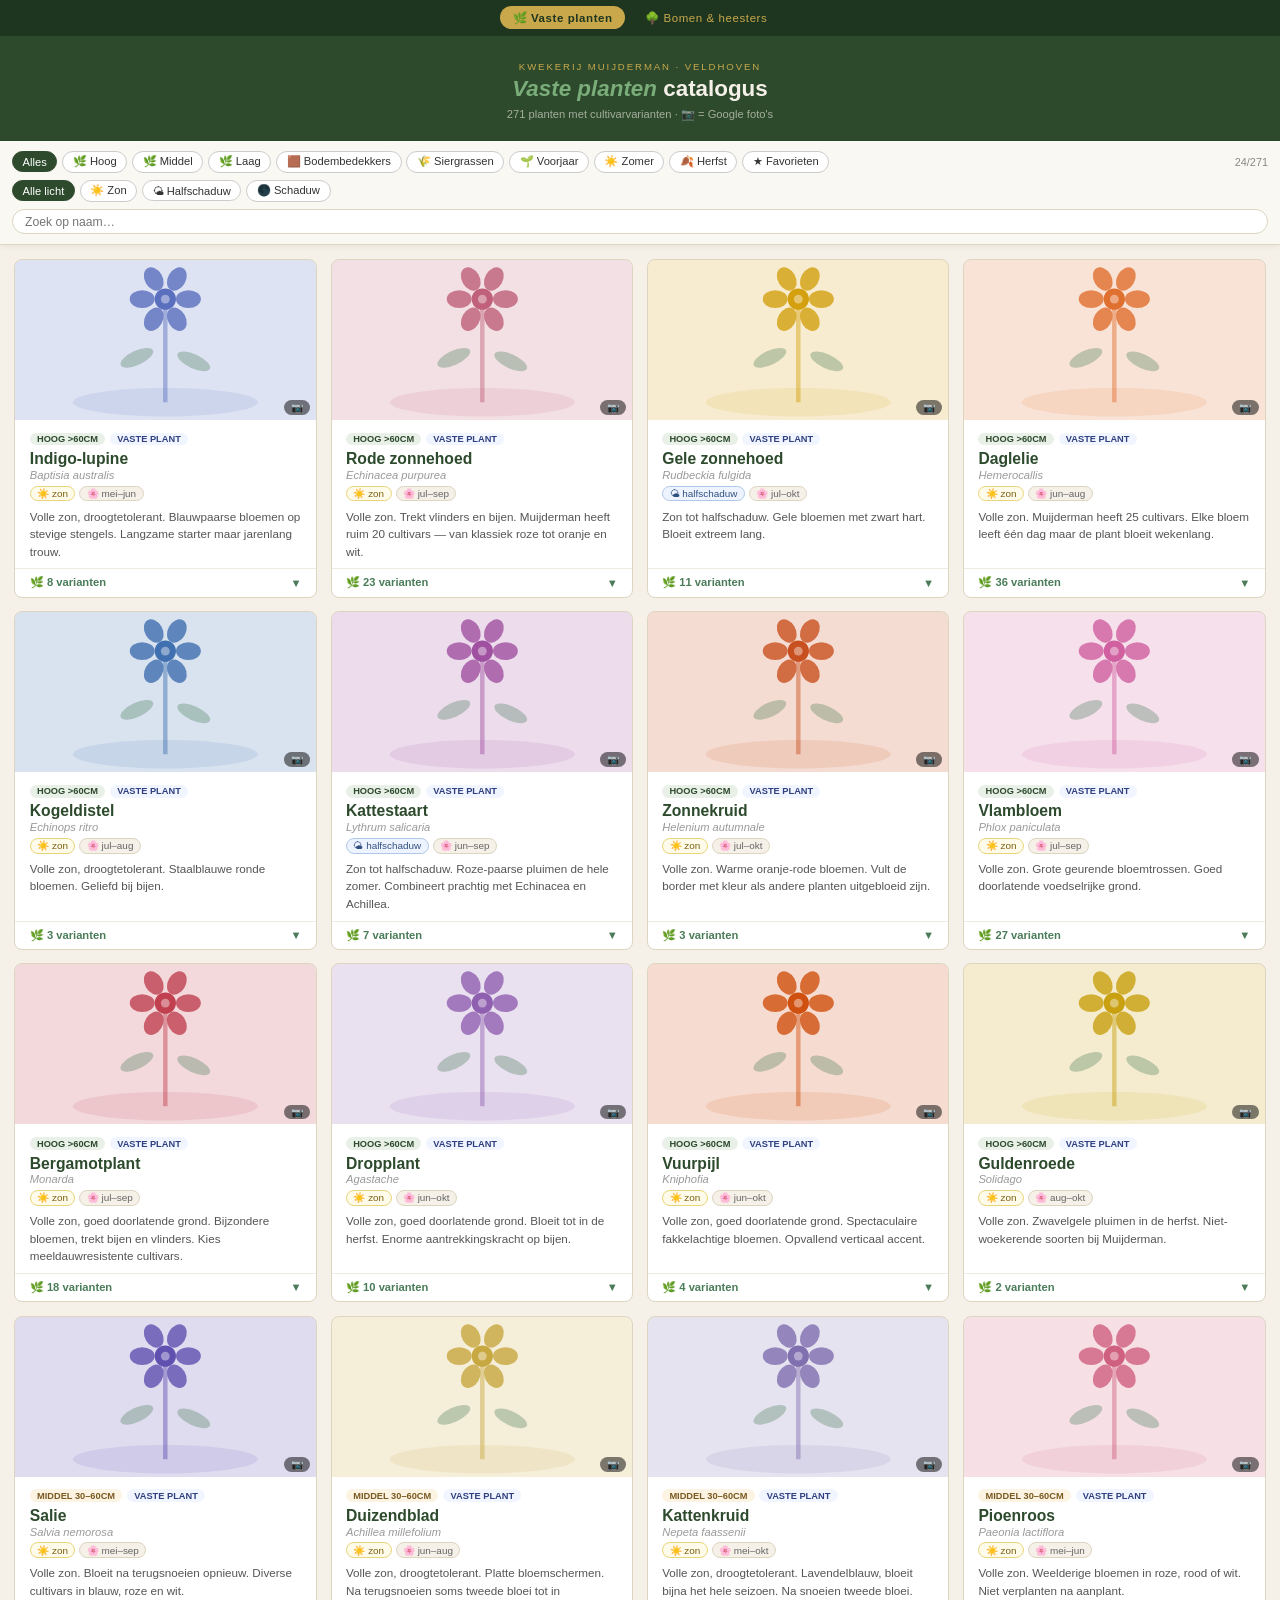
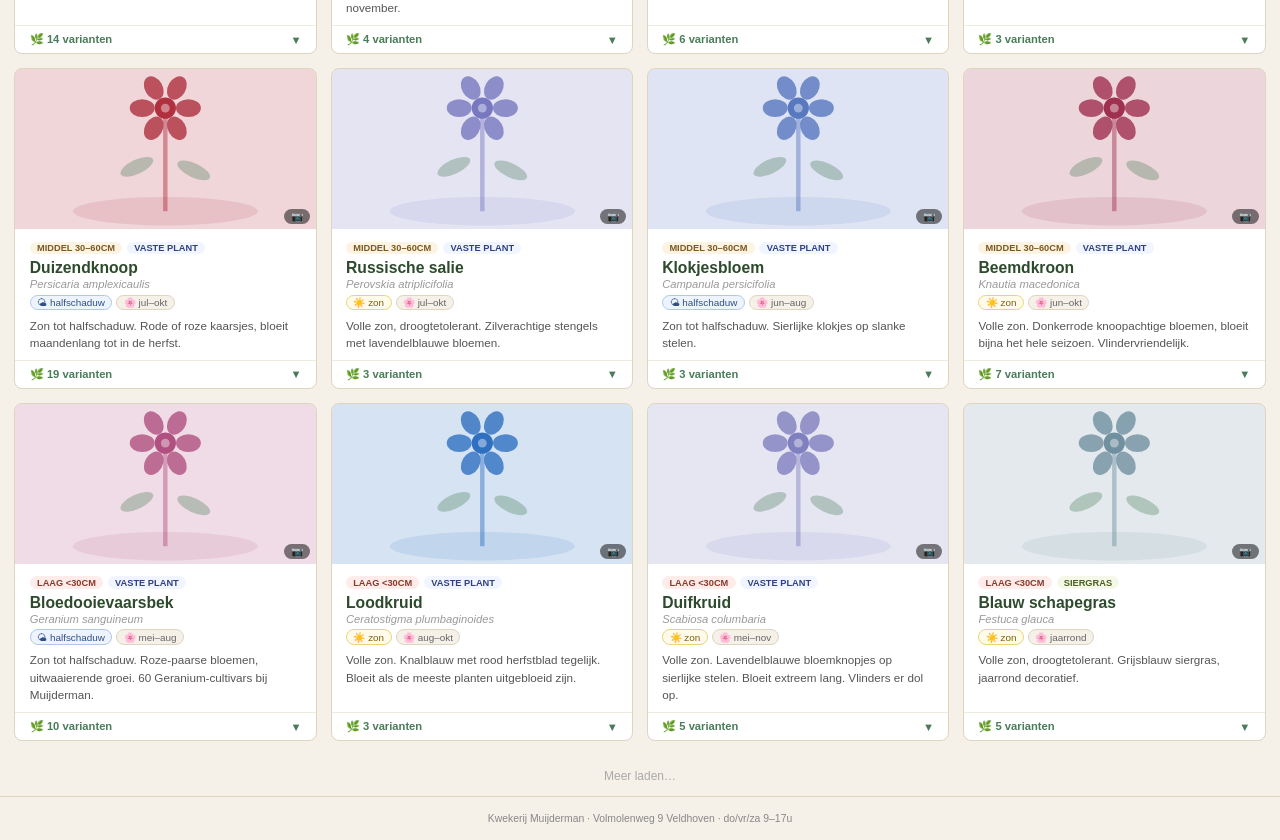
==== index.html @ 33874421 "Voeg bomen-heesters.html toe en navigatiebalk aan beide pagina's - Nieuwe pagina bomen-heesters.html" ====
<!DOCTYPE html>
<html lang="nl">
<head>
<meta charset="UTF-8">
<meta name="viewport" content="width=device-width, initial-scale=1.0">
<title>Vaste Planten – Kwekerij Muijderman</title>
<style>
*, *::before, *::after { box-sizing: border-box; margin: 0; padding: 0; }
body { font-family: sans-serif; background: #f5f0e8; color: #2a2a1e; min-height: 100vh; }

header { background: #2d4a2d; color: #f5f0e8; padding: 1.25rem 1.5rem; text-align: center; }
header .sub { font-size: 0.6rem; letter-spacing: 0.2em; text-transform: uppercase; color: #c8a84b; margin-bottom: 0.3rem; }
header h1 { font-size: 1.4rem; font-weight: bold; line-height: 1.2; }
header h1 em { color: #7aad7a; font-style: italic; }
header p { font-size: 0.7rem; color: rgba(245,240,232,0.6); margin-top: 0.3rem; }

.toolbar { background: #faf8f3; border-bottom: 1px solid #ddd5c0; padding: 0.6rem 0.75rem; position: sticky; top: 0; z-index: 10; box-shadow: 0 2px 6px rgba(0,0,0,0.05); display: flex; flex-direction: column; gap: 0.45rem; }
.filters { display: flex; flex-wrap: wrap; gap: 0.3rem; align-items: center; }
.filters button { border: 1px solid #ccc; background: white; color: #333; padding: 0.22rem 0.6rem; border-radius: 2rem; font-size: 0.7rem; cursor: pointer; transition: all 0.15s; }
.filters button.active { background: #2d4a2d; border-color: #2d4a2d; color: white; }
.count { margin-left: auto; font-size: 0.68rem; color: #888; white-space: nowrap; }
#search { border: 1px solid #ddd5c0; border-radius: 2rem; padding: 0.28rem 0.75rem; font-size: 0.76rem; outline: none; background: white; width: 100%; }

.grid { padding: 0.9rem; display: grid; grid-template-columns: repeat(auto-fill, minmax(240px, 1fr)); gap: 0.85rem; }

.card { background: white; border-radius: 8px; overflow: hidden; border: 1px solid #ddd5c0; display: flex; flex-direction: column; }
.card-img { position: relative; height: 160px; overflow: hidden; background: #ede9e0; }
.card-img svg { width: 100%; height: 100%; display: block; }
.card-img img { position: absolute; inset: 0; width: 100%; height: 100%; object-fit: cover; display: block; opacity: 0; transition: opacity 0.4s; }
.card-img img.geladen { opacity: 1; }
@keyframes shimmer { from { background-position: -400px 0; } to { background-position: 400px 0; } }
.card-img::after { content: ''; position: absolute; inset: 0; pointer-events: none; background: linear-gradient(90deg, transparent 0%, rgba(255,255,255,0.45) 50%, transparent 100%); background-size: 400px 100%; animation: shimmer 1.4s ease-in-out infinite; }
.card-img.geladen::after { display: none; }
.photo-link { position: absolute; bottom: 5px; right: 6px; background: rgba(0,0,0,0.5); color: white; font-size: 0.62rem; padding: 0.12rem 0.45rem; border-radius: 2rem; text-decoration: none; z-index: 1; }
.card-body { padding: 0.8rem 0.9rem 0; flex: 1; }
.badges { display: flex; gap: 0.3rem; flex-wrap: wrap; margin-bottom: 0.3rem; }
.badge { font-size: 0.58rem; padding: 0.08rem 0.45rem; border-radius: 2rem; text-transform: uppercase; font-weight: 600; }
.badge-hoog { background: #e8f0e8; color: #2d4a2d; }
.badge-middel { background: #fdf3e3; color: #7a5a20; }
.badge-laag { background: #fdecea; color: #8b3a2a; }
.badge-vaste { background: #f0f5ff; color: #304080; }
.badge-bodem { background: #fff5e8; color: #804020; }
.badge-gras { background: #f5f8e8; color: #4a6020; }
.card-name { font-size: 0.98rem; font-weight: bold; color: #2d4a2d; line-height: 1.2; }
.card-latin { font-style: italic; font-size: 0.7rem; color: #999; margin-bottom: 0.3rem; }
.pills { display: flex; gap: 0.25rem; flex-wrap: wrap; margin-bottom: 0.4rem; }
.pill { font-size: 0.62rem; padding: 0.08rem 0.4rem; border-radius: 2rem; }
.pill-sun  { background: #fffbea; border: 1px solid #e8d578; color: #7a6010; }
.pill-halfschaduw { background: #eef4ff; border: 1px solid #b0c8e8; color: #305080; }
.pill-schaduw { background: #f0ede8; border: 1px solid #c0b8a8; color: #504840; }
.pill-bloom { background: #f5f0e8; border: 1px solid #ddd5c0; color: #666; }
.card-desc { font-size: 0.73rem; color: #555; line-height: 1.5; }
.cultivar-toggle { width: 100%; background: none; border: none; border-top: 1px solid #f0ebe0; margin-top: 0.5rem; padding: 0.45rem 0.9rem; text-align: left; cursor: pointer; font-size: 0.7rem; color: #4a7c59; font-weight: 600; display: flex; justify-content: space-between; align-items: center; }
.cultivars { border-top: 1px solid #f0ebe0; background: #faf8f3; padding: 0.5rem 0.9rem 0.7rem; display: none; }
.cultivars.open { display: block; }
.cultivar { margin-bottom: 0.5rem; padding-bottom: 0.5rem; border-bottom: 1px solid #ede8dc; }
.cultivar:last-child { margin-bottom: 0; padding-bottom: 0; border-bottom: none; }
.cv-header { display: flex; justify-content: space-between; align-items: flex-start; }
.cv-name { font-size: 0.75rem; font-weight: 600; color: #2d4a2d; }
.cv-height { font-size: 0.65rem; color: #888; margin-left: 0.35rem; }
.cv-photo { font-size: 0.65rem; color: #4a7c59; text-decoration: none; white-space: nowrap; margin-left: 0.4rem; }
.cv-color { display: flex; gap: 0.3rem; align-items: center; margin-top: 0.15rem; }
.cv-dot { width: 9px; height: 9px; border-radius: 50%; flex-shrink: 0; border: 1px solid rgba(0,0,0,0.15); }
.cv-kleur { font-size: 0.65rem; color: #777; }
.cv-tip { font-size: 0.68rem; color: #666; margin-top: 0.18rem; line-height: 1.45; }
.cv-fav { background: none; border: none; cursor: pointer; font-size: 0.9rem; color: #ccc; padding: 0 2px; line-height: 1; flex-shrink: 0; transition: color 0.15s; }
.cv-fav.active { color: #f0a500; }
.empty-msg { text-align: center; padding: 3rem 1rem; color: #999; font-size: 0.85rem; }

.loader { height: 40px; display: flex; align-items: center; justify-content: center; font-size: 0.75rem; color: #aaa; }
footer { text-align: center; padding: 1rem; font-size: 0.65rem; color: #888; border-top: 1px solid #ddd5c0; }

nav { background: #1e3520; display: flex; justify-content: center; gap: 0.5rem; padding: 0.4rem 1rem; }
nav a { color: #c8a84b; font-size: 0.72rem; text-decoration: none; padding: 0.22rem 0.7rem; border-radius: 2rem; border: 1px solid transparent; letter-spacing: 0.05em; }
nav a:hover { border-color: #c8a84b; }
nav a.actief { background: #c8a84b; color: #1e3520; font-weight: bold; }

/* ============================================================
   PLANTEN TOEVOEGEN: kopieer een blok hieronder en pas aan.
   Velden: n=naam, l=latijn, h=hoog/middel/laag,
   s=voorjaar/zomer/herfst, b=bloeitijd, c=kleurcode (#rrggbb),
   licht=zon/halfschaduw/schaduw, cat=vaste plant/bodembedekker,
   d=beschrijving, cv=array van cultivars met name/kleur/hoogte/tip
   ============================================================ */
</style>
</head>
<body>

<nav>
  <a href="./index.html" class="actief">🌿 Vaste planten</a>
  <a href="./bomen-heesters.html">🌳 Bomen &amp; heesters</a>
</nav>

<header>
  <p class="sub">Kwekerij Muijderman · Veldhoven</p>
  <h1><em>Vaste planten</em> catalogus</h1>
  <p id="hdr-count"></p>
</header>

<div class="toolbar">
  <div class="filters" id="filters">
    <button class="active" data-filter="all">Alles</button>
    <button data-filter="hoog">🌿 Hoog</button>
    <button data-filter="middel">🌿 Middel</button>
    <button data-filter="laag">🌿 Laag</button>
    <button data-filter="bodembedekker">🟫 Bodembedekkers</button>
    <button data-filter="siergras">🌾 Siergrassen</button>
    <button data-filter="voorjaar">🌱 Voorjaar</button>
    <button data-filter="zomer">☀️ Zomer</button>
    <button data-filter="herfst">🍂 Herfst</button>
    <button data-filter="favorieten">★ Favorieten</button>
    <span class="count" id="count"></span>
  </div>
  <div class="filters" id="filters-licht">
    <button class="active" data-licht="all">Alle licht</button>
    <button data-licht="zon">☀️ Zon</button>
    <button data-licht="halfschaduw">🌤 Halfschaduw</button>
    <button data-licht="schaduw">🌑 Schaduw</button>
  </div>
  <input id="search" type="search" placeholder="Zoek op naam…">
</div>

<div class="grid" id="grid"></div>
<div class="loader" id="loader"></div>
<footer>Kwekerij Muijderman · Volmolenweg 9 Veldhoven · do/vr/za 9–17u</footer>

<script>
// ============================================================
// PLANTENLIJST — voeg hier planten toe of pas ze aan
// ============================================================
const PLANTS = [
  { n:"Indigo-lupine", l:"Baptisia australis", h:"hoog", s:"voorjaar", b:"mei–jun", c:"#5b6fbf", licht:"zon", cat:"vaste plant", d:"Volle zon, droogtetolerant. Blauwpaarse bloemen op stevige stengels. Langzame starter maar jarenlang trouw.", cv:[{name:"australis",kleur:"blauwpaars",hoogte:"110cm",tip:"De klassieke soort, langlevend en trouw"},{name:"australis alba",kleur:"wit",hoogte:"110cm",tip:"Witte variant, puur en imposant"},{name:"'Blueberry Sundae'",kleur:"blauwpaars",hoogte:"80cm",tip:"Compact, rijke blauwpaarse aren"},{name:"'Dutch Chocolate'",kleur:"bruin-paars",hoogte:"100cm",tip:"Unieke chocoladebruin-paarse tint"},{name:"'Lemon Meringue'",kleur:"geel",hoogte:"90cm",tip:"Zeldzame gele tint, fris accent"},{name:"'Purple Smoke'",kleur:"blauwpaars",hoogte:"90cm",tip:"Rookachtige grijze stengels, sfeervol"},{name:"'Vanilla Cream'",kleur:"crèmewit",hoogte:"70cm",tip:"Compacte crèmewitte bloemen, elegant"},{name:"× variicolor 'Twitile' PrairieBlues",kleur:"blauwpaars",hoogte:"90cm",tip:"Hybride met meerkleurige bloemaren"}]},
  { n:"Rode zonnehoed", l:"Echinacea purpurea", h:"hoog", s:"zomer", b:"jul–sep", c:"#c0607a", licht:"zon", cat:"vaste plant", d:"Volle zon. Trekt vlinders en bijen. Muijderman heeft ruim 20 cultivars — van klassiek roze tot oranje en wit.", cv:[{name:"purpurea",kleur:"roze-paars",hoogte:"80cm",tip:"De soort, klassiek en robuust"},{name:"'Magnus'",kleur:"roze-paars",hoogte:"80cm",tip:"Klassieker, platte horizontale bloemblaadjes"},{name:"'White Swan'",kleur:"wit",hoogte:"80cm",tip:"Stijlvolle witte variant met bruin hart"},{name:"'Tomato Soup'",kleur:"tomaatrood",hoogte:"80cm",tip:"Opvallende rode kleur"},{name:"'Rubinstern'",kleur:"robijnrood",hoogte:"90cm",tip:"Sterk terugbuigende bloemblaadjes"},{name:"'Fatal Attraction'",kleur:"donkerroze",hoogte:"80cm",tip:"Donkere stengels, rijke lange bloei"},{name:"'Pica Bella'",kleur:"roze",hoogte:"80cm",tip:"Zuiver roze, elegant en lang bloeiend"},{name:"'Green Jewel'",kleur:"geelgroen",hoogte:"60cm",tip:"Bijzondere groene kleur, echte blikvanger"},{name:"'Green Twister'",kleur:"roze-groen",hoogte:"80cm",tip:"Teruggebogen roze bloemblaadjes met groen hart"},{name:"'Hula Dancer'",kleur:"roze",hoogte:"80cm",tip:"Lange elegante bloemblaadjes, sierlijk"},{name:"'Little Magnus'",kleur:"roze-paars",hoogte:"40cm",tip:"Compacte dwerg-Magnus, zelfde bloei"},{name:"'PowWow White'",kleur:"wit",hoogte:"45cm",tip:"Compact wit, rijke vertakking"},{name:"'Pretty Parasols'",kleur:"wit",hoogte:"80cm",tip:"Grote witte paraplu-achtige bloem"},{name:"'Sundown'",kleur:"oranje-roze",hoogte:"80cm",tip:"Warme zonsondergang-kleur, aug-sep"},{name:"'Sunrise'",kleur:"geel",hoogte:"80cm",tip:"Zeldzame gele kleur"},{name:"'Sunset'",kleur:"oranje",hoogte:"80cm",tip:"Warme oranje kleur, aug-sep"},{name:"'Virgin'",kleur:"wit",hoogte:"80cm",tip:"Zuiver wit, stijlvol en groot"},{name:"'Fragrant Angel'",kleur:"wit",hoogte:"80cm",tip:"Geurende witte bloemen, uniek"},{name:"'Avalanche'",kleur:"wit",hoogte:"80cm",tip:"Rijke bloeier, witte bloemen"},{name:"pallida",kleur:"lila-roze",hoogte:"80cm",tip:"Slanke soort met bleekroze hangende bloemblaadjes"},{name:"paradoxa",kleur:"geel",hoogte:"80cm",tip:"Bijzondere gele soort, bloemblaadjes hangen omlaag"},{name:"'SunSeek Apple Green'",kleur:"groen-geel",hoogte:"40cm",tip:"Compact, appel­groene kleur"},{name:"SunSeekers White",kleur:"wit",hoogte:"40cm",tip:"Compact wit, rijke bloei"}]},
  { n:"Gele zonnehoed", l:"Rudbeckia fulgida", h:"hoog", s:"zomer", b:"jul–okt", c:"#d4a010", licht:"halfschaduw", cat:"vaste plant", d:"Zon tot halfschaduw. Gele bloemen met zwart hart. Bloeit extreem lang.", cv:[{name:"fulgida 'Deamii'",kleur:"goudgeel",hoogte:"80cm",tip:"Sterk vertakt, lang en rijk bloeiend"},{name:"fulgida 'Goldsturm'",kleur:"goudgeel",hoogte:"70cm",tip:"Absolute klassieker, zeer robuust"},{name:"fulgida 'Little Goldstar'",kleur:"goudgeel",hoogte:"40cm",tip:"Compact, ideaal voor kleinere borders"},{name:"laciniata 'Goldquelle'",kleur:"goudgeel",hoogte:"120cm",tip:"Gevuld met stralend gele bloemen"},{name:"maxima",kleur:"goudgeel",hoogte:"200cm",tip:"Indrukwekkende reuzenvorm, blauwgrijs blad"},{name:"nitida 'Herbstsonne'",kleur:"goudgeel",hoogte:"180cm",tip:"Laat bloeiend, elegant en hoog"},{name:"occidentalis 'Green Wizard'",kleur:"groen-zwart",hoogte:"80cm",tip:"Uniek groen-zwart, bloemblaadjes ontbreken"},{name:"subtomentosa 'Henry Eilers'",kleur:"goudgeel",hoogte:"120cm",tip:"Buisvormige bloemblaadjes, bijzonder effect"},{name:"subtomentosa 'Little Henry'",kleur:"goudgeel",hoogte:"60cm",tip:"Compacte Henry Eilers, zelfde bloem"},{name:"triloba",kleur:"goudgeel",hoogte:"120cm",tip:"Drielobbig blad, kleinbloemig maar massaal"},{name:"triloba 'Prairie Glow'",kleur:"goudgeel",hoogte:"120cm",tip:"Rijke bloei, warme herfstkleur"}]},
  { n:"Daglelie", l:"Hemerocallis", h:"hoog", s:"zomer", b:"jun–aug", c:"#e07030", licht:"zon", cat:"vaste plant", d:"Volle zon. Muijderman heeft 25 cultivars. Elke bloem leeft één dag maar de plant bloeit wekenlang.", cv:[{name:"citrina",kleur:"lichtgeel",hoogte:"90cm",tip:"Heerlijk geurend, bloeit 's avonds"},{name:"'Stella de Oro'",kleur:"goudgeel",hoogte:"30cm",tip:"Meest bekende dwerg-cultivar, onvermoeibaar bloeiend"},{name:"'Happy Returns'",kleur:"lichtgeel",hoogte:"40cm",tip:"Herbloei na snoeien, lange bloeiperiode"},{name:"'Pardon Me'",kleur:"rood",hoogte:"45cm",tip:"Compact en felrood, populaire cultivar"},{name:"'Frans Hals'",kleur:"oranje-geel",hoogte:"65cm",tip:"Tweekleurig oranje-geel, klassieke cultivar"},{name:"'Green Flutter'",kleur:"geelgroen",hoogte:"50cm",tip:"Unieke groen-gele tint, late bloeier"},{name:"'Gentle Shepherd'",kleur:"crèmewit",hoogte:"65cm",tip:"Elfenbeenwit, een van de beste witte cultivars"},{name:"'Little Grapette'",kleur:"paars",hoogte:"30cm",tip:"Mini-cultivar, paars met geel hart"},{name:"'Neyron Rose'",kleur:"roze",hoogte:"75cm",tip:"Rijke roze kleur, klassieke cultivar"},{name:"'Arctic Snow'",kleur:"crèmewit",hoogte:"60cm",tip:"Bijna wit, groot en elegant"},{name:"'Abstract Art'",kleur:"roze-oranje",hoogte:"60cm",tip:"Ongewone tweekleurige bloem"},{name:"'Bed of Roses'",kleur:"roze",hoogte:"65cm",tip:"Rijke roze kleur, weelderige bloem"},{name:"'Beppie'",kleur:"oranje-geel",hoogte:"50cm",tip:"Compact, warm oranje-geel"},{name:"'Brilliant Circle'",kleur:"geel-oranje",hoogte:"65cm",tip:"Opvallend tweekleurig, brede bloem"},{name:"'Burning Daylight'",kleur:"oranje",hoogte:"80cm",tip:"Klassieke oranje daglelie, sterk"},{name:"'Cartwheels'",kleur:"goudgeel",hoogte:"80cm",tip:"Grote open bloem, stralend geel"},{name:"'Crimson Pirate'",kleur:"rood",hoogte:"60cm",tip:"Donkerrood met gele keel"},{name:"'Ed Murray'",kleur:"donkerrood",hoogte:"70cm",tip:"Bijna zwart-rood, indrukwekkend"},{name:"'Elaine Strutt'",kleur:"lavendelroze",hoogte:"80cm",tip:"Sierlijk lavendel, geurend"},{name:"'Final Touch'",kleur:"roze",hoogte:"60cm",tip:"Zacht roze, verfijnde bloem"},{name:"'Golden Chimes'",kleur:"goudgeel",hoogte:"60cm",tip:"Kleine gele klokvormige bloemen"},{name:"'Helle Berlinerin'",kleur:"lichtgeel",hoogte:"75cm",tip:"Fris citroengeel, lang bloeiend"},{name:"lilioasphodelus",kleur:"citroengeel",hoogte:"80cm",tip:"Geurende wilde soort, vroeg bloeiend"},{name:"middendorffii",kleur:"oranje-geel",hoogte:"40cm",tip:"Compacte vroegbloeiende soort"},{name:"'Norton Hall'",kleur:"paars",hoogte:"80cm",tip:"Bijzondere paarse kleur, tetraploid"},{name:"'Norton Orange'",kleur:"oranje",hoogte:"80cm",tip:"Helder oranje, stevige stelen"},{name:"'Pink Damask'",kleur:"roze-zalm",hoogte:"80cm",tip:"Klassieke zalmroze, geurend"},{name:"'Prairie Blue Eyes'",kleur:"lavendelblauw",hoogte:"75cm",tip:"Unieke blauwe tint, bijzonder"},{name:"'Reverend Traub'",kleur:"oranje-rood",hoogte:"80cm",tip:"Sterk oranje-rood, rijke bloei"},{name:"'Sammy Russell'",kleur:"donkerrood",hoogte:"60cm",tip:"Compact donkerrood, lang bloeiend"},{name:"'Silent Love'",kleur:"roze-lila",hoogte:"65cm",tip:"Zachte roze-lila tint, sierlijk"},{name:"'Silver King'",kleur:"lichtgeel",hoogte:"80cm",tip:"Crèmegeel met paarse ader"},{name:"'Summer Wine'",kleur:"roze-rood",hoogte:"60cm",tip:"Wijn­rode kleur, lang bloeiend"},{name:"'Sunday Afternoon'",kleur:"lila-roze",hoogte:"80cm",tip:"Grote weelderige bloem"},{name:"'Vivacious'",kleur:"rood",hoogte:"70cm",tip:"Felrood, levendige kleur"},{name:"'Yankee Clipper'",kleur:"geel",hoogte:"90cm",tip:"Grote gele bloem, sterk en hoog"}]},
  { n:"Kogeldistel", l:"Echinops ritro", h:"hoog", s:"zomer", b:"jul–aug", c:"#4070b0", licht:"zon", cat:"vaste plant", d:"Volle zon, droogtetolerant. Staalblauwe ronde bloemen. Geliefd bij bijen.", cv:[{name:"ritro",kleur:"staalsblauw",hoogte:"90cm",tip:"De soort, stevige bolvormige bloemen"},{name:"'Veitch's Blue'",kleur:"diepblauw",hoogte:"100cm",tip:"Intensere blauwe kleur dan de soort"},{name:"'Platinum Blue'",kleur:"lichtblauw",hoogte:"80cm",tip:"Zilverachtige stengels, zachter blauw"}]},
  { n:"Kattestaart", l:"Lythrum salicaria", h:"hoog", s:"zomer", b:"jun–sep", c:"#a050a0", licht:"halfschaduw", cat:"vaste plant", d:"Zon tot halfschaduw. Roze-paarse pluimen de hele zomer. Combineert prachtig met Echinacea en Achillea.", cv:[{name:"salicaria",kleur:"roze-paars",hoogte:"120cm",tip:"De wilde soort, naturalistisch en robuust"},{name:"'Blush'",kleur:"lichtroze",hoogte:"80cm",tip:"Zachte pasteltint, eleganter karakter"},{name:"'Lady Sackville'",kleur:"roze",hoogte:"100cm",tip:"Rijke roze aren, compact en sterk"},{name:"'Robert'",kleur:"roze",hoogte:"90cm",tip:"Compacte groei, lang bloeiend"},{name:"'The Beacon'",kleur:"robijnrood",hoogte:"100cm",tip:"Intensere robijnrode kleur, opvallend"},{name:"'Zigeunerblut'",kleur:"donkerrood",hoogte:"100cm",tip:"Donkerste cultivar, bloedt als wijn"},{name:"virgatum 'Dropmore Purple'",kleur:"paars",hoogte:"100cm",tip:"Slanke soort, rijke paarse aren"}]},
  { n:"Zonnekruid", l:"Helenium autumnale", h:"hoog", s:"herfst", b:"jul–okt", c:"#c85020", licht:"zon", cat:"vaste plant", d:"Volle zon. Warme oranje-rode bloemen. Vult de border met kleur als andere planten uitgebloeid zijn.", cv:[{name:"'Moerheim Beauty'",kleur:"roodbruin",hoogte:"90cm",tip:"Rijke bruinrode kleur, klassiek"},{name:"'Sahin's Early Flowerer'",kleur:"oranje-geel",hoogte:"100cm",tip:"Bloeit al vanaf juni"},{name:"'Rubinzwerg'",kleur:"robijnrood",hoogte:"60cm",tip:"Compact, geen staken nodig"}]},
  { n:"Vlambloem", l:"Phlox paniculata", h:"hoog", s:"zomer", b:"jul–sep", c:"#d060a0", licht:"zon", cat:"vaste plant", d:"Volle zon. Grote geurende bloemtrossen. Goed doorlatende voedselrijke grond.", cv:[{name:"paniculata",kleur:"lila",hoogte:"100cm",tip:"De soort, heerlijk geurend en klassiek"},{name:"'Amethyst'",kleur:"paars",hoogte:"80cm",tip:"Rijke paarse kleur, fraai geurend"},{name:"amplifolia 'Minnehaha'",kleur:"lila-paars",hoogte:"100cm",tip:"Meeldauwresistent, grote trossen"},{name:"amplifolia 'Kleine Augustern'",kleur:"roze",hoogte:"80cm",tip:"Compact, meeldauwresistente amplifolia"},{name:"amplifolia 'White Clouds'",kleur:"wit",hoogte:"100cm",tip:"Stijlvol wit, meeldauwresistent"},{name:"amplifolia 'Winnetou'",kleur:"wit",hoogte:"80cm",tip:"Compact wit, amplifolia-robuustheid"},{name:"'Blue Evening'",kleur:"lavendelblauw",hoogte:"80cm",tip:"Bijzondere blauwe avondkleur"},{name:"'Blue Paradise'",kleur:"blauwpaars",hoogte:"80cm",tip:"Kleur verdiept 's avonds, uniek"},{name:"'Border Gem'",kleur:"violet",hoogte:"80cm",tip:"Rijke violetkleur, stevig van stam"},{name:"'Bright Eyes'",kleur:"roze-wit",hoogte:"80cm",tip:"Roze met wit hart, klassieke cultivar"},{name:"'Butonik'",kleur:"roze",hoogte:"80cm",tip:"Compact roze, rijke bloemtrossen"},{name:"'David'",kleur:"wit",hoogte:"100cm",tip:"Beste witte cultivar, meeldauwresistent"},{name:"'Düsterlohe'",kleur:"lila",hoogte:"80cm",tip:"Warme lila tint, late bloeier"},{name:"'Elizabeth Arden'",kleur:"roze",hoogte:"80cm",tip:"Sierlijk roze, heerlijk geurend"},{name:"'Eva Cullum'",kleur:"roze",hoogte:"80cm",tip:"Roze met donker hart, klassiek"},{name:"'Graf Zeppelin'",kleur:"wit-rood",hoogte:"80cm",tip:"Wit met rood hart, markante combinatie"},{name:"'Hesperis'",kleur:"lila-paars",hoogte:"80cm",tip:"Avondvioletkleur, sterk geurend"},{name:"'Jeana'",kleur:"lila",hoogte:"90cm",tip:"Vlindervriendelijkste cultivar"},{name:"'Kirchenfürst'",kleur:"violet",hoogte:"80cm",tip:"Diepe violetkleur, stevige aren"},{name:"'Lichtspel'",kleur:"roze-wit",hoogte:"80cm",tip:"Tweekleurig roze-wit, sierlijk effect"},{name:"'Monica Lynden-Bell'",kleur:"roze",hoogte:"80cm",tip:"Zachte roze tint, elegante bloem"},{name:"'Orange Perfection'",kleur:"zalmoranje",hoogte:"80cm",tip:"Unieke zalmtint, warm en opvallend"},{name:"'Rijnstroom'",kleur:"roze",hoogte:"100cm",tip:"Rijke roze kleur, hoge stelen"},{name:"'Robert Poore'",kleur:"lila-paars",hoogte:"120cm",tip:"Meeldauwresistent, hoog en indrukwekkend"},{name:"'Rosa Pastell'",kleur:"roze",hoogte:"80cm",tip:"Zachte pasteltint, fris en elegant"},{name:"'Tenor'",kleur:"scharlakenrood",hoogte:"70cm",tip:"Compact scharlakenrood, bijzonder"},{name:"'White Admiral'",kleur:"wit",hoogte:"80cm",tip:"Zuiver wit, grote geurende trossen"}]},
  { n:"Bergamotplant", l:"Monarda", h:"hoog", s:"zomer", b:"jul–sep", c:"#c04050", licht:"zon", cat:"vaste plant", d:"Volle zon, goed doorlatende grond. Bijzondere bloemen, trekt bijen en vlinders. Kies meeldauwresistente cultivars.", cv:[{name:"'Aquarius'",kleur:"lila",hoogte:"80cm",tip:"Meeldauwresistent, luchtige lila bloemen"},{name:"'Beauty of Cobham'",kleur:"roze",hoogte:"80cm",tip:"Roze bloemen, paarse kelken, klassiek"},{name:"'Blaustrumpf'",kleur:"lavendelblauw",hoogte:"80cm",tip:"Bijzondere blauwe tint, meeldauwresistent"},{name:"bradburiana",kleur:"wit-roze",hoogte:"50cm",tip:"Vroegbloeier, wit-roze, compact"},{name:"'Cambridge Scarlet'",kleur:"scharlakenrood",hoogte:"90cm",tip:"Klassieker, felrood en trouwe bloeier"},{name:"'Cranberry Lace'",kleur:"roze",hoogte:"80cm",tip:"Sierlijk roze, kant-achtige bloem"},{name:"'Fireball'",kleur:"rood",hoogte:"80cm",tip:"Compact en vuurrood, rijke bloei"},{name:"'Fishes'",kleur:"lila",hoogte:"80cm",tip:"Bijzonder lila, luchtig effect"},{name:"'Gardenview Scarlet'",kleur:"scharlakenrood",hoogte:"90cm",tip:"Groot en opvallend, meeldauwresistent"},{name:"'Gewitterwolke'",kleur:"donkerpaars",hoogte:"80cm",tip:"Onweerswolkkleur, donker en dramatisch"},{name:"'Mahogany'",kleur:"donkerrood",hoogte:"90cm",tip:"Rijke mahoniekleur, sterk en robuust"},{name:"'Marshall's Delight'",kleur:"roze",hoogte:"90cm",tip:"Meeldauwresistent roze, lang bloeiend"},{name:"'Ou Charm'",kleur:"roze",hoogte:"80cm",tip:"Zacht roze, meeldauwresistent"},{name:"'Petite Delight'",kleur:"roze",hoogte:"40cm",tip:"Compactste cultivar, geschikt voor kuipen"},{name:"'Prärienacht'",kleur:"lila-paars",hoogte:"80cm",tip:"Klassieke prairielila, goed winterhard"},{name:"'Schneewittchen'",kleur:"wit",hoogte:"80cm",tip:"Zeldzame witte variant, elegant"},{name:"'Scorpion'",kleur:"violet",hoogte:"100cm",tip:"Hoogte violetkleur, indrukwekkend"},{name:"'Squaw'",kleur:"rood",hoogte:"90cm",tip:"Helder rood, klassieke cultivar"}]},
  { n:"Dropplant", l:"Agastache", h:"hoog", s:"zomer", b:"jun–okt", c:"#9060b0", licht:"zon", cat:"vaste plant", d:"Volle zon, goed doorlatende grond. Bloeit tot in de herfst. Enorme aantrekkingskracht op bijen.", cv:[{name:"'Black Adder'",kleur:"blauwpaars",hoogte:"120cm",tip:"Lange donkere aren, indrukwekkend hoog"},{name:"'Blue Boa'",kleur:"blauw",hoogte:"70cm",tip:"Dikke blauwe aren, compacter formaat"},{name:"'Blue Fortune'",kleur:"lavendelblauw",hoogte:"100cm",tip:"Klassiek en lang bloeiend, bijenvriendelijk"},{name:"rugosa 'Alabaster'",kleur:"wit",hoogte:"100cm",tip:"Zeldzame witte agastache, geurend blad"},{name:"foeniculum",kleur:"lila",hoogte:"90cm",tip:"Anijsgeur, paars en naturalistisch"},{name:"'Kolibri'",kleur:"paarsroze",hoogte:"80cm",tip:"Trekt kolibries in warme landen"},{name:"'Little Adder'",kleur:"blauwpaars",hoogte:"60cm",tip:"Compacte Black Adder, ook voor potten"},{name:"nepetoides",kleur:"geelgroen",hoogte:"150cm",tip:"Hoge geelgroene aren, imposant accent"},{name:"'Purple Haze'",kleur:"paars",hoogte:"80cm",tip:"Rijke paarse kleur, stevige stelen"},{name:"'Red Fortune'",kleur:"salmonezel",hoogte:"60cm",tip:"Warme zalmtint, compacte bloeier"}]},
  { n:"Vuurpijl", l:"Kniphofia", h:"hoog", s:"zomer", b:"jun–okt", c:"#d05010", licht:"zon", cat:"vaste plant", d:"Volle zon, goed doorlatende grond. Spectaculaire fakkelachtige bloemen. Opvallend verticaal accent.", cv:[{name:"'Alcazar'",kleur:"oranjerood",hoogte:"120cm",tip:"Indrukwekkende hoge soort"},{name:"'Orange Vanilla Popsicle'",kleur:"oranje-crème",hoogte:"60cm",tip:"Compact, tweekleurig"},{name:"'Little Maid'",kleur:"crèmewit",hoogte:"60cm",tip:"Subtiel, zachte crème-ivoor kleur"},{name:"'Redhot Popsicle'",kleur:"vuurrood",hoogte:"60cm",tip:"Compact en felrood, lange bloei"}]},
  { n:"Guldenroede", l:"Solidago", h:"hoog", s:"herfst", b:"aug–okt", c:"#c8a010", licht:"zon", cat:"vaste plant", d:"Volle zon. Zwavelgele pluimen in de herfst. Niet-woekerende soorten bij Muijderman.", cv:[{name:"'Golden Mosa'",kleur:"goudgeel",hoogte:"150cm",tip:"Grote indrukwekkende goudgele pluimen"},{name:"rugosa 'Fireworks'",kleur:"goudgeel",hoogte:"120cm",tip:"Spectaculaire boogvormige bloeiwijze"}]},
  { n:"Salie", l:"Salvia nemorosa", h:"middel", s:"zomer", b:"mei–sep", c:"#6050b0", licht:"zon", cat:"vaste plant", d:"Volle zon. Bloeit na terugsnoeien opnieuw. Diverse cultivars in blauw, roze en wit.", cv:[{name:"'Amethyst'",kleur:"lila-roze",hoogte:"50cm",tip:"Zachte pasteltint, goede tweede bloei"},{name:"'Blaukönigin'",kleur:"blauwpaars",hoogte:"50cm",tip:"Rijke blauwe aren, trouwe bloeier"},{name:"'Blauhügel'",kleur:"blauw",hoogte:"50cm",tip:"Heldere blauwe kleur, rijke tweede bloei"},{name:"'Caradonna'",kleur:"dieppaars",hoogte:"60cm",tip:"Donkere stengels, klassiek en robuust"},{name:"'Caradonna Pink'",kleur:"roze",hoogte:"60cm",tip:"Roze pendant van Caradonna, even sterk"},{name:"'Mainacht'",kleur:"donkerblauw",hoogte:"50cm",tip:"Vroegst bloeiend, donkerste blauwe kleur"},{name:"'Mainacht Rose'",kleur:"donkerroze",hoogte:"50cm",tip:"Roze Mainacht, vroeg en rijk bloeiend"},{name:"'Ostfriesland'",kleur:"dieppaars",hoogte:"45cm",tip:"Compact, donkere aren, klassieke cultivar"},{name:"'Pink Friesland'",kleur:"roze",hoogte:"50cm",tip:"Roze variant van Ostfriesland, compact"},{name:"'Rose Queen'",kleur:"roze",hoogte:"50cm",tip:"Warme roze tint, goede tweede bloei"},{name:"'Rügen'",kleur:"blauw",hoogte:"40cm",tip:"Laagste blauwe cultivar, ideaal border"},{name:"'Schneehügel'",kleur:"wit",hoogte:"40cm",tip:"Zeldzame witte Salvia, fris en compact"},{name:"'Tänzerin'",kleur:"roze",hoogte:"50cm",tip:"Sierlijk roze, dans-achtig bloemeffect"},{name:"'Viola Klose'",kleur:"violet",hoogte:"40cm",tip:"Compact violet, lang en rijk bloeiend"}]},
  { n:"Duizendblad", l:"Achillea millefolium", h:"middel", s:"zomer", b:"jun–aug", c:"#c8a840", licht:"zon", cat:"vaste plant", d:"Volle zon, droogtetolerant. Platte bloemschermen. Na terugsnoeien soms tweede bloei tot in november.", cv:[{name:"'Paprika'",kleur:"rood-oranje",hoogte:"60cm",tip:"Warme rode kleur, verbleekt fraai naar zalm"},{name:"'Cerise Queen'",kleur:"donkerroze",hoogte:"60cm",tip:"Rijke donkerroze kleur"},{name:"'Lilac Beauty'",kleur:"lila",hoogte:"60cm",tip:"Zachte lila tint, fijne combinatieplant"},{name:"'Peter Cottontail'",kleur:"wit",hoogte:"50cm",tip:"Zeer rijke bloeier, sneeuwwit"}]},
  { n:"Kattenkruid", l:"Nepeta faassenii", h:"middel", s:"zomer", b:"mei–okt", c:"#8070b0", licht:"zon", cat:"vaste plant", d:"Volle zon, droogtetolerant. Lavendelblauw, bloeit bijna het hele seizoen. Na snoeien tweede bloei.", cv:[{name:"faassenii",kleur:"lila-blauw",hoogte:"40cm",tip:"De soort, compact en rijk bloeiend"},{name:"'Grol'",kleur:"lavendelblauw",hoogte:"50cm",tip:"Sterke groeier, rijke lavendelblauwe aren"},{name:"'Kit Cat'",kleur:"lavendelblauw",hoogte:"30cm",tip:"Compact, ideaal voor borderrand"},{name:"'Six Hills Giant'",kleur:"lavendelblauw",hoogte:"80cm",tip:"Grootste cultivar, imposant en breed"},{name:"'Snowflake'",kleur:"wit",hoogte:"40cm",tip:"Zeldzame witte variant, fris karakter"},{name:"'Walker's Low'",kleur:"lavendelblauw",hoogte:"60cm",tip:"Meest populair, breed uitwaaierend"}]},
  { n:"Pioenroos", l:"Paeonia lactiflora", h:"middel", s:"voorjaar", b:"mei–jun", c:"#d06080", licht:"zon", cat:"vaste plant", d:"Volle zon. Weelderige bloemen in roze, rood of wit. Niet verplanten na aanplant.", cv:[{name:"lactiflora",kleur:"roze",hoogte:"80cm",tip:"De soort, enkelvoudig en luchtig"},{name:"'Sarah Bernhardt'",kleur:"zachtroze",hoogte:"90cm",tip:"Gevuld, heerlijk geurend, klassieker"},{name:"'Karl Rosenfield'",kleur:"donkerrood",hoogte:"90cm",tip:"Rijkgevuld, intens rood"}]},
  { n:"Duizendknoop", l:"Persicaria amplexicaulis", h:"middel", s:"zomer", b:"jul–okt", c:"#b03040", licht:"halfschaduw", cat:"vaste plant", d:"Zon tot halfschaduw. Rode of roze kaarsjes, bloeit maandenlang tot in de herfst.", cv:[{name:"amplexicaulis",kleur:"roze",hoogte:"120cm",tip:"De soort, robuust en lang bloeiend"},{name:"'Alba'",kleur:"wit",hoogte:"120cm",tip:"Witte kaarsjes, fris en elegant"},{name:"'Atrosanguinea'",kleur:"donkerrood",hoogte:"120cm",tip:"Donkerste rode cultivar, klassiek"},{name:"'Blackfield'",kleur:"donkerrood",hoogte:"100cm",tip:"Diep donkerrood, compacter formaat"},{name:"'Cottesbrooke Gold'",kleur:"roze",hoogte:"80cm",tip:"Goudgeel blad met roze bloemen"},{name:"'Fat Domino'",kleur:"donkerrood",hoogte:"100cm",tip:"Dikke donkerrode aren, opvallend"},{name:"'Firetail'",kleur:"scharlaken",hoogte:"120cm",tip:"Felrode lange kaarsjes, spectaculair"},{name:"'Golden Arrow'",kleur:"roze",hoogte:"80cm",tip:"Goudgeel blad, roze bloemen, compact"},{name:"'High Society'",kleur:"roze",hoogte:"100cm",tip:"Rijke roze bloei, lange bloeiperiode"},{name:"'Inverleith'",kleur:"donkerrood",hoogte:"50cm",tip:"Compact donkerrood, laagste cultivar"},{name:"'JS Caliente'",kleur:"rood",hoogte:"80cm",tip:"Helder rood, lang bloeiend"},{name:"'Orange Field'",kleur:"oranje-roze",hoogte:"100cm",tip:"Unieke oranje-roze tint, opvallend"},{name:"'Pink Elephant'",kleur:"roze",hoogte:"150cm",tip:"Hoogste cultivar, imposante pluimen"},{name:"'Rosea'",kleur:"roze",hoogte:"100cm",tip:"Rijke roze kleur, trouwe bloeier"},{name:"'Rowden Gem'",kleur:"roze",hoogte:"80cm",tip:"Compacte roze bloeier, sierlijk"},{name:"'September Spires'",kleur:"roze",hoogte:"150cm",tip:"Laat bloeiend, hoog en indrukwekkend"},{name:"'Speciosa'",kleur:"donkerroze",hoogte:"80cm",tip:"Rijke donkerroze aren, compact"},{name:"'Taurus'",kleur:"donkerrood",hoogte:"120cm",tip:"Krachtig donkerrood, stevige stelen"},{name:"'White Eastfield'",kleur:"wit",hoogte:"120cm",tip:"Witte lange aren, majestueus effect"}]},
  { n:"Russische salie", l:"Perovskia atriplicifolia", h:"middel", s:"zomer", b:"jul–okt", c:"#7878c0", licht:"zon", cat:"vaste plant", d:"Volle zon, droogtetolerant. Zilverachtige stengels met lavendelblauwe bloemen.", cv:[{name:"atriplicifolia",kleur:"lavendelblauw",hoogte:"120cm",tip:"De soort, zilverachtige stengels, luchtig"},{name:"'Blue Spire'",kleur:"lavendelblauw",hoogte:"120cm",tip:"Meest geplante cultivar, breed uitwaaierend"},{name:"'Little Spire'",kleur:"lavendelblauw",hoogte:"60cm",tip:"Compacte dwergvorm, zelfde luchtige bloei"}]},
  { n:"Klokjesbloem", l:"Campanula persicifolia", h:"middel", s:"zomer", b:"jun–aug", c:"#5878c0", licht:"halfschaduw", cat:"vaste plant", d:"Zon tot halfschaduw. Sierlijke klokjes op slanke stelen.", cv:[{name:"persicifolia",kleur:"blauw",hoogte:"80cm",tip:"De soort, klassiek lichtblauw"},{name:"persicifolia 'Alba'",kleur:"wit",hoogte:"80cm",tip:"Witte variant, fris en elegant"},{name:"poscharskyana",kleur:"lavendelblauw",hoogte:"20cm",tip:"Kruipende vorm, ideaal voor borderrand"}]},
  { n:"Beemdkroon", l:"Knautia macedonica", h:"middel", s:"zomer", b:"jun–okt", c:"#a03050", licht:"zon", cat:"vaste plant", d:"Volle zon. Donkerrode knoopachtige bloemen, bloeit bijna het hele seizoen. Vlindervriendelijk.", cv:[{name:"arvensis",kleur:"lila",hoogte:"80cm",tip:"Inheemse soort, naturalistisch en vlindervriendelijk"},{name:"dipsacifolia",kleur:"lila-paars",hoogte:"100cm",tip:"Hoge soort, bosrand-karakter"},{name:"macedonica",kleur:"donkerrood",hoogte:"60cm",tip:"Donkerste soort, lang bloeiend"},{name:"'Mars Midget'",kleur:"donkerrood",hoogte:"40cm",tip:"Compactste cultivar, geschikt voor rand"},{name:"'Melton Pastels'",kleur:"gemengd roze/lila",hoogte:"60cm",tip:"Mix van pasteltinten, sierlijk effect"},{name:"'Red Knight'",kleur:"donkerrood",hoogte:"60cm",tip:"Intensere rode kleur, stevige plant"},{name:"'Thunder and Lightning'",kleur:"lila",hoogte:"40cm",tip:"Gevlekt blad, decoratief ook zonder bloem"}]},
  { n:"Bloedooievaarsbek", l:"Geranium sanguineum", h:"laag", s:"zomer", b:"mei–aug", c:"#b05080", licht:"halfschaduw", cat:"vaste plant", d:"Zon tot halfschaduw. Roze-paarse bloemen, uitwaaierende groei. 60 Geranium-cultivars bij Muijderman.", cv:[{name:"sanguineum",kleur:"roze-paars",hoogte:"30cm",tip:"De soort, meest droogtetolerant"},{name:"'Album'",kleur:"wit",hoogte:"30cm",tip:"Witte variant, fris en elegant"},{name:"'Ankum's Pride'",kleur:"roze",hoogte:"25cm",tip:"Rijke roze kleur, compact"},{name:"'Apfelblüte'",kleur:"lichtroze",hoogte:"25cm",tip:"Appelbloezemroze, subtiel en sierlijk"},{name:"'Compactum'",kleur:"roze-paars",hoogte:"15cm",tip:"Laagste cultivar, dicht tapijt"},{name:"'Elke'",kleur:"roze",hoogte:"30cm",tip:"Helderroze met wit hart, lang bloeiend"},{name:"'Inverness'",kleur:"roze",hoogte:"25cm",tip:"Zacht roze, compacte groei"},{name:"'Max Frei'",kleur:"roze-paars",hoogte:"20cm",tip:"Compactste cultivar, langst bloeiend"},{name:"striatum",kleur:"lichtroze gestreept",hoogte:"25cm",tip:"Gestreepte bloemblaadjes, unieke tekening"},{name:"'Tiny Monster'",kleur:"roze-paars",hoogte:"30cm",tip:"Grote bloemen op compacte plant"}]},
  { n:"Loodkruid", l:"Ceratostigma plumbaginoides", h:"laag", s:"herfst", b:"aug–okt", c:"#3070c0", licht:"zon", cat:"vaste plant", d:"Volle zon. Knalblauw met rood herfstblad tegelijk. Bloeit als de meeste planten uitgebloeid zijn.", cv:[{name:"plumbaginoides",kleur:"kobaltblauw",hoogte:"25cm",tip:"Uitstekende bodembedekker, wintergroen"},{name:"'Forest Blue'",kleur:"diepblauw",hoogte:"20cm",tip:"Iets compacter, intenser blauw"},{name:"griffithii",kleur:"hemelsblauw",hoogte:"60cm",tip:"Meer struikachtige soort, zachte blauwe tint"}]},
  { n:"Duifkruid", l:"Scabiosa columbaria", h:"laag", s:"zomer", b:"mei–nov", c:"#8080c0", licht:"zon", cat:"vaste plant", d:"Volle zon. Lavendelblauwe bloemknopjes op sierlijke stelen. Bloeit extreem lang. Vlinders er dol op.", cv:[{name:"'Butterfly Blue'",kleur:"lavendelblauw",hoogte:"35cm",tip:"Langstbloeiende cultivar, mei tot november"},{name:"'Pink Mist'",kleur:"lichtroze",hoogte:"35cm",tip:"Roze pendant van Butterfly Blue, even langbloeïend"},{name:"caucasica 'Perfecta Blue'",kleur:"lichtblauw",hoogte:"70cm",tip:"Hogere soort met grotere bloemen"},{name:"caucasica 'Miss Willmott'",kleur:"wit",hoogte:"70cm",tip:"Elegante witte variant van de hogere soort"},{name:"caucasica 'Stäfa'",kleur:"lavendelblauw",hoogte:"60cm",tip:"Klassieke blauwe cultivar, trouwe bloeier"}]},
  { n:"Blauw schapegras", l:"Festuca glauca", h:"laag", s:"zomer", b:"jaarrond", c:"#7090a0", licht:"zon", cat:"siergras", d:"Volle zon, droogtetolerant. Grijsblauw siergras, jaarrond decoratief.", cv:[{name:"glauca",kleur:"grijsblauw",hoogte:"25cm",tip:"Compacte bol, jaarrond mooi"},{name:"'Eisvogel'",kleur:"ijsblauw",hoogte:"30cm",tip:"Intenser blauw, iets groter formaat"},{name:"'Elijah Blue'",kleur:"intens blauw",hoogte:"25cm",tip:"Meest gebruikte cultivar in Nederland"},{name:"'Blaufuchs'",kleur:"zilverblauw",hoogte:"25cm",tip:"Zilverachtige waas op het blad"},{name:"'Intense Blue'",kleur:"diepblauw",hoogte:"30cm",tip:"Sterkst gekleurde cultivar"}]},
  { n:"Stachys", l:"Stachys byzantina", h:"laag", s:"zomer", b:"jun–aug", c:"#a0a0c0", licht:"zon", cat:"vaste plant", d:"Volle zon, droogtetolerant. Prachtig zilvergrijs wollig blad. Wintergroen.", cv:[{name:"byzantina",kleur:"lila",hoogte:"40cm",tip:"De soort, bloeit met lila aren"},{name:"'Silver Carpet'",kleur:"geen bloei",hoogte:"20cm",tip:"Puur zilvergrijs, geen bloemen"},{name:"'Summer Sweets'",kleur:"lichtroze",hoogte:"40cm",tip:"Herbloei in september"}]},
  { n:"Rotsooievaarsbek", l:"Geranium macrorrhizum", h:"laag", s:"voorjaar", b:"mei–jul", c:"#c06080", licht:"halfschaduw", cat:"bodembedekker", d:"Zon tot schaduw. Een van de sterkste bodembedekkers. Geurig blad, mooie herfstkleur.", cv:[{name:"macrorrhizum",kleur:"roze",hoogte:"35cm",tip:"De soort, sterkste bodembedekker"},{name:"'Czakor'",kleur:"magenta",hoogte:"30cm",tip:"Rijke magentakleur, dicht gronddekkend tapijt"},{name:"'Espresso'",kleur:"lichtroze",hoogte:"30cm",tip:"Donker blad, roze bloemen, contrast"},{name:"'Ingwersen's Variety'",kleur:"lichtroze",hoogte:"30cm",tip:"Zachtroze, elegant van kleur"},{name:"'Spessart'",kleur:"wit-roze",hoogte:"30cm",tip:"Witte bloemen, roze meeldraden, populair"},{name:"'White Ness'",kleur:"wit",hoogte:"30cm",tip:"Puurwit, zeldzame kleur voor deze soort"}]},
  { n:"Cambridge-ooievaarsbek", l:"Geranium cantabrigiense", h:"laag", s:"voorjaar", b:"mei–jul", c:"#d07090", licht:"halfschaduw", cat:"bodembedekker", d:"Volle zon tot halfschaduw. Halfwintergroen, compact tapijt. Droogtetolerant. Geurig blad.", cv:[{name:"'Biokovo'",kleur:"wit-roze",hoogte:"20cm",tip:"Laag tapijt, wit met roze waas, populair"},{name:"'Cambridge'",kleur:"lichtroze",hoogte:"25cm",tip:"Helder roze, vroeg bloeiend en sterk"},{name:"'Karmina'",kleur:"donkerroze",hoogte:"25cm",tip:"Rijke donkerroze kleur, dicht tapijt"}]},
  { n:"Kruipend zenegroen", l:"Ajuga reptans", h:"laag", s:"voorjaar", b:"apr–jun", c:"#5060a0", licht:"halfschaduw", cat:"bodembedekker", d:"Zon tot halfschaduw. Snelgroeiende wintergroene bodembedekker met blauwe bloeiaren in het voorjaar.", cv:[{name:"'Atropurpurea'",kleur:"blauw",hoogte:"15cm",tip:"Opvallend bronsrood blad, klassiek"},{name:"'Black Scallop'",kleur:"blauw",hoogte:"15cm",tip:"Bijna zwart blad, meest donkere cultivar"},{name:"'Catlin's Giant'",kleur:"blauw",hoogte:"25cm",tip:"Groter blad en bloemen"},{name:"'Burgundy Glow'",kleur:"blauw",hoogte:"15cm",tip:"Veelkleurig blad in roze, wit en groen"}]},
  { n:"Brunel", l:"Prunella grandiflora", h:"laag", s:"zomer", b:"jun–sep", c:"#8050a0", licht:"halfschaduw", cat:"bodembedekker", d:"Volle zon tot halfschaduw. Sterke wintergroene bodembedekker. Bij- en vlinderplant.", cv:[{name:"grandiflora",kleur:"lila-paars",hoogte:"25cm",tip:"De soort, meest robuust"},{name:"'Inshriach Ruby'",kleur:"rozerood",hoogte:"25cm",tip:"Warme rozerode kleur, lang bloeiend"},{name:"'Summer Daze'",kleur:"roze",hoogte:"25cm",tip:"Zachte roze kleur, compacte groei"},{name:"pinnatifida",kleur:"lila",hoogte:"20cm",tip:"Fijner gesneden blad, delicater"}]},
  { n:"Kruiptijm", l:"Thymus serpyllum", h:"laag", s:"zomer", b:"jun–aug", c:"#c060a0", licht:"zon", cat:"bodembedekker", d:"Volle zon verplicht, droogtetolerant. Vormt een dicht geurig tapijt. Bijenvriendelijk. Ook tussen tegels.", cv:[{name:"serpyllum",kleur:"roze-lila",hoogte:"5cm",tip:"De soort, sterkst tapijtvormend"},{name:"'Coccineus'",kleur:"scharlakenrood",hoogte:"5cm",tip:"Felrood, meest opvallende kleur"},{name:"praecox 'Albiflorus'",kleur:"wit",hoogte:"5cm",tip:"Witte variant, fris en zeldzaam"},{name:"praecox 'Red Carpet'",kleur:"rood",hoogte:"5cm",tip:"Compact rood tapijt, rijke bloei"}]},
  { n:"Ganzerik", l:"Potentilla", h:"laag", s:"zomer", b:"mei–aug", c:"#d0a020", licht:"zon", cat:"bodembedekker", d:"Volle zon, droogtetolerant. Gele of oranje rozetbloemen. Sterk voor warme, droge plekken.", cv:[{name:"aurea",kleur:"geel",hoogte:"10cm",tip:"Goudgeel, laagste soort, dicht tapijt"},{name:"'Volcan'",kleur:"oranje-rood",hoogte:"25cm",tip:"Warme oranje-rode kleur, opvallend"},{name:"'William Rollisson'",kleur:"oranje-rood",hoogte:"25cm",tip:"Gevuld, warme oranje kleur"},{name:"tonguei",kleur:"abrikoos",hoogte:"10cm",tip:"Warmabrikoos met rood hart, kruipend"}]},
  // --- ZON: nieuwe planten ---
  { n:"Groot duizendblad", l:"Achillea filipendulina", h:"hoog", s:"zomer", b:"jun–aug", c:"#d4a820", licht:"zon", cat:"vaste plant", d:"Volle zon, droogtetolerant. Grote vlakke goudgele bloemschermen. Sterk en lang houdbaar als snijbloem.", cv:[{name:"'Gold Plate'",kleur:"diepgeel",hoogte:"120cm",tip:"Grootste cultivar, indrukwekkende schermen"},{name:"'Parker's Variety'",kleur:"goudgeel",hoogte:"100cm",tip:"Stevige stelen, uitstekende droogbloem"},{name:"'Cloth of Gold'",kleur:"lichtgeel",hoogte:"100cm",tip:"Zachter geel, compact van groei"}]},
  { n:"Sierui", l:"Allium", h:"hoog", s:"voorjaar", b:"mei–jun", c:"#b070c0", licht:"zon", cat:"vaste plant", d:"Volle zon. Bolvormige bloemhoofdjes op rechte stelen. Plant bolletjes in de herfst. Droogtetolerant.", cv:[{name:"hollandicum 'Purple Sensation'",kleur:"dieppaars",hoogte:"90cm",tip:"Meest populaire cultivar, rijke paarse kleur"},{name:"giganteum",kleur:"lila",hoogte:"120cm",tip:"Grootste bolvormige bloem, imposant"},{name:"'Globemaster'",kleur:"violet",hoogte:"80cm",tip:"Grote langbloeiende bol, steenvast"}]},
  { n:"Virginische ereprijs", l:"Veronicastrum virginicum", h:"hoog", s:"zomer", b:"jul–aug", c:"#9080c0", licht:"zon", cat:"vaste plant", d:"Volle zon. Statige verticale aarvormige bloemen. Uitstekende combinatieplant met siergras.", cv:[{name:"'Fascination'",kleur:"lila",hoogte:"150cm",tip:"Stijlvolle lila bloempluimen, klassiek"},{name:"'Album'",kleur:"wit",hoogte:"140cm",tip:"Strakke witte aren, mooi met grassen"},{name:"'Lavender Tower'",kleur:"lavendel",hoogte:"120cm",tip:"Compactere groei dan de soort"}]},
  { n:"IJzerhard", l:"Verbena bonariensis", h:"hoog", s:"zomer", b:"jul–okt", c:"#9050a0", licht:"zon", cat:"vaste plant", d:"Volle zon. Lange dunne stelen met kleine lila bloemhoofdjes. Zaait zichzelf uit. Vlindervriendelijk.", cv:[{name:"bonariensis",kleur:"lila-paars",hoogte:"150cm",tip:"De soort, transparant effect in de border"},{name:"'Lollipop'",kleur:"lila",hoogte:"60cm",tip:"Compacte dwergvorm, zelfde rijke bloei"},{name:"'Vanity'",kleur:"paarsroze",hoogte:"80cm",tip:"Rijkere kleur dan de soort, steviger van stam"},{name:"hastata",kleur:"lila-blauw",hoogte:"120cm",tip:"Vochtminnende soort, mooi langs vijver of sloot"}]},
  { n:"Slangenkruid", l:"Penstemon", h:"middel", s:"zomer", b:"jun–sep", c:"#c04060", licht:"zon", cat:"vaste plant", d:"Volle zon, goed doorlatende droge grond. Sierlijke klokjesbloemen. Kies winterharde cultivars.", cv:[{name:"'Husker Red'",kleur:"roze-wit",hoogte:"80cm",tip:"Donkerrood blad, winterhardst"},{name:"'Andenken an Friedrich Hahn'",kleur:"wijnrood",hoogte:"80cm",tip:"Klassieke Garnet-cultivar, meest robuust"},{name:"digitalis",kleur:"wit-roze",hoogte:"90cm",tip:"Winterhardste soort, fraai rood blad"}]},
  { n:"Kokardebloem", l:"Gaillardia × grandiflora", h:"middel", s:"zomer", b:"jun–sep", c:"#d04010", licht:"zon", cat:"vaste plant", d:"Volle zon, droogtetolerant. Opvallende tweekleurige bloemen in rood en geel. Bloeit de hele zomer.", cv:[{name:"'Burgunder'",kleur:"wijnrood",hoogte:"60cm",tip:"Eénkleurig donkerrood, verfijnder"},{name:"'Arizona Sun'",kleur:"rood-geel",hoogte:"30cm",tip:"Compact, geweldige langbloeier"},{name:"'Kobold'",kleur:"rood-geel",hoogte:"30cm",tip:"Klassiek compact, meest robuust"}]},
  { n:"Meisjesogen", l:"Coreopsis verticillata", h:"laag", s:"zomer", b:"jun–sep", c:"#e0b010", licht:"zon", cat:"vaste plant", d:"Volle zon, droogtetolerant. Fijn geveerd blad met heldergele sterretjesbloemen. Bloeit onvermoeibaar.", cv:[{name:"'Moonbeam'",kleur:"lichtgeel",hoogte:"40cm",tip:"Zachter geel, fijn combinatie-effect"},{name:"'Zagreb'",kleur:"goudgeel",hoogte:"30cm",tip:"Compactste cultivar, meest robuust"},{name:"grandiflora 'Early Sunrise'",kleur:"goudgeel",hoogte:"45cm",tip:"Gevuld, begint vroeg te bloeien"}]},
  { n:"Vetkruid", l:"Hylotelephium spectabile", h:"middel", s:"herfst", b:"aug–okt", c:"#c06080", licht:"zon", cat:"vaste plant", d:"Volle zon, droogtetolerant. Vlezige bladeren, platte bloemschermen. Herfstkleur in de border. Geliefd bij vlinders.", cv:[{name:"'Herbstfreude'",kleur:"roze-rood",hoogte:"60cm",tip:"Klassieker, verbleekt mooi naar roodbruin"},{name:"'Matrona'",kleur:"donkerroze",hoogte:"70cm",tip:"Blauwgroen blad, roze bloemen, sterk"},{name:"'Purple Emperor'",kleur:"lila",hoogte:"45cm",tip:"Opvallend donkerpaars blad"}]},
  { n:"Kruisdistel", l:"Eryngium planum", h:"hoog", s:"zomer", b:"jul–aug", c:"#5080c0", licht:"zon", cat:"vaste plant", d:"Volle zon, droogtetolerant. Staalblauwe stelen en schutbladen. Architectonisch accent. Lang houdbaar gedroogd.", cv:[{name:"planum",kleur:"staalsblauw",hoogte:"80cm",tip:"De soort, robuuste vertakte stelen"},{name:"'Blue Hobbit'",kleur:"staalsblauw",hoogte:"30cm",tip:"Compact dwergvorm"},{name:"giganteum 'Silver Ghost'",kleur:"zilvergrijs",hoogte:"100cm",tip:"Spookachtig zilver-wit, indrukwekkend"}]},
  { n:"Sporenbal", l:"Centranthus ruber", h:"middel", s:"zomer", b:"mei–aug", c:"#d04050", licht:"zon", cat:"vaste plant", d:"Volle zon, droogtetolerant. Rozerode pluimen. Zaait zichzelf vrijelijk uit. Populair bij vlinders.", cv:[{name:"ruber",kleur:"rozerood",hoogte:"80cm",tip:"De soort, meest robuust"},{name:"'Albus'",kleur:"wit",hoogte:"70cm",tip:"Witte variant, eleganter van karakter"},{name:"'Roseus'",kleur:"lichtroze",hoogte:"70cm",tip:"Zachter roze, fijne combinatieplant"}]},
  { n:"Pimpernel", l:"Sanguisorba officinalis", h:"hoog", s:"zomer", b:"jun–sep", c:"#902040", licht:"zon", cat:"vaste plant", d:"Volle zon. Kleine donkerrode knopvormige bloemen op sierlijke stelen. Transparent effect in de border.", cv:[{name:"officinalis",kleur:"donkerrood",hoogte:"100cm",tip:"De soort, klassiek en robuust"},{name:"'Tanna'",kleur:"donkerrood",hoogte:"50cm",tip:"Compacte cultivar, stevig van stam"},{name:"obtusa",kleur:"roze",hoogte:"100cm",tip:"Rozeroze pluimen, Japanse soort"}]},
  { n:"Prachtkaars", l:"Oenothera lindheimeri", h:"hoog", s:"zomer", b:"jun–okt", c:"#f0c0c0", licht:"zon", cat:"vaste plant", d:"Volle zon, droogtetolerant. Lichte witte of roze vlinderbloemen op elegante bogende stelen. Danst in de wind.", cv:[{name:"'Whirling Butterflies'",kleur:"wit",hoogte:"100cm",tip:"Meest bekende cultivar, klassiek wit"},{name:"'Siskiyou Pink'",kleur:"roze",hoogte:"80cm",tip:"Warm roze, iets compacter"},{name:"'Passionate Rainbow'",kleur:"wit-roze",hoogte:"60cm",tip:"Bont blad, compact en decoratief"}]},
  { n:"Fijnstraal", l:"Erigeron speciosus", h:"laag", s:"zomer", b:"jun–aug", c:"#a070b0", licht:"zon", cat:"vaste plant", d:"Volle zon. Kleine margriet-achtige bloemen in paars, roze of wit. Bloeit lang en trouw. Vlindervriendelijk.", cv:[{name:"'Dignity'",kleur:"violet-blauw",hoogte:"50cm",tip:"Opvallend blauwpaars, meest bloeiend"},{name:"'Rosa Juwel'",kleur:"roze",hoogte:"50cm",tip:"Zachtroze, sierlijk van karakter"},{name:"'Sommerneuschnee'",kleur:"wit",hoogte:"50cm",tip:"Sneeuwwit, lang bloeiend"}]},
  { n:"Bergsteentijm", l:"Calamintha nepeta", h:"laag", s:"zomer", b:"jun–sep", c:"#c0b0e0", licht:"zon", cat:"vaste plant", d:"Volle zon, droogtetolerant. Wolk van kleine witte-lila bloempjes. Enorm populair bij bijen. Geurig blad.", cv:[{name:"nepeta",kleur:"wit-lila",hoogte:"40cm",tip:"De soort, rijke nectarplant"},{name:"'White Cloud'",kleur:"wit",hoogte:"35cm",tip:"Puur witte bloempjes, fijner"},{name:"'Blue Cloud'",kleur:"lavendelblauw",hoogte:"40cm",tip:"Lichtblauwe tint, iets groter"}]},
  { n:"Turkse brandkruid", l:"Phlomis russeliana", h:"hoog", s:"zomer", b:"jun–jul", c:"#d4a020", licht:"zon", cat:"vaste plant", d:"Volle zon, droogtetolerant. Gele kransen van bloemen om de stengel. Decoratieve zaadschermen in de winter.", cv:[{name:"russeliana",kleur:"lichtgeel",hoogte:"100cm",tip:"De soort, robuust en winterhard"},{name:"tuberosa",kleur:"lila-paars",hoogte:"90cm",tip:"Lila-paarse bloemen, imposant accent"},{name:"fruticosa",kleur:"geel",hoogte:"100cm",tip:"Struikvormige soort, bladeren geurig bij aanraking"},{name:"samia",kleur:"lila-roze",hoogte:"100cm",tip:"Grieks-Macedonische soort, zeldzamer maar mooier"}]},
  // --- HALFSCHADUW: nieuwe planten ---
  { n:"Monnikskap", l:"Aconitum carmichaelii", h:"hoog", s:"herfst", b:"sep–okt", c:"#4050a0", licht:"halfschaduw", cat:"vaste plant", d:"Halfschaduw. Diepblauwe helmbloemen. Let op: alle plantdelen zijn giftig. Sterke herfstbloeier.", cv:[{name:"carmichaelii 'Arendsii'",kleur:"blauwpaars",hoogte:"120cm",tip:"Sterkste herfstbloeier, steenvast"},{name:"carmichaelii 'Newry Blue'",kleur:"blauwpaars",hoogte:"120cm",tip:"Donkerblauw, rijke bloei in herfst"},{name:"henryi 'Spark'",kleur:"blauwpaars",hoogte:"120cm",tip:"Laat bloeier, stijlvol blauwpaars"},{name:"lamarckii",kleur:"geel",hoogte:"120cm",tip:"Zeldzame gele monnikskap, zomeraars"},{name:"napellus",kleur:"blauwpaars",hoogte:"120cm",tip:"Klassieke soort, giftig, bloeit in zomer"},{name:"napellus 'Album'",kleur:"wit",hoogte:"120cm",tip:"Witte variant van de klassieke soort"},{name:"septentrionale 'Ivorine'",kleur:"crèmewit",hoogte:"100cm",tip:"Vroegst bloeiend, crèmewitte bloemen"},{name:"vulparia",kleur:"geel",hoogte:"100cm",tip:"Gele zomerbloei, luchtig van habitus"}]},
  { n:"Herfstanemoon", l:"Anemone hupehensis", h:"hoog", s:"herfst", b:"aug–okt", c:"#d080b0", licht:"halfschaduw", cat:"vaste plant", d:"Halfschaduw. Elegante bloemen op sierlijke stelen. Verspreidt zich langzaam. Sterke herfstbloeier.", cv:[{name:"hupehensis 'Little Princess'",kleur:"roze",hoogte:"40cm",tip:"Compactste cultivar, geschikt voor potten"},{name:"hupehensis 'Praecox'",kleur:"roze-paars",hoogte:"70cm",tip:"Vroegst bloeiend, donkerroze-paars"},{name:"hupehensis 'Prinz Heinrich'",kleur:"donkerroze",hoogte:"70cm",tip:"Gevuld donkerroze, koninklijk effect"},{name:"hupehensis 'September Charm'",kleur:"roze",hoogte:"70cm",tip:"Warm roze, enkelvoudig, elegant"},{name:"hupehensis 'Splendens'",kleur:"donkerroze",hoogte:"70cm",tip:"Rijke donkerroze bloemen, lang bloeiend"},{name:"hybr. 'Andrea Atkinson'",kleur:"wit",hoogte:"80cm",tip:"Grote witte enkelvoudige bloemen"},{name:"hybr. 'Elfin Swan'",kleur:"wit",hoogte:"60cm",tip:"Gevuld wit, compact en sierlijk"},{name:"hybr. 'H. Abundance'",kleur:"donkerroze",hoogte:"80cm",tip:"Rijke donkerroze bloei, robuust"},{name:"hybr. 'Honorine Jobert'",kleur:"wit",hoogte:"100cm",tip:"Klassieker, stijlvol wit, meest robuust"},{name:"hybr. 'K. Charlotte'",kleur:"roze",hoogte:"90cm",tip:"Groot roze, licht gevuld, weelderig"},{name:"hybr. 'Lorelei'",kleur:"roze",hoogte:"100cm",tip:"Hoog en luchtig, roze, lang bloeiend"},{name:"hybr. 'Ouverture'",kleur:"roze",hoogte:"80cm",tip:"Sierlijk roze, goede bodembedekker"},{name:"hybr. 'Pamina'",kleur:"donkerroze",hoogte:"80cm",tip:"Gevuld donkerroze, populaire cultivar"},{name:"hybr. 'Richard Ahrends'",kleur:"roze",hoogte:"100cm",tip:"Lichtroze met donker hart, sierlijk"},{name:"hybr. 'Serenade'",kleur:"roze",hoogte:"80cm",tip:"Halfgevuld roze, rijke bloei"},{name:"hybr. 'Whirlwind'",kleur:"wit",hoogte:"100cm",tip:"Halfgevuld wit, wervelende bloem"},{name:"hybr. 'Wild Swan'",kleur:"wit",hoogte:"70cm",tip:"Groot wit met lila onderzijde, uniek"},{name:"tomentosa 'Robustissima'",kleur:"roze",hoogte:"120cm",tip:"Sterkste verspreider, meest winterhard"}]},
  { n:"Akelei", l:"Aquilegia vulgaris", h:"middel", s:"voorjaar", b:"mei–jun", c:"#8060b0", licht:"halfschaduw", cat:"vaste plant", d:"Zon tot halfschaduw. Sierlijke gespoorde bloemen in vele kleuren. Zaait zichzelf uit en kruist graag.", cv:[{name:"alpina",kleur:"blauw",hoogte:"60cm",tip:"Alpensoort, zuiver blauw en compact"},{name:"'Black Barlow'",kleur:"donkerpaars",hoogte:"60cm",tip:"Bijna zwarte gevulde pompons, bijzonder"},{name:"'Blue Barlow'",kleur:"blauw",hoogte:"60cm",tip:"Gevuld blauw, weelderige pompons"},{name:"caerulea 'Sky Blue'",kleur:"hemelblauw",hoogte:"60cm",tip:"Hemelsblauw met witte spoortjes, elegant"},{name:"caerulea 'Spring Magic'",kleur:"tweekleurig",hoogte:"60cm",tip:"Tweekleurig blauw-wit, bloeit vroeg"},{name:"'Crimson Star'",kleur:"rood-wit",hoogte:"70cm",tip:"Felrood met witte binnenkant, klassiek"},{name:"chrysantha 'Yellow Queen'",kleur:"geel",hoogte:"80cm",tip:"Zeldzame gele soort, lang gespoord"},{name:"'Nora Barlow'",kleur:"roze-groen",hoogte:"60cm",tip:"Gevuld pompon zonder sporen, uniek"},{name:"'Snow Queen'",kleur:"wit",hoogte:"70cm",tip:"Zuiver wit, grote elegante bloemen"},{name:"'Silver Queen'",kleur:"zilverpaars",hoogte:"60cm",tip:"Zilverachtig paars, subtiele schoonheid"},{name:"vulgaris 'Ruby Port'",kleur:"donkerrood",hoogte:"60cm",tip:"Diep donkerrood gevuld, indrukwekkend"},{name:"vulgaris",kleur:"paars",hoogte:"60cm",tip:"De inheemse soort, naturalistisch en trouw"},{name:"'White Star'",kleur:"wit",hoogte:"60cm",tip:"Sterwit met gespoorde bloemen, sierlijk"}]},
  { n:"Zeeuws knoopje", l:"Astrantia major", h:"middel", s:"zomer", b:"jun–aug", c:"#d090a0", licht:"halfschaduw", cat:"vaste plant", d:"Halfschaduw. Sierlijke knopvormige bloemen met sterrenvormige kraag. Lang bloeiend en bijvriendelijk.", cv:[{name:"major",kleur:"roze-wit",hoogte:"70cm",tip:"De soort, charmant en steenvast"},{name:"'Buckland'",kleur:"wit-roze",hoogte:"70cm",tip:"Zuiver wit-roze, stervormige kraag"},{name:"'Canneman'",kleur:"roze",hoogte:"60cm",tip:"Rijke roze kleur, lang bloeiend"},{name:"'Claret'",kleur:"donkerrood",hoogte:"70cm",tip:"Dieprode kleur, opvallend contrast"},{name:"'Moulin Rouge'",kleur:"donkerrood",hoogte:"70cm",tip:"Donkerste cultivar, bijna zwart-rood"},{name:"'Roma'",kleur:"roze",hoogte:"70cm",tip:"Warm roze, populaire cultivar"},{name:"'Ruby Wedding'",kleur:"donkerrood",hoogte:"70cm",tip:"Robijnrood met donkere kraag, elegant"},{name:"'Shaggy'",kleur:"wit",hoogte:"80cm",tip:"Grootste witte bloemen, lange puntige kraag"}]},
  { n:"Schildpadbloem", l:"Chelone obliqua", h:"middel", s:"herfst", b:"aug–okt", c:"#c05070", licht:"halfschaduw", cat:"vaste plant", d:"Halfschaduw, vochtminnend. Roze-paarse snapdragonachtige bloemen. Bloeit als veel andere planten uitgebloeid zijn.", cv:[{name:"obliqua",kleur:"roze-paars",hoogte:"80cm",tip:"De soort, meest robuust"},{name:"lyonii 'Hot Lips'",kleur:"roze",hoogte:"70cm",tip:"Heldere roze kleur, vroeger bloeiend"},{name:"glabra",kleur:"wit",hoogte:"90cm",tip:"Witte variant, fris karakter"}]},
  { n:"Leverkruid", l:"Eupatorium maculatum", h:"hoog", s:"herfst", b:"aug–sep", c:"#c080a0", licht:"halfschaduw", cat:"vaste plant", d:"Zon tot halfschaduw. Grote pluimen van roze bloemen. Indrukwekkende hoge soort. Vlindervriendelijk.", cv:[{name:"'Atropurpureum'",kleur:"donkerroze",hoogte:"180cm",tip:"Imposante reus, donkere stengels"},{name:"'Riesenschirm'",kleur:"roze",hoogte:"200cm",tip:"Extra groot en uitbundig"},{name:"maculatum",kleur:"lila-roze",hoogte:"150cm",tip:"De soort, robuust en naturalistisch"}]},
  { n:"Prachtige ooievaarsbek", l:"Geranium × magnificum", h:"middel", s:"voorjaar", b:"mei–jun", c:"#7050a0", licht:"halfschaduw", cat:"vaste plant", d:"Zon tot halfschaduw. Grote intens violetblauwe bloemen. Rijke bloei. Mooie herfstkleur.", cv:[{name:"× magnificum",kleur:"violet-blauw",hoogte:"60cm",tip:"De standaardhybride, steenvast"},{name:"'Rosemoor'",kleur:"blauwpaars",hoogte:"55cm",tip:"Compacter, iets lichter van kleur"},{name:"'Blue Blood'",kleur:"diepblauw",hoogte:"60cm",tip:"Intensere blauwe kleur"}]},
  { n:"Commelinakruid", l:"Tradescantia × andersoniana", h:"middel", s:"zomer", b:"jun–aug", c:"#6050a0", licht:"halfschaduw", cat:"vaste plant", d:"Zon tot halfschaduw. Driebladige bloemen in blauw, paars, roze of wit. Lang bloeiend bij voldoende vocht.", cv:[{name:"'Zwanenburg Blue'",kleur:"diepblauw",hoogte:"60cm",tip:"Intensere blauwe kleur, breed blad"},{name:"'Osprey'",kleur:"wit-blauw",hoogte:"60cm",tip:"Wit met blauw hart, elegant"},{name:"'Purple Dome'",kleur:"paars",hoogte:"50cm",tip:"Rijke paarse kleur, compact"}]},
  { n:"Globebloem", l:"Trollius europaeus", h:"middel", s:"voorjaar", b:"mei–jun", c:"#e0b010", licht:"halfschaduw", cat:"vaste plant", d:"Halfschaduw, vochtminnend. Bolronde boterbloem-achtige bloemen. Ideaal langs water of in vochtige border.", cv:[{name:"europaeus",kleur:"lichtgeel",hoogte:"60cm",tip:"De soort, helder geel"},{name:"'Orange Princess'",kleur:"oranje",hoogte:"60cm",tip:"Warme oranje kleur, spectaculair"},{name:"'Alabaster'",kleur:"crèmewit",hoogte:"50cm",tip:"Zachte crème tint, zeldzaam"}]},
  { n:"Ruit", l:"Thalictrum aquilegiifolium", h:"hoog", s:"zomer", b:"jun–jul", c:"#c090c0", licht:"halfschaduw", cat:"vaste plant", d:"Halfschaduw. Pluizige luchtige bloemhoofdjes. Elegant blad dat lijkt op akelei. Sierlijk transparant effect.", cv:[{name:"aquilegiifolium",kleur:"lila",hoogte:"100cm",tip:"De soort, stijlvol en robuust"},{name:"'Album'",kleur:"wit",hoogte:"100cm",tip:"Stijlvol wit, elegant effect"},{name:"delavayi 'Hewitt's Double'",kleur:"lavendel",hoogte:"150cm",tip:"Gevuld, langste bloei, indrukwekkend"}]},
  { n:"Puntwederik", l:"Lysimachia punctata", h:"middel", s:"zomer", b:"jun–aug", c:"#d0b010", licht:"halfschaduw", cat:"vaste plant", d:"Zon tot halfschaduw, vochtminnend. Gele sterretjes langs rechtopstaande stelen. Kan uitlopen op vochtige plaatsen.", cv:[{name:"punctata",kleur:"geel",hoogte:"80cm",tip:"De soort, forste groei"},{name:"'Alexander'",kleur:"geel",hoogte:"60cm",tip:"Bont wit-groen blad, decoratief"},{name:"clethroides",kleur:"wit",hoogte:"100cm",tip:"Witte pluimen die krommen, bijzonder"}]},
  { n:"Beekdistel", l:"Cirsium rivulare", h:"hoog", s:"zomer", b:"jun–aug", c:"#b03060", licht:"halfschaduw", cat:"vaste plant", d:"Halfschaduw, vochtminnend. Paarsrode distelachtige bloemen. Enorm populair bij bijen en vlinders.", cv:[{name:"'Atropurpureum'",kleur:"dieppaars-rood",hoogte:"120cm",tip:"Meest gebruikte cultivar, rijke kleur"},{name:"rivulare",kleur:"paarsrood",hoogte:"100cm",tip:"De soort, iets lichter van kleur"},{name:"japonicum",kleur:"roze",hoogte:"60cm",tip:"Japanse soort, minder stekelig"},{name:"japonicum 'Pink Beauty'",kleur:"lichtroze",hoogte:"60cm",tip:"Zachte roze tint, compacte groei"}]},
  { n:"Goudkroon", l:"Ligularia dentata", h:"hoog", s:"zomer", b:"jul–aug", c:"#d09010", licht:"halfschaduw", cat:"vaste plant", d:"Halfschaduw, vochtminnend. Grote oranjegele bloemen boven indrukwekkend groot blad. Imposante waterplant.", cv:[{name:"'Desdemona'",kleur:"oranjegeel",hoogte:"100cm",tip:"Donkerrood blad, spectaculair contrast"},{name:"'Othello'",kleur:"oranjegeel",hoogte:"90cm",tip:"Diepst donkerrood blad, compact"},{name:"przewalskii",kleur:"geel",hoogte:"130cm",tip:"Fijn ingesneden blad, ranker effect"}]},
  { n:"Spierstruik", l:"Filipendula ulmaria", h:"hoog", s:"zomer", b:"jun–aug", c:"#f0e0e0", licht:"halfschaduw", cat:"vaste plant", d:"Halfschaduw, vochtminnend. Pluizige crèmewitte bloemenwolken. Heerlijk geurend. Langs water.", cv:[{name:"ulmaria",kleur:"crèmewit",hoogte:"120cm",tip:"De soort, naturalistisch en robuust"},{name:"ulmaria 'Aurea'",kleur:"crèmewit",hoogte:"80cm",tip:"Goudgeel blad in het voorjaar"},{name:"rubra 'Venusta'",kleur:"roze",hoogte:"180cm",tip:"Imposante roze pluimen, indrukwekkend"}]},
  { n:"Vingerhoedskruid", l:"Digitalis purpurea", h:"hoog", s:"voorjaar", b:"jun–jul", c:"#d060a0", licht:"halfschaduw", cat:"vaste plant", d:"Halfschaduw. Hoge stelen met gevlekte klokjesbloemen. Tweejarig maar zaait goed uit. Let op: giftig.", cv:[{name:"purpurea",kleur:"roze-paars",hoogte:"150cm",tip:"De soort, naturalistisch en imposant"},{name:"'Alba'",kleur:"wit",hoogte:"120cm",tip:"Stijlvol wit, elegant boseffect"},{name:"grandiflora",kleur:"lichtgeel",hoogte:"80cm",tip:"Vaste-plant variant, meerjarig"}]},
  { n:"Kardinaalsbloem", l:"Lobelia cardinalis", h:"hoog", s:"zomer", b:"jul–sep", c:"#d03030", licht:"halfschaduw", cat:"vaste plant", d:"Halfschaduw, vochtminnend. Spectaculaire scharlaken rode bloemen op rechte stelen. Kolibrie-magneet.", cv:[{name:"cardinalis",kleur:"scharlaken",hoogte:"100cm",tip:"De klassieke soort, intens rood"},{name:"'Queen Victoria'",kleur:"scharlaken",hoogte:"90cm",tip:"Donkerrood-bruin blad, spectaculair"},{name:"× speciosa 'Fan Scarlet'",kleur:"vuurrood",hoogte:"80cm",tip:"Hybride, compacter en winterharder"}]},
  { n:"Donkere ooievaarsbek", l:"Geranium phaeum", h:"middel", s:"voorjaar", b:"mei–jun", c:"#503060", licht:"halfschaduw", cat:"vaste plant", d:"Halfschaduw tot schaduw. Kleine donkerpaarse bloemen. Een van de weinige geraniums voor schaduwrijke plekken.", cv:[{name:"phaeum",kleur:"donkerpaars",hoogte:"60cm",tip:"De soort, diepste kleur"},{name:"'Album'",kleur:"wit",hoogte:"60cm",tip:"Helderst in donkere hoeken"},{name:"'Samobor'",kleur:"donkerpaars",hoogte:"60cm",tip:"Opvallende donkere vlekken op blad"}]},
  { n:"Vrouwenmantel", l:"Alchemilla mollis", h:"laag", s:"zomer", b:"jun–jul", c:"#a0b040", licht:"halfschaduw", cat:"vaste plant", d:"Zon tot halfschaduw. Schuimige geelgroene bloemen boven fluwelig blad. Waterdruppels als parels op het blad.", cv:[{name:"mollis",kleur:"geelgroen",hoogte:"40cm",tip:"De soort, sterkst tapijt vormend"},{name:"erythropoda",kleur:"geelgroen",hoogte:"20cm",tip:"Compacter, kleiner blad, eleganter"},{name:"conjuncta",kleur:"geelgroen",hoogte:"20cm",tip:"Fijner getand blad, zilverachtige glans"},{name:"epipsila",kleur:"geelgroen",hoogte:"30cm",tip:"Grotere bladeren, iets vochtiger grond"}]},
  // --- SCHADUW: nieuwe planten ---
  { n:"Zilverkaars", l:"Actaea simplex", h:"hoog", s:"herfst", b:"sep–okt", c:"#f0e8f0", licht:"schaduw", cat:"vaste plant", d:"Halfschaduw tot schaduw, vochtminnend. Hoge sierlijke bloempluimen in de herfst. Donkere cultivars erg populair.", cv:[{name:"simplex",kleur:"wit",hoogte:"150cm",tip:"De soort, hoge sierlijke aren"},{name:"'Brunette'",kleur:"wit",hoogte:"150cm",tip:"Diepbruin-paars blad, indrukwekkend"},{name:"'Black Negligee'",kleur:"wit",hoogte:"180cm",tip:"Bijna zwart blad, meest donker"}]},
  { n:"Geitenbaard", l:"Aruncus dioicus", h:"hoog", s:"zomer", b:"jun–jul", c:"#f5f0e0", licht:"schaduw", cat:"vaste plant", d:"Halfschaduw tot schaduw, vochtminnend. Imposante crèmewitte pluimen. Een van de grootste vaste planten.", cv:[{name:"dioicus",kleur:"crèmewit",hoogte:"200cm",tip:"Monumentale soort voor grote tuinen"},{name:"'Kneiffii'",kleur:"wit",hoogte:"80cm",tip:"Compacte vorm met fijn geveerd blad"},{name:"aethusifolius",kleur:"wit",hoogte:"25cm",tip:"Dwergsoort, geschikt voor kleinere tuinen"},{name:"'Horatio'",kleur:"crèmewit",hoogte:"120cm",tip:"Stijlvol tussenformaat, herfstkleur op blad"}]},
  { n:"Pluimspirea", l:"Astilbe", h:"middel", s:"zomer", b:"jun–aug", c:"#d070a0", licht:"schaduw", cat:"vaste plant", d:"Halfschaduw tot schaduw, vochtminnend. Veervormige pluimen in roze, rood of wit. Decoratieve zaaddozen in herfst.", cv:[{name:"× arendsii 'Brautschleier'",kleur:"wit",hoogte:"80cm",tip:"Bruidssluier-wit, groot en elegant"},{name:"chinensis 'Pumila'",kleur:"roze",hoogte:"30cm",tip:"Compactste chinensis, droogtetolerant"},{name:"chinensis 'Purpurkerze'",kleur:"paars",hoogte:"60cm",tip:"Rechte paarse aren, laat bloeiend"},{name:"'Chocolate Shogun'",kleur:"roze",hoogte:"50cm",tip:"Donkerbruin blad, roze bloemen"},{name:"chinensis 'Superba'",kleur:"paars",hoogte:"120cm",tip:"Hoogste chinensis, imposante aren"},{name:"chinensis 'Vision in Red'",kleur:"donkerrood",hoogte:"60cm",tip:"Donkerrood met bronzig blad, indrukwekkend"},{name:"japonica 'Deutschland'",kleur:"wit",hoogte:"50cm",tip:"Vroeg wit, klassieke japonica"},{name:"× arendsii 'Fanal'",kleur:"rood",hoogte:"60cm",tip:"Intensst rode kleur, klassieke Arends"},{name:"simplicifolia 'Hennie Graafland'",kleur:"roze",hoogte:"30cm",tip:"Fijn vertakt, bogig en sierlijk compact"},{name:"japonica 'Rheinland'",kleur:"roze",hoogte:"60cm",tip:"Vroegbloeiende roze, klassiek en sterk"},{name:"simplicifolia 'Sprite'",kleur:"lichtroze",hoogte:"40cm",tip:"Compacte dwerg, Award of Garden Merit"},{name:"chinensis 'Purpurlanze'",kleur:"paars",hoogte:"60cm",tip:"Rechte paarse lansen, late herfstbloeier"},{name:"× arendsii 'Weisse Gloria'",kleur:"wit",hoogte:"60cm",tip:"Weelderig wit, lang bloeiend"},{name:"'Prof. vd Wielen'",kleur:"wit",hoogte:"120cm",tip:"Hoogste witte cultivar, sierlijk en breed"}]},
  { n:"Siberisch vergeet-me-niet", l:"Brunnera macrophylla", h:"laag", s:"voorjaar", b:"apr–mei", c:"#6090c0", licht:"schaduw", cat:"vaste plant", d:"Schaduw tot halfschaduw. Kleine blauwe bloemen boven groot hartblad. Gevlekte cultivars zijn bijzonder decoratief.", cv:[{name:"macrophylla",kleur:"blauw",hoogte:"40cm",tip:"De soort, sterkst en robuust"},{name:"'Jack Frost'",kleur:"blauw",hoogte:"35cm",tip:"Zilver-wit gevlekt blad, spectaculair"},{name:"'Looking Glass'",kleur:"blauw",hoogte:"30cm",tip:"Volledig zilver blad, uniek"}]},
  { n:"Elfenbloem", l:"Epimedium", h:"laag", s:"voorjaar", b:"apr–mei", c:"#e0a040", licht:"schaduw", cat:"bodembedekker", d:"Schaduw tot halfschaduw, droogtetolerant. Sierlijke kleine bloemen. Wintergroen bij milde winters. Uitstekend onder bomen.", cv:[{name:"× versicolor 'Sulphureum'",kleur:"lichtgeel",hoogte:"30cm",tip:"Meest robuust onder bomen"},{name:"× rubrum",kleur:"rozerood",hoogte:"25cm",tip:"Rood-roze bloempjes, mooie bladkleur"},{name:"× warleyense",kleur:"oranje",hoogte:"30cm",tip:"Warmste kleur, bijzonder"},{name:"pinnatum colchicum",kleur:"geel",hoogte:"30cm",tip:"Droogst tolerant, wintergroen"}]},
  { n:"Hartlelie", l:"Hosta", h:"middel", s:"zomer", b:"jul–aug", c:"#7090b0", licht:"schaduw", cat:"vaste plant", d:"Schaduw tot halfschaduw. Prachtig blad in groen, blauw, geel of bont. Bloeit met lila-witte klokjes. Slakgevoelig.", cv:[{name:"sieboldiana 'Elegans'",kleur:"wit",hoogte:"100cm",tip:"Groot blauwgrijs blad, indrukwekkend"},{name:"'Sum and Substance'",kleur:"lila",hoogte:"80cm",tip:"Goudgeel reuzenblad, minst slakgevoelig"},{name:"'Halcyon'",kleur:"lila",hoogte:"60cm",tip:"Staalsblauw blad, klassieke middengroter"},{name:"'Guacamole'",kleur:"lila",hoogte:"70cm",tip:"Geelgroen blad, geurende bloemen"},{name:"'Blue Angel'",kleur:"wit",hoogte:"100cm",tip:"Grootste blauwgrijze Hosta, imposant"},{name:"'Wide Brim'",kleur:"lila",hoogte:"60cm",tip:"Breed crème gerande bladeren, opvallend"},{name:"'Frances Williams'",kleur:"lila",hoogte:"70cm",tip:"Blauwgrijs blad met gele rand, klassieker"},{name:"plantaginea",kleur:"wit",hoogte:"70cm",tip:"Geurende witte bloemen, bloeit 's avonds"},{name:"'August Moon'",kleur:"wit",hoogte:"60cm",tip:"Goud-geel blad, sterk en robuust"},{name:"'Patriot'",kleur:"lila",hoogte:"60cm",tip:"Breed wit gerande bladeren, meest verkocht"},{name:"undulata 'Albomarginata'",kleur:"lila",hoogte:"60cm",tip:"Golvend blad, wit gerande klassieker"},{name:"'June'",kleur:"lila",hoogte:"50cm",tip:"Blauwgrijs blad met geel hart, uniek"},{name:"'Empress Wu'",kleur:"lila",hoogte:"100cm",tip:"Grootste Hosta ter wereld, indrukwekkend"},{name:"'Blue Mouse Ears'",kleur:"lila",hoogte:"20cm",tip:"Miniatuur blauwgrijs, schattig en compact"},{name:"'El Nino'",kleur:"lila",hoogte:"50cm",tip:"Blauwgrijs met wit gerande rand, elegant"},{name:"'Golden Tiara'",kleur:"lila",hoogte:"40cm",tip:"Compact met goudgele rand, klassiek"},{name:"'Royal Standard'",kleur:"wit",hoogte:"70cm",tip:"Geurende witte bloemen, groen blad"},{name:"'Krossa Regal'",kleur:"lila",hoogte:"90cm",tip:"Vaasachtige groeivorm, blauwig blad"},{name:"'Love Pat'",kleur:"lila",hoogte:"60cm",tip:"Diepblauw blad, klokvormige groei"},{name:"'Zounds'",kleur:"lila",hoogte:"60cm",tip:"Goudgeel blad met metaalglans, uniek"}]},
  { n:"Gevlekte dovenetel", l:"Lamium maculatum", h:"laag", s:"voorjaar", b:"apr–jun", c:"#c070a0", licht:"schaduw", cat:"bodembedekker", d:"Schaduw tot halfschaduw. Snelle bodembedekker met gevlekt blad en roze-paarse bloemen. Ideaal onder struiken.", cv:[{name:"'Beacon Silver'",kleur:"roze",hoogte:"20cm",tip:"Zilver-groen gevlekt blad, meest decoratief"},{name:"'White Nancy'",kleur:"wit",hoogte:"15cm",tip:"Witte bloemen, bijna volledig zilver blad"},{name:"'Pink Pewter'",kleur:"lichtroze",hoogte:"20cm",tip:"Grote roze bloemen, compacte groei"}]},
  { n:"Longkruid", l:"Pulmonaria", h:"laag", s:"voorjaar", b:"mrt–apr", c:"#6070a0", licht:"schaduw", cat:"vaste plant", d:"Schaduw. Een van de vroegst bloeiende vaste planten. Gevlekte bladeren. Populair bij hommels in het vroege voorjaar.", cv:[{name:"saccharata 'Mrs. Moon'",kleur:"roze-blauw",hoogte:"30cm",tip:"Klassieker, bloemen verkleuren van roze naar blauw"},{name:"'Trevi Fountain'",kleur:"diepblauw",hoogte:"35cm",tip:"Intense blauwe kleur, sterkste cultivar"},{name:"'Sissinghurst White'",kleur:"wit",hoogte:"30cm",tip:"Zuiver wit, fraai gevlekt blad"},{name:"'Opal'",kleur:"lichtblauw",hoogte:"30cm",tip:"Delicaat ijsblauw, strakke bladkleur"}]},
  { n:"Salomonszegel", l:"Polygonatum multiflorum", h:"hoog", s:"voorjaar", b:"mei–jun", c:"#f0f0e0", licht:"schaduw", cat:"vaste plant", d:"Schaduw. Boogvormige stelen met hangende witte klokjes. Decoratieve herfstbessen. Een van de mooiste schaduwplanten.", cv:[{name:"multiflorum",kleur:"wit",hoogte:"80cm",tip:"De soort, klassiek en elegant"},{name:"odoratum 'Variegatum'",kleur:"wit",hoogte:"60cm",tip:"Wit-groen bont blad, sierlijk"},{name:"× hybridum",kleur:"wit",hoogte:"100cm",tip:"Krachtigste hybride, grote bogen"}]},
  { n:"Schuimbloem", l:"Tiarella cordifolia", h:"laag", s:"voorjaar", b:"apr–jun", c:"#f0c0b0", licht:"schaduw", cat:"bodembedekker", d:"Schaduw. Fijne witte tot roze bloempluimen. Mooi getekend blad met herfstkleur. Snelle maar nette bodembedekker.", cv:[{name:"cordifolia",kleur:"wit",hoogte:"20cm",tip:"De soort, sterkste verspreider"},{name:"'Pink Skyrocket'",kleur:"roze",hoogte:"25cm",tip:"Roze aren, mooi gevlekt blad"},{name:"'Spring Symphony'",kleur:"wit-roze",hoogte:"25cm",tip:"Langste bloeitijd, fijn ingesneden blad"}]},
  { n:"Schild-kaneelblad", l:"Rodgersia pinnata", h:"hoog", s:"zomer", b:"jun–jul", c:"#e0b0b0", licht:"schaduw", cat:"vaste plant", d:"Halfschaduw, vochtminnend. Grote imposante bladeren. Roze-witte pluimen. Architectonische plant naast water.", cv:[{name:"pinnata 'Superba'",kleur:"roze",hoogte:"100cm",tip:"Bronzig getinte bladeren, rijke bloei"},{name:"aesculifolia",kleur:"wit",hoogte:"120cm",tip:"Kastanjeblad, indrukwekkend groot"},{name:"podophylla",kleur:"crèmewit",hoogte:"130cm",tip:"Brons-groen blad, imposant formaat"}]},
  { n:"Mannetjesvaren", l:"Dryopteris filix-mas", h:"middel", s:"zomer", b:"jaarrond", c:"#507050", licht:"schaduw", cat:"vaste plant", d:"Schaduw tot halfschaduw. Robuuste wintergroene varen. Een van de makkelijkste varens voor de tuin. Elegante rozetten.", cv:[{name:"filix-mas",kleur:"groen",hoogte:"80cm",tip:"De soort, meest winterhard en robuust"},{name:"erythrosora",kleur:"groen",hoogte:"60cm",tip:"Koperrood jong blad, sierlijk"},{name:"'Linearis Polydactyla'",kleur:"groen",hoogte:"80cm",tip:"Fijn ingesneden, sierlijker effect"}]},
  { n:"Bergschild", l:"Pachysandra terminalis", h:"laag", s:"voorjaar", b:"apr–mei", c:"#508050", licht:"schaduw", cat:"bodembedekker", d:"Schaduw tot diepe schaduw, wintergroen. Vormt een dicht groen tapijt. De ideale bodembedekker voor droge schaduw onder bomen.", cv:[{name:"terminalis",kleur:"wit",hoogte:"20cm",tip:"De soort, sterkste verspreider"},{name:"'Variegata'",kleur:"wit",hoogte:"20cm",tip:"Wit gerande bladeren, lichter effect"},{name:"'Green Carpet'",kleur:"wit",hoogte:"15cm",tip:"Compacter, dichter tapijt"}]},
  { n:"Lelietje-van-dalen", l:"Convallaria majalis", h:"laag", s:"voorjaar", b:"apr–mei", c:"#f0f0f0", licht:"schaduw", cat:"bodembedekker", d:"Schaduw. Heerlijk geurende witte klokjesbloemen. Vormt geleidelijk een dicht tapijt. Giftig maar een klassieker.", cv:[{name:"majalis",kleur:"wit",hoogte:"20cm",tip:"De soort, sterkste verspreider, meest geurend"},{name:"'Flore Pleno'",kleur:"wit",hoogte:"20cm",tip:"Gevuld, nog rijker geurend"},{name:"'Rosea'",kleur:"lichtroze",hoogte:"20cm",tip:"Zeldzame roze variant, delicaat"}]},
  { n:"Gebroken hartje", l:"Lamprocapnos spectabilis", h:"middel", s:"voorjaar", b:"apr–jun", c:"#e06090", licht:"schaduw", cat:"vaste plant", d:"Halfschaduw tot schaduw. Hangende roze-witte hartvormige bloemen. Gaat terug in zomer — combineer met andere planten.", cv:[{name:"spectabilis",kleur:"roze-wit",hoogte:"80cm",tip:"De klassieke soort"},{name:"'Alba'",kleur:"wit",hoogte:"70cm",tip:"Zuiver witte variant, stijlvol"},{name:"'Gold Heart'",kleur:"roze",hoogte:"70cm",tip:"Goudgeel blad, kleurrijke combinatie"},{name:"formosa 'King of Hearts'",kleur:"roze",hoogte:"25cm",tip:"Compact, bloeit door tot zomer"}]},
  { n:"Kerstroos", l:"Helleborus", h:"laag", s:"voorjaar", b:"jan–apr", c:"#d0a0b0", licht:"schaduw", cat:"vaste plant", d:"Halfschaduw tot schaduw. Bloeit al in de winter en vroeg voorjaar. Wintergroen. Let op: giftig.", cv:[{name:"orientalis",kleur:"gemengd",hoogte:"40cm",tip:"Hybride-soort, meest variatie in kleur"},{name:"niger",kleur:"wit",hoogte:"30cm",tip:"De echte kerstroos, bloeit vroegst"},{name:"× hybridus 'Double Ellen'",kleur:"gemengd",hoogte:"40cm",tip:"Gevulde bloemen, extra decoratief"}]},
  { n:"Aardbeiganzerik", l:"Waldsteinia ternata", h:"laag", s:"voorjaar", b:"apr–mei", c:"#d0a020", licht:"schaduw", cat:"bodembedekker", d:"Schaduw tot halfschaduw, wintergroen. Gele aardbeibloempjes boven glanzend blad. Uitstekend voor droge schaduw.", cv:[{name:"geoides",kleur:"geel",hoogte:"20cm",tip:"Hogere soort, grotere bloemen en blad"},{name:"ternata",kleur:"geel",hoogte:"15cm",tip:"Dichtst groeiend, wintergroen tapijt"},{name:"ternata 'Lichtermeer'",kleur:"geel",hoogte:"15cm",tip:"Rijkst bloeiende selectie, tapijt van geel"}]},
  // --- SIERGRASSEN ---
  { n:"Struisriet", l:"Calamagrostis acutiflora", h:"hoog", s:"zomer", b:"jun–aug", c:"#c8b060", licht:"zon", cat:"siergras", d:"Volle zon, ook halfschaduw. Rechtopstaand siergras met pluimachtige aren. Winterdecoratief. Droogtetolerant.", cv:[{name:"'Karl Foerster'",kleur:"beige",hoogte:"180cm",tip:"Meest geplante cultivar, strak verticaal"},{name:"'Overdam'",kleur:"groen-wit",hoogte:"120cm",tip:"Wit gestreept blad, lichter effect"},{name:"'Avalanche'",kleur:"wit-groen",hoogte:"130cm",tip:"Breed wit middenstreep, opvallend"},{name:"'Waldenbuch'",kleur:"beige",hoogte:"150cm",tip:"Compacter dan Karl Foerster"},{name:"brachytricha",kleur:"roze-beige",hoogte:"120cm",tip:"Roze-zilveren pluimen in herfst"}]},
  { n:"Japans golvend gras", l:"Hakonechloa macra", h:"laag", s:"zomer", b:"aug–okt", c:"#b8a830", licht:"halfschaduw", cat:"siergras", d:"Halfschaduw tot schaduw. Golvend goudgroen gras, prachtige herfstkleur. Ideaal voor schaduwborders.", cv:[{name:"macra",kleur:"groen-goud",hoogte:"40cm",tip:"De soort, felgroen met gouden tint"},{name:"'Allgold'",kleur:"goudgeel",hoogte:"40cm",tip:"Volledig goudgeel, licht de schaduw op"},{name:"'Aureola'",kleur:"goudgeel-groen",hoogte:"40cm",tip:"Geel gestreept, meest geteelde cultivar"},{name:"'Beni-kaze'",kleur:"rood-groen",hoogte:"50cm",tip:"Prachtige rode herfstkleur"},{name:"'Sunflare'",kleur:"geel",hoogte:"40cm",tip:"Felgeel, compacte bolvorm"}]},
  { n:"Chinees riet", l:"Miscanthus sinensis", h:"hoog", s:"herfst", b:"aug–okt", c:"#c0a850", licht:"zon", cat:"siergras", d:"Volle zon. Grote siergrassen met pluimen die de hele winter decoratief blijven. Onmisbaar in de herfstborder.", cv:[{name:"'Adagio'",kleur:"zilver-beige",hoogte:"60cm",tip:"Compact, eerste miscanthus met pluimen"},{name:"'Flamingo'",kleur:"roze-zilver",hoogte:"150cm",tip:"Hangende roze pluimen, elegant"},{name:"'Flammenmeer'",kleur:"oranje-rood",hoogte:"170cm",tip:"Vuurrode herfstkleur, indrukwekkend"},{name:"'Ferner Osten'",kleur:"rood-zilver",hoogte:"150cm",tip:"Vroeg bloeiend, rode herfstkleur"},{name:"'Gracillimus'",kleur:"zilver",hoogte:"150cm",tip:"Fijn blad, klassiek van vorm"},{name:"'Herman Mussel'",kleur:"beige-wit",hoogte:"200cm",tip:"Rijkst pluimen, indrukwekkende solist"},{name:"'Kleine Silberspinne'",kleur:"zilver",hoogte:"100cm",tip:"Compact, zilveren pluimen"},{name:"'Little Zebra'",kleur:"geel-groen",hoogte:"80cm",tip:"Dwerg-zebrinus, gele dwarse banden"},{name:"'Malepartus'",kleur:"rood-zilver",hoogte:"180cm",tip:"Vroeg bloeiend, volle pluimen"},{name:"'Morning Light'",kleur:"zilver-wit",hoogte:"150cm",tip:"Fijn wit gerande bladeren, sierlijk"},{name:"'Red Chief'",kleur:"rood",hoogte:"180cm",tip:"Felrode herfstkleur, rechtopstaand"},{name:"'Silberfeder'",kleur:"zilver",hoogte:"200cm",tip:"Vroegst bloeiende grote cultivar"},{name:"'Strictus'",kleur:"geel-groen",hoogte:"180cm",tip:"Horizontale gele banden, strak verticaal"},{name:"'Yakushima Dwarf'",kleur:"zilver",hoogte:"80cm",tip:"Compacte cultivar voor kleine tuinen"},{name:"'Zebrinus'",kleur:"geel-groen",hoogte:"200cm",tip:"Klassieke zebragras met gele banden"}]},
  { n:"Pijpenstrootje", l:"Molinia", h:"hoog", s:"herfst", b:"aug–okt", c:"#b09040", licht:"zon", cat:"siergras", d:"Zon tot halfschaduw. Gracieuze siergrassen met transparante bloeiwijze. Spectaculaire gele herfstkleur. Voor vochtige of normale grond.", cv:[{name:"caerulea",kleur:"paars-beige",hoogte:"100cm",tip:"De soort, decoratieve paarse aren"},{name:"caerulea 'Moorhexe'",kleur:"donkerpaars",hoogte:"60cm",tip:"Compact, donkerste aren"},{name:"caerulea 'Heidebraut'",kleur:"beige",hoogte:"120cm",tip:"Transparant effect in herfstzon"},{name:"caerulea 'Dauerstrahl'",kleur:"goud",hoogte:"100cm",tip:"Lange goudgele herfstkleur"},{name:"caerulea 'Edith Dudszus'",kleur:"donkerpaars",hoogte:"100cm",tip:"Rijke paarse aren, opvallend"},{name:"caerulea 'Variegata'",kleur:"crème-groen",hoogte:"60cm",tip:"Crème gestreept blad, sierlijk"},{name:"caerulea 'Heidezwerg'",kleur:"beige",hoogte:"40cm",tip:"Miniatuurvorm, compact"},{name:"arundinacea 'Karl Foerster'",kleur:"beige",hoogte:"200cm",tip:"Groot en imposant, beweging in wind"},{name:"arundinacea 'Transparent'",kleur:"beige",hoogte:"200cm",tip:"Fijnste aren, transparant effect"},{name:"arundinacea 'Cordoba'",kleur:"goud",hoogte:"200cm",tip:"Brede boog, imposante solitair"}]},
  { n:"Parelgras", l:"Panicum virgatum", h:"hoog", s:"herfst", b:"aug–okt", c:"#a09050", licht:"zon", cat:"siergras", d:"Volle zon, droogtetolerant. Prairiegras met fijn blad en transparante bloeiwijze. Rood-gele herfstkleur. Winterdecoratief.", cv:[{name:"'Heavy Metal'",kleur:"blauwgrijs",hoogte:"180cm",tip:"Strak verticaal, meest geteeld"},{name:"'Shenandoah'",kleur:"rood",hoogte:"100cm",tip:"Vroege rode herfstkleur, compact"},{name:"'Northwind'",kleur:"blauwgroen",hoogte:"180cm",tip:"Stijfst verticaal, windvast"},{name:"'Rotstrahlbusch'",kleur:"rood",hoogte:"100cm",tip:"Rijke rode herfstkleur"},{name:"'Buffalo Green'",kleur:"heldergroen",hoogte:"120cm",tip:"Felgroen blad, brede pols"},{name:"'Cloud Nine'",kleur:"blauwgrijs",hoogte:"200cm",tip:"Indrukwekkend groot, beweeglijk"},{name:"'Heiliger Hain'",kleur:"rood",hoogte:"100cm",tip:"Vroeg rood, fijn textuurgras"},{name:"'Rehbraun'",kleur:"hertsbruin",hoogte:"100cm",tip:"Warme bruine herfstkleur"},{name:"'Squaw'",kleur:"rood-oranje",hoogte:"100cm",tip:"Rijke oranje herfstkleur"},{name:"'Warrior'",kleur:"rood",hoogte:"150cm",tip:"Robuust, breed van habitus"}]},
  { n:"Lampenpoetsersgras", l:"Pennisetum alopecuroides", h:"middel", s:"herfst", b:"aug–okt", c:"#b89850", licht:"zon", cat:"siergras", d:"Volle zon. Sierlijk gras met harige katachtige pluimen. Compacte bolvorm. Droogtetolerant.", cv:[{name:"alopecuroides",kleur:"beige-paars",hoogte:"100cm",tip:"De soort, robuust en betrouwbaar"},{name:"'Cassian'",kleur:"goudgeel",hoogte:"80cm",tip:"Goudgeel najaar, compact"},{name:"'Hameln'",kleur:"beige",hoogte:"80cm",tip:"Meest compacte en vroege cultivar"},{name:"'Hameln Gold'",kleur:"goudgeel",hoogte:"80cm",tip:"Goudgeel blad, extra decoratief"},{name:"'Little Bunny'",kleur:"beige",hoogte:"40cm",tip:"Miniatuur, ideaal voor potten"},{name:"'Moudry'",kleur:"bijna zwart",hoogte:"80cm",tip:"Donkerste pluimen, uniek effect"},{name:"'Weserbergland'",kleur:"beige",hoogte:"80cm",tip:"Robuust, rijke bloei"},{name:"'Black Beauty'",kleur:"donkerpaars",hoogte:"80cm",tip:"Heel donkere pluimen, exclusief"},{name:"'Gelbstiel'",kleur:"goud-beige",hoogte:"100cm",tip:"Gele stelen, opvallend effect"},{name:"'Red Head'",kleur:"rood-beige",hoogte:"100cm",tip:"Roodbruine pluimen, warm najaar"},{name:"'Viridescens'",kleur:"groen",hoogte:"80cm",tip:"Langst groene pluimen, late bloei"}]},
  { n:"Vedergras", l:"Stipa", h:"middel", s:"zomer", b:"jun–aug", c:"#d0c070", licht:"zon", cat:"siergras", d:"Volle zon, droogtetolerant. Grassen met sierlijke vedervormige of naaldachtige aren. Elegant in de wind.", cv:[{name:"gigantea",kleur:"goud",hoogte:"180cm",tip:"Imposant vedergras, spectaculair"},{name:"capillata",kleur:"zilver",hoogte:"60cm",tip:"Fijne zijdeachtige naalden"},{name:"calamagrostis",kleur:"beige",hoogte:"80cm",tip:"Breed pluimend, vroeg bloeiend"},{name:"brachytricha",kleur:"roze-zilver",hoogte:"120cm",tip:"Roze herfstnuance, nu ook als Calamagrostis"},{name:"tenuissima 'Pony Tails'",kleur:"groen-zilver",hoogte:"40cm",tip:"Fijnste gras, golvend bij wind"}]},
  // --- ANEMONE NEMOROSA ---
  { n:"Bosanemoon", l:"Anemone nemorosa", h:"laag", s:"voorjaar", b:"mrt–mei", c:"#f8f4f0", licht:"schaduw", cat:"vaste plant", d:"Halfschaduw tot schaduw. Vroege voorjaarsbloemer die in de zomer teruggaat. Vormt een tapijt van witte bloempjes. Ideaal onder bomen.", cv:[{name:"nemorosa",kleur:"wit",hoogte:"20cm",tip:"De soort, witte bosannemoon"},{name:"'Green Fingers'",kleur:"groen-wit",hoogte:"15cm",tip:"Groene pluizige gevulde bloem"},{name:"'Royal Blue'",kleur:"lila-blauw",hoogte:"15cm",tip:"Zeldzame blauwe bosannemoon"},{name:"'Robinsoniana'",kleur:"lila-blauw",hoogte:"20cm",tip:"Blauwste en meest geteelde cultivar"},{name:"'Vestal'",kleur:"wit gevuld",hoogte:"15cm",tip:"Gevuld wit pompom-bloempje"},{name:"sylvestris",kleur:"wit",hoogte:"30cm",tip:"Grotere verwant, bloeit iets later"},{name:"ranunculoides",kleur:"geel",hoogte:"15cm",tip:"Gele bosannemoon, zeldzamer"},{name:"rivularis",kleur:"wit-blauw",hoogte:"50cm",tip:"Hogere soort voor vochtige plek"},{name:"leveillei",kleur:"wit",hoogte:"40cm",tip:"Elegante witbloemige soort"}]},
  { n:"Zegge", l:"Carex", h:"laag", s:"zomer", b:"jaarrond", c:"#80a040", licht:"schaduw", cat:"siergras", d:"Schaduw tot halfschaduw. Sierlijk siergras dat het hele jaar decoratief is. Soorten voor droge of natte schaduw.", cv:[{name:"morrowii 'Ice Dance'",kleur:"groen-wit",hoogte:"35cm",tip:"Wintergroen, wit gerande bladeren"},{name:"oshimensis 'Evergold'",kleur:"groen",hoogte:"30cm",tip:"Goudgeel gestreept blad, populairste cultivar"},{name:"pendula",kleur:"groen",hoogte:"100cm",tip:"Grote hangzegge, indrukwekkend naast water"}]},
  // --- BATCH 1 ---
  { n:"Herfstaster", l:"Aster novae-angliae", h:"hoog", s:"herfst", b:"sep–nov", c:"#8060b8", licht:"zon", cat:"vaste plant", d:"Volle zon. Indrukwekkende herfstasters met grote bloemen in paars, roze en wit. Bloeit laat maar lang en trekt enorm veel vlinders. Muijderman heeft meer dan 20 cultivars verspreid over meerdere soorten.", cv:[{name:"'Andenken an Alma Potschke'",kleur:"helderoze-rood",hoogte:"120cm",tip:"Opvallend felroze, lang bloeiend"},{name:"'Harrington's Pink'",kleur:"zachtroze",hoogte:"120cm",tip:"Klassiek zachtroze, groot en robuust"},{name:"'Herbstschnee'",kleur:"wit",hoogte:"100cm",tip:"Stralend wit met geel hart"},{name:"'Purple Dome'",kleur:"paars",hoogte:"60cm",tip:"Compacte bol, rijke paarse bloei"},{name:"'Vibrant Dome'",kleur:"roze-paars",hoogte:"50cm",tip:"Compact en zelfreinigend"},{name:"'Violetta'",kleur:"diepviolet",hoogte:"100cm",tip:"Diepe violette kleur, imposant"}]},
  { n:"Oorsleukruid", l:"Bergenia", h:"laag", s:"voorjaar", b:"mrt–apr", c:"#d060a0", licht:"halfschaduw", cat:"vaste plant", d:"Zon tot schaduw. Wintergroen met grote ronde leerachtige bladeren die in de winter mooi rood kleuren. Bloeit vroeg in het voorjaar. Gemakkelijk en betrouwbaar.", cv:[{name:"'Morgenroete'",kleur:"roze-rood",hoogte:"40cm",tip:"Vroegst bloeiend, rijke kleur"},{name:"'Baby Doll'",kleur:"lichtroze",hoogte:"30cm",tip:"Compact, pastelroze bloemen"},{name:"'Profusion'",kleur:"dieprose",hoogte:"40cm",tip:"Weelderige bloei, donker blad"},{name:"cordifolia 'Eroica'",kleur:"donkerroze",hoogte:"40cm",tip:"Groot glanzend blad, rijke bloei"},{name:"'Schneekoenigin'",kleur:"wit",hoogte:"40cm",tip:"Sneeuwwit, fraai contrast met blad"},{name:"'Abendglut'",kleur:"magenta",hoogte:"30cm",tip:"Felrood winterblad, magenta bloemen"}]},
  { n:"Montbretia", l:"Crocosmia", h:"middel", s:"zomer", b:"jul–aug", c:"#e05000", licht:"zon", cat:"vaste plant", d:"Volle zon. Vuurkleurige bloemen op boogvormige stelen boven zwaardvormig blad. Trekt bijen en zweefvliegen. Vormt geleidelijk grote sierpollen.", cv:[{name:"'Lucifer'",kleur:"vuurrood",hoogte:"120cm",tip:"Meest geteeld, felrood en vroeg"},{name:"'Emily McKenzie'",kleur:"oranje-rood",hoogte:"60cm",tip:"Grote bloemen met rode vlekken"},{name:"'Jackanapes'",kleur:"geel-oranje",hoogte:"60cm",tip:"Tweekleurig geel-oranje, bijzonder"},{name:"'George Davidson'",kleur:"goudgeel",hoogte:"80cm",tip:"Warm goudgeel, lang bloeiend"},{name:"'Hellfire'",kleur:"vuurrood",hoogte:"80cm",tip:"Diep vuurrood, imposant"},{name:"'Limpopo'",kleur:"oranje",hoogte:"80cm",tip:"Warm oranje, robuust"}]},
  { n:"Nagelkruid", l:"Geum", h:"middel", s:"voorjaar", b:"mei–jul", c:"#e06010", licht:"zon", cat:"vaste plant", d:"Zon tot halfschaduw. Lange bloeiperiode met sierlijk geplooide bloemen in warm oranje, rood en geel. Trekt bijen en hommels. Bloeit van voor- tot nazomer.", cv:[{name:"'Totally Tangerine'",kleur:"oranje",hoogte:"70cm",tip:"Populairste cultivar, onvermoeibaar bloeiend"},{name:"'Lady Stratheden'",kleur:"goudgeel",hoogte:"60cm",tip:"Klassiek gevuld geel"},{name:"chiloense 'Mrs Bradshaw'",kleur:"scharlakenrood",hoogte:"60cm",tip:"Klassiek scharlaken, gevuld"},{name:"rivale 'Leonard'",kleur:"oranje-roze",hoogte:"30cm",tip:"Sierlijk hangend, abrikoos-roze"},{name:"'Coral Tempest'",kleur:"koraalroze",hoogte:"60cm",tip:"Warm koraalrood, lang bloeiend"},{name:"rivale 'Mai Tai'",kleur:"abrikoos",hoogte:"30cm",tip:"Zacht abrikoos, elegant"}]},
  { n:"Grote margriet", l:"Leucanthemum", h:"middel", s:"zomer", b:"jun–aug", c:"#f8f8e8", licht:"zon", cat:"vaste plant", d:"Volle zon. De klassieke witte margriet met geel hart. Trekt vlinders en zweefvliegen. Lang bloeiend en gemakkelijk te kweken. Onmisbaar in de zomerborder.", cv:[{name:"(S) 'Becky'",kleur:"wit",hoogte:"80cm",tip:"Robuust, langst bloeiende cultivar"},{name:"'Christine Hagemann'",kleur:"wit",hoogte:"70cm",tip:"Halve vulling, sierlijk"},{name:"(S) 'Wirral Supreme'",kleur:"wit",hoogte:"80cm",tip:"Gevuld wit, lang bloeiend"},{name:"vulgare 'Maikonigin'",kleur:"wit",hoogte:"70cm",tip:"Vroeg bloeiend, compact"},{name:"vulgare",kleur:"wit",hoogte:"60cm",tip:"De soort, ideaal voor insecten"}]},
  // --- BATCH 2 ---
  { n:"Ridderspoor", l:"Delphinium", h:"hoog", s:"zomer", b:"jun–aug", c:"#4060c0", licht:"zon", cat:"vaste plant", d:"Volle zon, beschut van wind. Majesteitelijke kaarsrechte bloemspijlen in blauw, paars, roze en wit. Snoeien na bloei voor tweede bloei. Klassieke border­plant.", cv:[{name:"(P) 'Black Knight'",kleur:"donkerblauw-paars",hoogte:"150cm",tip:"Diepste kleur, indrukwekkend"},{name:"(P) 'King Arthur'",kleur:"koningsblauw",hoogte:"150cm",tip:"Koningsblauw met wit oog"},{name:"(P) 'Galahad'",kleur:"wit",hoogte:"150cm",tip:"Stralend wit, zuivere kleur"},{name:"(P) 'Astolat'",kleur:"roze-lila",hoogte:"150cm",tip:"Warm roze, zeldzame kleur"},{name:"(B) 'Bellamosum'",kleur:"donkerblauw",hoogte:"100cm",tip:"Belladonna-type, loser van vorm"},{name:"(B) 'Cliveden Beauty'",kleur:"lichtblauw",hoogte:"100cm",tip:"Zachte lichtblauwe Belladonna"}]},
  { n:"Purperklokje", l:"Heuchera", h:"laag", s:"zomer", b:"mei–jul", c:"#9040a0", licht:"halfschaduw", cat:"vaste plant", d:"Halfschaduw tot zon. Vooral geteeld om het decoratieve blad in bordeaux, zilver, karamel en paars. Kleine klokvormige bloemen op dunne stelen. Wintergroen.", cv:[{name:"'Palace Purple'",kleur:"bordeauxrood",hoogte:"40cm",tip:"Klassiek, donker roodbruin blad"},{name:"'Caramel'",kleur:"karamel-oranje",hoogte:"35cm",tip:"Warm karamelkleurig blad, populair"},{name:"'Obsidian'",kleur:"glanzend zwart",hoogte:"40cm",tip:"Diepste kleur, bijna zwart blad"},{name:"'Silver Scrolls'",kleur:"zilver-bordeaux",hoogte:"40cm",tip:"Zilver blad met paarse onderzijde"},{name:"'Plum Pudding'",kleur:"donkerpaars",hoogte:"40cm",tip:"Rijkpaars blad, rode bloemen"},{name:"'Frosted Violet'",kleur:"violet-zilver",hoogte:"35cm",tip:"Zilveren glans over paars blad"}]},
  { n:"Siberische lis", l:"Iris sibirica", h:"middel", s:"voorjaar", b:"mei–jun", c:"#5060c8", licht:"zon", cat:"vaste plant", d:"Zon tot halfschaduw. Elegante lis met fijne grassen­achtige bladeren. Bloeit massaal in mei-juni. Winterhard en betrouwbaar. Mooi naast water of in vochtige border.", cv:[{name:"'Perry's Blue'",kleur:"middenblauw",hoogte:"80cm",tip:"Meest geteelde cultivar, diepblauw"},{name:"'Butter and Sugar'",kleur:"geel-wit",hoogte:"70cm",tip:"Tweekleurig geel en wit, bijzonder"},{name:"'Silver Edge'",kleur:"blauw-wit",hoogte:"80cm",tip:"Blauw met sierlijke witte rand"},{name:"'Dear Delight'",kleur:"lila-blauw",hoogte:"70cm",tip:"Warm lila met gele tekening"},{name:"'Snow Queen'",kleur:"wit",hoogte:"70cm",tip:"Stralend wit, elegant"},{name:"'Lichtblauw'",kleur:"lichtblauw",hoogte:"70cm",tip:"Zachte lichtblauwe kleur"}]},
  { n:"Prairiekaars", l:"Liatris spicata", h:"middel", s:"zomer", b:"jul–sep", c:"#9050a0", licht:"zon", cat:"vaste plant", d:"Volle zon, droogtetolerant. Opvallende paarse of witte bloemaren die van boven naar beneden openen. Trekt vlinders en bijen. Winterhard en gemakkelijk.", cv:[{name:"spicata",kleur:"violet-paars",hoogte:"80cm",tip:"De soort, betrouwbaar en robuust"},{name:"'Kobold'",kleur:"violet-paars",hoogte:"40cm",tip:"Compacte dwerg, ideaal voor rand"},{name:"'Floristan Violett'",kleur:"violet",hoogte:"80cm",tip:"Rijke violette kleur, lang bloeiend"},{name:"'Floristan Weiss'",kleur:"wit",hoogte:"80cm",tip:"Witte variant, sierlijk en licht"}]},
  { n:"Lupine", l:"Lupinus", h:"hoog", s:"voorjaar", b:"mei–jul", c:"#6050b0", licht:"zon", cat:"vaste plant", d:"Volle zon, voedselarme grond. Indrukwekkende kleurrijke bloemkaarsen. Trekt hommels. Na eerste bloei terugsnoeien voor tweede bloei. Kortlevend maar zaait makkelijk.", cv:[{name:"'The Governor'",kleur:"blauw-wit",hoogte:"120cm",tip:"Klassiek blauw-wit, trouwe bloei"},{name:"'My Castle'",kleur:"baksteenrood",hoogte:"100cm",tip:"Warme rode tint, ongewoon"},{name:"'Chandelier'",kleur:"geel",hoogte:"100cm",tip:"Zeldzame gele lupine, opvallend"},{name:"'The Chatelaine'",kleur:"roze-wit",hoogte:"120cm",tip:"Sierlijk roze met witte vlag"},{name:"'Noblemaiden'",kleur:"crèmewit",hoogte:"100cm",tip:"Zuiver wit, klassiek en sierlijk"},{name:"'Gallery Blue'",kleur:"blauw",hoogte:"60cm",tip:"Compacte cultivar, ideaal voor kleinere tuin"}]},
  // --- BATCH 3 ---
  { n:"Afrikaanse lelie", l:"Agapanthus", h:"middel", s:"zomer", b:"jul–aug", c:"#4070c8", licht:"zon", cat:"vaste plant", d:"Volle zon, beschut. Grote bolvormige bloemschermen in blauw of wit op stevige stelen. Vorstgevoelig: bij strenge vorst beschermen of in pot overwinteren.", cv:[{name:"'Dr. Brouwer'",kleur:"diepblauw",hoogte:"70cm",tip:"Meest winterharde blauwe cultivar"},{name:"'Leicester' wit",kleur:"wit",hoogte:"80cm",tip:"Grote witte bloemschermen"},{name:"'Sunfield'",kleur:"middenblauw",hoogte:"70cm",tip:"Rijke blauwe bloei, robuust"},{name:"'Ever Sapphire'",kleur:"blauw",hoogte:"50cm",tip:"Compact, herbloeiend"},{name:"'Poppin Purple'",kleur:"dieppaars-blauw",hoogte:"60cm",tip:"Opvallend donker paars-blauw"},{name:"'Black Buddhist'",kleur:"donkerblauw",hoogte:"80cm",tip:"Diepste kleur, indrukwekkend"}]},
  { n:"Korenbloem (vaste)", l:"Centaurea montana", h:"middel", s:"voorjaar", b:"mei–jul", c:"#4060b0", licht:"zon", cat:"vaste plant", d:"Zon tot halfschaduw. Vaste korenbloem met blauw-paarse, witte of roze bloemhoofdjes. Na terugsnoeien herbloei in de herfst. Trekt bijen en vlinders.", cv:[{name:"montana",kleur:"koningsblauw",hoogte:"50cm",tip:"De soort, klassiek blauw"},{name:"montana 'Alba'",kleur:"wit",hoogte:"50cm",tip:"Stralend wit, sierlijk"},{name:"montana 'Jordy'",kleur:"donkerblauw",hoogte:"50cm",tip:"Diepste blauwe kleur"},{name:"macrocephala",kleur:"goudgeel",hoogte:"100cm",tip:"Grote gele distelbloem, imposant"},{name:"hyp. 'John Coutts'",kleur:"roze",hoogte:"60cm",tip:"Warm roze, lang bloeiend"},{name:"jacea",kleur:"roze-paars",hoogte:"60cm",tip:"Inheems, uitstekend voor insecten"}]},
  { n:"Anjer (vaste)", l:"Dianthus", h:"laag", s:"zomer", b:"jun–aug", c:"#e04080", licht:"zon", cat:"vaste plant", d:"Volle zon, goed gedraineerde grond. Geurende bloemen in roze, rood en wit. Compact en droogtetolerant. Goed geschikt voor rotstuin of rand.", cv:[{name:"carthusianorum",kleur:"donkerroze",hoogte:"40cm",tip:"Kartuizer anjer, inheems en insectvriendelijk"},{name:"deltoides 'Leuchtfunk'",kleur:"felrood",hoogte:"20cm",tip:"Compact tapijt van felrode bloempjes"},{name:"deltoides 'Albiflorus'",kleur:"wit",hoogte:"20cm",tip:"Wit bloeiende tapijtvorm"},{name:"(P) 'Haytor White'",kleur:"wit",hoogte:"30cm",tip:"Grote geurende witte bloemen"},{name:"plumarius 'Doris'",kleur:"zachtroze",hoogte:"30cm",tip:"Klassieke geurende tuinanjer"}]},
  { n:"Oosterse klaproos", l:"Papaver orientale", h:"hoog", s:"voorjaar", b:"mei–jun", c:"#e03020", licht:"zon", cat:"vaste plant", d:"Volle zon, goed gedraineerd. Indrukwekkende grote klaprozen in rood, oranje, roze en wit. Blad verdwijnt na bloei — combineer met late groeiers.", cv:[{name:"'Brilliant'",kleur:"scharlakenrood",hoogte:"80cm",tip:"Klassiek felrood, imposant"},{name:"'Patty's Plum'",kleur:"pruimpaars",hoogte:"80cm",tip:"Unieke pruimkleur, bijzonder"},{name:"'Prinzessin Viktoria Luise'",kleur:"zalmroze",hoogte:"70cm",tip:"Zacht roze, elegant"},{name:"'Allegro'",kleur:"oranje-rood",hoogte:"60cm",tip:"Compact, helder oranje-rood"},{name:"'Royal Wedding'",kleur:"wit",hoogte:"80cm",tip:"Groot wit met zwart hart"},{name:"'Helen Elisabeth'",kleur:"lichtroze",hoogte:"80cm",tip:"Zacht lichtroze, gevuld"}]},
  { n:"Wildemanskruid", l:"Pulsatilla vulgaris", h:"laag", s:"voorjaar", b:"mrt–apr", c:"#8050b0", licht:"zon", cat:"vaste plant", d:"Volle zon, kalkrijke goed gedraineerde grond. Een van de vroegste voorjaarsbloei­ers. Prachtige zijdeachtige harige bloemen gevolgd door decoratieve pluimzaden.", cv:[{name:"vulgaris",kleur:"lila-paars",hoogte:"25cm",tip:"De soort, paars met gouden meeldraden"},{name:"vulgaris 'Rubra'",kleur:"donkerrood",hoogte:"25cm",tip:"Diep donkerrood, bijzondere tint"},{name:"vulgaris 'Alba'",kleur:"wit",hoogte:"25cm",tip:"Zuiver wit, elegant en zeldzaam"}]},
  // --- BATCH 4 ---
  { n:"Wolfsmelk", l:"Euphorbia", h:"middel", s:"voorjaar", b:"apr–jun", c:"#90a820", licht:"zon", cat:"vaste plant", d:"Zon tot halfschaduw. Opvallende geelgroene schutbladeren die maandenlang decoratief zijn. Melksap is irriterend — handschoenen dragen bij snoeien. Droogtetolerant.", cv:[{name:"polychroma",kleur:"geelgroen",hoogte:"40cm",tip:"Bolvormig, stralend geel in het voorjaar"},{name:"characias spp. wulfenii",kleur:"geelgroen",hoogte:"100cm",tip:"Groot en imposant, wintergroen"},{name:"griffithii 'Fireglow'",kleur:"oranje-rood",hoogte:"80cm",tip:"Vuurrode schutbladeren, uniek"},{name:"martinii",kleur:"geelgroen",hoogte:"60cm",tip:"Compacte hybride, rode meeldraden"},{name:"amygdaloides 'Robbiae'",kleur:"geelgroen",hoogte:"50cm",tip:"Voor droge schaduw, uitlopers"}]},
  { n:"Vaste zonnebloem", l:"Helianthus", h:"hoog", s:"herfst", b:"aug–okt", c:"#e0b000", licht:"zon", cat:"vaste plant", d:"Volle zon. Hoge vaste zonnebloemen die de border in de late zomer en herfst opvrolijken. Trekt bijen en vlinders. Winterhard en robuust.", cv:[{name:"'Lemon Queen'",kleur:"lichtgeel",hoogte:"180cm",tip:"Meest geteeld, transparant lichtgeel"},{name:"salicifolius",kleur:"goudgeel",hoogte:"200cm",tip:"Wilgbladig, indrukwekkend hoog"},{name:"microcephalus",kleur:"goudgeel",hoogte:"150cm",tip:"Kleinbloemig maar massaal bloeiend"}]},
  { n:"Valse zonnebloem", l:"Heliopsis helianthoides", h:"hoog", s:"zomer", b:"jul–sep", c:"#d0a000", licht:"zon", cat:"vaste plant", d:"Volle zon. Lijkt op zonnebloem maar is een echte vaste plant. Bloeit langdurig en trekt veel insecten. Robuust en droogtetolerant.", cv:[{name:"'Asahi'",kleur:"goudgeel",hoogte:"100cm",tip:"Gevuld, lang bloeiend"},{name:"'Mars'",kleur:"goudgeel",hoogte:"120cm",tip:"Groot en robuust"},{name:"'Summernights'",kleur:"goudgeel",hoogte:"100cm",tip:"Donker blad, warm contrast"},{name:"'Bleeding Hearts'",kleur:"geel-rood",hoogte:"100cm",tip:"Rood hart, bijzonder effect"},{name:"'Burning Hearts'",kleur:"geel-oranje",hoogte:"100cm",tip:"Warme oranje tinten"}]},
  { n:"Sleutelbloem", l:"Primula", h:"laag", s:"voorjaar", b:"apr–jun", c:"#d050a0", licht:"halfschaduw", cat:"vaste plant", d:"Halfschaduw, vochtige grond. Kleurrijke vroege voorjaarsbloeiers. Ideaal onder bomen en langs waterkanten. Diverse soorten van droog tot nat.", cv:[{name:"veris",kleur:"geel",hoogte:"20cm",tip:"Echte sleutelbloem, inheems"},{name:"vialii",kleur:"rood-lila",hoogte:"30cm",tip:"Unieke kaarsachtige bloeiwijze"},{name:"florindae",kleur:"geel",hoogte:"60cm",tip:"Reuzenprimula voor vochtige plekken"},{name:"bulleyana",kleur:"oranje",hoogte:"60cm",tip:"Kaarsprimula in warm oranje"},{name:"(J) 'Wanda'",kleur:"wijn­rood",hoogte:"15cm",tip:"Klassieke Japanse primula, robuust"},{name:"elatior",kleur:"geel",hoogte:"25cm",tip:"Slanke seutelbloem, geschikt voor schaduw"}]},
  { n:"Ereprijs", l:"Veronica", h:"middel", s:"zomer", b:"jun–aug", c:"#4878c8", licht:"zon", cat:"vaste plant", d:"Volle zon. Paarse, blauwe of witte bloemaren. Niet te verwarren met Veronicastrum. Trekt vlinders en bijen. Lang en betrouwbaar bloeiend.", cv:[{name:"longifolia 'Blauriesin'",kleur:"blauw-lila",hoogte:"120cm",tip:"Groot en indrukwekkend"},{name:"longifolia 'Schneeriesin'",kleur:"wit",hoogte:"120cm",tip:"Witte reusachtige aren"},{name:"longifolia 'Martje'",kleur:"lichtblauw",hoogte:"80cm",tip:"Compact lichtblauw"},{name:"spicata 'Heidekind'",kleur:"roze",hoogte:"25cm",tip:"Compact roze, ideaal voor rand"},{name:"spicata 'Rotfuchs'",kleur:"donkerroze",hoogte:"30cm",tip:"Vossenrood, opvallend"},{name:"spicata incana",kleur:"blauw",hoogte:"30cm",tip:"Zilvergrijs blad, blauwe aren"}]},
  // --- BATCH 5 ---
  { n:"Ballonbloem", l:"Platycodon grandiflorus", h:"middel", s:"zomer", b:"jul–aug", c:"#5878c0", licht:"zon", cat:"vaste plant", d:"Volle zon. Opvallend: de knoppen zwellen op als ballonnetjes voor ze openbarsten. Blauw, wit of roze. Langzame starter in het voorjaar — markeer de plek.", cv:[{name:"'Fuji Blue'",kleur:"middenblauw",hoogte:"50cm",tip:"Meest geteelde cultivar"},{name:"'Fuji White'",kleur:"wit",hoogte:"50cm",tip:"Stralend wit met blauwe aders"},{name:"'Mariesii'",kleur:"blauw-paars",hoogte:"40cm",tip:"Compact en rijkbloeiend"},{name:"'Perlmutterschale'",kleur:"lichtroze",hoogte:"50cm",tip:"Paarlemoer roze, zeldzame kleur"}]},
  { n:"Jacobsladder", l:"Polemonium caeruleum", h:"middel", s:"voorjaar", b:"mei–jul", c:"#6070c0", licht:"halfschaduw", cat:"vaste plant", d:"Halfschaduw tot zon. Vedervormig blad en blauwe of witte klokbloempjes. Trekt bijen. Zaait zichzelf uit. Elegant en gemakkelijk.", cv:[{name:"caeruleum",kleur:"blauw",hoogte:"60cm",tip:"De soort, betrouwbaar blauw"},{name:"caeruleum 'Album'",kleur:"wit",hoogte:"60cm",tip:"Witte variant, licht en sierlijk"},{name:"'Bressingham Purple'",kleur:"paars",hoogte:"50cm",tip:"Donker paars, fraai donker blad"},{name:"reptans 'Stairway to Heaven'",kleur:"lila",hoogte:"40cm",tip:"Bont blad met roze-witte rand"},{name:"'Heaven Sent'",kleur:"lila-roze",hoogte:"40cm",tip:"Compact, goed blad het hele seizoen"}]},
  { n:"Steenbreek", l:"Saxifraga", h:"laag", s:"voorjaar", b:"apr–jun", c:"#e080a0", licht:"halfschaduw", cat:"vaste plant", d:"Halfschaduw tot schaduw. Compact bodembedekker of rotstuin­plant. Bloeit in het voorjaar met kleine bloempjes boven rozet­achtig blad. Wintergroen.", cv:[{name:"urbium",kleur:"roze",hoogte:"30cm",tip:"Londen­trots, uitstekende schaduwdekker"},{name:"urbium 'Variegata'",kleur:"roze",hoogte:"25cm",tip:"Geel bont blad, sierlijk"},{name:"cortusifolia 'Black Ruby'",kleur:"wit-roze",hoogte:"30cm",tip:"Bijna zwart blad, herfstbloei"},{name:"fortunei 'Beni Tsukasa'",kleur:"wit",hoogte:"25cm",tip:"Bronsgekleurd blad, herfstbloei"},{name:"(A) 'Peter Pan'",kleur:"roze",hoogte:"10cm",tip:"Compact kussen, rijke bloei"}]},
  { n:"Paddenlelie", l:"Tricyrtis", h:"middel", s:"herfst", b:"aug–okt", c:"#a060c0", licht:"schaduw", cat:"vaste plant", d:"Halfschaduw tot schaduw, vochtige grond. Exotisch uitziende orchidee-achtige bloemen in paars met vlekken. Bloeit laat in het seizoen. Uniek voor de schaduwborder.", cv:[{name:"formosana",kleur:"lila-paars gevlekt",hoogte:"80cm",tip:"Meest geteeld, vroeg bloeiend"},{name:"formosana 'Dark Form'",kleur:"donkerpaars",hoogte:"70cm",tip:"Diepste kleur, imposant"},{name:"hirta",kleur:"wit-paars gevlekt",hoogte:"60cm",tip:"Rechtopstaand, klassiek gevlekt"},{name:"hirta 'Alba'",kleur:"wit",hoogte:"60cm",tip:"Zuiver wit, elegant"},{name:"hirta 'Gilt Edge'",kleur:"wit-paars",hoogte:"60cm",tip:"Goudgerande bladeren, sierlijk"}]},
  { n:"Toorts", l:"Verbascum", h:"hoog", s:"zomer", b:"jun–aug", c:"#e8c040", licht:"zon", cat:"vaste plant", d:"Volle zon, droge goed gedraineerde grond. Majestueuze hoge bloemkaarsen met wollige bladrozetten. Kortlevend maar zaait makkelijk. Indrukwekkend in de border.", cv:[{name:"olympicum",kleur:"geel",hoogte:"200cm",tip:"Indrukwekkende kandelaar, vertakt"},{name:"chaixii 'Album'",kleur:"wit",hoogte:"100cm",tip:"Wit met paars oog, sierlijk"},{name:"'Jackie'",kleur:"abrikoos",hoogte:"60cm",tip:"Compact abrikoos, lang bloeiend"},{name:"'Pink Domino'",kleur:"roze",hoogte:"120cm",tip:"Warm roze, bijzondere kleur"},{name:"phoeniceum",kleur:"paars-roze",hoogte:"80cm",tip:"Fijne aren, purper tot wit"}]},
  // --- BATCH 6 ---
  { n:"Sedum (laagblijvend)", l:"Sedum", h:"laag", s:"herfst", b:"aug–okt", c:"#e05858", licht:"zon", cat:"vaste plant", d:"Volle zon, droge goed gedraineerde grond. Vetplantachtige vaste planten voor rotstuin, rand of groendak. Droogtetolerant en winterhard. Trekt vlinders in de herfst.", cv:[{name:"spurium 'Fuldaglut'",kleur:"donkerrood",hoogte:"10cm",tip:"Donkerrood blad, tapijtvormend"},{name:"spurium 'Schorbuser Blut'",kleur:"bloedroze",hoogte:"10cm",tip:"Bloedroze bloemen, rood blad"},{name:"kamtschaticum",kleur:"goudgeel",hoogte:"15cm",tip:"Geel, robuust en langbloeiend"},{name:"rupestre 'Angelina'",kleur:"geel",hoogte:"10cm",tip:"Goudgeel naaldblad, oranjerood in herfst"},{name:"'Herbstfreude'",kleur:"roze-rood",hoogte:"50cm",tip:"Klassieke herfstsedum, grootbloeiend"},{name:"album 'Coral Carpet'",kleur:"wit-roze",hoogte:"5cm",tip:"Koraalrood blad in de zon, laagst groeiend"}]},
  { n:"Huislook", l:"Sempervivum", h:"laag", s:"zomer", b:"jun–aug", c:"#c04060", licht:"zon", cat:"vaste plant", d:"Volle zon, droge goed gedraineerde grond. Rozetten in groen, rood, paars en zilver. Winterhard en nagenoeg onderhoudsloos. Ideaal voor rotstuin, muur en groendak.", cv:[{name:"arachnoideum",kleur:"roze",hoogte:"8cm",tip:"Spinnenwebhuislook, witte draden"},{name:"'Red Chief'",kleur:"donkerrood",hoogte:"10cm",tip:"Diep donkerrood rozet"},{name:"'Pilatus'",kleur:"groen-roze",hoogte:"10cm",tip:"Groot rozet, mooi tweekleurig"},{name:"'Purple Beauty'",kleur:"paars",hoogte:"10cm",tip:"Rijkpaars, opvallend"},{name:"'Silberkarneol'",kleur:"zilver-roze",hoogte:"8cm",tip:"Zilverachtig rozet, sierlijk"},{name:"'Rubin'",kleur:"robijnrood",hoogte:"10cm",tip:"Glanzend robijnrood rozet"}]},
  { n:"Gipskruid", l:"Gypsophila", h:"middel", s:"zomer", b:"jun–aug", c:"#f8d0e0", licht:"zon", cat:"vaste plant", d:"Volle zon, kalkrijke goed gedraineerde grond. Wolk van kleine witte of roze bloempjes. Ideaal als snijbloem of als luchtige combinatieplant in de border.", cv:[{name:"paniculata 'Bristol Fairy'",kleur:"wit",hoogte:"90cm",tip:"Klassieke gevulde witte gipskruid"},{name:"paniculata 'Flamingo'",kleur:"lichtroze",hoogte:"80cm",tip:"Gevuld roze, sierlijk"},{name:"repens 'Alba'",kleur:"wit",hoogte:"15cm",tip:"Laag kruipend, ideaal voor rotstuin"},{name:"repens 'Rosea'",kleur:"roze",hoogte:"15cm",tip:"Roze kruipende vorm"},{name:"'Rosenschleier'",kleur:"lichtroze",hoogte:"40cm",tip:"Halfgevuld, wolkachtig effect"}]},
  { n:"Koekoeksbloem", l:"Lychnis", h:"middel", s:"zomer", b:"jun–aug", c:"#e03060", licht:"zon", cat:"vaste plant", d:"Volle zon. Felgekleurde bloemen in rood, roze en wit. Sommige soorten kortlevend maar zaait makkelijk uit. Trekt vlinders en dagpauwogen.", cv:[{name:"chalcedonica",kleur:"scharlakenrood",hoogte:"80cm",tip:"Vlammende rode bloemen, klassiek"},{name:"coronaria",kleur:"magenta",hoogte:"60cm",tip:"Zilverig wollig blad, magenta bloemen"},{name:"coronaria 'Alba'",kleur:"wit",hoogte:"60cm",tip:"Wit met zilverig blad, elegant"},{name:"flos-cuculi",kleur:"roze",hoogte:"40cm",tip:"Inheemse koekoeksbloem, fijngesneden bloemblaadjes"},{name:"coronaria 'Snow Cloud'",kleur:"wit",hoogte:"60cm",tip:"Zuiver wit, lang bloeiend"}]},
  { n:"Leliegras", l:"Liriope muscari", h:"laag", s:"herfst", b:"aug–okt", c:"#6040a0", licht:"schaduw", cat:"vaste plant", d:"Halfschaduw tot schaduw. Wintergroen grasachtig blad met paarse of witte bloemaren in de herfst. Uitstekend voor droge schaduw onder bomen.", cv:[{name:"'Big Blue'",kleur:"blauw-paars",hoogte:"40cm",tip:"Meest robuuste cultivar"},{name:"'Monroe White'",kleur:"wit",hoogte:"35cm",tip:"Witte bloemaren, sierlijk"},{name:"'Ingwersen'",kleur:"lila",hoogte:"30cm",tip:"Compacte lila aren"},{name:"'Variegata'",kleur:"lila",hoogte:"30cm",tip:"Geel gestreept blad, decoratief"},{name:"'Royal Purple'",kleur:"dieppaars",hoogte:"35cm",tip:"Rijkste paarse kleur"}]},
  // --- BATCH 7 ---
  { n:"Blauwe ster", l:"Amsonia", h:"middel", s:"voorjaar", b:"mei–jun", c:"#6090d0", licht:"zon", cat:"vaste plant", d:"Zon tot halfschaduw. Sierlijke stervormige blauwe bloemen in voorjaar. Prachtig goudgeel herfstblad. Langlevend en weinig onderhoud. Trekt vlinders.", cv:[{name:"tabernaemontana",kleur:"lichtblauw",hoogte:"60cm",tip:"Meest geteelde soort, stevige pollen"},{name:"hubrichtii",kleur:"lichtblauw",hoogte:"80cm",tip:"Fijn naaldachtig blad, schitterend herfstkleuring"},{name:"orientalis",kleur:"staalblauw",hoogte:"50cm",tip:"Compacter, intensere blauwtint"},{name:"tabernaemontana var. salicifolia",kleur:"lichtblauw",hoogte:"70cm",tip:"Smal wilgachtig blad, elegante habitus"},{name:"'Blue Ice'",kleur:"ijsblauw",hoogte:"30cm",tip:"Compact, vroeg bloeiend"}]},
  { n:"Schilblad", l:"Astilboides tabularis", h:"hoog", s:"zomer", b:"jun–jul", c:"#d0e890", licht:"schaduw", cat:"vaste plant", d:"Halfschaduw tot schaduw, vochtige humusrijke bodem. Indrukwekkende ronde bladeren tot 90 cm doorsnede. Crèmewitte pluimen. Spectaculair accent bij vijver of in schaduwborder.", cv:[{name:"tabularis",kleur:"crèmewit",hoogte:"120cm",tip:"Enige soort — imposant blad, onmisbaar als sukkulentachtig accent"}]},
  { n:"Dotterbloem", l:"Caltha palustris", h:"laag", s:"voorjaar", b:"mrt–mei", c:"#f0c000", licht:"zon", cat:"vaste plant", d:"Volle zon, natte tot moerassige grond. Vroeg bloeiende goudgele bloemen bij waterkant of in natte tuin. Trekt vroege bijen en zweefvliegen.", cv:[{name:"palustris",kleur:"goudgeel",hoogte:"30cm",tip:"Soort, ideaal voor oeverkant"},{name:"palustris 'Plena'",kleur:"goudgeel",hoogte:"30cm",tip:"Gevuld, langst bloeiend"},{name:"palustris var. alba",kleur:"wit",hoogte:"20cm",tip:"Witte variant, zeldzamer"}]},
  { n:"Zeekool", l:"Crambe cordifolia", h:"hoog", s:"voorjaar", b:"mei–jun", c:"#f0f0f0", licht:"zon", cat:"vaste plant", d:"Volle zon, goed gedraineerde grond. Imposante plant met een wolk van miljoenen kleine witte bloemen op vertakte stelen. Spectaculair solitair accent. Trekt enorm veel insecten.", cv:[{name:"cordifolia",kleur:"wit",hoogte:"180cm",tip:"Indrukwekkende wolkachtige bloeiwijze, 1–2 m breed"},{name:"maritima",kleur:"wit",hoogte:"60cm",tip:"Zeekool, compacter met blauw-grijs blad"}]},
  { n:"Schildblad", l:"Darmera peltata", h:"middel", s:"voorjaar", b:"apr–mei", c:"#e090a0", licht:"schaduw", cat:"vaste plant", d:"Halfschaduw, vochtige tot natte grond. Bloeit vóór het blad uitloopt — roze schermen op naakte stelen. Grote ronde bladeren nadien. Uitstekend voor oevers en natte schaduwplaatsen.", cv:[{name:"peltata",kleur:"roze",hoogte:"60cm",tip:"Enige soort — bloeit voor het blad uitloopt, spectaculair"},{name:"peltata 'Nana'",kleur:"roze",hoogte:"30cm",tip:"Compacte dwergvorm, voor kleinere tuinen"}]},
  // --- BATCH 8 ---
  { n:"Goudmargriet", l:"Anthemis", h:"middel", s:"zomer", b:"jun–aug", c:"#f0c030", licht:"zon", cat:"vaste plant", d:"Volle zon, goed gedraineerde grond. Overvloedige bloei met gele of witte kamillachtige bloemen. Lang bloeiend bij regelmatig afknippen. Trekt bijen en zweefvliegen.", cv:[{name:"tinctoria 'E.C. Buxton'",kleur:"citroengeel",hoogte:"60cm",tip:"Elegante lichtgele bloemen, lang bloeiend"},{name:"tinctoria 'Sauce Hollandaise'",kleur:"crèmegeel",hoogte:"60cm",tip:"Zacht crèmegeel, verfijnd"},{name:"tinctoria 'Kelwayi'",kleur:"goudgeel",hoogte:"60cm",tip:"Rijkgeel, klassieke cultivar"},{name:"punctata subsp. cupaniana",kleur:"wit",hoogte:"30cm",tip:"Laagblijvend zilverig blad, witte bloemen"},{name:"carpatica",kleur:"wit",hoogte:"20cm",tip:"Compact tapijt, ideaal voor voorrand"}]},
  { n:"Engels gras", l:"Armeria", h:"laag", s:"voorjaar", b:"apr–jun", c:"#e060a0", licht:"zon", cat:"vaste plant", d:"Volle zon, droge goed gedraineerde grond. Compacte grassige pollen met ronde bloembollen op stelen. Uitstekend voor rotstuin, randbeplanting en steentuinen. Trekt bijen.", cv:[{name:"maritima",kleur:"roze",hoogte:"20cm",tip:"Soort, kustanjer, robuust en betrouwbaar"},{name:"maritima 'Alba'",kleur:"wit",hoogte:"20cm",tip:"Wit bloembolletje, sierlijk"},{name:"maritima 'Düsseldorfer Stolz'",kleur:"dieproze",hoogte:"20cm",tip:"Intense roze kleur, lang bloeiend"},{name:"pseudarmeria 'Ballerina Red'",kleur:"rood",hoogte:"30cm",tip:"Grote rode bollen, vroeg en lang bloeiend"},{name:"'Splendens'",kleur:"scharlakenroze",hoogte:"25cm",tip:"Felroze, rijkbloeiend"}]},
  { n:"Berenklauw (siertuin)", l:"Acanthus", h:"hoog", s:"zomer", b:"jun–aug", c:"#c090d0", licht:"halfschaduw", cat:"vaste plant", d:"Zon tot halfschaduw. Indrukwekkende grote glanzende bladeren en imposante bloemaren van paars en wit. Klassiek architectuurplant. Sterk en langlevend. Trekt hommels.", cv:[{name:"mollis",kleur:"paars-wit",hoogte:"120cm",tip:"Meest geteeld, grote glanzende bladeren"},{name:"spinosus",kleur:"paars-wit",hoogte:"100cm",tip:"Stekelig blad, imposanter van habitus"},{name:"hungaricus",kleur:"roze-wit",hoogte:"80cm",tip:"Vroeger bloeiend, compacter"}]},
  { n:"Blauwe droogbloem", l:"Catananche", h:"middel", s:"zomer", b:"jun–aug", c:"#6080e0", licht:"zon", cat:"vaste plant", d:"Volle zon, goed gedraineerde grond. Kornbloemachtige blauwe bloemen op slanke stelen. Uitstekend als droogbloem. Trekt vlinders en bijen.", cv:[{name:"caerulea",kleur:"lavendelblauw",hoogte:"60cm",tip:"Soort, klassieke blauwe droogbloem"},{name:"caerulea 'Alba'",kleur:"wit",hoogte:"60cm",tip:"Witte variant, sierlijk"},{name:"caerulea 'Major'",kleur:"diepblauw",hoogte:"60cm",tip:"Intensere blauwtint, grote bloemen"},{name:"caerulea 'Bicolor'",kleur:"blauw-wit",hoogte:"60cm",tip:"Tweekleurig met witte rand"}]},
  { n:"Gele knautia", l:"Cephalaria", h:"hoog", s:"zomer", b:"jun–aug", c:"#f0e060", licht:"zon", cat:"vaste plant", d:"Volle zon, goed gedraineerde bodem. Grote plant met lichtgele schermachtige bloemen op hoge dunne stelen. Geeft luchtig structuureffect achter in de border. Trekt veel vlinders.", cv:[{name:"gigantea",kleur:"lichtgeel",hoogte:"200cm",tip:"Imposant en luchtig, achteraan de border"},{name:"alpina",kleur:"lichtgeel",hoogte:"150cm",tip:"Iets compacter dan gigantea"}]},
  // --- BATCH 9 ---
  { n:"Gentiaanviooltje", l:"Gentiana", h:"laag", s:"herfst", b:"sep–okt", c:"#2040c0", licht:"zon", cat:"vaste plant", d:"Zon, voedselarme zure grond. Intens blauwe trompetbloemen in de herfst. Spectaculaire kleur, ideaal in heidetuinen en rotstuinen. Vereist zure vochtige bodem.", cv:[{name:"sino-ornata",kleur:"intens kobaltblauw",hoogte:"10cm",tip:"Populairste soort, stralend blauw"},{name:"acaulis",kleur:"koningsblauw",hoogte:"10cm",tip:"Voorjaarsgentiaan, grote trompetbloemen"},{name:"septemfida",kleur:"middenblauw",hoogte:"25cm",tip:"Makkelijker te kweken dan sino-ornata"},{name:"'Bressingham'",kleur:"staalBlauw",hoogte:"10cm",tip:"Rijkbloeiende hybride"},{name:"verna",kleur:"hemelblauw",hoogte:"5cm",tip:"Vroege voorjaarsgentiaan, mini"}]},
  { n:"Prairieroos", l:"Gillenia trifoliata", h:"middel", s:"voorjaar", b:"mei–jun", c:"#f0d0c0", licht:"halfschaduw", cat:"vaste plant", d:"Halfschaduw, humusrijke iets zure grond. Sierlijke witte sterretjesbloemen boven roodachtige kelkblaadjes. Prachtig herfstkleuring rood. Langlevend en weinig onderhoud.", cv:[{name:"trifoliata",kleur:"wit-roze",hoogte:"80cm",tip:"Enige soort — sierlijk en betrouwbaar"},{name:"stipulata",kleur:"wit",hoogte:"80cm",tip:"Verwante soort, iets grotere bloemen"}]},
  { n:"Leverbloempje", l:"Hepatica", h:"laag", s:"voorjaar", b:"feb–apr", c:"#8080d0", licht:"schaduw", cat:"vaste plant", d:"Halfschaduw tot schaduw, humusrijke kalkrijke bodem. Vroegst bloeiende vaste plant. Kleine sierlijke bloemen in blauw, roze of wit direct na de winter. Langlevend en aangenaam laagblijvend.", cv:[{name:"nobilis",kleur:"lavendelblauw",hoogte:"10cm",tip:"Soort, vroegst bloeiend"},{name:"nobilis 'Alba'",kleur:"wit",hoogte:"10cm",tip:"Sneeuwwit, sierlijk"},{name:"nobilis 'Rosea'",kleur:"roze",hoogte:"10cm",tip:"Zachte roze bloempjes"},{name:"transsilvanica",kleur:"lavendel",hoogte:"15cm",tip:"Grotere bloemen dan nobilis"},{name:"'Blue Beauty'",kleur:"diepblauw",hoogte:"10cm",tip:"Gevuld diepblauw, bijzonder"}]},
  { n:"Alant", l:"Inula", h:"hoog", s:"zomer", b:"jul–aug", c:"#f0c000", licht:"zon", cat:"vaste plant", d:"Volle zon, vochtige voedselrijke grond. Grote gele kamillachtige bloemen op stevige stelen. Imposant accent in de border. Trekt veel insecten, zaden geliefde vogelvoeding.", cv:[{name:"magnifica",kleur:"goudgeel",hoogte:"180cm",tip:"Indrukwekkend groot, imposant accent"},{name:"helenium",kleur:"goudgeel",hoogte:"150cm",tip:"Klassieke alant, medicinale plant"},{name:"hookeri",kleur:"lichtgeel",hoogte:"60cm",tip:"Compacter, fijn geel met draadachtige bloemblaadjes"},{name:"orientalis",kleur:"oranjegeel",hoogte:"50cm",tip:"Warm oranjegeel, vroeg bloeiend"}]},
  { n:"Gele wasklokkenboom", l:"Kirengeshoma palmata", h:"hoog", s:"herfst", b:"aug–sep", c:"#f0d050", licht:"schaduw", cat:"vaste plant", d:"Halfschaduw, vochtige humusrijke zure grond. Elegante wasvormige gele klokvormige bloemen boven grote handvormige bladeren. Unieke herfstbloeier voor schaduwborder.", cv:[{name:"palmata",kleur:"wasgeel",hoogte:"120cm",tip:"Enige soort — uniek en elegant"}]},
  // --- BATCH 10 ---
  { n:"Prairiemalva", l:"Sidalcea", h:"middel", s:"zomer", b:"jun–aug", c:"#e060a0", licht:"zon", cat:"vaste plant", d:"Volle zon, goed gedraineerde grond. Ranke aren met kleine malva-achtige bloemen in roze en wit. Lang bloeiend bij terugknippen. Trekt hommels en vlinders.", cv:[{name:"'Party Girl'",kleur:"roze",hoogte:"90cm",tip:"Populairste cultivar, rijkbloeiend"},{name:"'Elsie Heugh'",kleur:"lichtroze",hoogte:"90cm",tip:"Lichtroze met gefranjerde bloemblaadjes"},{name:"'William Smith'",kleur:"scharlakenroze",hoogte:"100cm",tip:"Warm scharlakenroze, imposant"},{name:"'Oberon'",kleur:"roze",hoogte:"60cm",tip:"Compact, lang bloeiend"},{name:"'Alba'",kleur:"wit",hoogte:"80cm",tip:"Zuiver wit, sierlijk"}]},
  { n:"Prairiedistel", l:"Silphium", h:"hoog", s:"zomer", b:"jul–sep", c:"#f0c030", licht:"zon", cat:"vaste plant", d:"Volle zon, diepe voedselrijke grond. Indrukwekkende hoge plant met grote gele zonnebloem-achtige bloemen. Uitstekend voor grootschalige borders en natuurtuinen. Trekt bijen en vogels.", cv:[{name:"perfoliatum",kleur:"goudgeel",hoogte:"200cm",tip:"Doorgroeid blad houdt regenwater vast — bijenplant"},{name:"laciniatum",kleur:"goudgeel",hoogte:"250cm",tip:"Kompasbloem, indrukwekkend hoog"},{name:"terebinthinaceum",kleur:"goudgeel",hoogte:"180cm",tip:"Grote basisbladeren, lange bloeistelen"}]},
  { n:"Stokesia", l:"Stokesia laevis", h:"laag", s:"zomer", b:"jul–sep", c:"#8090e0", licht:"zon", cat:"vaste plant", d:"Volle zon, goed gedraineerde grond. Korenbloem-achtige blauwe of witte bloemen. Lang bloeiend en winterhard bij goede drainage. Trekt vlinders en bijen.", cv:[{name:"'Blue Danube'",kleur:"lavendelblauw",hoogte:"40cm",tip:"Populairste blauw, groot en lang bloeiend"},{name:"'Alba'",kleur:"wit",hoogte:"40cm",tip:"Helder wit, sierlijk"},{name:"'Klaus Jelitto'",kleur:"diepblauw",hoogte:"50cm",tip:"Intensste blauw, betrouwbaar winterhard"},{name:"'Mary Gregory'",kleur:"lichtgeel",hoogte:"40cm",tip:"Ongewone gele variant"},{name:"'Peachie's Pick'",kleur:"blauw-paars",hoogte:"30cm",tip:"Compact en vroeg bloeiend"}]},
  { n:"Smeerwortel", l:"Symphytum", h:"middel", s:"voorjaar", b:"apr–jun", c:"#8060b0", licht:"schaduw", cat:"vaste plant", d:"Halfschaduw tot schaduw, vochtige grond. Robuuste grondbedekker met ruwe bladeren en hangende blauw-paarse of crème bloemen. Uitstekend onder bomen. Trekt hommels.", cv:[{name:"'Hidcote Blue'",kleur:"blauw-lila",hoogte:"40cm",tip:"Populairste siersmeerwortel"},{name:"'Hidcote Pink'",kleur:"roze",hoogte:"40cm",tip:"Warme roze tint"},{name:"grandiflorum",kleur:"crèmegeel",hoogte:"30cm",tip:"Uitstekende grondbedekker voor droge schaduw"},{name:"x uplandicum 'Variegatum'",kleur:"paars-blauw",hoogte:"80cm",tip:"Cremekleurig gevlekt blad, sierlijk"},{name:"caucasicum",kleur:"hemelsblauw",hoogte:"50cm",tip:"Intens blauwe bloemen, vroeg"}]},
  { n:"Franjekelk", l:"Tellima grandiflora", h:"middel", s:"voorjaar", b:"apr–jun", c:"#d0e8c0", licht:"schaduw", cat:"vaste plant", d:"Halfschaduw tot schaduw, humusrijke grond. Sierlijke aren met kleine franjeachtige witte of roze bloemen. Winterhalvgroen blad met mooie herfstkleur. Gemakkelijk en betrouwbaar.", cv:[{name:"grandiflora",kleur:"crèmewit",hoogte:"60cm",tip:"Soort, elegant en betrouwbaar"},{name:"'Rubra'",kleur:"rood-groen",hoogte:"60cm",tip:"Rood-bruin gesteeld blad, decoratief"},{name:"'Forest Frost'",kleur:"crèmewit",hoogte:"50cm",tip:"Zilverig gestreept blad"}]},
  // --- BATCH 11 ---
  { n:"Bosanemoontje", l:"Anemonella thalictroides", h:"laag", s:"voorjaar", b:"apr–mei", c:"#f0d0e8", licht:"schaduw", cat:"vaste plant", d:"Halfschaduw, humusrijke vochtige bodem. Teer woodland-plantje met kleine witte of roze anemoon-achtige bloemen. Verdwijnt na bloei onder de grond. Ideaal voor schaduwborder.", cv:[{name:"thalictroides",kleur:"wit",hoogte:"15cm",tip:"Soort, sierlijk en teer"},{name:"thalictroides 'Rosea'",kleur:"roze",hoogte:"15cm",tip:"Roze variant, heel decoratief"},{name:"thalictroides 'Cameo'",kleur:"zachtroze-gevuld",hoogte:"15cm",tip:"Gevuld roze, langst bloeiend"}]},
  { n:"Kobrakruid", l:"Arisaema", h:"middel", s:"voorjaar", b:"apr–jun", c:"#508050", licht:"schaduw", cat:"vaste plant", d:"Halfschaduw, humusrijke vochtige grond. Exotisch ogende spathe-bloemen in groen, bruin of paars. Fascinerende architectuurplant voor schaduwborder. Rode bessen in de herfst.", cv:[{name:"triphyllum",kleur:"groen-purper",hoogte:"50cm",tip:"Amerikaanse soort, robuust"},{name:"sikokianum",kleur:"wit-zwart",hoogte:"50cm",tip:"Prachtig wit binnenste, bijzonder"},{name:"candidissimum",kleur:"roze-wit",hoogte:"40cm",tip:"Roze gestreept, fraai blad"},{name:"ringens",kleur:"groen-paars",hoogte:"40cm",tip:"Japanse soort, reliabele winterhardheid"}]},
  { n:"Drieblad", l:"Trillium", h:"laag", s:"voorjaar", b:"apr–mei", c:"#e08090", licht:"schaduw", cat:"vaste plant", d:"Schaduw, humusrijke zure bodem. Klassieke woodland-plant uit Noord-Amerika met drie bladeren en drie bloembladen. Langlevend maar traag groeiend. Bijzonder verzamelsitem.", cv:[{name:"grandiflorum",kleur:"wit",hoogte:"40cm",tip:"Meest geteeld, groot wit"},{name:"grandiflorum 'Flore Pleno'",kleur:"wit-gevuld",hoogte:"40cm",tip:"Gevuld wit, spectaculair"},{name:"erectum",kleur:"donkerrood",hoogte:"40cm",tip:"Bordeauxrood, bijzonder"},{name:"sessile",kleur:"donkerpaars",hoogte:"30cm",tip:"Sittend bloemblad, aromatisch blad"}]},
  { n:"Klokkenlelie", l:"Uvularia grandiflora", h:"middel", s:"voorjaar", b:"apr–mei", c:"#f0e060", licht:"schaduw", cat:"vaste plant", d:"Halfschaduw, humusrijke vochtige grond. Hangende gele klokvormige bloemen op boogvormige stelen. Lijkt op kleine Polygonatum. Elegant en onopvallend maar bijzonder.", cv:[{name:"grandiflora",kleur:"geel",hoogte:"40cm",tip:"Enige soort — hangende gele klokjes, woodland-klassieker"},{name:"perfoliata",kleur:"lichtgeel",hoogte:"40cm",tip:"Blad omkleedt de stengel, iets lichter geel"}]},
  { n:"Tweeblad", l:"Jeffersonia", h:"laag", s:"voorjaar", b:"apr–mei", c:"#d0d8f0", licht:"schaduw", cat:"vaste plant", d:"Halfschaduw, humusrijke kalkrijke grond. Zeldzame woodland-plant met sierlijke blauwe of witte bloemen vóór de bladeren. Langlevend maar langzaam. Bijzonder verzamelsitem.", cv:[{name:"diphylla",kleur:"wit",hoogte:"20cm",tip:"Noord-Amerikaanse soort, wit"},{name:"dubia",kleur:"lavendelblauw",hoogte:"15cm",tip:"Aziatische soort, blauw, zeldzamer en mooier"}]},
  // --- BATCH 12 ---
  { n:"Cosmea (vaste)", l:"Cosmos atrosanguineus", h:"middel", s:"zomer", b:"jun–sep", c:"#600020", licht:"zon", cat:"vaste plant", d:"Volle zon, goed gedraineerde grond. Chocoladebruine fluwelen bloemen met chocoladegeur. Niet volledig winterhard — beschermen of buiten houden. Trekt vlinders.", cv:[{name:"atrosanguineus",kleur:"chocoladebruin",hoogte:"60cm",tip:"Enige soort — unieke chocoladegeur"},{name:"atrosanguineus 'Choca Mocha'",kleur:"donkerbrons",hoogte:"60cm",tip:"Bronzig blad, extra decoratief"}]},
  { n:"Engelsstaf", l:"Dierama", h:"hoog", s:"zomer", b:"jun–aug", c:"#c060a0", licht:"zon", cat:"vaste plant", d:"Volle zon, goed gedraineerde vochtige grond. Boogvormige stelen met hangende roze of witte klokvormige bloemen. Grasachtig blad. Spectaculair bij vijver of als solitair. Trekt kolibries.", cv:[{name:"pulcherrimum",kleur:"roze-paars",hoogte:"150cm",tip:"Meest geteeld, imposante bogen"},{name:"'Blackbird'",kleur:"donkerpaars",hoogte:"120cm",tip:"Diep donkerpaars, uniek"},{name:"'Guinevere'",kleur:"roze",hoogte:"100cm",tip:"Helder roze, betrouwbaar"},{name:"'Album'",kleur:"wit",hoogte:"120cm",tip:"Wit, elegant en sierlijk"}]},
  { n:"Boslelie", l:"Disporum", h:"middel", s:"voorjaar", b:"apr–jun", c:"#f0f0d0", licht:"schaduw", cat:"vaste plant", d:"Halfschaduw, humusrijke vochtige grond. Sierlijke hanger-achtige bloemen en aantrekkelijke bessen in de herfst. Lijkt op Polygonatum maar compacter. Uitstekend voor schaduwborder.", cv:[{name:"sessile 'Variegatum'",kleur:"crèmewit",hoogte:"60cm",tip:"Wit gestreept blad, decoratief jaarrond"},{name:"flavens",kleur:"lichtgeel",hoogte:"60cm",tip:"Gele bloemen, prachtige bessen"},{name:"longistylum 'Night Heron'",kleur:"groenig-wit",hoogte:"80cm",tip:"Paarsachtig blad, bijzonder"}]},
  { n:"Schietstertje", l:"Dodecatheon", h:"laag", s:"voorjaar", b:"apr–mei", c:"#d060b0", licht:"halfschaduw", cat:"vaste plant", d:"Halfschaduw, humusrijke vochtige grond. Schietende bloemen met teruggeslagen bloembladen als cyclamen. Verdwijnt in de zomer onder de grond. Charming woodland-plant.", cv:[{name:"meadia",kleur:"roze-paars",hoogte:"30cm",tip:"Meest geteeld, roze met gele meeldraden"},{name:"meadia 'Album'",kleur:"wit",hoogte:"30cm",tip:"Wit met geel hart, elegant"},{name:"pulchellum",kleur:"dieproze",hoogte:"20cm",tip:"Compacter en iets later bloeiend"}]},
  { n:"Ster-campanula", l:"Isotoma axillaris", h:"laag", s:"zomer", b:"jun–sep", c:"#8090e0", licht:"zon", cat:"vaste plant", d:"Volle zon, goed gedraineerde grond. Kleine stervormige blauwe bloemen. Niet volledig winterhard maar zaait gemakkelijk uit. Trekt bijen. Ideaal als randbeplanting of in potten.", cv:[{name:"axillaris",kleur:"lavendelblauw",hoogte:"30cm",tip:"Enige soort — overvloedige fijne bloei"},{name:"axillaris 'Blue Star'",kleur:"diepblauw",hoogte:"25cm",tip:"Intensere kleur, compact"}]},
  // --- SIERGRASSEN BATCH S1 ---
  { n:"Trilgras", l:"Briza", h:"laag", s:"voorjaar", b:"mei–jun", c:"#d0c080", licht:"zon", cat:"siergras", d:"Volle zon, goed gedraineerde grond. Sierlijk gras met hangende hartjes- of hartjesvormige aartjes die trillen in de wind. Uitstekend als droogbloem. Eenvoudig en charmant.", cv:[{name:"media",kleur:"groen-paars",hoogte:"60cm",tip:"Vaste soort, eeuwig trillen in de wind"},{name:"maxima",kleur:"groen-geel",hoogte:"50cm",tip:"Grotere aartjes, eenjarig maar zaait uit"}]},
  { n:"Smele", l:"Deschampsia", h:"middel", s:"zomer", b:"jun–aug", c:"#c0c080", licht:"halfschaduw", cat:"siergras", d:"Halfschaduw tot schaduw, vochtige grond. Luchtige pluimen boven dicht grassig blad. Uitstekend voor schaduwplekken. Pluimen goudgeel worden in herfst. Trekt insecten.", cv:[{name:"cespitosa",kleur:"zilvergroen",hoogte:"100cm",tip:"Soort, elegante zomerpluimen"},{name:"cespitosa 'Goldtau'",kleur:"goudgeel",hoogte:"80cm",tip:"Goudkleurige pluimen, populair"},{name:"cespitosa 'Bronzeschleier'",kleur:"brons",hoogte:"90cm",tip:"Bronzen waas over de pluimen"},{name:"flexuosa 'Tatra Gold'",kleur:"goudgeel",hoogte:"30cm",tip:"Compact goudgeel blad, tapijtvormend"}]},
  { n:"Blauwe havergrass", l:"Helictotrichon sempervirens", h:"middel", s:"zomer", b:"jun–jul", c:"#8090b0", licht:"zon", cat:"siergras", d:"Volle zon, goed gedraineerde grond. Staalblauwe grasbolde met lange pluimen. Uitstekend jaarrond siergras. Structuurplant in de border.", cv:[{name:"sempervirens",kleur:"staalBlauw",hoogte:"120cm",tip:"Enige soort — blauwst van alle siergrassen"},{name:"sempervirens 'Saphirsprudel'",kleur:"intens staalBlauw",hoogte:"100cm",tip:"Selectie op kleur, compact"}]},
  { n:"Veldbies", l:"Luzula", h:"laag", s:"voorjaar", b:"apr–mei", c:"#d0c870", licht:"schaduw", cat:"siergras", d:"Halfschaduw tot schaduw, humusrijke grond. Sierlijke wintergroene grassige plant voor schaduw. Breedbladig en decoratief blad. Uitstekend als grondbedekker onder bomen.", cv:[{name:"sylvatica",kleur:"bruin",hoogte:"40cm",tip:"Soort, robuuste schaduwbedekker"},{name:"sylvatica 'Marginata'",kleur:"bruin",hoogte:"40cm",tip:"Wit gerand blad, sierlijk"},{name:"sylvatica 'Aurea'",kleur:"goudgeel",hoogte:"30cm",tip:"Goudgeel winterblad, licht oplichtend"},{name:"nivea",kleur:"wit",hoogte:"50cm",tip:"Witte aartjes, luchtig effect"}]},
  { n:"Parelgierst", l:"Milium effusum", h:"laag", s:"voorjaar", b:"apr–jun", c:"#d0e060", licht:"schaduw", cat:"siergras", d:"Halfschaduw tot schaduw, humusrijke grond. Luchtige pluimen boven breed goudgeel of groen blad. Zaait makkelijk uit. Ideaal voor lichte schaduwhoeken.", cv:[{name:"effusum 'Aureum'",kleur:"goudgeel",hoogte:"60cm",tip:"Gouden gierst, licht oplichtend in de schaduw"},{name:"effusum",kleur:"groen",hoogte:"60cm",tip:"Groene soort, ook sierlijk"}]},
  // --- SIERGRASSEN BATCH S2 ---
  { n:"Nieuw-Zeelands veergras", l:"Anemanthele lessoniana", h:"middel", s:"zomer", b:"jun–aug", c:"#c0a060", licht:"halfschaduw", cat:"siergras", d:"Halfschaduw, goed gedraineerde grond. Elegant overloopend gras met herfstkleur in rood-oranje. Niet volledig winterhard in zware vorst maar zaait makkelijk uit.", cv:[{name:"lessoniana",kleur:"groen-oranje",hoogte:"80cm",tip:"Enige soort — prachtige oranje herfsttinten"}]},
  { n:"Bostapijngras", l:"Chasmanthium latifolium", h:"middel", s:"zomer", b:"aug–sep", c:"#90a860", licht:"halfschaduw", cat:"siergras", d:"Halfschaduw, vochtige grond. Uniek plat hangend aargroep als een kleine Briza maar groter. Uitstekend voor schaduw en oevers. Prachtige herfstkleuring koper.", cv:[{name:"latifolium",kleur:"groen-koper",hoogte:"80cm",tip:"Enige soort — platte hangende aartjes, bijzonder"}]},
  { n:"Rood Japans bloedgras", l:"Imperata cylindrica", h:"laag", s:"zomer", b:"aug–sep", c:"#c03030", licht:"zon", cat:"siergras", d:"Volle zon, vochtige goed gedraineerde grond. Brillant bloedroode bladkleur, spectaculairder bij tegenlicht. Structuurplant voor containers en border.", cv:[{name:"cylindrica 'Red Baron'",kleur:"bloedrood",hoogte:"50cm",tip:"Meest geteeld, intense rode kleur bij tegenlicht"}]},
  { n:"Prairiegrass blauw", l:"Schizachyrium scoparium", h:"middel", s:"herfst", b:"aug–okt", c:"#8090b0", licht:"zon", cat:"siergras", d:"Volle zon, arme goed gedraineerde grond. Blauwgroen opstaand gras met prachtige rode herfstkleur. Ideaal voor prairie-stijl beplantingen.", cv:[{name:"scoparium",kleur:"blauwgroen-rood",hoogte:"100cm",tip:"Soort, robuust prairie-gras"},{name:"'The Blues'",kleur:"intens blauw",hoogte:"80cm",tip:"Selectie op blauwtint, populair"}]},
  { n:"Indianengras", l:"Sorghastrum nutans", h:"hoog", s:"herfst", b:"aug–okt", c:"#c09030", licht:"zon", cat:"siergras", d:"Volle zon, goed gedraineerde grond. Goudgele herfstpluimen boven blauwgroen blad. Imposant prairie-gras. Trekt vogels die de zaden eten.", cv:[{name:"nutans",kleur:"goudgeel",hoogte:"150cm",tip:"Soort, indrukwekkende herfstpluimen"},{name:"'Sioux Blue'",kleur:"blauwgroen",hoogte:"150cm",tip:"Selectie op blauw blad"}]},
  { n:"Prairiedrop-seed", l:"Sporobolus heterolepis", h:"middel", s:"herfst", b:"aug–sep", c:"#c0b060", licht:"zon", cat:"siergras", d:"Volle zon, goed gedraineerde grond. Sierlijk boogvormig gras met luchtige pluimen die heerlijk naar popcorn ruiken in bloei. Lang herfstsierdeel.", cv:[{name:"heterolepis",kleur:"groen-goud",hoogte:"80cm",tip:"Enige soort — popcorn-geur, prachtige herfstpluimen"}]},
  // --- BODEMBEDEKKERS BATCH B1 ---
  { n:"Stekelbraam", l:"Acaena", h:"laag", s:"zomer", b:"jun–jul", c:"#a0b060", licht:"zon", cat:"bodembedekker", d:"Volle zon, goed gedraineerde grond. Lage tapijtvormende grondbedekker met decoratief blad en stekelige vruchtbolletjes. Uitstekend tussen tegels en in rotstuinen.", cv:[{name:"microphylla 'Kupferteppich'",kleur:"koperbruin",hoogte:"5cm",tip:"Koperkleurig blad, rood stekelbolletjes"},{name:"caesiiglauca",kleur:"blauwgroen",hoogte:"5cm",tip:"Blauwgrijs blad, sierlijk"}]},
  { n:"Scheefkelk", l:"Arabis", h:"laag", s:"voorjaar", b:"apr–mei", c:"#f8f0f8", licht:"zon", cat:"bodembedekker", d:"Volle zon, goed gedraineerde grond. Rotstuinplant met witte of roze bloemen vroeg in het voorjaar. Tapijtvormend. Trekt vroege vlinders en bijen.", cv:[{name:"caucasica 'Snowfix'",kleur:"wit",hoogte:"15cm",tip:"Zuiver wit, compacte tapijt"},{name:"caucasica 'Flore Pleno'",kleur:"wit-gevuld",hoogte:"20cm",tip:"Gevuld wit, langst bloeiend"},{name:"caucasica 'Rosabella'",kleur:"roze",hoogte:"15cm",tip:"Lichtroze, sierlijk"},{name:"procurrens 'Variegata'",kleur:"wit",hoogte:"10cm",tip:"Wit gerand blad, decoratief"}]},
  { n:"Wilde gember", l:"Asarum", h:"laag", s:"voorjaar", b:"apr–mei", c:"#408040", licht:"schaduw", cat:"bodembedekker", d:"Schaduw, humusrijke vochtige grond. Wintergroene grondbedekker met glanzend donkergroen blad. Bloemen onopvallend maar blad decoratief jaarrond. Uitstekend onder bomen.", cv:[{name:"europaeum",kleur:"groen",hoogte:"10cm",tip:"Europese wilde gember, glanzend groen"},{name:"canadense",kleur:"groen",hoogte:"15cm",tip:"Groter blad, goed voor droge schaduw"},{name:"shuttleworthii 'Callaway'",kleur:"gemarmerd",hoogte:"10cm",tip:"Zilver gemarmerd blad, decoratief"}]},
  { n:"Aubretia", l:"Aubrieta", h:"laag", s:"voorjaar", b:"mrt–mei", c:"#a060c0", licht:"zon", cat:"bodembedekker", d:"Volle zon, goed gedraineerde kalkrijke grond. Vroeg bloeiende tapijt van paarse, roze of rode kruisbloemige bloemen. Klassieke rotstuinplant. Trekt vroege vlinders.", cv:[{name:"'Dr. Mules'",kleur:"violetpaars",hoogte:"10cm",tip:"Klassiek, rijke paarse kleur"},{name:"'Red Carpet'",kleur:"rood",hoogte:"10cm",tip:"Intenst rood"},{name:"'Bressingham Pink'",kleur:"roze",hoogte:"10cm",tip:"Helder roze"},{name:"cultorum 'Variegata'",kleur:"lavendel",hoogte:"10cm",tip:"Wit gerand blad, decoratief"}]},
  { n:"Lamsoortje", l:"Chiastophyllum oppositifolium", h:"laag", s:"voorjaar", b:"apr–mei", c:"#f0e040", licht:"halfschaduw", cat:"bodembedekker", d:"Halfschaduw, goed gedraineerde grond. Hangende gele bloemtrossen boven vetplantachtig blad. Robuuste en wintergroene grondbedekker. Uitstekend in rotstuinen en muurtjes.", cv:[{name:"oppositifolium",kleur:"goudgeel",hoogte:"20cm",tip:"Enige soort — hangende gele bloementrossen"},{name:"oppositifolium 'Jim's Pride'",kleur:"goudgeel",hoogte:"15cm",tip:"Wit gerand blad, compacter"}]},
  { n:"Walstro", l:"Galium odoratum", h:"laag", s:"voorjaar", b:"apr–mei", c:"#f8f8f0", licht:"schaduw", cat:"bodembedekker", d:"Schaduw, humusrijke grond. Lief tapijt van witte bloemetjes boven kraagvormige bladkransen. Geurig gedroogd. Uitstekende grondbedekker voor schaduw onder bomen. Trekt nachtvlinders.", cv:[{name:"odoratum",kleur:"wit",hoogte:"25cm",tip:"Enige soort — lief wit en geurig lieverdtje"}]},
  { n:"Bontblad", l:"Houttuynia cordata", h:"laag", s:"zomer", b:"jun–aug", c:"#e04040", licht:"halfschaduw", cat:"bodembedekker", d:"Halfschaduw, vochtige grond. Opvallend rood-groen-geel bont blad. Bloeit met kleine witte bloemen. Kan invasief worden — beter in pot of beperkte ruimte.", cv:[{name:"cordata 'Chameleon'",kleur:"rood-geel-groen",hoogte:"30cm",tip:"Opvallend driekleurig blad"},{name:"cordata 'Flore Pleno'",kleur:"wit-gevuld",hoogte:"30cm",tip:"Gevuld wit, minder invasief"}]},
  // --- VARENS BATCH V1 ---
  { n:"Vrouwenhaar", l:"Adiantum pedatum", h:"laag", s:"zomer", b:"-", c:"#60a060", licht:"schaduw", cat:"vaste plant", d:"Schaduw, humusrijke vochtige grond. Sierlijk en luchtig varen met kleine ronde blaadjes op zwarte stelen. Trekt het oog door fijn textuur. Verdwijnt in winter.", cv:[{name:"pedatum",kleur:"lichtgroen",hoogte:"40cm",tip:"Noord-Amerikaans vrouwenhaar, klassiek"},{name:"venustum",kleur:"lichtgroen",hoogte:"25cm",tip:"Compacter, half-wintergroen"}]},
  { n:"Schildvaren", l:"Athyrium", h:"middel", s:"zomer", b:"-", c:"#90b870", licht:"schaduw", cat:"vaste plant", d:"Halfschaduw tot schaduw, humusrijke vochtige grond. Elegant varen met sierlijk blad. Japanse soorten hebben decoratief rood-zilver blad. Ideaal voor schaduwborder.", cv:[{name:"filix-femina",kleur:"lichtgroen",hoogte:"80cm",tip:"Gewone wijfjesvaren, betrouwbaar"},{name:"niponicum 'Pictum'",kleur:"zilver-rood",hoogte:"40cm",tip:"Japans geschilderd varen, bijzonder"},{name:"niponicum 'Red Beauty'",kleur:"rood-zilver",hoogte:"40cm",tip:"Intensst rood, spectaculair"},{name:"'Ghost'",kleur:"zilver-groen",hoogte:"60cm",tip:"Zilverig spookachtig blad, uniek"}]},
  { n:"Hertshoorn", l:"Blechnum spicant", h:"laag", s:"zomer", b:"-", c:"#207040", licht:"schaduw", cat:"vaste plant", d:"Schaduw tot halfschaduw, zure vochtige grond. Wintergroen met tweesoortig blad: sterielen laagliggend, fertiele rechtopstaand. Uitstekend in heide- en bostuinen.", cv:[{name:"spicant",kleur:"donkergroen",hoogte:"40cm",tip:"Enige soort — wintergroen en betrouwbaar"}]},
  { n:"Struisvaren", l:"Matteuccia struthiopteris", h:"hoog", s:"zomer", b:"-", c:"#70c050", licht:"schaduw", cat:"vaste plant", d:"Halfschaduw, vochtige tot natte grond. Spectaculaire vaas van lichtgroene fronten. Nieuw blad elke lente. Uitstekend bij waterkant. Trekt vogels naar de bruine sporenbladeren.", cv:[{name:"struthiopteris",kleur:"lichtgroen",hoogte:"120cm",tip:"Enige soort — imposante vaas, jaarlijks nieuw blad"}]},
  { n:"Koningsvaren", l:"Osmunda regalis", h:"hoog", s:"zomer", b:"-", c:"#80c060", licht:"halfschaduw", cat:"vaste plant", d:"Halfschaduw, natte tot moerassige zure grond. Indrukwekkend groot varen met elegante fronten. Fertiele topjes bruin-roestkleurig. Ideaal bij vijver of in natte tuin.", cv:[{name:"regalis",kleur:"lichtgroen",hoogte:"150cm",tip:"Enige soort — koninginnenvaren, imposant bij water"},{name:"regalis 'Purpurascens'",kleur:"roodpurper",hoogte:"120cm",tip:"Paarsrood jong blad, spectaculair"}]},
  { n:"Lanzenvaren", l:"Polystichum", h:"middel", s:"zomer", b:"-", c:"#306030", licht:"schaduw", cat:"vaste plant", d:"Schaduw tot halfschaduw, humusrijke droge tot vochtige grond. Wintergroen, glanzend donkergroen blad. Tolerant voor droge schaduw. Uitstekend under bomen en struiken.", cv:[{name:"setiferum",kleur:"donkergroen",hoogte:"70cm",tip:"Softe schildvaren, sierlijk geveerd blad"},{name:"aculeatum",kleur:"donkergroen",hoogte:"60cm",tip:"Harde schildvaren, glanzend"},{name:"setiferum 'Herrenhausen'",kleur:"donkergroen",hoogte:"50cm",tip:"Compact en betrouwbaar"},{name:"polyblepharum",kleur:"donkergroen",hoogte:"60cm",tip:"Japans glanzend lanzenvaren, robuust"}]},
  // --- VARENS BATCH V2 ---
  { n:"Steenbreekvaren", l:"Asplenium trichomanes", h:"laag", s:"zomer", b:"-", c:"#206820", licht:"schaduw", cat:"vaste plant", d:"Schaduw, kalkhoudende droge grond. Sierlijk klein varen met donkere stelen en ronde geveerde blaadjes. Wintergroen. Uitstekend in muurtjes, rotsspleten en droge schaduwplekken.", cv:[{name:"trichomanes",kleur:"donkergroen",hoogte:"20cm",tip:"Enige soort — muurtjes en kalksteen"}]},
  { n:"Sikkelbladvaren", l:"Cyrtomium", h:"middel", s:"zomer", b:"-", c:"#307830", licht:"schaduw", cat:"vaste plant", d:"Halfschaduw tot schaduw, normale grond. Glanzend donkergroen blad met groot sikkelachtige bladparen. Semi-wintergroen. Toleranter voor droogte en wind dan de meeste varens. Uitstekend als gevulde schaduwplant.", cv:[{name:"falcatum",kleur:"donkergroen",hoogte:"60cm",tip:"Glanzend sikkelblad, halfwintergroen"},{name:"fortunei",kleur:"donkergroen",hoogte:"70cm",tip:"Hardere soort, meer winterharde"}]},
  { n:"Bolhoofdvaren", l:"Onoclea sensibilis", h:"middel", s:"zomer", b:"-", c:"#70b060", licht:"halfschaduw", cat:"vaste plant", d:"Halfschaduw, natte tot moerassige grond. Snel uitlopend varen dat de bodem volledig bedekt. Bruine fertiele bladeren decoratief in winter. Uitstekend bij water en in natte borders.", cv:[{name:"sensibilis",kleur:"lichtgroen",hoogte:"60cm",tip:"Enige soort — snel uitlopend, bij water"}]},
  { n:"Hertstong", l:"Phyllitis scolopendrium", h:"laag", s:"zomer", b:"-", c:"#287828", licht:"schaduw", cat:"vaste plant", d:"Schaduw tot halfschaduw, kalkrijke vochtige grond. Ongedeeld tongvormig blad in tegenstelling tot andere varens. Wintergroen en glanzend. Uitstekend in muurtuinen en schaduwborders.", cv:[{name:"scolopendrium",kleur:"glanzend groen",hoogte:"40cm",tip:"Enige soort — tongvormig blad, muurtjes"},{name:"scolopendrium 'Angustifolia'",kleur:"donkergroen",hoogte:"35cm",tip:"Smaller blad, sierlijker"}]},
  // --- BODEMBEDEKKERS BATCH B2 ---
  { n:"Berendruif", l:"Arctostaphylos uva-ursi", h:"laag", s:"voorjaar", b:"apr–mei", c:"#e87070", licht:"zon", cat:"bodembedekker", d:"Volle zon, zure droge en goed gedraineerde grond. Wintergroene kruipende heester met kleine roze urntjes en rode bessen. Uitstekend op heidegrond, duinen en zure zandbodems. Langzaam groeiend.", cv:[{name:"uva-ursi",kleur:"roze",hoogte:"15cm",tip:"Enige soort — wintergroen, rode herfstbessen"}]},
  { n:"Zandkruid", l:"Arenaria montana", h:"laag", s:"voorjaar", b:"mei–jun", c:"#f8f8f0", licht:"zon", cat:"bodembedekker", d:"Volle zon, droge goed gedraineerde grond. Compact tapijt van wit bloemen. Uitstekend in rotstuinen en muurtjes. Trekt bijen. Wintergroen grijsgroen blad.", cv:[{name:"montana",kleur:"wit",hoogte:"15cm",tip:"Enige soort — witte bloemtapijt in voorjaar"}]},
  { n:"Gele scheefkelk", l:"Aurinia saxatile", h:"laag", s:"voorjaar", b:"apr–mei", c:"#f8e030", licht:"zon", cat:"bodembedekker", d:"Volle zon, goed gedraineerde kalkrijke grond. Geel bloeiende rotstuinklassieker. Grijsgroen blad het hele jaar. Ideaal op muurtjes en rotsen. Trekt vlinders en bijen.", cv:[{name:"saxatile",kleur:"goudgeel",hoogte:"25cm",tip:"Klassieke gele rotstuin-plant"},{name:"saxatile 'Compacta'",kleur:"goudgeel",hoogte:"15cm",tip:"Compactere en neater groeiende vorm"}]},
  { n:"Hoornbloem", l:"Cerastium tomentosum", h:"laag", s:"voorjaar", b:"mei–jun", c:"#f8f8f0", licht:"zon", cat:"bodembedekker", d:"Volle zon, droge goed gedraineerde grond. Zilverachtig wollig tapijt van wit. Zeer bedekkend. Kan agressief uitlopen. Uitstekend op muurtjes en hellingen.", cv:[{name:"tomentosum",kleur:"wit",hoogte:"15cm",tip:"Zilver tapijt, kan agressief uitlopen"},{name:"tomentosum 'Columnae'",kleur:"wit",hoogte:"10cm",tip:"Minder agressief, netjes compact"}]},
  { n:"Kamillegras / Leptinella", l:"Leptinella squalida", h:"laag", s:"zomer", b:"jun–aug", c:"#d0d8a0", licht:"zon", cat:"bodembedekker", d:"Zon tot halfschaduw, normale tot vochtige grond. Laag tapijt met veervormig blad. Goed te betreden. Alternatief voor gazon op kleine oppervlakten. Kan tussen tegels groeien.", cv:[{name:"squalida",kleur:"groen",hoogte:"5cm",tip:"Groen tapijt, goed betredbaar"},{name:"squalida 'Platt's Black'",kleur:"bruinpaars",hoogte:"5cm",tip:"Donker purperbruin blad, decoratief"},{name:"squalida minima",kleur:"groen",hoogte:"3cm",tip:"Allercompactst, voor plantenpaden"}]},
  { n:"Mazus", l:"Mazus reptans", h:"laag", s:"voorjaar", b:"apr–jun", c:"#8080d0", licht:"zon", cat:"bodembedekker", d:"Zon tot halfschaduw, vochtige grond. Laag kruidend tapijt met blauwe-paarse tweelippige bloemen. Goed te betreden. Uitstekend tussen tegels en in vochtige rotstuinen.", cv:[{name:"reptans",kleur:"blauwpaars",hoogte:"5cm",tip:"Enige soort — vochtige plek, blauw tapijt"},{name:"reptans 'Albus'",kleur:"wit",hoogte:"5cm",tip:"Witte variant, fijner karakter"}]},
  { n:"Moesgras / Sagina", l:"Sagina subulata", h:"laag", s:"zomer", b:"jun–aug", c:"#f8f8f0", licht:"zon", cat:"bodembedekker", d:"Zon, goed gedraineerde grond. Compact mos-achtig kussen van smal grasachtig blad met kleine witte bloemetjes. Goed als gazonalternatief of tussen stenen. Groenblijvend.", cv:[{name:"subulata",kleur:"wit",hoogte:"5cm",tip:"Mosachtig kussen, tussen tegels en paden"}]},
  // --- SIERGRASSEN BATCH S3 ---
  { n:"Blauw strandkwiek", l:"Elymus magellanicus", h:"laag", s:"zomer", b:"-", c:"#8090c0", licht:"zon", cat:"siergras", d:"Volle zon, goed gedraineerde droge grond. Intens blauw gras — een van de meest blauwgekleurde grassen. Compact en robuust. Droogtebestendig. Goed voor rotstuin, rand of kust-tuinen.", cv:[{name:"magellanicus",kleur:"intens blauw",hoogte:"40cm",tip:"Enige soort — één van de blauwste grassen"}]},
  { n:"Sierlijk windbloem-gras", l:"Eragrostis spectabilis", h:"laag", s:"herfst", b:"aug–okt", c:"#d09080", licht:"zon", cat:"siergras", d:"Volle zon, droge goed gedraineerde grond. Luchtige roodpaarse bloemtrossen in herfsthoning. Beweegt prachtig in de wind. Droogtebestendig. Herfst- en winterdecoratie.", cv:[{name:"spectabilis",kleur:"roodpaars",hoogte:"60cm",tip:"Enige soort — prachtig in herfstlicht"}]},
  { n:"Sierlijk blauw haar-gras", l:"Koeleria glauca", h:"laag", s:"zomer", b:"jun–jul", c:"#90a0c0", licht:"zon", cat:"siergras", d:"Volle zon, droge kalkrijke goed gedraineerde grond. Compact blauwgroen kussen met zilverachtige bloemaren. Betrouwbaar en wintergroen. Uitstekend voor rotstuin en droge borders.", cv:[{name:"glauca",kleur:"blauwgrijs",hoogte:"40cm",tip:"Enige soort — compact wintergroen kussen"}]},
  { n:"Blauw duinriet", l:"Leymus arenarius", h:"hoog", s:"zomer", b:"jun–aug", c:"#a0b0d0", licht:"zon", cat:"siergras", d:"Volle zon, droge zandige grond. Krachtig blauwgrijs gras met imposante aar. Kan invasief uitlopen — beter in pot of begrensd bed. Uitstekend als solitair of in strandsetting.", cv:[{name:"arenarius 'Blue Dune'",kleur:"blauwgrijs",hoogte:"100cm",tip:"Imposant blauw, zandige droge grond"}]},
  { n:"Parelgras", l:"Melica", h:"middel", s:"voorjaar", b:"mei–jul", c:"#d0c080", licht:"halfschaduw", cat:"siergras", d:"Halfschaduw tot schaduw, normale tot droge grond. Sierlijk gras met parelachtige bloemaren. Een van de weinige grassen die schaduw verdraagt. Vroeg bloeiend. Goed voor bostuinen.", cv:[{name:"ciliata",kleur:"zilvercrème",hoogte:"50cm",tip:"Fluweelzachte aren, zon of lichte schaduw"},{name:"nutans",kleur:"bruinpaars",hoogte:"40cm",tip:"Compacter, beter voor schaduw"}]},
  { n:"Haargras / Muehlenbergia", l:"Muehlenbergia capillaris", h:"middel", s:"herfst", b:"aug–okt", c:"#d080c0", licht:"zon", cat:"siergras", d:"Volle zon, goed gedraineerde droge grond. Spectaculaire roodroze bloemwolk in late zomer en herfst. Een van de meest decoratieve herfstgrassen. Halfhardig — lichte bescherming bij strenge vorst.", cv:[{name:"capillaris",kleur:"rozerood",hoogte:"80cm",tip:"Enige soort — spectaculaire bloemwolk in herfst"}]},
  { n:"Blauw steppegras", l:"Sesleria", h:"laag", s:"voorjaar", b:"mrt–mei", c:"#90b880", licht:"zon", cat:"siergras", d:"Zon tot halfschaduw, goed gedraineerde kalkrijke grond. Vroeg bloeiend compact gras met blauwe of groene kleur. Wintergroen. Uitstekend voor droge borders en rotstuinen.", cv:[{name:"autumnalis",kleur:"grijsgroen",hoogte:"50cm",tip:"Herfstbloemend, zilverachtige aren"},{name:"caerulea",kleur:"blauwgrijs",hoogte:"30cm",tip:"Meest blauwachtig, compact wintergroen"},{name:"heuffleriana",kleur:"groen",hoogte:"40cm",tip:"Groene variant, vroeg bloeiend"},{name:"nitida",kleur:"blauwgrijs",hoogte:"60cm",tip:"Hoogste soort, mooi blauwgrijs blad"}]},
  { n:"Spodiopogon / Siberisch gras", l:"Spodiopogon sibiricus", h:"hoog", s:"zomer", b:"jul–aug", c:"#c0b060", licht:"zon", cat:"siergras", d:"Zon tot halfschaduw, normale tot vochtige grond. Bamboe-achtige groeivorm met brede bladeren. Mooie roodpaarse herfstkleuring. Goed voor grote borders en naturalistic tuinen.", cv:[{name:"sibiricus",kleur:"beige",hoogte:"120cm",tip:"Enige soort — bamboe-achtige groeivorm, mooie herfst"}]},
  // --- VASTE PLANTEN BATCH 24 ---
  { n:"Berkheya / Afrikaanse distel", l:"Berkheya purpurea", h:"middel", s:"zomer", b:"jun–aug", c:"#d070c0", licht:"zon", cat:"vaste plant", d:"Volle zon, goed gedraineerde grond. Opvallende plant met stekelig zilvergroen blad en paarse madeliefachtige bloemen. Architectonisch karakter. Halfhardig bij strenge vorstperiodes.", cv:[{name:"purpurea",kleur:"paarsroze",hoogte:"80cm",tip:"Enige geteelde soort — zilverig stekelig blad"}]},
  { n:"Deinanthe", l:"Deinanthe", h:"laag", s:"zomer", b:"jul–aug", c:"#b0b0e0", licht:"schaduw", cat:"vaste plant", d:"Schaduw, humusrijke vochtige grond. Zeldzame en bijzondere schaduwplant uit Japan. Blauwe of witte hydrangea-achtige bloemen. Langzaam groeiend maar langlevend. Uitstekend voor verzamelaarstuinen.", cv:[{name:"caerulea 'Blue Wonder'",kleur:"blauwpaars",hoogte:"40cm",tip:"Blauwbloeiend, zeldzaam"},{name:"bifida",kleur:"wit",hoogte:"35cm",tip:"Wit bloeiend, iets compacter"}]},
  { n:"Honingbalsem", l:"Melittis melissophyllum", h:"middel", s:"voorjaar", b:"mei–jun", c:"#e090d0", licht:"halfschaduw", cat:"vaste plant", d:"Halfschaduw, humusrijke grond. Bijzondere vaste plant met groot honinggeurig blad en tweekleurige bloemen. Zeldzaam in cultuur maar makkelijk te telen. Trekt bijen en hommels.", cv:[{name:"melissophyllum",kleur:"wit-roze",hoogte:"50cm",tip:"Enige soort — geurig en sierlijk"},{name:"melissophyllum 'Alba'",kleur:"wit",hoogte:"45cm",tip:"Zuiver witte variant"}]},
  { n:"Koorts-plant / Parthenium", l:"Parthenium integrifolium", h:"hoog", s:"zomer", b:"jun–aug", c:"#f0f0e8", licht:"zon", cat:"vaste plant", d:"Volle zon, goed gedraineerde grond. Robuuste Noord-Amerikaanse vaste plant met witte bloemhoofdjes die lijken op kleine madeliefjes. Droogtebestendig. Weinig geteeld maar betrouwbaar.", cv:[{name:"integrifolium",kleur:"wit",hoogte:"100cm",tip:"Enige soort — robuust en droogtebestendig"}]},
  { n:"Peltoboykinia", l:"Peltoboykinia watanabei", h:"middel", s:"zomer", b:"jun–jul", c:"#f8e840", licht:"schaduw", cat:"vaste plant", d:"Schaduw, vochtige humusrijke grond. Japanse zeldzaamheid met grote schildvormige bladeren en gele klokjesbloemen. Uitstekend als schaduwaccent bij water. Goed herfstblad.", cv:[{name:"watanabei",kleur:"geel",hoogte:"60cm",tip:"Enige soort — grote ronde bladeren in schaduw"}]},
  // --- VASTE PLANTEN BATCH 23 ---
  { n:"Saruma", l:"Saruma henryi", h:"middel", s:"voorjaar", b:"apr–jun", c:"#f8e040", licht:"schaduw", cat:"vaste plant", d:"Schaduw, humusrijke vochtige grond. Zeldzame vaste plant verwant aan Asarum met gele bloemen en hartvormige zijdezachte bladeren. Sierlijk in bostuinen. Weinig geteeld maar van hoge klasse.", cv:[{name:"henryi",kleur:"geel",hoogte:"60cm",tip:"Enige soort — zeldzame schaduwjuweel"}]},
  { n:"Zagerij / Serratula", l:"Serratula seoanei", h:"laag", s:"herfst", b:"aug–okt", c:"#a060d0", licht:"zon", cat:"vaste plant", d:"Volle zon, goed gedraineerde grond. Compact en laat bloeiend met distelachtige paarsroze bloemen. Winterharde kousebandplant. Goed voor late insecten. Weinig geteeld maar betrouwbaar.", cv:[{name:"seoanei",kleur:"paarsroze",hoogte:"40cm",tip:"Enige geteelde soort — late bloei voor insecten"}]},
  { n:"Salomonszegel (geveerd)", l:"Smilacina racemosa", h:"middel", s:"voorjaar", b:"mei–jun", c:"#f0f0e8", licht:"schaduw", cat:"vaste plant", d:"Schaduw, humusrijke vochtige grond. Lijkt op Polygonatum maar met witte bloemtrossen aan het topje. Rode bessen in herfst. Prachtige herfstkleur. Uitstekend in bostuinen.", cv:[{name:"racemosa",kleur:"cremewit",hoogte:"80cm",tip:"Enige soort — pluim van crèmewitte bloemen"}]},
  { n:"Stijlbloempapavert", l:"Stylophorum diphyllum", h:"middel", s:"voorjaar", b:"apr–jun", c:"#f0d020", licht:"schaduw", cat:"vaste plant", d:"Halfschaduw, humusrijke grond. Noord-Amerikaans equivalent van Meconopsis met gele papavermachtige bloemen. Zaait zichzelf uit. Lang bloeiend. Goed voor schaduwborder.", cv:[{name:"diphyllum",kleur:"geel",hoogte:"50cm",tip:"Enige soort — vroeg en lang bloeiend in schaduw"}]},
  { n:"Tulbaghia / Wilde knoflook", l:"Tulbaghia violacea", h:"middel", s:"zomer", b:"jun–sep", c:"#b090e0", licht:"zon", cat:"vaste plant", d:"Volle zon, goed gedraineerde grond. Grasachtige plant met lavendelblauw bloemen met knoflookgeur. Halfhardig — bescherming bij strenge vorst. In pot of kuip ook mogelijk. Insektenlokkend.", cv:[{name:"violacea",kleur:"lavendel",hoogte:"50cm",tip:"Enige soort — geurig en lang bloeiend"}]},
  // --- VASTE PLANTEN BATCH 22 ---
  { n:"Mijterbloemtje", l:"Mitella", h:"laag", s:"voorjaar", b:"apr–mei", c:"#d0f0d0", licht:"schaduw", cat:"vaste plant", d:"Schaduw, vochtige humusrijke grond. Lage schaduwplant met sierlijk ingesneden blad en kleine witte bloemen op fijne stelen. Goede bodembedekker voor diepe schaduw. Goed naast Hosta en Actaea.", cv:[{name:"breweri",kleur:"groenachtig-wit",hoogte:"20cm",tip:"Noord-Amerikaans soort"},{name:"stylosa makinoi",kleur:"wit",hoogte:"25cm",tip:"Japans soort, fijner blad"}]},
  { n:"Mukdenia / Aceriphyllum", l:"Mukdenia rossii", h:"laag", s:"voorjaar", b:"apr–mei", c:"#f0a060", licht:"halfschaduw", cat:"vaste plant", d:"Halfschaduw, humusrijke vochtige grond. Vijflobbig esdoornachtig blad met mooie herfstkleuring. Kleine witte bloemen in lente. Wintergroen. Uitstekende herfstkleur van rood tot oranje.", cv:[{name:"rossii",kleur:"wit",hoogte:"30cm",tip:"Esdoornachtig blad, mooie herfstkleur"},{name:"rossii 'Karasuba'",kleur:"wit",hoogte:"25cm",tip:"Roder blad in herfst, decoratiever"},{name:"'Flame'",kleur:"wit",hoogte:"30cm",tip:"Beste herfstkleuring"}]},
  { n:"Vlierbes-sterbloem", l:"Phuopsis stylosa", h:"laag", s:"zomer", b:"jun–aug", c:"#e060a0", licht:"zon", cat:"vaste plant", d:"Volle zon, goed gedraineerde grond. Kussenvormige plant met kleine roze sterretjes. Laat een sterke geur vrij die insecten trekt. Goed voor border-rand, rotstuin of muurtjes.", cv:[{name:"stylosa",kleur:"roze",hoogte:"25cm",tip:"Enige soort — muskusachtige geur bij aanraken"}]},
  { n:"Rapunzelklokje", l:"Phyteuma scheuchzeri", h:"laag", s:"zomer", b:"jun–jul", c:"#4060d0", licht:"zon", cat:"vaste plant", d:"Volle zon, goed gedraineerde kalkrijke grond. Bijzondere alpiene plant met bolvormige blauwe bloemen. Rotstuin en steentuin. Weinig geteeld maar sierlijk en karaktervol.", cv:[{name:"scheuchzeri",kleur:"blauw",hoogte:"30cm",tip:"Enige geteelde soort — bolvormige blauwe bloemen"}]},
  { n:"Ranonkel (vaste)", l:"Ranunculus", h:"laag", s:"voorjaar", b:"apr–jun", c:"#f8e030", licht:"halfschaduw", cat:"vaste plant", d:"Halfschaduw, vochtige grond. Vroeg bloeiende vaste planten met glanzende gele of witte bloemen. Enkele soorten goed voor schaduw, andere voor oeverranden. Sommige kunnen invasief uitlopen.", cv:[{name:"aconitifolius",kleur:"wit",hoogte:"60cm",tip:"Witte bloemen, vochtige schaduw"},{name:"aconitifolius 'Flore Pleno'",kleur:"wit-gevuld",hoogte:"50cm",tip:"Gevulde witte pompons, elegant"},{name:"ficaria 'Collarette'",kleur:"geel",hoogte:"10cm",tip:"Vroeg bloeiend, trekt zich terug"}]},
  // --- VASTE PLANTEN BATCH 21 ---
  { n:"Chrysant (vaste)", l:"Chrysanthemum", h:"middel", s:"herfst", b:"sep–nov", c:"#f0a020", licht:"zon", cat:"vaste plant", d:"Volle zon, goed gedraineerde grond. Late bloeiende vaste planten die de herfstborder kleur geven. Knippen in juni bevordert compacte groei en rijke bloei. Mulchen voor winterhardheid.", cv:[{name:"'Clara Curtis'",kleur:"roze",hoogte:"70cm",tip:"Klassieke roze enkelbloem, betrouwbaar"},{name:"'Mei-kyo'",kleur:"roze-gevuld",hoogte:"60cm",tip:"Kleine gevulde bloemen, rijkbloeiend"},{name:"'Silberprinzesschen'",kleur:"wit",hoogte:"60cm",tip:"Witte madeliefbloem"},{name:"'Mary Stoker'",kleur:"zalm-geel",hoogte:"80cm",tip:"Zachte zalmkleur, elegant"}]},
  { n:"Edelweiss", l:"Leontopodium alpinum", h:"laag", s:"zomer", b:"jun–aug", c:"#f0f0e0", licht:"zon", cat:"vaste plant", d:"Volle zon, droge kalkrijke en goed gedraineerde grond. Iconische alpiene plant met zilverwitte wollige bloemhoofdjes. Rotstuin en steentuin. Niet goed in natte winteromstandigheden.", cv:[{name:"alpinum",kleur:"wit-zilver",hoogte:"20cm",tip:"Klassieke edelweiss — iconic rotstuinplant"}]},
  { n:"Lewisia", l:"Lewisia cotyledon", h:"laag", s:"voorjaar", b:"mei–jul", c:"#e07090", licht:"zon", cat:"vaste plant", d:"Volle zon, droge kalkrijke goed gedraineerde grond. Succulente rozetten met opvallende bloemen in roze, oranje of wit. Hekelt natte winters — in rotsspleten of op zijn kant planten. Uitstekend in muurtjes.", cv:[{name:"cotyledon 'Sunset Strain'",kleur:"gemengd roze-oranje",hoogte:"20cm",tip:"Mix van warme kleuren, klassiek"},{name:"cotyledon",kleur:"roze",hoogte:"20cm",tip:"Wilde vorm, betrouwbaar"}]},
  { n:"Vlasbekje", l:"Linaria purpurea", h:"middel", s:"zomer", b:"jun–sep", c:"#a060d0", licht:"zon", cat:"vaste plant", d:"Volle zon, goed gedraineerde schrale grond. Sierlijke pijler van kleine leeuwebekachtige bloemen. Zaait zichzelf rijkelijk uit. Ideaal voor naturalistic tuinen. Trekt bijen en hommels.", cv:[{name:"purpurea",kleur:"paars",hoogte:"80cm",tip:"Wild type, meest robuust"},{name:"purpurea 'Canon Went'",kleur:"roze",hoogte:"80cm",tip:"Populairste roze cultivar"}]},
  { n:"Himalaya-papaverplant", l:"Meconopsis cambrica", h:"laag", s:"voorjaar", b:"apr–aug", c:"#f8d020", licht:"halfschaduw", cat:"vaste plant", d:"Halfschaduw, vochtige humusrijke grond. Enige Meconopsis die goed gedijt in NW-Europa. Gele of oranje papavermachtige bloemen. Zaait zichzelf overal uit. Kan kortlevend zijn maar is zeer verwilderbaar.", cv:[{name:"cambrica",kleur:"geel",hoogte:"40cm",tip:"Enige soort — geel, rijkelijk zaaiend"}]},
  // --- VASTE PLANTEN BATCH 20 ---
  { n:"Lamsoor / Zeelavendel", l:"Limonium latifolium", h:"middel", s:"zomer", b:"jul–aug", c:"#b0a0e0", licht:"zon", cat:"vaste plant", d:"Volle zon, goed gedraineerde droge tot kalkrijke grond. Grote rozetten van leerachtig blad en luchtige pluimen van kleine lavendelblauw bloemen. Droogtebestendig. Uitstekend droogbloem.", cv:[{name:"latifolium",kleur:"lavendelblauw",hoogte:"60cm",tip:"Enige soort — wolkige bloempluim, droogbloem"}]},
  { n:"Patrinia", l:"Patrinia", h:"middel", s:"zomer", b:"jul–sep", c:"#f8e840", licht:"zon", cat:"vaste plant", d:"Zon tot halfschaduw, normale grond. Luchtige gele bloemschermen op lange stelen. Goede herbstborder plant. Goed voor insecten. Zaait zichzelf soms uit.", cv:[{name:"scabiosifolia",kleur:"geel",hoogte:"120cm",tip:"Hoog en luchtig, geel bloemscherm"},{name:"monandra",kleur:"geel",hoogte:"80cm",tip:"Compactere soort"},{name:"triloba",kleur:"geel",hoogte:"30cm",tip:"Kompactste soort, laag"}]},
  { n:"Helmmunt", l:"Scutellaria incana", h:"middel", s:"zomer", b:"jul–aug", c:"#7090e0", licht:"zon", cat:"vaste plant", d:"Zon tot halfschaduw, goed gedraineerde grond. Zeldzame vaste plant met blauwe helmsalie-achtige bloemen. Trekt bijen. Weinig geteeld maar makkelijk en betrouwbaar.", cv:[{name:"incana",kleur:"blauwpaars",hoogte:"80cm",tip:"Enige geteelde soort — blauw midsomerbloem"}]},
  { n:"Bergvenkel", l:"Seseli montanum", h:"middel", s:"zomer", b:"jul–aug", c:"#f0f0e0", licht:"zon", cat:"vaste plant", d:"Volle zon, droge kalkrijke grond. Grijsgroen fijn geveerd blad en witte bloemschermen. Transparant effect in borders. Trekt insecten. Goed voor rotstuin en droge border.", cv:[{name:"montanum",kleur:"wit",hoogte:"80cm",tip:"Grijsgroen blad, kalkrijke droge grond"}]},
  { n:"Duivelsklauw / Succisa", l:"Succisa", h:"middel", s:"herfst", b:"aug–okt", c:"#8060a0", licht:"zon", cat:"vaste plant", d:"Zon tot halfschaduw, vochtige tot natte grond. Late bloeiende vaste plant met bolvormige blauwe bloemen. Onmisbaar voor vlinders en bijen in de late zomer. Waardplant voor specifieke vlinders.", cv:[{name:"pratensis",kleur:"blauwpaars",hoogte:"80cm",tip:"Enige soort — late bloei voor vlinders"},{name:"pratensis 'Buttermilk'",kleur:"cremewit",hoogte:"60cm",tip:"Witte variant, zeldzamer"}]},
  // --- VASTE PLANTEN BATCH 19 ---
  { n:"Ossenoog", l:"Buphthalmum salicifolium", h:"middel", s:"zomer", b:"jun–sep", c:"#f0d020", licht:"zon", cat:"vaste plant", d:"Volle zon, goed gedraineerde grond. Langdurig geel bloeiende madeliefachtige bloemen. Droogtebestendig en betrouwbaar. Trekt vlinders en bijen. Goede snijbloem.", cv:[{name:"salicifolium",kleur:"geel",hoogte:"60cm",tip:"Enige soort — lange bloeitijd, zomerbestendig"}]},
  { n:"Cenolophium", l:"Cenolophium denudatum", h:"middel", s:"zomer", b:"jun–aug", c:"#f0f0e0", licht:"zon", cat:"vaste plant", d:"Zon tot halfschaduw, normale grond. Sierlijke schermbloemige met fijn ingesneden blad en witte bloemschermen. Architectonische transparantie in naturalistic borders. Goed voor insecten.", cv:[{name:"denudatum",kleur:"wit",hoogte:"100cm",tip:"Enige soort — luchtig schermbloemige voor border"}]},
  { n:"Gele bloedwortel", l:"Hylomecon japonica", h:"laag", s:"voorjaar", b:"apr–mei", c:"#f8d820", licht:"schaduw", cat:"vaste plant", d:"Schaduw, humusrijke vochtige grond. Vroeg bloeiend met gele papaverachtge bloemen. Trekt zich na bloei terug. Mooi voor schaduwborder in combinatie met laat uitlopende planten.", cv:[{name:"japonica",kleur:"geel",hoogte:"25cm",tip:"Enige soort — vroege gele bloemen in schaduw"}]},
  { n:"Zwart addergras", l:"Ophiopogon planiscapus", h:"laag", s:"zomer", b:"jun–aug", c:"#303030", licht:"halfschaduw", cat:"vaste plant", d:"Halfschaduw, humusrijke grond. Opmerkelijk zwart gras-achtig blad. Wintergroen. Kleine roze bloemen gevolgd door zwarte bessen. Uniek kleurcontrast in border of als potplant.", cv:[{name:"planiscapus 'Nigrescens'",kleur:"zwart",hoogte:"20cm",tip:"Klassieke zwart-bladige form"},{name:"planiscapus",kleur:"groen",hoogte:"20cm",tip:"Groene basisvorm, minder opvallend"},{name:"japonicus 'Minor'",kleur:"donkergroen",hoogte:"15cm",tip:"Compacte groene soort"}]},
  { n:"Melkeppe", l:"Selinum", h:"hoog", s:"zomer", b:"jul–aug", c:"#f0f0f0", licht:"zon", cat:"vaste plant", d:"Zon tot halfschaduw, normale tot vochtige grond. Sierlijke schermbloemige met fijn ingesneden blad en witte bloemschermen. Transparant en luchtig effect in borders. Goed voor insecten.", cv:[{name:"tenuifolium",kleur:"wit",hoogte:"150cm",tip:"Fijner blad, sierlijker"},{name:"wallichianum",kleur:"wit",hoogte:"120cm",tip:"Robuuster, iets bredere bladschijven"}]},
  // --- VASTE PLANTEN BATCH 18 ---
  { n:"Incarvillea / Rododendrontrompet", l:"Incarvillea delavayi", h:"middel", s:"voorjaar", b:"mei–jun", c:"#e05898", licht:"zon", cat:"vaste plant", d:"Volle zon, goed gedraineerde grond. Opmerkelijke plant met roze-rode trompetbloemen en vedervormige bladeren. Robuuster dan het eruit ziet. Grondniveau winterharden of in kuip houden.", cv:[{name:"delavayi",kleur:"rozerood",hoogte:"60cm",tip:"Klassieke soort met grote trompetbloemen"},{name:"delavayi 'Bees Pink'",kleur:"lichtroze",hoogte:"50cm",tip:"Lichtere roze tinten"}]},
  { n:"Morina / Kretenzische distel", l:"Morina longifolia", h:"middel", s:"zomer", b:"jun–jul", c:"#f0d0e0", licht:"zon", cat:"vaste plant", d:"Volle zon, goed gedraineerde grond. Bijzondere plant met gedoornde distelachtige bladeren en witte-naar-roze bloemen in kransen. Architectonisch karakter. Bloeistengels blijven decoratief in winter.", cv:[{name:"longifolia",kleur:"wit-naar-roze",hoogte:"80cm",tip:"Enige soort — kleur verandert van wit naar roze"}]},
  { n:"Voetbladplant", l:"Podophyllum", h:"middel", s:"voorjaar", b:"apr–mei", c:"#f0e060", licht:"schaduw", cat:"vaste plant", d:"Schaduw, vochtige humusrijke grond. Indrukwekkend groot ingesneden blad. Bloemen verborgen onder het blad. Sommige soorten met opvallend gevlekt blad. Alle delen giftig. Uitstekend als schaduwbedekker.", cv:[{name:"hexandrum",kleur:"wit-roze",hoogte:"40cm",tip:"Himalaya-soort met fraai blad"},{name:"peltatum",kleur:"wit",hoogte:"40cm",tip:"Noord-Amerikaans, verwilderbaar"},{name:"delavayi",kleur:"rood",hoogte:"30cm",tip:"Spectaculair donker gevlekt blad"},{name:"'Spotty Dotty'",kleur:"roze",hoogte:"40cm",tip:"Sterk gevlekt hybride blad"}]},
  { n:"Kaukasische vergeet-mij-niet", l:"Trachystemon orientalis", h:"laag", s:"voorjaar", b:"mrt–apr", c:"#7090d0", licht:"schaduw", cat:"vaste plant", d:"Diepe schaduw, normale tot droge grond. Een van de weinige planten voor droge schaduw. Bloeit vroeg voor het blad verschijnt. Grote hartbladen bedekken de grond volledig in zomer. Kan woekeren.", cv:[{name:"orientalis",kleur:"blauwpaars",hoogte:"40cm",tip:"Enige soort — uitstekend voor droge schaduw"}]},
  { n:"Sierklaver", l:"Trifolium", h:"laag", s:"zomer", b:"jun–aug", c:"#e06060", licht:"zon", cat:"vaste plant", d:"Zon, goed gedraineerde grond. Sierlijke klaverachtige bloemen in rood, purper of wit. Trekt vlinders en bijen. Stikstofbinder. Goed voor border-rand en naturalistic tuinen.", cv:[{name:"rubens",kleur:"roodpaars",hoogte:"50cm",tip:"Grote roodpaarse klaveraartjes"},{name:"rubens 'Peach Pink'",kleur:"roze",hoogte:"45cm",tip:"Zachtere roze tint"},{name:"ochroleucon",kleur:"cremegeel",hoogte:"50cm",tip:"Zeldzamere crèmegele variant"}]},
  // --- VASTE PLANTEN BATCH 17 ---
  { n:"Pinksterbloem (vaste)", l:"Cardamine", h:"laag", s:"voorjaar", b:"apr–mei", c:"#e0b0e0", licht:"schaduw", cat:"vaste plant", d:"Schaduw tot halfschaduw, humusrijke vochtige grond. Sierlijke vaste planten voor schaduw met delicate bloemen. Blad is geveerd of drievoudig. Uitstekend in bostuinen en bij waterpartijen.", cv:[{name:"pentaphylla",kleur:"lichtpaars",hoogte:"40cm",tip:"Grote bloemen, vijfbladig"},{name:"quinquefolia",kleur:"roze-paars",hoogte:"30cm",tip:"Mooier en compacter dan pentaphylla"},{name:"trifolia",kleur:"wit",hoogte:"25cm",tip:"Drielobbig blad, kleinste soort"}]},
  { n:"Zilveren judaspenning", l:"Lunaria rediviva", h:"middel", s:"voorjaar", b:"apr–mei", c:"#c090d8", licht:"schaduw", cat:"vaste plant", d:"Schaduw tot halfschaduw, vochtige humusrijke grond. Vaste variant van judaspenning met geurende paarse bloemen en sierlijke doorzichtige zaaddozen. Zaait zichzelf uit. Goed voor schaduwborder.", cv:[{name:"rediviva",kleur:"lichtpaars",hoogte:"80cm",tip:"Enige vaste soort — doorzichtige zaaddozen"}]},
  { n:"Longkruid / Mertensia", l:"Mertensia", h:"laag", s:"voorjaar", b:"apr–mei", c:"#5080d0", licht:"schaduw", cat:"vaste plant", d:"Schaduw tot halfschaduw, vochtige humusrijke grond. Sierlijke planten met hangende blauwe klokjes. Trekt zich terug na bloei. Uitstekend in combinatie met andere schaduwplanten die de lege plek opvullen.", cv:[{name:"virginica",kleur:"blauw",hoogte:"40cm",tip:"Vroeg bloeiend, trekt zich terug in zomer"},{name:"maritima",kleur:"blauw",hoogte:"15cm",tip:"Grijsblauw vetplantachtig blad, rotstuin"}]},
  { n:"Moederkruid (vaste)", l:"Tanacetum", h:"middel", s:"zomer", b:"jun–aug", c:"#f8e820", licht:"zon", cat:"vaste plant", d:"Volle zon, goed gedraineerde grond. Kruidige vaste planten met fijn ingesneden blad en witte of gele madeliefachtige bloemen. Trekt vlinders. Geurend blad.", cv:[{name:"coccineum 'Robinson's Red'",kleur:"rood",hoogte:"70cm",tip:"Rode madeliefbloemen, klassiek"},{name:"coccineum 'Robinson's Rose'",kleur:"roze",hoogte:"70cm",tip:"Roze variant"},{name:"vulgare",kleur:"geel",hoogte:"100cm",tip:"Gemeen boerenwormkruid, sterk geurend"}]},
  { n:"Thermopsis / Valse lupine", l:"Thermopsis", h:"middel", s:"voorjaar", b:"mei–jun", c:"#f8e830", licht:"zon", cat:"vaste plant", d:"Volle zon, goed gedraineerde grond. Lijkt op lupine maar robuuster en minder kort-levend. Gele vlinderbloemigen in aren. Kan stevig uitlopen via worteluitlopers. Giftig.", cv:[{name:"chinensis",kleur:"geel",hoogte:"60cm",tip:"Compactere soort"},{name:"lanceolata",kleur:"geel",hoogte:"80cm",tip:"Hogere soort met mooie aren"}]},
  // --- VASTE PLANTEN BATCH 16 ---
  { n:"IJsplant", l:"Delosperma", h:"laag", s:"zomer", b:"jun–sep", c:"#e06060", licht:"zon", cat:"vaste plant", d:"Volle zon, droge en goed gedraineerde grond. Vetplantachtig laag tapijt met glinsterende bloemen. Droogtebestendig, uitstekend op muurtjes en in rotstuinen. Halfhardig — winter beschermen bij strenge vorst.", cv:[{name:"cooperi",kleur:"roze-paars",hoogte:"10cm",tip:"Meest winterharde soort"},{name:"congestum",kleur:"geel",hoogte:"5cm",tip:"Geel bloeiend, compact kussentje"},{name:"dyeri 'Red Mountain'",kleur:"rood",hoogte:"8cm",tip:"Intense rode kleur, zeer compact"}]},
  { n:"Muurbloem (vaste)", l:"Erysimum", h:"laag", s:"voorjaar", b:"apr–jun", c:"#d08020", licht:"zon", cat:"vaste plant", d:"Volle zon, goed gedraineerde grond. Rijkbloeiende geurende kruisbloemigen. Sommige cultivars zijn kortlevend maar zaaien goed uit. Trekt vroege vlinders en bijen.", cv:[{name:"'Bowles Mauve'",kleur:"paarsmauve",hoogte:"60cm",tip:"Langst bloeiend, bijna het hele jaar"},{name:"'Constant Cheer'",kleur:"oranjegeel",hoogte:"40cm",tip:"Kleurverandering tijdens bloei, uniek"}]},
  { n:"Vlasbloem", l:"Linum perenne", h:"laag", s:"zomer", b:"mei–aug", c:"#7090e0", licht:"zon", cat:"vaste plant", d:"Volle zon, goed gedraineerde schrale grond. Sierlijk fijnstengelrg met azuurblauwe bloemen. Elke bloem bloeit maar één dag maar de plant bloeit non-stop. Goed op kalkrijke droge grond.", cv:[{name:"perenne",kleur:"lichtblauw",hoogte:"40cm",tip:"Klassiek hemelsblauw"},{name:"perenne 'Saphir'",kleur:"donkerblauw",hoogte:"35cm",tip:"Intenser blauw, compacter"}]},
  { n:"Kaasjeskruid", l:"Malva", h:"hoog", s:"zomer", b:"jun–sep", c:"#d070c0", licht:"zon", cat:"vaste plant", d:"Volle zon, goed gedraineerde grond. Rijkbloeiende plant met grote zijdeachtige bloemen. Trekt vlinders en bijen. Kortlevend maar zaait goed uit. Steunen aanbevolen bij hoge soorten.", cv:[{name:"moschata",kleur:"roze",hoogte:"80cm",tip:"Geurend blad, fijn karakter"},{name:"moschata 'Alba'",kleur:"wit",hoogte:"80cm",tip:"Witte variant, sfeervol"},{name:"sylvestris 'Primley Blue'",kleur:"blauwpaars",hoogte:"80cm",tip:"Bijzondere blauwachtige kleur"}]},
  { n:"Lampionplant", l:"Physalis alkekengi", h:"middel", s:"zomer", b:"jun–aug", c:"#e87030", licht:"zon", cat:"vaste plant", d:"Zon tot halfschaduw, normale tot vochtige grond. Sierwaarde zit in de oranjerode lampionachtige schutbladen in herfst en winter. Bloemen onopvallend wit. Kan invasief uitlopen via worteluitlopers.", cv:[{name:"alkekengi",kleur:"oranje lampion",hoogte:"60cm",tip:"Goed voor droogboeketten"},{name:"alkekengi 'Gigantea'",kleur:"oranje lampion",hoogte:"80cm",tip:"Grotere lampions, imposanter"}]},
  // --- VASTE PLANTEN BATCH 15 ---
  { n:"Parelkruid", l:"Anaphalis", h:"middel", s:"zomer", b:"jul–sep", c:"#f8f8f0", licht:"zon", cat:"vaste plant", d:"Zon, goed gedraineerde grond. Zilverwit blad en droogtebestendige witte pluimbloemhoofdjes. Een van de weinige zilverbladige planten die halfschaduw verdraagt. Droogbloemen blijven mooi in vaas.", cv:[{name:"margaritacea",kleur:"wit",hoogte:"60cm",tip:"Klassieke soort, zilverwit geheel"},{name:"triplinervis",kleur:"wit",hoogte:"40cm",tip:"Compacter, breder zilverblad"},{name:"triplinervis 'Sommerschnee'",kleur:"wit",hoogte:"40cm",tip:"Compactste cultivar, rijkbloeiend"}]},
  { n:"Graskleefkruid", l:"Anthericum", h:"middel", s:"zomer", b:"jun–jul", c:"#f8f8e8", licht:"zon", cat:"vaste plant", d:"Zon tot halfschaduw, goed gedraineerde grond. Grasvormige vaste plant met sierlijke witte sterretjes. Stille charme — geen opvallende massabloei maar fijne textuur. Goed voor naturalistic tuinen.", cv:[{name:"liliago",kleur:"wit",hoogte:"60cm",tip:"Kleine witte sterren boven grasblad"},{name:"ramosum",kleur:"wit",hoogte:"80cm",tip:"Vertakte stengels, meer bloemrijker"}]},
  { n:"Kalimeris / Aziatische aster", l:"Kalimeris incisa", h:"middel", s:"zomer", b:"jun–sep", c:"#b0c8e8", licht:"zon", cat:"vaste plant", d:"Zon tot halfschaduw, normale grond. Langdurig bloeiende kleine asterachtige bloemen. Robuuster en minder meeldauwgevoelig dan Aster. Uitstekend voor borders en naturalistic tuinen.", cv:[{name:"incisa 'Blue Star'",kleur:"lichtblauw",hoogte:"60cm",tip:"Gevulde kleine blauwe bloemen"},{name:"incisa 'Alba'",kleur:"wit",hoogte:"60cm",tip:"Witte variant, lang bloeiend"},{name:"incisa 'Charlotte'",kleur:"lichtpaars",hoogte:"50cm",tip:"Compact en rijkbloeiend"},{name:"incisa 'Madiva'",kleur:"lila",hoogte:"70cm",tip:"Grotere bloemen, goed droogtebestendig"},{name:"pinnatifida 'Hortensis'",kleur:"wit-gevuld",hoogte:"70cm",tip:"Gevulde witte pompon, uniek"}]},
  { n:"Blauw oogje", l:"Sisyrinchium", h:"laag", s:"zomer", b:"mei–jul", c:"#7090d0", licht:"zon", cat:"vaste plant", d:"Volle zon, goed gedraineerde grond. Smal grasachtig blad en kleine maar opvallende sterretjesbloemen. Compact en geschikt voor rotstuin of border-rand. Kan zich zaaien.", cv:[{name:"angustifolium",kleur:"blauwpaars",hoogte:"30cm",tip:"Klassieke blauwbloeiende soort"},{name:"angustifolium 'Album'",kleur:"wit",hoogte:"25cm",tip:"Witte variant, fijn karakter"},{name:"striatum",kleur:"lichtgeel",hoogte:"50cm",tip:"Groter, geel bloeiend met grijs-groen blad"},{name:"bellum",kleur:"blauwpaars",hoogte:"25cm",tip:"Compactste soort, rijk bloeiend"}]},
  { n:"Telekia / Groot zonnekruid", l:"Telekia speciosa", h:"hoog", s:"zomer", b:"jun–aug", c:"#f0d030", licht:"halfschaduw", cat:"vaste plant", d:"Halfschaduw, vochtige humusrijke grond. Indrukwekkend groot met hartvormige bladeren tot 50 cm en grote gele zonnebloem-achtige bloemen. Architectonisch accent. Zaait zichzelf uit.", cv:[{name:"speciosa",kleur:"geel",hoogte:"150cm",tip:"Enige soort — imposant en verwilderbaar"}]},
  // --- VASTE PLANTEN BATCH 14 ---
  { n:"Alsem / Bijvoet", l:"Artemisia", h:"middel", s:"zomer", b:"jul–sep", c:"#c8d890", licht:"zon", cat:"vaste plant", d:"Volle zon, goed gedraineerde droge grond. Sierplant met decoratief zilverachtig of zilvergroen blad. Bloemen onopvallend geel, maar het blad is het sieraad. Droogtebestendig en goed voor gemengde border.", cv:[{name:"lactiflora",kleur:"cremewit",hoogte:"150cm",tip:"Enige die bloeit voor het blad: grote pluimen"},{name:"lactiflora 'Guizhou'",kleur:"cremewit",hoogte:"120cm",tip:"Donker purper blad, spectaculair contrast"},{name:"ludoviciana 'Silver Queen'",kleur:"zilver",hoogte:"70cm",tip:"Intense zilverkleur, kan uitlopen"},{name:"schmidtiana 'Nana'",kleur:"zilver",hoogte:"15cm",tip:"Compact zilverkussen, rotstuin"},{name:"stelleriana 'Mori's Form'",kleur:"zilver",hoogte:"20cm",tip:"Dicht kussen, goede bodembedekker"}]},
  { n:"Zijdeplant", l:"Asclepias", h:"middel", s:"zomer", b:"jul–sep", c:"#e07050", licht:"zon", cat:"vaste plant", d:"Volle zon, goed gedraineerde grond. Unieke bloemen met hoornvormige nevenbloemkroon. Onmisbaar voor vlinders en bijen. Vereiste voedselplant voor monarchvlinders. Wacht met planten tot grond warm is.", cv:[{name:"tuberosa",kleur:"oranje",hoogte:"60cm",tip:"Oranjebloeiend, geliefd bij vlinders"},{name:"incarnata",kleur:"roze",hoogte:"100cm",tip:"Vochtminnend, voor natte plekken"},{name:"incarnata 'Ice Ballet'",kleur:"wit",hoogte:"90cm",tip:"Witte variant, ook voor vlinders"},{name:"syriaca",kleur:"roze",hoogte:"100cm",tip:"Geurig, woekert via worteluitlopers"}]},
  { n:"Dictamnus / Vuurplant", l:"Dictamnus albus", h:"middel", s:"voorjaar", b:"mei–jun", c:"#e898c8", licht:"zon", cat:"vaste plant", d:"Volle zon, droge kalkrijke grond. Langlevende vaste plant die niet verplaatst wil worden. Etherische oliën maken de plant brandbaar bij warme avonden. Licht giftig — handschoenen dragen bij snoeien.", cv:[{name:"albus",kleur:"wit",hoogte:"80cm",tip:"Witte vorm, meest geteeld"},{name:"albus 'Purpureus'",kleur:"roze-paars",hoogte:"80cm",tip:"Paarsroze met donkere nerven"}]},
  { n:"Vedermaan / Pluimraket", l:"Macleaya microcarpa", h:"hoog", s:"zomer", b:"jun–aug", c:"#f8d080", licht:"zon", cat:"vaste plant", d:"Zon tot halfschaduw, vochtige voedselrijke grond. Indrukwekkend groot met blauwgroen blad en luchtige beige pluimen. Kan stevig uitlopen. Achteraan border of als solitair. Alle plantdelen giftig.", cv:[{name:"microcarpa 'Kelway's Coral Plume'",kleur:"koraalroze",hoogte:"200cm",tip:"Klassieke cultivar met warmte kleurtinten"},{name:"microcarpa 'Spetchley Ruby'",kleur:"roodbruin",hoogte:"180cm",tip:"Donkerdere tint, iets compacter"}]},
  { n:"Geiteruit", l:"Galega", h:"hoog", s:"zomer", b:"jun–aug", c:"#a0b8e8", licht:"zon", cat:"vaste plant", d:"Zon tot halfschaduw, normale tot vochtige grond. Frisse vlinderbloemigen met wit, blauw of paarsroze bloemen in trossen. Trekt vlinders en bijen. Kan omvallen — steunen aanbevolen. Stikstofbinder.", cv:[{name:"officinalis",kleur:"lila-blauw",hoogte:"150cm",tip:"Wilde vorm, robuust en weelderig"},{name:"officinalis 'Alba'",kleur:"wit",hoogte:"150cm",tip:"Witte variant, fris effect"},{name:"hartlandii 'Alba'",kleur:"wit",hoogte:"120cm",tip:"Compacter, mooier van stam"}]},
  // --- VASTE PLANTEN BATCH 27 ---
  { n:"Dendranthema / Aziatische chrysant", l:"Dendranthema", h:"middel", s:"herfst", b:"sep–nov", c:"#e0a030", licht:"zon", cat:"vaste plant", d:"Volle zon, goed gedraineerde grond. Aziatische chrysanten die robuuster en winterharder zijn dan gewone chrysanten. Rijkbloeiend in herfst. Trekt late insecten.", cv:[{name:"'Dernier Soleil'",kleur:"geel",hoogte:"60cm",tip:"Late gele bloemen, winterhard"}]},
  { n:"Dystaenia / Koreaans schermbloem", l:"Dystaenia takesimana", h:"hoog", s:"zomer", b:"jun–aug", c:"#f0f0e0", licht:"halfschaduw", cat:"vaste plant", d:"Halfschaduw, vochtige humusrijke grond. Indrukwekkend grote schermbloemige met glanzend geveerd blad. Architectonisch accent in schaduwborder. Weinig geteeld maar sierlijk en bijzonder.", cv:[{name:"takesimana",kleur:"wit",hoogte:"120cm",tip:"Enige soort — groot glanzend blad, halfschaduw"}]},
  { n:"Reigersbek / Ooievaarsbek (klein)", l:"Erodium", h:"laag", s:"zomer", b:"mei–aug", c:"#e090c0", licht:"zon", cat:"vaste plant", d:"Volle zon, droge goed gedraineerde grond. Klein en compact met fijn ingesneden blad en geranium-achtige bloemen. Uitstekend in rotstuinen en border-rand. Lang bloeiend.", cv:[{name:"guttatum",kleur:"wit-paars gevlekt",hoogte:"20cm",tip:"Wit met paarse vlekken, sierlijk"},{name:"reichardii 'Album'",kleur:"wit",hoogte:"10cm",tip:"Allercompactst, rotstuin"},{name:"variabile 'Bishop's Form'",kleur:"roze",hoogte:"15cm",tip:"Roze, lange bloeitijd"}]},
  { n:"Gaura / Vlinderbloem", l:"Gaura lindheimeri", h:"hoog", s:"zomer", b:"jun–okt", c:"#f8e8f0", licht:"zon", cat:"vaste plant", d:"Volle zon, goed gedraineerde droge grond. Sierlijke luchtige plant met kleine vlindervormige witte of roze bloemen die de hele zomer door op dunne stelen dansen. Droogtebestendig.", cv:[{name:"lindheimeri",kleur:"wit",hoogte:"100cm",tip:"Wilde vorm, luchtig en elegant"},{name:"'Whirling Butterflies'",kleur:"wit-roze",hoogte:"80cm",tip:"Klassieke cultivar, rijkbloeiend"},{name:"'Siskiyou Pink'",kleur:"roze",hoogte:"60cm",tip:"Diepste roze, compacter"},{name:"'Short Form'",kleur:"wit",hoogte:"50cm",tip:"Compactste cultivar"}]},
  { n:"Houstonia / Blauwtje", l:"Houstonia caerulea", h:"laag", s:"voorjaar", b:"apr–jun", c:"#90a8e0", licht:"halfschaduw", cat:"vaste plant", d:"Halfschaduw, vochtige humusrijke grond. Kleine delicate plant met blauwwitte vierbloemige bloemetjes. Tapijt voor vochtige schaduwplekken. Weinig geteeld maar charmant.", cv:[{name:"caerulea 'Millard's Variety'",kleur:"lichtblauw",hoogte:"10cm",tip:"Enige geteelde cultivar — fijn blauw tapijt"}]},
  { n:"Bergvenkel / Peucedanum", l:"Peucedanum verticillare", h:"hoog", s:"zomer", b:"jul–aug", c:"#f0f0e0", licht:"zon", cat:"vaste plant", d:"Volle zon, normale tot droge grond. Imposante schermbloemige met fijn ingesneden blad en grote witte bloemschermen. Architectonisch accent. Trekt veel insecten. Tweejaarlijks maar zaait goed uit.", cv:[{name:"verticillare",kleur:"wit",hoogte:"200cm",tip:"Enige soort — imposant groot schermbloemige"}]},
  // --- VASTE PLANTEN BATCH 26 ---
  { n:"Betonie", l:"Betonica officinalis", h:"laag", s:"zomer", b:"jun–aug", c:"#c060a0", licht:"zon", cat:"vaste plant", d:"Zon tot halfschaduw, droge tot normale grond. Lage vaste plant met roze-paarse lippen bloemen in aren. Medicinale plant. Trekt bijen. Goed voor border-rand en naturalistic tuinen.", cv:[{name:"officinalis 'Pinky'",kleur:"roze",hoogte:"40cm",tip:"Compacte cultivar met heldere roze bloemen"}]},
  { n:"Boltonia / Witte herfstaster", l:"Boltonia asteroides", h:"hoog", s:"herfst", b:"aug–okt", c:"#f0f0f8", licht:"zon", cat:"vaste plant", d:"Volle zon, normale tot vochtige grond. Grote struikachtige plant bedekt met kleine witte of lila madeliefachtige bloemen in late zomer. Robuust en weinig gevoelig voor meeldauw.", cv:[{name:"asteroides 'Snowbank'",kleur:"wit",hoogte:"120cm",tip:"Beste cultivar — compact wit bloemtapijt"}]},
  { n:"Parelzaad", l:"Buglossoides purpurocaerulea", h:"laag", s:"voorjaar", b:"apr–jun", c:"#5060e0", licht:"halfschaduw", cat:"vaste plant", d:"Halfschaduw tot schaduw, normale droge grond. Kruipende plant met intens blauwe bloemen — een van de beste bodembedekkers voor droge schaduw. Evergreen. Kan uitlopen via uitlopers.", cv:[{name:"purpurocaerulea",kleur:"blauw",hoogte:"25cm",tip:"Enige soort — intens blauw, droge schaduw"}]},
  { n:"Chelonopsis", l:"Chelonopsis moschata", h:"middel", s:"zomer", b:"aug–sep", c:"#d060a0", licht:"halfschaduw", cat:"vaste plant", d:"Halfschaduw, humusrijke vochtige grond. Zeldzame Japanse vaste plant met grote rozeroze lipbloemen. Architectonisch blad. Uitstekend voor verzamelaarstuinen en bostuin.", cv:[{name:"moschata",kleur:"roze-paars",hoogte:"80cm",tip:"Enige soort — grote lipbloemen, late zomer"}]},
  { n:"Goud en groen", l:"Chrysogonum virginianum", h:"laag", s:"voorjaar", b:"apr–jun", c:"#f8d820", licht:"halfschaduw", cat:"vaste plant", d:"Halfschaduw, normale grond. Langdurig bloeiende bodembedekker met gele vijfpuntige bloemen. Semi-wintergroen. Goed voor schaduwborder en als tapijt onder struiken.", cv:[{name:"virginianum",kleur:"geel",hoogte:"20cm",tip:"Enige soort — lange bloeitijd, halfschaduw"},{name:"virginianum 'Andre Viette'",kleur:"geel",hoogte:"20cm",tip:"Compactere cultivar"}]},
  { n:"Goudveil", l:"Chrysosplenium macrophyllum", h:"laag", s:"voorjaar", b:"mrt–mei", c:"#f0e8a0", licht:"schaduw", cat:"vaste plant", d:"Diepe schaduw, natte tot moerassige grond. Mosachtige bodembedekker met kleine gele-witte bloemen en decoratief goudgroen blad. Uitstekend bij waterpartijen en in natte schaduwplekken.", cv:[{name:"macrophyllum",kleur:"geelwit",hoogte:"15cm",tip:"Enige soort — natte schaduw bij water"}]},
  // --- VASTE PLANTEN BATCH 25 ---
  { n:"Alstroemeria / Incaplant", l:"Alstroemeria", h:"middel", s:"zomer", b:"jun–sep", c:"#e07840", licht:"zon", cat:"vaste plant", d:"Volle zon, goed gedraineerde grond. Exotisch uitziende lelieachtige bloemen in oranje, geel of roze. Uitstekende snijbloem. Kan woekeren via worteluitlopers. Lichte vorstbescherming aanbevolen in strenge winters.", cv:[{name:"aurantiaca 'Indian Summer'",kleur:"oranje-rood",hoogte:"80cm",tip:"Beste vaste cultivar voor buiten"}]},
  { n:"Stokroos (vaste)", l:"Althaea", h:"hoog", s:"zomer", b:"jun–aug", c:"#e080c0", licht:"zon", cat:"vaste plant", d:"Volle zon, goed gedraineerde grond. Sierlijke vlinderbloemige of kaasjeskruid-achtige bloemen op hoge stelen. Minder gevoelig voor roest dan Alcea. Trekt vlinders en bijen.", cv:[{name:"cannabina",kleur:"roze",hoogte:"150cm",tip:"Fijngesneden blad, sierlijke roze bloemen"},{name:"'Parkallee'",kleur:"geel",hoogte:"200cm",tip:"Gevulde gele bloemen, imponant"},{name:"'Parkrondell'",kleur:"rood",hoogte:"200cm",tip:"Gevulde rode bloemen"}]},
  { n:"Valse anemoon", l:"Anemonopsis macrophylla", h:"middel", s:"zomer", b:"jul–aug", c:"#b090d0", licht:"schaduw", cat:"vaste plant", d:"Schaduw, humusrijke vochtige grond. Zeldzame Japanse vaste plant met delicate hangende bloemen die op anemonen lijken. Langzaam groeiend maar langlevend. Uitstekend voor verzamelaarstuinen.", cv:[{name:"macrophylla",kleur:"lila-wit",hoogte:"70cm",tip:"Enige soort — zeldzame schaduwjuweel"}]},
  { n:"Jakobsstaf", l:"Asphodeline lutea", h:"middel", s:"voorjaar", b:"mei–jun", c:"#f8e030", licht:"zon", cat:"vaste plant", d:"Volle zon, droge goed gedraineerde grond. Rechtopstaande stelen met geurende gele sterretjes boven grasachtige bladrozetten. Decoratieve bruine zaaddozen na bloei. Mediterraan karakter.", cv:[{name:"lutea",kleur:"geel",hoogte:"100cm",tip:"Enige soort — geurig en architectonisch"}]},
  { n:"Beesia", l:"Beesia calthifolia", h:"laag", s:"voorjaar", b:"apr–mei", c:"#f8f0d0", licht:"schaduw", cat:"vaste plant", d:"Schaduw, vochtige humusrijke grond. Zeldzame Aziatische vaste plant met hartvormige glanzende bladeren en kleine witte bloemen. Wintergroen. Uitstekend als schaduwbedekker in bostuinen.", cv:[{name:"calthifolia",kleur:"wit",hoogte:"30cm",tip:"Enige soort — glanzend blad, wintergroen"}]},
  { n:"Luipaardlelie / Belamcanda", l:"Belamcanda chinensis", h:"middel", s:"zomer", b:"jun–aug", c:"#e07030", licht:"zon", cat:"vaste plant", d:"Volle zon, goed gedraineerde grond. Iris-achtig blad met oranje gevlekte bloemen. Decoratieve zwarte bessen na bloei (vandaar 'blackberry lily'). Halfhardig — lichte bescherming bij strenge vorst.", cv:[{name:"chinensis",kleur:"oranje gevlekt",hoogte:"80cm",tip:"Enige soort — iris-blad, oranje-zwart contrast"}]},
  // --- VASTE PLANTEN BATCH 13 ---
  { n:"Wilde marjolein", l:"Origanum", h:"laag", s:"zomer", b:"jun–sep", c:"#c060a0", licht:"zon", cat:"vaste plant", d:"Volle zon, goed gedraineerde droge grond. Geurige siervaste plant met sierlijk overhangende stengels vol roze tot paarse bloemen. Trekt bijen en vlinders. Ideaal voor rotstuin en kalkrijke border.", cv:[{name:"laevigatum 'Herrenhausen'",kleur:"paarsroze",hoogte:"50cm",tip:"Beste sierkwaliteit, bruinrode stengels"},{name:"laevigatum 'Hopleys'",kleur:"paarsroze",hoogte:"45cm",tip:"Compact en rijkbloeiend"},{name:"rotundifolium 'Kent Beauty'",kleur:"roze",hoogte:"20cm",tip:"Decoratieve hopachtige schutbladen, uniek"},{name:"'Rosenkuppel'",kleur:"dieprose",hoogte:"40cm",tip:"Rijkbloeiend, goede nazomerbloei"},{name:"vulgare",kleur:"lichtroze",hoogte:"60cm",tip:"Wilde marjolein, geurig en vlinderlokkend"}]},
  { n:"Gebroken hartje (bosvorm)", l:"Dicentra", h:"laag", s:"voorjaar", b:"apr–jun", c:"#d04070", licht:"halfschaduw", cat:"vaste plant", d:"Halfschaduw, humusrijke vochtige grond. Sierlijk varenachtig blad met hangende hartjes. Eerder terugtrekkend dan de grote soort. Goed onder bomen en in schaduwborder.", cv:[{name:"formosa 'Luxuriant'",kleur:"kersrood",hoogte:"35cm",tip:"Langdurig bloeiend, ook in de zomer"},{name:"formosa 'Aurora'",kleur:"wit",hoogte:"30cm",tip:"Helder wit, fijn met blauwgroen blad"},{name:"formosa 'Langtrees'",kleur:"crème-wit",hoogte:"30cm",tip:"Crèmekleur, zilverachtig blad"},{name:"macrantha",kleur:"citroengeel",hoogte:"50cm",tip:"Grote gele bloemen, zeldzaam en bijzonder"}]},
  { n:"Helmbloem", l:"Corydalis", h:"laag", s:"voorjaar", b:"mrt–jun", c:"#f0d830", licht:"halfschaduw", cat:"vaste plant", d:"Halfschaduw, humusrijke grond. Fijne veervormige bladeren en spoorbloemen. Zaait zichzelf uit. Uitstekend in naadjes en schaduwtuinen. Sommige soorten bloeien de hele zomer.", cv:[{name:"lutea",kleur:"geel",hoogte:"30cm",tip:"Langst bloeiend, zaait zichzelf rijkelijk uit"},{name:"ochroleuca",kleur:"crème-wit",hoogte:"30cm",tip:"Vergelijkbaar met lutea maar roomwit"},{name:"elata",kleur:"blauw",hoogte:"40cm",tip:"Blauwbloeiend, bijzonder en zeldzaam"},{name:"marschalliana",kleur:"geelwit",hoogte:"25cm",tip:"Vroegbloeiend met bolvormig knolletje"}]},
  { n:"Scharnierbloem", l:"Physostegia virginiana", h:"middel", s:"zomer", b:"jul–sep", c:"#e060a0", licht:"zon", cat:"vaste plant", d:"Zon tot halfschaduw, vochtige tot normale grond. Rechtopstaande planten met buisvormige bloemen in aren. Bloemen zijn gehoorzaam: eenmaal gedraaid blijven ze staan. Kan licht woekeren.", cv:[{name:"'Vivid'",kleur:"rozerood",hoogte:"60cm",tip:"Compactste cultivar, rijkbloeiend"},{name:"'Bouquet Rose'",kleur:"roze",hoogte:"80cm",tip:"Zachte roze kleur"},{name:"'Summersnow'",kleur:"wit",hoogte:"80cm",tip:"Fris wit, goede combinatieplant"},{name:"virginiana",kleur:"lichtroze",hoogte:"90cm",tip:"Wilde vorm, krachtig en breed uitlopend"}]},
  { n:"Gamswortel", l:"Doronicum", h:"middel", s:"voorjaar", b:"apr–jun", c:"#f8e030", licht:"halfschaduw", cat:"vaste plant", d:"Halfschaduw, frisse tot vochtige grond. Vroege gele madeliefachtige bloemen, een van de eerste vaste planten in het voorjaar. Trekt vlinders. Trekt zich zomer terug.", cv:[{name:"orientale",kleur:"geel",hoogte:"50cm",tip:"Meest geteelde soort, betrouwbaar vroeg"},{name:"orientale 'Little Leo'",kleur:"geel",hoogte:"30cm",tip:"Compact, gevulde bloem"},{name:"pardalianches",kleur:"geel",hoogte:"80cm",tip:"Grotere soort met uitlopers"}]},
];
// ============================================================
// EINDE PLANTENLIJST
// ============================================================

const PAGE = 8;
let filter = "all", filterLicht = "all", query = "", page = 1, filtered = [];
let favorieten = new Set(JSON.parse(localStorage.getItem('mj_fav') || '[]'));
function saveFav() { localStorage.setItem('mj_fav', JSON.stringify([...favorieten])); }

const _KLEUR_MAP = {
  'wit':'#ffffff','crème':'#f5e4c0','creme':'#f5e4c0','crèmewit':'#f5e8d0','crèmegeel':'#f0d890',
  'geel':'#f0c020','citroengeel':'#f5e020','goudgeel':'#e0b030','goud':'#d4a820','diepgeel':'#e0a000',
  'wasgeel':'#f0e080','lichtgeel':'#f5ee80','geelgroen':'#99bb22','groen-geel':'#99bb22','geel-groen':'#99bb22',
  'oranje':'#f07820','oranjerood':'#e05020','oranjegeel':'#f0a020','zalmoranje':'#f08060','karamel':'#cc7733',
  'abrikoos':'#f5a055',
  'rood':'#cc3333','donkerrood':'#991111','felrood':'#ff2222','vuurrood':'#ff2200',
  'scharlakenrood':'#cc2200','scharlaken':'#cc2200','tomaatrood':'#cc3322','bloedrood':'#990000',
  'bordeauxrood':'#880022','wijnrood':'#881133','robijnrood':'#aa0033','baksteenrood':'#cc5533',
  'roodbruin':'#993322','roodpurper':'#882244',
  'roze':'#e87898','dieproze':'#e05070','dieprose':'#e05070','lichtroze':'#f5c0c0',
  'donkerroze':'#dd3366','zachtroze':'#f0b0c0','zalmroze':'#f5a080','koraalroze':'#e07060',
  'bloedroze':'#dd4466','scharlakenroze':'#dd3355','rozerood':'#dd4466','paarsroze':'#cc5588',
  'lavendelroze':'#c888a0','magenta':'#cc2288','helderoze':'#ff5599',
  'paars':'#8844aa','dieppaars':'#661188','donkerpaars':'#551188','lila':'#b07ed0',
  'violet':'#7744aa','diepviolet':'#5522aa','violetpaars':'#7722aa','pruimpaars':'#662288',
  'lavendel':'#b070cc','blauwpaars':'#6644cc','paarsrood':'#993366',
  'blauw':'#4466cc','hemelblauw':'#6699dd','hemelsblauw':'#6699dd','kobaltblauw':'#2244cc',
  'koningsblauw':'#2244cc','diepblauw':'#2233bb','donkerblauw':'#2233aa','lichtblauw':'#88aadd',
  'middenblauw':'#4477cc','staalblauw':'#5577aa','staalBlauw':'#5577aa','staalsblauw':'#5577aa',
  'ijsblauw':'#aaccee','grijsblauw':'#8899bb','blauwgrijs':'#8899bb','zilverblauw':'#9999cc',
  'lavendelblauw':'#8888cc','lila-blauw':'#8888cc','intens blauw':'#2244cc',
  'intens kobaltblauw':'#1133bb','intens staalBlauw':'#4466aa',
  'groen':'#44aa44','lichtgroen':'#88cc44','donkergroen':'#226622','heldergroen':'#44cc44',
  'blauwgroen':'#338888','zilvergroen':'#88aa88',
  'zilver':'#c0c0c0','zilvergrijs':'#a0a0b0','zilverpaars':'#9988bb',
  'bruin':'#8b5a2b','brons':'#cd7f32','koperbruin':'#aa6633','chocoladebruin':'#774433',
  'donkerbrons':'#8b5a2b','hertsbruin':'#8b4513',
  'beige':'#e8d8a0','goud-beige':'#d4b870',
  'zwart':'#333333','bijna zwart':'#444444','glanzend zwart':'#222222',
  'grijs':'#888888',
};
function kleurBg(kleur, fallback) {
  const k = kleur.toLowerCase().replace(/\u00ad/g, '').trim();
  if (_KLEUR_MAP[k]) return _KLEUR_MAP[k];
  // Samengestelde kleuren splitsen op '-' of spatie
  const delen = k.split(/[-\s]+/);
  const gevonden = delen.map(d => _KLEUR_MAP[d]).filter(Boolean);
  if (gevonden.length >= 2) return `linear-gradient(to right, ${gevonden[0]} 50%, ${gevonden[1]} 50%)`;
  if (gevonden.length === 1) return gevonden[0];
  return fallback;
}

function laadAfbeelding(el) {
  el.dataset.gevraagd = '1';
  imgObserver.unobserve(el);
  const lat = el.dataset.lat.replace(/ /g, '_');
  fetch(`https://en.wikipedia.org/api/rest_v1/page/summary/${encodeURIComponent(lat)}`)
    .then(r => r.ok ? r.json() : Promise.reject())
    .then(data => {
      const url = data.thumbnail?.source;
      if (!url) { el.classList.add('geladen'); return; }
      const img = el.querySelector('img');
      img.onload = () => { img.classList.add('geladen'); el.classList.add('geladen'); };
      img.src = url;
    })
    .catch(() => el.classList.add('geladen'));
}

function flower(c) {
  const pts = [0,60,120,180,240,300].map(a => {
    const x = 60 + 13*Math.cos(a*Math.PI/180), y = 22 + 13*Math.sin(a*Math.PI/180);
    return `<ellipse cx="${x.toFixed(1)}" cy="${y.toFixed(1)}" rx="7" ry="5" fill="${c}" opacity="0.8" transform="rotate(${a},${x.toFixed(1)},${y.toFixed(1)})"/>`;
  }).join('');
  return `<svg viewBox="0 0 120 90" style="background:${c}15">
    <ellipse cx="60" cy="80" rx="52" ry="8" fill="${c}20"/>
    <line x1="60" y1="80" x2="60" y2="22" stroke="${c}77" stroke-width="2.5"/>
    <ellipse cx="44" cy="55" rx="10" ry="4" fill="#4a7c5955" transform="rotate(-25,44,55)"/>
    <ellipse cx="76" cy="57" rx="10" ry="4" fill="#4a7c5955" transform="rotate(25,76,57)"/>
    ${pts}
    <circle cx="60" cy="22" r="6" fill="${c}"/>
    <circle cx="60" cy="22" r="2.5" fill="white" opacity="0.4"/>
  </svg>`;
}

function glink(l, cv) {
  return `https://www.google.com/search?q=${encodeURIComponent(l+' '+cv+' tuin border')}&tbm=isch`;
}

function cardHTML(p) {
  const hBg = {hoog:'#e8f0e8',middel:'#fdf3e3',laag:'#fdecea'};
  const hTx = {hoog:'#2d4a2d',middel:'#7a5a20',laag:'#8b3a2a'};
  const hLb = {hoog:'Hoog >60cm',middel:'Middel 30–60cm',laag:'Laag <30cm'};
  const isFav = filter === 'favorieten';
  const cvList = isFav ? p.cv.filter(cv => favorieten.has(`${p.l}||${cv.name}`)) : p.cv;
  const cvHTML = cvList.map(cv => {
    const id = `${p.l}||${cv.name}`;
    const starred = favorieten.has(id);
    return `
    <div class="cultivar">
      <div class="cv-header">
        <div><span class="cv-name">${cv.name}</span><span class="cv-height">· ${cv.hoogte}</span></div>
        <div style="display:flex;gap:0.3rem;align-items:center">
          <button class="cv-fav${starred?' active':''}" data-fav="${id}" title="Favoriet">${starred?'★':'☆'}</button>
          <a class="cv-photo" href="${glink(p.l,cv.name)}" target="_blank" rel="noopener">📷 foto</a>
        </div>
      </div>
      <div class="cv-color"><span class="cv-dot" style="background:${kleurBg(cv.kleur, p.c)}"></span><span class="cv-kleur">${cv.kleur}</span></div>
      <div class="cv-tip">${cv.tip}</div>
    </div>`;
  }).join('');
  return `<div class="card">
    <div class="card-img" data-lat="${p.l}" data-kleur="${p.c}" style="background:${p.c}20">
      ${flower(p.c)}
      <img alt="${p.l}">
      <a class="photo-link" href="${glink(p.l,'')}" target="_blank" rel="noopener">📷</a>
    </div>
    <div class="card-body">
      <div class="badges">
        <span class="badge badge-${p.h}" style="background:${hBg[p.h]};color:${hTx[p.h]}">${hLb[p.h]}</span>
        <span class="badge ${p.cat==='bodembedekker'?'badge-bodem':p.cat==='siergras'?'badge-gras':'badge-vaste'}">${p.cat}</span>
      </div>
      <div class="card-name">${p.n}</div>
      <div class="card-latin">${p.l}</div>
      <div class="pills">
        <span class="pill ${p.licht==='schaduw'?'pill-schaduw':p.licht==='halfschaduw'?'pill-halfschaduw':'pill-sun'}">${p.licht==='schaduw'?'🌑 schaduw':p.licht==='halfschaduw'?'🌤 halfschaduw':'☀️ zon'}</span>
        <span class="pill pill-bloom">🌸 ${p.b}</span>
      </div>
      <div class="card-desc">${p.d}</div>
    </div>
    <button class="cultivar-toggle" onclick="this.nextElementSibling.classList.toggle('open');this.querySelector('.arr').textContent=this.nextElementSibling.classList.contains('open')?'▲':'▼'">
      <span>🌿 ${cvList.length} varianten</span><span class="arr">${isFav?'▲':'▼'}</span>
    </button>
    <div class="cultivars${isFav?' open':''}">${cvHTML}</div>
  </div>`;
}

function applyFilter() {
  filtered = PLANTS.filter(p => {
    const mf = filter==='favorieten'
      ? p.cv.some(cv => favorieten.has(`${p.l}||${cv.name}`))
      : filter==='all' || p.h===filter || p.s===filter || p.cat===filter;
    const ml = filterLicht==='all' || p.licht===filterLicht;
    const ms = query==='' || p.n.toLowerCase().includes(query) || p.l.toLowerCase().includes(query);
    return mf && ml && ms;
  });
  page = 1;
  document.getElementById('grid').innerHTML = '';
  // Vul het scherm direct op: laad batches totdat de loader buiten beeld is
  const loader = document.getElementById('loader');
  do { renderMore(); }
  while ((page - 1) * PAGE < filtered.length && loader.getBoundingClientRect().top < window.innerHeight);
}

function renderMore() {
  if ((page - 1) * PAGE >= filtered.length) return;
  const grid = document.getElementById('grid');
  const loader = document.getElementById('loader');
  const slice = filtered.slice((page-1)*PAGE, page*PAGE);
  grid.insertAdjacentHTML('beforeend', slice.map(cardHTML).join(''));
  const allCards = grid.querySelectorAll('.card-img[data-lat]');
  Array.from(allCards).slice(-slice.length).forEach(el => imgObserver.observe(el));
  const shown = Math.min(page*PAGE, filtered.length);
  document.getElementById('count').textContent = shown + '/' + filtered.length;
  document.getElementById('hdr-count').textContent = PLANTS.length + ' planten met cultivarvarianten · 📷 = Google foto\'s';
  if (filtered.length === 0 && filter === 'favorieten') {
    grid.innerHTML = '<p class="empty-msg">Nog geen favorieten. Open een plant, klik op ☆ bij een cultivar om hem op te slaan.</p>';
  }
  if (shown < filtered.length) {
    loader.textContent = 'Meer laden…';
  } else {
    loader.textContent = filtered.length > 0 ? '— alle ' + filtered.length + ' planten getoond —' : (filter === 'favorieten' ? '' : 'Geen planten gevonden');
  }
  page++;
}

// Afbeeldingen lazy laden
const imgObserver = new IntersectionObserver(entries => {
  entries.forEach(e => {
    if (e.isIntersecting && !e.target.dataset.gevraagd) laadAfbeelding(e.target);
  });
}, { rootMargin: '300px' });

// Infinite scroll — twee mechanismen voor maximale betrouwbaarheid
const _loaderEl = document.getElementById('loader');
// 1. IntersectionObserver: pikt op wanneer loader zichtbaar wordt
new IntersectionObserver(entries => {
  if (entries[0].isIntersecting) renderMore();
}, { rootMargin: '200px' }).observe(_loaderEl);
// 2. Scroll-event als backup (o.a. voor snel scrollen op mobiel)
window.addEventListener('scroll', () => {
  if (_loaderEl.getBoundingClientRect().top < window.innerHeight + 300) renderMore();
}, { passive: true });

// Filter buttons — hoogte/seizoen/categorie
document.getElementById('filters').addEventListener('click', e => {
  const btn = e.target.closest('button');
  if (!btn || !btn.dataset.filter) return;
  document.querySelectorAll('#filters button').forEach(b => b.classList.remove('active'));
  btn.classList.add('active');
  filter = btn.dataset.filter;
  applyFilter();
});

// Filter buttons — licht
document.getElementById('filters-licht').addEventListener('click', e => {
  const btn = e.target.closest('button');
  if (!btn || !btn.dataset.licht) return;
  document.querySelectorAll('#filters-licht button').forEach(b => b.classList.remove('active'));
  btn.classList.add('active');
  filterLicht = btn.dataset.licht;
  applyFilter();
});

// Favorieten toggle
document.getElementById('grid').addEventListener('click', e => {
  const btn = e.target.closest('.cv-fav');
  if (!btn) return;
  e.stopPropagation();
  const id = btn.dataset.fav;
  if (favorieten.has(id)) {
    favorieten.delete(id);
    btn.classList.remove('active');
    btn.textContent = '☆';
    if (filter === 'favorieten') { applyFilter(); }
  } else {
    favorieten.add(id);
    btn.classList.add('active');
    btn.textContent = '★';
  }
  saveFav();
});

// Search
let debounce;
document.getElementById('search').addEventListener('input', e => {
  clearTimeout(debounce);
  debounce = setTimeout(() => { query = e.target.value.toLowerCase(); applyFilter(); }, 200);
});

// Init
applyFilter();
</script>
</body>
</html>
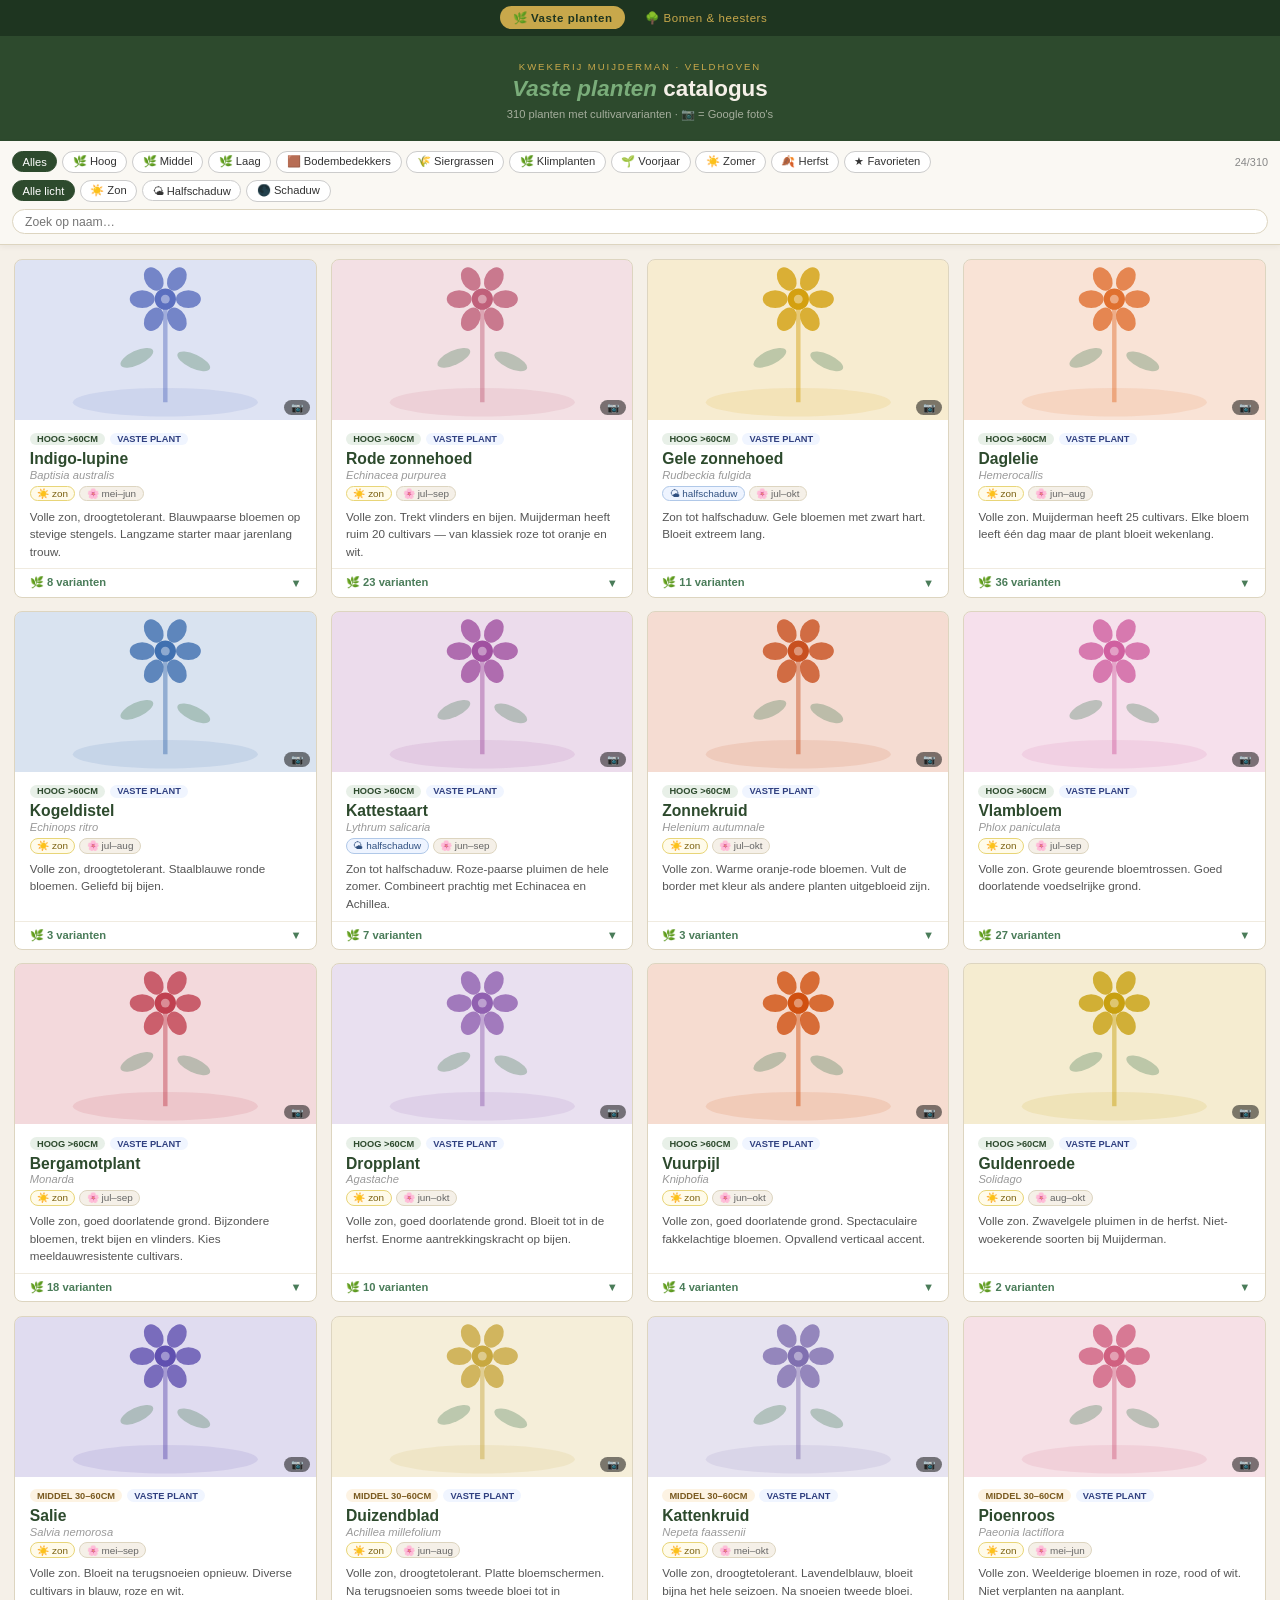
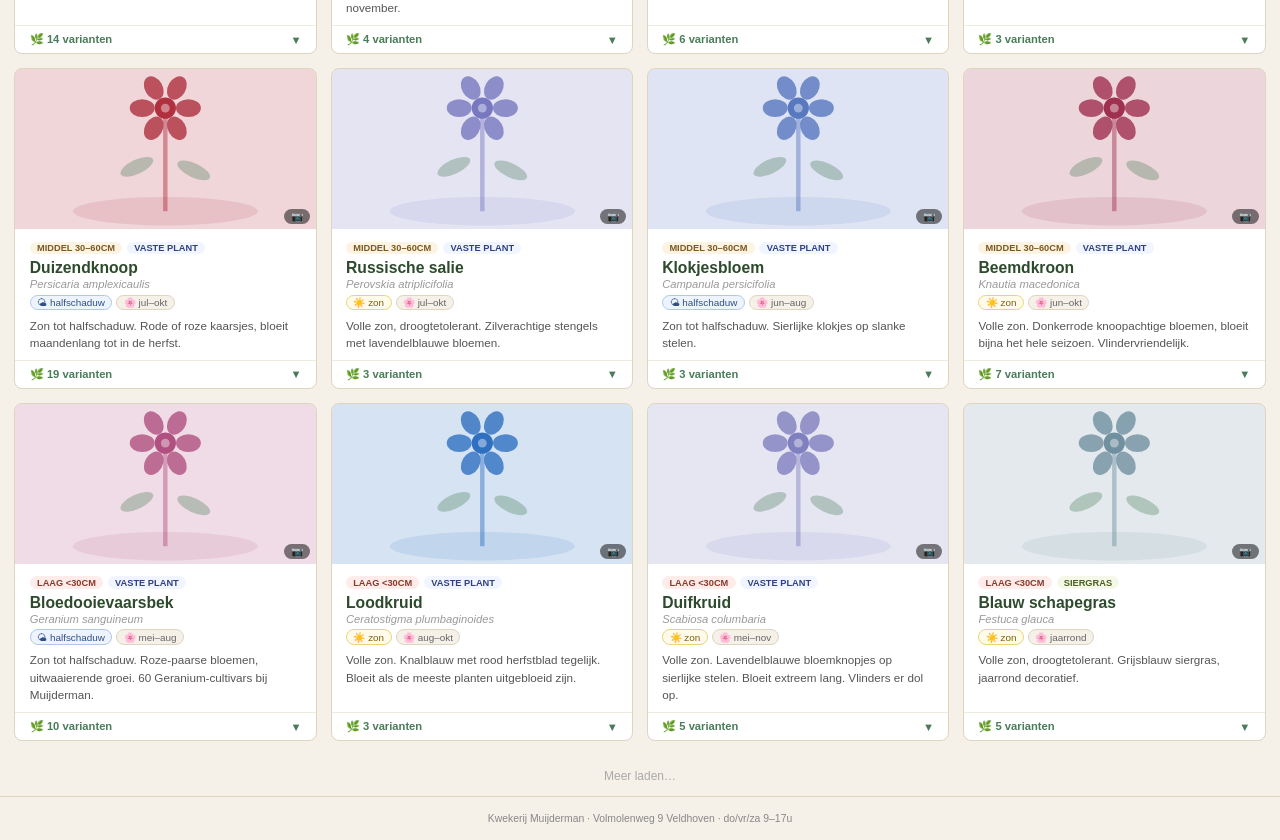
==== commit 5754841c: "Voeg klimplanten toe als nieuwe categorie aan vaste-planten pagina 10 genera toegevoegd (49 cultivar" ====
--- a/index.html
+++ b/index.html
@@ -4,85 +4,8 @@
 <meta charset="UTF-8">
 <meta name="viewport" content="width=device-width, initial-scale=1.0">
 <title>Vaste Planten – Kwekerij Muijderman</title>
-<style>
-*, *::before, *::after { box-sizing: border-box; margin: 0; padding: 0; }
-body { font-family: sans-serif; background: #f5f0e8; color: #2a2a1e; min-height: 100vh; }
-
-header { background: #2d4a2d; color: #f5f0e8; padding: 1.25rem 1.5rem; text-align: center; }
-header .sub { font-size: 0.6rem; letter-spacing: 0.2em; text-transform: uppercase; color: #c8a84b; margin-bottom: 0.3rem; }
-header h1 { font-size: 1.4rem; font-weight: bold; line-height: 1.2; }
-header h1 em { color: #7aad7a; font-style: italic; }
-header p { font-size: 0.7rem; color: rgba(245,240,232,0.6); margin-top: 0.3rem; }
-
-.toolbar { background: #faf8f3; border-bottom: 1px solid #ddd5c0; padding: 0.6rem 0.75rem; position: sticky; top: 0; z-index: 10; box-shadow: 0 2px 6px rgba(0,0,0,0.05); display: flex; flex-direction: column; gap: 0.45rem; }
-.filters { display: flex; flex-wrap: wrap; gap: 0.3rem; align-items: center; }
-.filters button { border: 1px solid #ccc; background: white; color: #333; padding: 0.22rem 0.6rem; border-radius: 2rem; font-size: 0.7rem; cursor: pointer; transition: all 0.15s; }
-.filters button.active { background: #2d4a2d; border-color: #2d4a2d; color: white; }
-.count { margin-left: auto; font-size: 0.68rem; color: #888; white-space: nowrap; }
-#search { border: 1px solid #ddd5c0; border-radius: 2rem; padding: 0.28rem 0.75rem; font-size: 0.76rem; outline: none; background: white; width: 100%; }
-
-.grid { padding: 0.9rem; display: grid; grid-template-columns: repeat(auto-fill, minmax(240px, 1fr)); gap: 0.85rem; }
-
-.card { background: white; border-radius: 8px; overflow: hidden; border: 1px solid #ddd5c0; display: flex; flex-direction: column; }
-.card-img { position: relative; height: 160px; overflow: hidden; background: #ede9e0; }
-.card-img svg { width: 100%; height: 100%; display: block; }
-.card-img img { position: absolute; inset: 0; width: 100%; height: 100%; object-fit: cover; display: block; opacity: 0; transition: opacity 0.4s; }
-.card-img img.geladen { opacity: 1; }
-@keyframes shimmer { from { background-position: -400px 0; } to { background-position: 400px 0; } }
-.card-img::after { content: ''; position: absolute; inset: 0; pointer-events: none; background: linear-gradient(90deg, transparent 0%, rgba(255,255,255,0.45) 50%, transparent 100%); background-size: 400px 100%; animation: shimmer 1.4s ease-in-out infinite; }
-.card-img.geladen::after { display: none; }
-.photo-link { position: absolute; bottom: 5px; right: 6px; background: rgba(0,0,0,0.5); color: white; font-size: 0.62rem; padding: 0.12rem 0.45rem; border-radius: 2rem; text-decoration: none; z-index: 1; }
-.card-body { padding: 0.8rem 0.9rem 0; flex: 1; }
-.badges { display: flex; gap: 0.3rem; flex-wrap: wrap; margin-bottom: 0.3rem; }
-.badge { font-size: 0.58rem; padding: 0.08rem 0.45rem; border-radius: 2rem; text-transform: uppercase; font-weight: 600; }
-.badge-hoog { background: #e8f0e8; color: #2d4a2d; }
-.badge-middel { background: #fdf3e3; color: #7a5a20; }
-.badge-laag { background: #fdecea; color: #8b3a2a; }
-.badge-vaste { background: #f0f5ff; color: #304080; }
-.badge-bodem { background: #fff5e8; color: #804020; }
-.badge-gras { background: #f5f8e8; color: #4a6020; }
-.card-name { font-size: 0.98rem; font-weight: bold; color: #2d4a2d; line-height: 1.2; }
-.card-latin { font-style: italic; font-size: 0.7rem; color: #999; margin-bottom: 0.3rem; }
-.pills { display: flex; gap: 0.25rem; flex-wrap: wrap; margin-bottom: 0.4rem; }
-.pill { font-size: 0.62rem; padding: 0.08rem 0.4rem; border-radius: 2rem; }
-.pill-sun  { background: #fffbea; border: 1px solid #e8d578; color: #7a6010; }
-.pill-halfschaduw { background: #eef4ff; border: 1px solid #b0c8e8; color: #305080; }
-.pill-schaduw { background: #f0ede8; border: 1px solid #c0b8a8; color: #504840; }
-.pill-bloom { background: #f5f0e8; border: 1px solid #ddd5c0; color: #666; }
-.card-desc { font-size: 0.73rem; color: #555; line-height: 1.5; }
-.cultivar-toggle { width: 100%; background: none; border: none; border-top: 1px solid #f0ebe0; margin-top: 0.5rem; padding: 0.45rem 0.9rem; text-align: left; cursor: pointer; font-size: 0.7rem; color: #4a7c59; font-weight: 600; display: flex; justify-content: space-between; align-items: center; }
-.cultivars { border-top: 1px solid #f0ebe0; background: #faf8f3; padding: 0.5rem 0.9rem 0.7rem; display: none; }
-.cultivars.open { display: block; }
-.cultivar { margin-bottom: 0.5rem; padding-bottom: 0.5rem; border-bottom: 1px solid #ede8dc; }
-.cultivar:last-child { margin-bottom: 0; padding-bottom: 0; border-bottom: none; }
-.cv-header { display: flex; justify-content: space-between; align-items: flex-start; }
-.cv-name { font-size: 0.75rem; font-weight: 600; color: #2d4a2d; }
-.cv-height { font-size: 0.65rem; color: #888; margin-left: 0.35rem; }
-.cv-photo { font-size: 0.65rem; color: #4a7c59; text-decoration: none; white-space: nowrap; margin-left: 0.4rem; }
-.cv-color { display: flex; gap: 0.3rem; align-items: center; margin-top: 0.15rem; }
-.cv-dot { width: 9px; height: 9px; border-radius: 50%; flex-shrink: 0; border: 1px solid rgba(0,0,0,0.15); }
-.cv-kleur { font-size: 0.65rem; color: #777; }
-.cv-tip { font-size: 0.68rem; color: #666; margin-top: 0.18rem; line-height: 1.45; }
-.cv-fav { background: none; border: none; cursor: pointer; font-size: 0.9rem; color: #ccc; padding: 0 2px; line-height: 1; flex-shrink: 0; transition: color 0.15s; }
-.cv-fav.active { color: #f0a500; }
-.empty-msg { text-align: center; padding: 3rem 1rem; color: #999; font-size: 0.85rem; }
-
-.loader { height: 40px; display: flex; align-items: center; justify-content: center; font-size: 0.75rem; color: #aaa; }
-footer { text-align: center; padding: 1rem; font-size: 0.65rem; color: #888; border-top: 1px solid #ddd5c0; }
-
-nav { background: #1e3520; display: flex; justify-content: center; gap: 0.5rem; padding: 0.4rem 1rem; }
-nav a { color: #c8a84b; font-size: 0.72rem; text-decoration: none; padding: 0.22rem 0.7rem; border-radius: 2rem; border: 1px solid transparent; letter-spacing: 0.05em; }
-nav a:hover { border-color: #c8a84b; }
-nav a.actief { background: #c8a84b; color: #1e3520; font-weight: bold; }
-
-/* ============================================================
-   PLANTEN TOEVOEGEN: kopieer een blok hieronder en pas aan.
-   Velden: n=naam, l=latijn, h=hoog/middel/laag,
-   s=voorjaar/zomer/herfst, b=bloeitijd, c=kleurcode (#rrggbb),
-   licht=zon/halfschaduw/schaduw, cat=vaste plant/bodembedekker,
-   d=beschrijving, cv=array van cultivars met name/kleur/hoogte/tip
-   ============================================================ */
-</style>
+<link rel="stylesheet" href="css/shared.css">
+<link rel="stylesheet" href="css/vaste-planten.css">
 </head>
 <body>
 
@@ -105,6 +28,7 @@
     <button data-filter="laag">🌿 Laag</button>
     <button data-filter="bodembedekker">🟫 Bodembedekkers</button>
     <button data-filter="siergras">🌾 Siergrassen</button>
+    <button data-filter="klimplant">🌿 Klimplanten</button>
     <button data-filter="voorjaar">🌱 Voorjaar</button>
     <button data-filter="zomer">☀️ Zomer</button>
     <button data-filter="herfst">🍂 Herfst</button>
@@ -124,563 +48,8 @@
 <div class="loader" id="loader"></div>
 <footer>Kwekerij Muijderman · Volmolenweg 9 Veldhoven · do/vr/za 9–17u</footer>
 
-<script>
-// ============================================================
-// PLANTENLIJST — voeg hier planten toe of pas ze aan
-// ============================================================
-const PLANTS = [
-  { n:"Indigo-lupine", l:"Baptisia australis", h:"hoog", s:"voorjaar", b:"mei–jun", c:"#5b6fbf", licht:"zon", cat:"vaste plant", d:"Volle zon, droogtetolerant. Blauwpaarse bloemen op stevige stengels. Langzame starter maar jarenlang trouw.", cv:[{name:"australis",kleur:"blauwpaars",hoogte:"110cm",tip:"De klassieke soort, langlevend en trouw"},{name:"australis alba",kleur:"wit",hoogte:"110cm",tip:"Witte variant, puur en imposant"},{name:"'Blueberry Sundae'",kleur:"blauwpaars",hoogte:"80cm",tip:"Compact, rijke blauwpaarse aren"},{name:"'Dutch Chocolate'",kleur:"bruin-paars",hoogte:"100cm",tip:"Unieke chocoladebruin-paarse tint"},{name:"'Lemon Meringue'",kleur:"geel",hoogte:"90cm",tip:"Zeldzame gele tint, fris accent"},{name:"'Purple Smoke'",kleur:"blauwpaars",hoogte:"90cm",tip:"Rookachtige grijze stengels, sfeervol"},{name:"'Vanilla Cream'",kleur:"crèmewit",hoogte:"70cm",tip:"Compacte crèmewitte bloemen, elegant"},{name:"× variicolor 'Twitile' PrairieBlues",kleur:"blauwpaars",hoogte:"90cm",tip:"Hybride met meerkleurige bloemaren"}]},
-  { n:"Rode zonnehoed", l:"Echinacea purpurea", h:"hoog", s:"zomer", b:"jul–sep", c:"#c0607a", licht:"zon", cat:"vaste plant", d:"Volle zon. Trekt vlinders en bijen. Muijderman heeft ruim 20 cultivars — van klassiek roze tot oranje en wit.", cv:[{name:"purpurea",kleur:"roze-paars",hoogte:"80cm",tip:"De soort, klassiek en robuust"},{name:"'Magnus'",kleur:"roze-paars",hoogte:"80cm",tip:"Klassieker, platte horizontale bloemblaadjes"},{name:"'White Swan'",kleur:"wit",hoogte:"80cm",tip:"Stijlvolle witte variant met bruin hart"},{name:"'Tomato Soup'",kleur:"tomaatrood",hoogte:"80cm",tip:"Opvallende rode kleur"},{name:"'Rubinstern'",kleur:"robijnrood",hoogte:"90cm",tip:"Sterk terugbuigende bloemblaadjes"},{name:"'Fatal Attraction'",kleur:"donkerroze",hoogte:"80cm",tip:"Donkere stengels, rijke lange bloei"},{name:"'Pica Bella'",kleur:"roze",hoogte:"80cm",tip:"Zuiver roze, elegant en lang bloeiend"},{name:"'Green Jewel'",kleur:"geelgroen",hoogte:"60cm",tip:"Bijzondere groene kleur, echte blikvanger"},{name:"'Green Twister'",kleur:"roze-groen",hoogte:"80cm",tip:"Teruggebogen roze bloemblaadjes met groen hart"},{name:"'Hula Dancer'",kleur:"roze",hoogte:"80cm",tip:"Lange elegante bloemblaadjes, sierlijk"},{name:"'Little Magnus'",kleur:"roze-paars",hoogte:"40cm",tip:"Compacte dwerg-Magnus, zelfde bloei"},{name:"'PowWow White'",kleur:"wit",hoogte:"45cm",tip:"Compact wit, rijke vertakking"},{name:"'Pretty Parasols'",kleur:"wit",hoogte:"80cm",tip:"Grote witte paraplu-achtige bloem"},{name:"'Sundown'",kleur:"oranje-roze",hoogte:"80cm",tip:"Warme zonsondergang-kleur, aug-sep"},{name:"'Sunrise'",kleur:"geel",hoogte:"80cm",tip:"Zeldzame gele kleur"},{name:"'Sunset'",kleur:"oranje",hoogte:"80cm",tip:"Warme oranje kleur, aug-sep"},{name:"'Virgin'",kleur:"wit",hoogte:"80cm",tip:"Zuiver wit, stijlvol en groot"},{name:"'Fragrant Angel'",kleur:"wit",hoogte:"80cm",tip:"Geurende witte bloemen, uniek"},{name:"'Avalanche'",kleur:"wit",hoogte:"80cm",tip:"Rijke bloeier, witte bloemen"},{name:"pallida",kleur:"lila-roze",hoogte:"80cm",tip:"Slanke soort met bleekroze hangende bloemblaadjes"},{name:"paradoxa",kleur:"geel",hoogte:"80cm",tip:"Bijzondere gele soort, bloemblaadjes hangen omlaag"},{name:"'SunSeek Apple Green'",kleur:"groen-geel",hoogte:"40cm",tip:"Compact, appel­groene kleur"},{name:"SunSeekers White",kleur:"wit",hoogte:"40cm",tip:"Compact wit, rijke bloei"}]},
-  { n:"Gele zonnehoed", l:"Rudbeckia fulgida", h:"hoog", s:"zomer", b:"jul–okt", c:"#d4a010", licht:"halfschaduw", cat:"vaste plant", d:"Zon tot halfschaduw. Gele bloemen met zwart hart. Bloeit extreem lang.", cv:[{name:"fulgida 'Deamii'",kleur:"goudgeel",hoogte:"80cm",tip:"Sterk vertakt, lang en rijk bloeiend"},{name:"fulgida 'Goldsturm'",kleur:"goudgeel",hoogte:"70cm",tip:"Absolute klassieker, zeer robuust"},{name:"fulgida 'Little Goldstar'",kleur:"goudgeel",hoogte:"40cm",tip:"Compact, ideaal voor kleinere borders"},{name:"laciniata 'Goldquelle'",kleur:"goudgeel",hoogte:"120cm",tip:"Gevuld met stralend gele bloemen"},{name:"maxima",kleur:"goudgeel",hoogte:"200cm",tip:"Indrukwekkende reuzenvorm, blauwgrijs blad"},{name:"nitida 'Herbstsonne'",kleur:"goudgeel",hoogte:"180cm",tip:"Laat bloeiend, elegant en hoog"},{name:"occidentalis 'Green Wizard'",kleur:"groen-zwart",hoogte:"80cm",tip:"Uniek groen-zwart, bloemblaadjes ontbreken"},{name:"subtomentosa 'Henry Eilers'",kleur:"goudgeel",hoogte:"120cm",tip:"Buisvormige bloemblaadjes, bijzonder effect"},{name:"subtomentosa 'Little Henry'",kleur:"goudgeel",hoogte:"60cm",tip:"Compacte Henry Eilers, zelfde bloem"},{name:"triloba",kleur:"goudgeel",hoogte:"120cm",tip:"Drielobbig blad, kleinbloemig maar massaal"},{name:"triloba 'Prairie Glow'",kleur:"goudgeel",hoogte:"120cm",tip:"Rijke bloei, warme herfstkleur"}]},
-  { n:"Daglelie", l:"Hemerocallis", h:"hoog", s:"zomer", b:"jun–aug", c:"#e07030", licht:"zon", cat:"vaste plant", d:"Volle zon. Muijderman heeft 25 cultivars. Elke bloem leeft één dag maar de plant bloeit wekenlang.", cv:[{name:"citrina",kleur:"lichtgeel",hoogte:"90cm",tip:"Heerlijk geurend, bloeit 's avonds"},{name:"'Stella de Oro'",kleur:"goudgeel",hoogte:"30cm",tip:"Meest bekende dwerg-cultivar, onvermoeibaar bloeiend"},{name:"'Happy Returns'",kleur:"lichtgeel",hoogte:"40cm",tip:"Herbloei na snoeien, lange bloeiperiode"},{name:"'Pardon Me'",kleur:"rood",hoogte:"45cm",tip:"Compact en felrood, populaire cultivar"},{name:"'Frans Hals'",kleur:"oranje-geel",hoogte:"65cm",tip:"Tweekleurig oranje-geel, klassieke cultivar"},{name:"'Green Flutter'",kleur:"geelgroen",hoogte:"50cm",tip:"Unieke groen-gele tint, late bloeier"},{name:"'Gentle Shepherd'",kleur:"crèmewit",hoogte:"65cm",tip:"Elfenbeenwit, een van de beste witte cultivars"},{name:"'Little Grapette'",kleur:"paars",hoogte:"30cm",tip:"Mini-cultivar, paars met geel hart"},{name:"'Neyron Rose'",kleur:"roze",hoogte:"75cm",tip:"Rijke roze kleur, klassieke cultivar"},{name:"'Arctic Snow'",kleur:"crèmewit",hoogte:"60cm",tip:"Bijna wit, groot en elegant"},{name:"'Abstract Art'",kleur:"roze-oranje",hoogte:"60cm",tip:"Ongewone tweekleurige bloem"},{name:"'Bed of Roses'",kleur:"roze",hoogte:"65cm",tip:"Rijke roze kleur, weelderige bloem"},{name:"'Beppie'",kleur:"oranje-geel",hoogte:"50cm",tip:"Compact, warm oranje-geel"},{name:"'Brilliant Circle'",kleur:"geel-oranje",hoogte:"65cm",tip:"Opvallend tweekleurig, brede bloem"},{name:"'Burning Daylight'",kleur:"oranje",hoogte:"80cm",tip:"Klassieke oranje daglelie, sterk"},{name:"'Cartwheels'",kleur:"goudgeel",hoogte:"80cm",tip:"Grote open bloem, stralend geel"},{name:"'Crimson Pirate'",kleur:"rood",hoogte:"60cm",tip:"Donkerrood met gele keel"},{name:"'Ed Murray'",kleur:"donkerrood",hoogte:"70cm",tip:"Bijna zwart-rood, indrukwekkend"},{name:"'Elaine Strutt'",kleur:"lavendelroze",hoogte:"80cm",tip:"Sierlijk lavendel, geurend"},{name:"'Final Touch'",kleur:"roze",hoogte:"60cm",tip:"Zacht roze, verfijnde bloem"},{name:"'Golden Chimes'",kleur:"goudgeel",hoogte:"60cm",tip:"Kleine gele klokvormige bloemen"},{name:"'Helle Berlinerin'",kleur:"lichtgeel",hoogte:"75cm",tip:"Fris citroengeel, lang bloeiend"},{name:"lilioasphodelus",kleur:"citroengeel",hoogte:"80cm",tip:"Geurende wilde soort, vroeg bloeiend"},{name:"middendorffii",kleur:"oranje-geel",hoogte:"40cm",tip:"Compacte vroegbloeiende soort"},{name:"'Norton Hall'",kleur:"paars",hoogte:"80cm",tip:"Bijzondere paarse kleur, tetraploid"},{name:"'Norton Orange'",kleur:"oranje",hoogte:"80cm",tip:"Helder oranje, stevige stelen"},{name:"'Pink Damask'",kleur:"roze-zalm",hoogte:"80cm",tip:"Klassieke zalmroze, geurend"},{name:"'Prairie Blue Eyes'",kleur:"lavendelblauw",hoogte:"75cm",tip:"Unieke blauwe tint, bijzonder"},{name:"'Reverend Traub'",kleur:"oranje-rood",hoogte:"80cm",tip:"Sterk oranje-rood, rijke bloei"},{name:"'Sammy Russell'",kleur:"donkerrood",hoogte:"60cm",tip:"Compact donkerrood, lang bloeiend"},{name:"'Silent Love'",kleur:"roze-lila",hoogte:"65cm",tip:"Zachte roze-lila tint, sierlijk"},{name:"'Silver King'",kleur:"lichtgeel",hoogte:"80cm",tip:"Crèmegeel met paarse ader"},{name:"'Summer Wine'",kleur:"roze-rood",hoogte:"60cm",tip:"Wijn­rode kleur, lang bloeiend"},{name:"'Sunday Afternoon'",kleur:"lila-roze",hoogte:"80cm",tip:"Grote weelderige bloem"},{name:"'Vivacious'",kleur:"rood",hoogte:"70cm",tip:"Felrood, levendige kleur"},{name:"'Yankee Clipper'",kleur:"geel",hoogte:"90cm",tip:"Grote gele bloem, sterk en hoog"}]},
-  { n:"Kogeldistel", l:"Echinops ritro", h:"hoog", s:"zomer", b:"jul–aug", c:"#4070b0", licht:"zon", cat:"vaste plant", d:"Volle zon, droogtetolerant. Staalblauwe ronde bloemen. Geliefd bij bijen.", cv:[{name:"ritro",kleur:"staalsblauw",hoogte:"90cm",tip:"De soort, stevige bolvormige bloemen"},{name:"'Veitch's Blue'",kleur:"diepblauw",hoogte:"100cm",tip:"Intensere blauwe kleur dan de soort"},{name:"'Platinum Blue'",kleur:"lichtblauw",hoogte:"80cm",tip:"Zilverachtige stengels, zachter blauw"}]},
-  { n:"Kattestaart", l:"Lythrum salicaria", h:"hoog", s:"zomer", b:"jun–sep", c:"#a050a0", licht:"halfschaduw", cat:"vaste plant", d:"Zon tot halfschaduw. Roze-paarse pluimen de hele zomer. Combineert prachtig met Echinacea en Achillea.", cv:[{name:"salicaria",kleur:"roze-paars",hoogte:"120cm",tip:"De wilde soort, naturalistisch en robuust"},{name:"'Blush'",kleur:"lichtroze",hoogte:"80cm",tip:"Zachte pasteltint, eleganter karakter"},{name:"'Lady Sackville'",kleur:"roze",hoogte:"100cm",tip:"Rijke roze aren, compact en sterk"},{name:"'Robert'",kleur:"roze",hoogte:"90cm",tip:"Compacte groei, lang bloeiend"},{name:"'The Beacon'",kleur:"robijnrood",hoogte:"100cm",tip:"Intensere robijnrode kleur, opvallend"},{name:"'Zigeunerblut'",kleur:"donkerrood",hoogte:"100cm",tip:"Donkerste cultivar, bloedt als wijn"},{name:"virgatum 'Dropmore Purple'",kleur:"paars",hoogte:"100cm",tip:"Slanke soort, rijke paarse aren"}]},
-  { n:"Zonnekruid", l:"Helenium autumnale", h:"hoog", s:"herfst", b:"jul–okt", c:"#c85020", licht:"zon", cat:"vaste plant", d:"Volle zon. Warme oranje-rode bloemen. Vult de border met kleur als andere planten uitgebloeid zijn.", cv:[{name:"'Moerheim Beauty'",kleur:"roodbruin",hoogte:"90cm",tip:"Rijke bruinrode kleur, klassiek"},{name:"'Sahin's Early Flowerer'",kleur:"oranje-geel",hoogte:"100cm",tip:"Bloeit al vanaf juni"},{name:"'Rubinzwerg'",kleur:"robijnrood",hoogte:"60cm",tip:"Compact, geen staken nodig"}]},
-  { n:"Vlambloem", l:"Phlox paniculata", h:"hoog", s:"zomer", b:"jul–sep", c:"#d060a0", licht:"zon", cat:"vaste plant", d:"Volle zon. Grote geurende bloemtrossen. Goed doorlatende voedselrijke grond.", cv:[{name:"paniculata",kleur:"lila",hoogte:"100cm",tip:"De soort, heerlijk geurend en klassiek"},{name:"'Amethyst'",kleur:"paars",hoogte:"80cm",tip:"Rijke paarse kleur, fraai geurend"},{name:"amplifolia 'Minnehaha'",kleur:"lila-paars",hoogte:"100cm",tip:"Meeldauwresistent, grote trossen"},{name:"amplifolia 'Kleine Augustern'",kleur:"roze",hoogte:"80cm",tip:"Compact, meeldauwresistente amplifolia"},{name:"amplifolia 'White Clouds'",kleur:"wit",hoogte:"100cm",tip:"Stijlvol wit, meeldauwresistent"},{name:"amplifolia 'Winnetou'",kleur:"wit",hoogte:"80cm",tip:"Compact wit, amplifolia-robuustheid"},{name:"'Blue Evening'",kleur:"lavendelblauw",hoogte:"80cm",tip:"Bijzondere blauwe avondkleur"},{name:"'Blue Paradise'",kleur:"blauwpaars",hoogte:"80cm",tip:"Kleur verdiept 's avonds, uniek"},{name:"'Border Gem'",kleur:"violet",hoogte:"80cm",tip:"Rijke violetkleur, stevig van stam"},{name:"'Bright Eyes'",kleur:"roze-wit",hoogte:"80cm",tip:"Roze met wit hart, klassieke cultivar"},{name:"'Butonik'",kleur:"roze",hoogte:"80cm",tip:"Compact roze, rijke bloemtrossen"},{name:"'David'",kleur:"wit",hoogte:"100cm",tip:"Beste witte cultivar, meeldauwresistent"},{name:"'Düsterlohe'",kleur:"lila",hoogte:"80cm",tip:"Warme lila tint, late bloeier"},{name:"'Elizabeth Arden'",kleur:"roze",hoogte:"80cm",tip:"Sierlijk roze, heerlijk geurend"},{name:"'Eva Cullum'",kleur:"roze",hoogte:"80cm",tip:"Roze met donker hart, klassiek"},{name:"'Graf Zeppelin'",kleur:"wit-rood",hoogte:"80cm",tip:"Wit met rood hart, markante combinatie"},{name:"'Hesperis'",kleur:"lila-paars",hoogte:"80cm",tip:"Avondvioletkleur, sterk geurend"},{name:"'Jeana'",kleur:"lila",hoogte:"90cm",tip:"Vlindervriendelijkste cultivar"},{name:"'Kirchenfürst'",kleur:"violet",hoogte:"80cm",tip:"Diepe violetkleur, stevige aren"},{name:"'Lichtspel'",kleur:"roze-wit",hoogte:"80cm",tip:"Tweekleurig roze-wit, sierlijk effect"},{name:"'Monica Lynden-Bell'",kleur:"roze",hoogte:"80cm",tip:"Zachte roze tint, elegante bloem"},{name:"'Orange Perfection'",kleur:"zalmoranje",hoogte:"80cm",tip:"Unieke zalmtint, warm en opvallend"},{name:"'Rijnstroom'",kleur:"roze",hoogte:"100cm",tip:"Rijke roze kleur, hoge stelen"},{name:"'Robert Poore'",kleur:"lila-paars",hoogte:"120cm",tip:"Meeldauwresistent, hoog en indrukwekkend"},{name:"'Rosa Pastell'",kleur:"roze",hoogte:"80cm",tip:"Zachte pasteltint, fris en elegant"},{name:"'Tenor'",kleur:"scharlakenrood",hoogte:"70cm",tip:"Compact scharlakenrood, bijzonder"},{name:"'White Admiral'",kleur:"wit",hoogte:"80cm",tip:"Zuiver wit, grote geurende trossen"}]},
-  { n:"Bergamotplant", l:"Monarda", h:"hoog", s:"zomer", b:"jul–sep", c:"#c04050", licht:"zon", cat:"vaste plant", d:"Volle zon, goed doorlatende grond. Bijzondere bloemen, trekt bijen en vlinders. Kies meeldauwresistente cultivars.", cv:[{name:"'Aquarius'",kleur:"lila",hoogte:"80cm",tip:"Meeldauwresistent, luchtige lila bloemen"},{name:"'Beauty of Cobham'",kleur:"roze",hoogte:"80cm",tip:"Roze bloemen, paarse kelken, klassiek"},{name:"'Blaustrumpf'",kleur:"lavendelblauw",hoogte:"80cm",tip:"Bijzondere blauwe tint, meeldauwresistent"},{name:"bradburiana",kleur:"wit-roze",hoogte:"50cm",tip:"Vroegbloeier, wit-roze, compact"},{name:"'Cambridge Scarlet'",kleur:"scharlakenrood",hoogte:"90cm",tip:"Klassieker, felrood en trouwe bloeier"},{name:"'Cranberry Lace'",kleur:"roze",hoogte:"80cm",tip:"Sierlijk roze, kant-achtige bloem"},{name:"'Fireball'",kleur:"rood",hoogte:"80cm",tip:"Compact en vuurrood, rijke bloei"},{name:"'Fishes'",kleur:"lila",hoogte:"80cm",tip:"Bijzonder lila, luchtig effect"},{name:"'Gardenview Scarlet'",kleur:"scharlakenrood",hoogte:"90cm",tip:"Groot en opvallend, meeldauwresistent"},{name:"'Gewitterwolke'",kleur:"donkerpaars",hoogte:"80cm",tip:"Onweerswolkkleur, donker en dramatisch"},{name:"'Mahogany'",kleur:"donkerrood",hoogte:"90cm",tip:"Rijke mahoniekleur, sterk en robuust"},{name:"'Marshall's Delight'",kleur:"roze",hoogte:"90cm",tip:"Meeldauwresistent roze, lang bloeiend"},{name:"'Ou Charm'",kleur:"roze",hoogte:"80cm",tip:"Zacht roze, meeldauwresistent"},{name:"'Petite Delight'",kleur:"roze",hoogte:"40cm",tip:"Compactste cultivar, geschikt voor kuipen"},{name:"'Prärienacht'",kleur:"lila-paars",hoogte:"80cm",tip:"Klassieke prairielila, goed winterhard"},{name:"'Schneewittchen'",kleur:"wit",hoogte:"80cm",tip:"Zeldzame witte variant, elegant"},{name:"'Scorpion'",kleur:"violet",hoogte:"100cm",tip:"Hoogte violetkleur, indrukwekkend"},{name:"'Squaw'",kleur:"rood",hoogte:"90cm",tip:"Helder rood, klassieke cultivar"}]},
-  { n:"Dropplant", l:"Agastache", h:"hoog", s:"zomer", b:"jun–okt", c:"#9060b0", licht:"zon", cat:"vaste plant", d:"Volle zon, goed doorlatende grond. Bloeit tot in de herfst. Enorme aantrekkingskracht op bijen.", cv:[{name:"'Black Adder'",kleur:"blauwpaars",hoogte:"120cm",tip:"Lange donkere aren, indrukwekkend hoog"},{name:"'Blue Boa'",kleur:"blauw",hoogte:"70cm",tip:"Dikke blauwe aren, compacter formaat"},{name:"'Blue Fortune'",kleur:"lavendelblauw",hoogte:"100cm",tip:"Klassiek en lang bloeiend, bijenvriendelijk"},{name:"rugosa 'Alabaster'",kleur:"wit",hoogte:"100cm",tip:"Zeldzame witte agastache, geurend blad"},{name:"foeniculum",kleur:"lila",hoogte:"90cm",tip:"Anijsgeur, paars en naturalistisch"},{name:"'Kolibri'",kleur:"paarsroze",hoogte:"80cm",tip:"Trekt kolibries in warme landen"},{name:"'Little Adder'",kleur:"blauwpaars",hoogte:"60cm",tip:"Compacte Black Adder, ook voor potten"},{name:"nepetoides",kleur:"geelgroen",hoogte:"150cm",tip:"Hoge geelgroene aren, imposant accent"},{name:"'Purple Haze'",kleur:"paars",hoogte:"80cm",tip:"Rijke paarse kleur, stevige stelen"},{name:"'Red Fortune'",kleur:"salmonezel",hoogte:"60cm",tip:"Warme zalmtint, compacte bloeier"}]},
-  { n:"Vuurpijl", l:"Kniphofia", h:"hoog", s:"zomer", b:"jun–okt", c:"#d05010", licht:"zon", cat:"vaste plant", d:"Volle zon, goed doorlatende grond. Spectaculaire fakkelachtige bloemen. Opvallend verticaal accent.", cv:[{name:"'Alcazar'",kleur:"oranjerood",hoogte:"120cm",tip:"Indrukwekkende hoge soort"},{name:"'Orange Vanilla Popsicle'",kleur:"oranje-crème",hoogte:"60cm",tip:"Compact, tweekleurig"},{name:"'Little Maid'",kleur:"crèmewit",hoogte:"60cm",tip:"Subtiel, zachte crème-ivoor kleur"},{name:"'Redhot Popsicle'",kleur:"vuurrood",hoogte:"60cm",tip:"Compact en felrood, lange bloei"}]},
-  { n:"Guldenroede", l:"Solidago", h:"hoog", s:"herfst", b:"aug–okt", c:"#c8a010", licht:"zon", cat:"vaste plant", d:"Volle zon. Zwavelgele pluimen in de herfst. Niet-woekerende soorten bij Muijderman.", cv:[{name:"'Golden Mosa'",kleur:"goudgeel",hoogte:"150cm",tip:"Grote indrukwekkende goudgele pluimen"},{name:"rugosa 'Fireworks'",kleur:"goudgeel",hoogte:"120cm",tip:"Spectaculaire boogvormige bloeiwijze"}]},
-  { n:"Salie", l:"Salvia nemorosa", h:"middel", s:"zomer", b:"mei–sep", c:"#6050b0", licht:"zon", cat:"vaste plant", d:"Volle zon. Bloeit na terugsnoeien opnieuw. Diverse cultivars in blauw, roze en wit.", cv:[{name:"'Amethyst'",kleur:"lila-roze",hoogte:"50cm",tip:"Zachte pasteltint, goede tweede bloei"},{name:"'Blaukönigin'",kleur:"blauwpaars",hoogte:"50cm",tip:"Rijke blauwe aren, trouwe bloeier"},{name:"'Blauhügel'",kleur:"blauw",hoogte:"50cm",tip:"Heldere blauwe kleur, rijke tweede bloei"},{name:"'Caradonna'",kleur:"dieppaars",hoogte:"60cm",tip:"Donkere stengels, klassiek en robuust"},{name:"'Caradonna Pink'",kleur:"roze",hoogte:"60cm",tip:"Roze pendant van Caradonna, even sterk"},{name:"'Mainacht'",kleur:"donkerblauw",hoogte:"50cm",tip:"Vroegst bloeiend, donkerste blauwe kleur"},{name:"'Mainacht Rose'",kleur:"donkerroze",hoogte:"50cm",tip:"Roze Mainacht, vroeg en rijk bloeiend"},{name:"'Ostfriesland'",kleur:"dieppaars",hoogte:"45cm",tip:"Compact, donkere aren, klassieke cultivar"},{name:"'Pink Friesland'",kleur:"roze",hoogte:"50cm",tip:"Roze variant van Ostfriesland, compact"},{name:"'Rose Queen'",kleur:"roze",hoogte:"50cm",tip:"Warme roze tint, goede tweede bloei"},{name:"'Rügen'",kleur:"blauw",hoogte:"40cm",tip:"Laagste blauwe cultivar, ideaal border"},{name:"'Schneehügel'",kleur:"wit",hoogte:"40cm",tip:"Zeldzame witte Salvia, fris en compact"},{name:"'Tänzerin'",kleur:"roze",hoogte:"50cm",tip:"Sierlijk roze, dans-achtig bloemeffect"},{name:"'Viola Klose'",kleur:"violet",hoogte:"40cm",tip:"Compact violet, lang en rijk bloeiend"}]},
-  { n:"Duizendblad", l:"Achillea millefolium", h:"middel", s:"zomer", b:"jun–aug", c:"#c8a840", licht:"zon", cat:"vaste plant", d:"Volle zon, droogtetolerant. Platte bloemschermen. Na terugsnoeien soms tweede bloei tot in november.", cv:[{name:"'Paprika'",kleur:"rood-oranje",hoogte:"60cm",tip:"Warme rode kleur, verbleekt fraai naar zalm"},{name:"'Cerise Queen'",kleur:"donkerroze",hoogte:"60cm",tip:"Rijke donkerroze kleur"},{name:"'Lilac Beauty'",kleur:"lila",hoogte:"60cm",tip:"Zachte lila tint, fijne combinatieplant"},{name:"'Peter Cottontail'",kleur:"wit",hoogte:"50cm",tip:"Zeer rijke bloeier, sneeuwwit"}]},
-  { n:"Kattenkruid", l:"Nepeta faassenii", h:"middel", s:"zomer", b:"mei–okt", c:"#8070b0", licht:"zon", cat:"vaste plant", d:"Volle zon, droogtetolerant. Lavendelblauw, bloeit bijna het hele seizoen. Na snoeien tweede bloei.", cv:[{name:"faassenii",kleur:"lila-blauw",hoogte:"40cm",tip:"De soort, compact en rijk bloeiend"},{name:"'Grol'",kleur:"lavendelblauw",hoogte:"50cm",tip:"Sterke groeier, rijke lavendelblauwe aren"},{name:"'Kit Cat'",kleur:"lavendelblauw",hoogte:"30cm",tip:"Compact, ideaal voor borderrand"},{name:"'Six Hills Giant'",kleur:"lavendelblauw",hoogte:"80cm",tip:"Grootste cultivar, imposant en breed"},{name:"'Snowflake'",kleur:"wit",hoogte:"40cm",tip:"Zeldzame witte variant, fris karakter"},{name:"'Walker's Low'",kleur:"lavendelblauw",hoogte:"60cm",tip:"Meest populair, breed uitwaaierend"}]},
-  { n:"Pioenroos", l:"Paeonia lactiflora", h:"middel", s:"voorjaar", b:"mei–jun", c:"#d06080", licht:"zon", cat:"vaste plant", d:"Volle zon. Weelderige bloemen in roze, rood of wit. Niet verplanten na aanplant.", cv:[{name:"lactiflora",kleur:"roze",hoogte:"80cm",tip:"De soort, enkelvoudig en luchtig"},{name:"'Sarah Bernhardt'",kleur:"zachtroze",hoogte:"90cm",tip:"Gevuld, heerlijk geurend, klassieker"},{name:"'Karl Rosenfield'",kleur:"donkerrood",hoogte:"90cm",tip:"Rijkgevuld, intens rood"}]},
-  { n:"Duizendknoop", l:"Persicaria amplexicaulis", h:"middel", s:"zomer", b:"jul–okt", c:"#b03040", licht:"halfschaduw", cat:"vaste plant", d:"Zon tot halfschaduw. Rode of roze kaarsjes, bloeit maandenlang tot in de herfst.", cv:[{name:"amplexicaulis",kleur:"roze",hoogte:"120cm",tip:"De soort, robuust en lang bloeiend"},{name:"'Alba'",kleur:"wit",hoogte:"120cm",tip:"Witte kaarsjes, fris en elegant"},{name:"'Atrosanguinea'",kleur:"donkerrood",hoogte:"120cm",tip:"Donkerste rode cultivar, klassiek"},{name:"'Blackfield'",kleur:"donkerrood",hoogte:"100cm",tip:"Diep donkerrood, compacter formaat"},{name:"'Cottesbrooke Gold'",kleur:"roze",hoogte:"80cm",tip:"Goudgeel blad met roze bloemen"},{name:"'Fat Domino'",kleur:"donkerrood",hoogte:"100cm",tip:"Dikke donkerrode aren, opvallend"},{name:"'Firetail'",kleur:"scharlaken",hoogte:"120cm",tip:"Felrode lange kaarsjes, spectaculair"},{name:"'Golden Arrow'",kleur:"roze",hoogte:"80cm",tip:"Goudgeel blad, roze bloemen, compact"},{name:"'High Society'",kleur:"roze",hoogte:"100cm",tip:"Rijke roze bloei, lange bloeiperiode"},{name:"'Inverleith'",kleur:"donkerrood",hoogte:"50cm",tip:"Compact donkerrood, laagste cultivar"},{name:"'JS Caliente'",kleur:"rood",hoogte:"80cm",tip:"Helder rood, lang bloeiend"},{name:"'Orange Field'",kleur:"oranje-roze",hoogte:"100cm",tip:"Unieke oranje-roze tint, opvallend"},{name:"'Pink Elephant'",kleur:"roze",hoogte:"150cm",tip:"Hoogste cultivar, imposante pluimen"},{name:"'Rosea'",kleur:"roze",hoogte:"100cm",tip:"Rijke roze kleur, trouwe bloeier"},{name:"'Rowden Gem'",kleur:"roze",hoogte:"80cm",tip:"Compacte roze bloeier, sierlijk"},{name:"'September Spires'",kleur:"roze",hoogte:"150cm",tip:"Laat bloeiend, hoog en indrukwekkend"},{name:"'Speciosa'",kleur:"donkerroze",hoogte:"80cm",tip:"Rijke donkerroze aren, compact"},{name:"'Taurus'",kleur:"donkerrood",hoogte:"120cm",tip:"Krachtig donkerrood, stevige stelen"},{name:"'White Eastfield'",kleur:"wit",hoogte:"120cm",tip:"Witte lange aren, majestueus effect"}]},
-  { n:"Russische salie", l:"Perovskia atriplicifolia", h:"middel", s:"zomer", b:"jul–okt", c:"#7878c0", licht:"zon", cat:"vaste plant", d:"Volle zon, droogtetolerant. Zilverachtige stengels met lavendelblauwe bloemen.", cv:[{name:"atriplicifolia",kleur:"lavendelblauw",hoogte:"120cm",tip:"De soort, zilverachtige stengels, luchtig"},{name:"'Blue Spire'",kleur:"lavendelblauw",hoogte:"120cm",tip:"Meest geplante cultivar, breed uitwaaierend"},{name:"'Little Spire'",kleur:"lavendelblauw",hoogte:"60cm",tip:"Compacte dwergvorm, zelfde luchtige bloei"}]},
-  { n:"Klokjesbloem", l:"Campanula persicifolia", h:"middel", s:"zomer", b:"jun–aug", c:"#5878c0", licht:"halfschaduw", cat:"vaste plant", d:"Zon tot halfschaduw. Sierlijke klokjes op slanke stelen.", cv:[{name:"persicifolia",kleur:"blauw",hoogte:"80cm",tip:"De soort, klassiek lichtblauw"},{name:"persicifolia 'Alba'",kleur:"wit",hoogte:"80cm",tip:"Witte variant, fris en elegant"},{name:"poscharskyana",kleur:"lavendelblauw",hoogte:"20cm",tip:"Kruipende vorm, ideaal voor borderrand"}]},
-  { n:"Beemdkroon", l:"Knautia macedonica", h:"middel", s:"zomer", b:"jun–okt", c:"#a03050", licht:"zon", cat:"vaste plant", d:"Volle zon. Donkerrode knoopachtige bloemen, bloeit bijna het hele seizoen. Vlindervriendelijk.", cv:[{name:"arvensis",kleur:"lila",hoogte:"80cm",tip:"Inheemse soort, naturalistisch en vlindervriendelijk"},{name:"dipsacifolia",kleur:"lila-paars",hoogte:"100cm",tip:"Hoge soort, bosrand-karakter"},{name:"macedonica",kleur:"donkerrood",hoogte:"60cm",tip:"Donkerste soort, lang bloeiend"},{name:"'Mars Midget'",kleur:"donkerrood",hoogte:"40cm",tip:"Compactste cultivar, geschikt voor rand"},{name:"'Melton Pastels'",kleur:"gemengd roze/lila",hoogte:"60cm",tip:"Mix van pasteltinten, sierlijk effect"},{name:"'Red Knight'",kleur:"donkerrood",hoogte:"60cm",tip:"Intensere rode kleur, stevige plant"},{name:"'Thunder and Lightning'",kleur:"lila",hoogte:"40cm",tip:"Gevlekt blad, decoratief ook zonder bloem"}]},
-  { n:"Bloedooievaarsbek", l:"Geranium sanguineum", h:"laag", s:"zomer", b:"mei–aug", c:"#b05080", licht:"halfschaduw", cat:"vaste plant", d:"Zon tot halfschaduw. Roze-paarse bloemen, uitwaaierende groei. 60 Geranium-cultivars bij Muijderman.", cv:[{name:"sanguineum",kleur:"roze-paars",hoogte:"30cm",tip:"De soort, meest droogtetolerant"},{name:"'Album'",kleur:"wit",hoogte:"30cm",tip:"Witte variant, fris en elegant"},{name:"'Ankum's Pride'",kleur:"roze",hoogte:"25cm",tip:"Rijke roze kleur, compact"},{name:"'Apfelblüte'",kleur:"lichtroze",hoogte:"25cm",tip:"Appelbloezemroze, subtiel en sierlijk"},{name:"'Compactum'",kleur:"roze-paars",hoogte:"15cm",tip:"Laagste cultivar, dicht tapijt"},{name:"'Elke'",kleur:"roze",hoogte:"30cm",tip:"Helderroze met wit hart, lang bloeiend"},{name:"'Inverness'",kleur:"roze",hoogte:"25cm",tip:"Zacht roze, compacte groei"},{name:"'Max Frei'",kleur:"roze-paars",hoogte:"20cm",tip:"Compactste cultivar, langst bloeiend"},{name:"striatum",kleur:"lichtroze gestreept",hoogte:"25cm",tip:"Gestreepte bloemblaadjes, unieke tekening"},{name:"'Tiny Monster'",kleur:"roze-paars",hoogte:"30cm",tip:"Grote bloemen op compacte plant"}]},
-  { n:"Loodkruid", l:"Ceratostigma plumbaginoides", h:"laag", s:"herfst", b:"aug–okt", c:"#3070c0", licht:"zon", cat:"vaste plant", d:"Volle zon. Knalblauw met rood herfstblad tegelijk. Bloeit als de meeste planten uitgebloeid zijn.", cv:[{name:"plumbaginoides",kleur:"kobaltblauw",hoogte:"25cm",tip:"Uitstekende bodembedekker, wintergroen"},{name:"'Forest Blue'",kleur:"diepblauw",hoogte:"20cm",tip:"Iets compacter, intenser blauw"},{name:"griffithii",kleur:"hemelsblauw",hoogte:"60cm",tip:"Meer struikachtige soort, zachte blauwe tint"}]},
-  { n:"Duifkruid", l:"Scabiosa columbaria", h:"laag", s:"zomer", b:"mei–nov", c:"#8080c0", licht:"zon", cat:"vaste plant", d:"Volle zon. Lavendelblauwe bloemknopjes op sierlijke stelen. Bloeit extreem lang. Vlinders er dol op.", cv:[{name:"'Butterfly Blue'",kleur:"lavendelblauw",hoogte:"35cm",tip:"Langstbloeiende cultivar, mei tot november"},{name:"'Pink Mist'",kleur:"lichtroze",hoogte:"35cm",tip:"Roze pendant van Butterfly Blue, even langbloeïend"},{name:"caucasica 'Perfecta Blue'",kleur:"lichtblauw",hoogte:"70cm",tip:"Hogere soort met grotere bloemen"},{name:"caucasica 'Miss Willmott'",kleur:"wit",hoogte:"70cm",tip:"Elegante witte variant van de hogere soort"},{name:"caucasica 'Stäfa'",kleur:"lavendelblauw",hoogte:"60cm",tip:"Klassieke blauwe cultivar, trouwe bloeier"}]},
-  { n:"Blauw schapegras", l:"Festuca glauca", h:"laag", s:"zomer", b:"jaarrond", c:"#7090a0", licht:"zon", cat:"siergras", d:"Volle zon, droogtetolerant. Grijsblauw siergras, jaarrond decoratief.", cv:[{name:"glauca",kleur:"grijsblauw",hoogte:"25cm",tip:"Compacte bol, jaarrond mooi"},{name:"'Eisvogel'",kleur:"ijsblauw",hoogte:"30cm",tip:"Intenser blauw, iets groter formaat"},{name:"'Elijah Blue'",kleur:"intens blauw",hoogte:"25cm",tip:"Meest gebruikte cultivar in Nederland"},{name:"'Blaufuchs'",kleur:"zilverblauw",hoogte:"25cm",tip:"Zilverachtige waas op het blad"},{name:"'Intense Blue'",kleur:"diepblauw",hoogte:"30cm",tip:"Sterkst gekleurde cultivar"}]},
-  { n:"Stachys", l:"Stachys byzantina", h:"laag", s:"zomer", b:"jun–aug", c:"#a0a0c0", licht:"zon", cat:"vaste plant", d:"Volle zon, droogtetolerant. Prachtig zilvergrijs wollig blad. Wintergroen.", cv:[{name:"byzantina",kleur:"lila",hoogte:"40cm",tip:"De soort, bloeit met lila aren"},{name:"'Silver Carpet'",kleur:"geen bloei",hoogte:"20cm",tip:"Puur zilvergrijs, geen bloemen"},{name:"'Summer Sweets'",kleur:"lichtroze",hoogte:"40cm",tip:"Herbloei in september"}]},
-  { n:"Rotsooievaarsbek", l:"Geranium macrorrhizum", h:"laag", s:"voorjaar", b:"mei–jul", c:"#c06080", licht:"halfschaduw", cat:"bodembedekker", d:"Zon tot schaduw. Een van de sterkste bodembedekkers. Geurig blad, mooie herfstkleur.", cv:[{name:"macrorrhizum",kleur:"roze",hoogte:"35cm",tip:"De soort, sterkste bodembedekker"},{name:"'Czakor'",kleur:"magenta",hoogte:"30cm",tip:"Rijke magentakleur, dicht gronddekkend tapijt"},{name:"'Espresso'",kleur:"lichtroze",hoogte:"30cm",tip:"Donker blad, roze bloemen, contrast"},{name:"'Ingwersen's Variety'",kleur:"lichtroze",hoogte:"30cm",tip:"Zachtroze, elegant van kleur"},{name:"'Spessart'",kleur:"wit-roze",hoogte:"30cm",tip:"Witte bloemen, roze meeldraden, populair"},{name:"'White Ness'",kleur:"wit",hoogte:"30cm",tip:"Puurwit, zeldzame kleur voor deze soort"}]},
-  { n:"Cambridge-ooievaarsbek", l:"Geranium cantabrigiense", h:"laag", s:"voorjaar", b:"mei–jul", c:"#d07090", licht:"halfschaduw", cat:"bodembedekker", d:"Volle zon tot halfschaduw. Halfwintergroen, compact tapijt. Droogtetolerant. Geurig blad.", cv:[{name:"'Biokovo'",kleur:"wit-roze",hoogte:"20cm",tip:"Laag tapijt, wit met roze waas, populair"},{name:"'Cambridge'",kleur:"lichtroze",hoogte:"25cm",tip:"Helder roze, vroeg bloeiend en sterk"},{name:"'Karmina'",kleur:"donkerroze",hoogte:"25cm",tip:"Rijke donkerroze kleur, dicht tapijt"}]},
-  { n:"Kruipend zenegroen", l:"Ajuga reptans", h:"laag", s:"voorjaar", b:"apr–jun", c:"#5060a0", licht:"halfschaduw", cat:"bodembedekker", d:"Zon tot halfschaduw. Snelgroeiende wintergroene bodembedekker met blauwe bloeiaren in het voorjaar.", cv:[{name:"'Atropurpurea'",kleur:"blauw",hoogte:"15cm",tip:"Opvallend bronsrood blad, klassiek"},{name:"'Black Scallop'",kleur:"blauw",hoogte:"15cm",tip:"Bijna zwart blad, meest donkere cultivar"},{name:"'Catlin's Giant'",kleur:"blauw",hoogte:"25cm",tip:"Groter blad en bloemen"},{name:"'Burgundy Glow'",kleur:"blauw",hoogte:"15cm",tip:"Veelkleurig blad in roze, wit en groen"}]},
-  { n:"Brunel", l:"Prunella grandiflora", h:"laag", s:"zomer", b:"jun–sep", c:"#8050a0", licht:"halfschaduw", cat:"bodembedekker", d:"Volle zon tot halfschaduw. Sterke wintergroene bodembedekker. Bij- en vlinderplant.", cv:[{name:"grandiflora",kleur:"lila-paars",hoogte:"25cm",tip:"De soort, meest robuust"},{name:"'Inshriach Ruby'",kleur:"rozerood",hoogte:"25cm",tip:"Warme rozerode kleur, lang bloeiend"},{name:"'Summer Daze'",kleur:"roze",hoogte:"25cm",tip:"Zachte roze kleur, compacte groei"},{name:"pinnatifida",kleur:"lila",hoogte:"20cm",tip:"Fijner gesneden blad, delicater"}]},
-  { n:"Kruiptijm", l:"Thymus serpyllum", h:"laag", s:"zomer", b:"jun–aug", c:"#c060a0", licht:"zon", cat:"bodembedekker", d:"Volle zon verplicht, droogtetolerant. Vormt een dicht geurig tapijt. Bijenvriendelijk. Ook tussen tegels.", cv:[{name:"serpyllum",kleur:"roze-lila",hoogte:"5cm",tip:"De soort, sterkst tapijtvormend"},{name:"'Coccineus'",kleur:"scharlakenrood",hoogte:"5cm",tip:"Felrood, meest opvallende kleur"},{name:"praecox 'Albiflorus'",kleur:"wit",hoogte:"5cm",tip:"Witte variant, fris en zeldzaam"},{name:"praecox 'Red Carpet'",kleur:"rood",hoogte:"5cm",tip:"Compact rood tapijt, rijke bloei"}]},
-  { n:"Ganzerik", l:"Potentilla", h:"laag", s:"zomer", b:"mei–aug", c:"#d0a020", licht:"zon", cat:"bodembedekker", d:"Volle zon, droogtetolerant. Gele of oranje rozetbloemen. Sterk voor warme, droge plekken.", cv:[{name:"aurea",kleur:"geel",hoogte:"10cm",tip:"Goudgeel, laagste soort, dicht tapijt"},{name:"'Volcan'",kleur:"oranje-rood",hoogte:"25cm",tip:"Warme oranje-rode kleur, opvallend"},{name:"'William Rollisson'",kleur:"oranje-rood",hoogte:"25cm",tip:"Gevuld, warme oranje kleur"},{name:"tonguei",kleur:"abrikoos",hoogte:"10cm",tip:"Warmabrikoos met rood hart, kruipend"}]},
-  // --- ZON: nieuwe planten ---
-  { n:"Groot duizendblad", l:"Achillea filipendulina", h:"hoog", s:"zomer", b:"jun–aug", c:"#d4a820", licht:"zon", cat:"vaste plant", d:"Volle zon, droogtetolerant. Grote vlakke goudgele bloemschermen. Sterk en lang houdbaar als snijbloem.", cv:[{name:"'Gold Plate'",kleur:"diepgeel",hoogte:"120cm",tip:"Grootste cultivar, indrukwekkende schermen"},{name:"'Parker's Variety'",kleur:"goudgeel",hoogte:"100cm",tip:"Stevige stelen, uitstekende droogbloem"},{name:"'Cloth of Gold'",kleur:"lichtgeel",hoogte:"100cm",tip:"Zachter geel, compact van groei"}]},
-  { n:"Sierui", l:"Allium", h:"hoog", s:"voorjaar", b:"mei–jun", c:"#b070c0", licht:"zon", cat:"vaste plant", d:"Volle zon. Bolvormige bloemhoofdjes op rechte stelen. Plant bolletjes in de herfst. Droogtetolerant.", cv:[{name:"hollandicum 'Purple Sensation'",kleur:"dieppaars",hoogte:"90cm",tip:"Meest populaire cultivar, rijke paarse kleur"},{name:"giganteum",kleur:"lila",hoogte:"120cm",tip:"Grootste bolvormige bloem, imposant"},{name:"'Globemaster'",kleur:"violet",hoogte:"80cm",tip:"Grote langbloeiende bol, steenvast"}]},
-  { n:"Virginische ereprijs", l:"Veronicastrum virginicum", h:"hoog", s:"zomer", b:"jul–aug", c:"#9080c0", licht:"zon", cat:"vaste plant", d:"Volle zon. Statige verticale aarvormige bloemen. Uitstekende combinatieplant met siergras.", cv:[{name:"'Fascination'",kleur:"lila",hoogte:"150cm",tip:"Stijlvolle lila bloempluimen, klassiek"},{name:"'Album'",kleur:"wit",hoogte:"140cm",tip:"Strakke witte aren, mooi met grassen"},{name:"'Lavender Tower'",kleur:"lavendel",hoogte:"120cm",tip:"Compactere groei dan de soort"}]},
-  { n:"IJzerhard", l:"Verbena bonariensis", h:"hoog", s:"zomer", b:"jul–okt", c:"#9050a0", licht:"zon", cat:"vaste plant", d:"Volle zon. Lange dunne stelen met kleine lila bloemhoofdjes. Zaait zichzelf uit. Vlindervriendelijk.", cv:[{name:"bonariensis",kleur:"lila-paars",hoogte:"150cm",tip:"De soort, transparant effect in de border"},{name:"'Lollipop'",kleur:"lila",hoogte:"60cm",tip:"Compacte dwergvorm, zelfde rijke bloei"},{name:"'Vanity'",kleur:"paarsroze",hoogte:"80cm",tip:"Rijkere kleur dan de soort, steviger van stam"},{name:"hastata",kleur:"lila-blauw",hoogte:"120cm",tip:"Vochtminnende soort, mooi langs vijver of sloot"}]},
-  { n:"Slangenkruid", l:"Penstemon", h:"middel", s:"zomer", b:"jun–sep", c:"#c04060", licht:"zon", cat:"vaste plant", d:"Volle zon, goed doorlatende droge grond. Sierlijke klokjesbloemen. Kies winterharde cultivars.", cv:[{name:"'Husker Red'",kleur:"roze-wit",hoogte:"80cm",tip:"Donkerrood blad, winterhardst"},{name:"'Andenken an Friedrich Hahn'",kleur:"wijnrood",hoogte:"80cm",tip:"Klassieke Garnet-cultivar, meest robuust"},{name:"digitalis",kleur:"wit-roze",hoogte:"90cm",tip:"Winterhardste soort, fraai rood blad"}]},
-  { n:"Kokardebloem", l:"Gaillardia × grandiflora", h:"middel", s:"zomer", b:"jun–sep", c:"#d04010", licht:"zon", cat:"vaste plant", d:"Volle zon, droogtetolerant. Opvallende tweekleurige bloemen in rood en geel. Bloeit de hele zomer.", cv:[{name:"'Burgunder'",kleur:"wijnrood",hoogte:"60cm",tip:"Eénkleurig donkerrood, verfijnder"},{name:"'Arizona Sun'",kleur:"rood-geel",hoogte:"30cm",tip:"Compact, geweldige langbloeier"},{name:"'Kobold'",kleur:"rood-geel",hoogte:"30cm",tip:"Klassiek compact, meest robuust"}]},
-  { n:"Meisjesogen", l:"Coreopsis verticillata", h:"laag", s:"zomer", b:"jun–sep", c:"#e0b010", licht:"zon", cat:"vaste plant", d:"Volle zon, droogtetolerant. Fijn geveerd blad met heldergele sterretjesbloemen. Bloeit onvermoeibaar.", cv:[{name:"'Moonbeam'",kleur:"lichtgeel",hoogte:"40cm",tip:"Zachter geel, fijn combinatie-effect"},{name:"'Zagreb'",kleur:"goudgeel",hoogte:"30cm",tip:"Compactste cultivar, meest robuust"},{name:"grandiflora 'Early Sunrise'",kleur:"goudgeel",hoogte:"45cm",tip:"Gevuld, begint vroeg te bloeien"}]},
-  { n:"Vetkruid", l:"Hylotelephium spectabile", h:"middel", s:"herfst", b:"aug–okt", c:"#c06080", licht:"zon", cat:"vaste plant", d:"Volle zon, droogtetolerant. Vlezige bladeren, platte bloemschermen. Herfstkleur in de border. Geliefd bij vlinders.", cv:[{name:"'Herbstfreude'",kleur:"roze-rood",hoogte:"60cm",tip:"Klassieker, verbleekt mooi naar roodbruin"},{name:"'Matrona'",kleur:"donkerroze",hoogte:"70cm",tip:"Blauwgroen blad, roze bloemen, sterk"},{name:"'Purple Emperor'",kleur:"lila",hoogte:"45cm",tip:"Opvallend donkerpaars blad"}]},
-  { n:"Kruisdistel", l:"Eryngium planum", h:"hoog", s:"zomer", b:"jul–aug", c:"#5080c0", licht:"zon", cat:"vaste plant", d:"Volle zon, droogtetolerant. Staalblauwe stelen en schutbladen. Architectonisch accent. Lang houdbaar gedroogd.", cv:[{name:"planum",kleur:"staalsblauw",hoogte:"80cm",tip:"De soort, robuuste vertakte stelen"},{name:"'Blue Hobbit'",kleur:"staalsblauw",hoogte:"30cm",tip:"Compact dwergvorm"},{name:"giganteum 'Silver Ghost'",kleur:"zilvergrijs",hoogte:"100cm",tip:"Spookachtig zilver-wit, indrukwekkend"}]},
-  { n:"Sporenbal", l:"Centranthus ruber", h:"middel", s:"zomer", b:"mei–aug", c:"#d04050", licht:"zon", cat:"vaste plant", d:"Volle zon, droogtetolerant. Rozerode pluimen. Zaait zichzelf vrijelijk uit. Populair bij vlinders.", cv:[{name:"ruber",kleur:"rozerood",hoogte:"80cm",tip:"De soort, meest robuust"},{name:"'Albus'",kleur:"wit",hoogte:"70cm",tip:"Witte variant, eleganter van karakter"},{name:"'Roseus'",kleur:"lichtroze",hoogte:"70cm",tip:"Zachter roze, fijne combinatieplant"}]},
-  { n:"Pimpernel", l:"Sanguisorba officinalis", h:"hoog", s:"zomer", b:"jun–sep", c:"#902040", licht:"zon", cat:"vaste plant", d:"Volle zon. Kleine donkerrode knopvormige bloemen op sierlijke stelen. Transparent effect in de border.", cv:[{name:"officinalis",kleur:"donkerrood",hoogte:"100cm",tip:"De soort, klassiek en robuust"},{name:"'Tanna'",kleur:"donkerrood",hoogte:"50cm",tip:"Compacte cultivar, stevig van stam"},{name:"obtusa",kleur:"roze",hoogte:"100cm",tip:"Rozeroze pluimen, Japanse soort"}]},
-  { n:"Prachtkaars", l:"Oenothera lindheimeri", h:"hoog", s:"zomer", b:"jun–okt", c:"#f0c0c0", licht:"zon", cat:"vaste plant", d:"Volle zon, droogtetolerant. Lichte witte of roze vlinderbloemen op elegante bogende stelen. Danst in de wind.", cv:[{name:"'Whirling Butterflies'",kleur:"wit",hoogte:"100cm",tip:"Meest bekende cultivar, klassiek wit"},{name:"'Siskiyou Pink'",kleur:"roze",hoogte:"80cm",tip:"Warm roze, iets compacter"},{name:"'Passionate Rainbow'",kleur:"wit-roze",hoogte:"60cm",tip:"Bont blad, compact en decoratief"}]},
-  { n:"Fijnstraal", l:"Erigeron speciosus", h:"laag", s:"zomer", b:"jun–aug", c:"#a070b0", licht:"zon", cat:"vaste plant", d:"Volle zon. Kleine margriet-achtige bloemen in paars, roze of wit. Bloeit lang en trouw. Vlindervriendelijk.", cv:[{name:"'Dignity'",kleur:"violet-blauw",hoogte:"50cm",tip:"Opvallend blauwpaars, meest bloeiend"},{name:"'Rosa Juwel'",kleur:"roze",hoogte:"50cm",tip:"Zachtroze, sierlijk van karakter"},{name:"'Sommerneuschnee'",kleur:"wit",hoogte:"50cm",tip:"Sneeuwwit, lang bloeiend"}]},
-  { n:"Bergsteentijm", l:"Calamintha nepeta", h:"laag", s:"zomer", b:"jun–sep", c:"#c0b0e0", licht:"zon", cat:"vaste plant", d:"Volle zon, droogtetolerant. Wolk van kleine witte-lila bloempjes. Enorm populair bij bijen. Geurig blad.", cv:[{name:"nepeta",kleur:"wit-lila",hoogte:"40cm",tip:"De soort, rijke nectarplant"},{name:"'White Cloud'",kleur:"wit",hoogte:"35cm",tip:"Puur witte bloempjes, fijner"},{name:"'Blue Cloud'",kleur:"lavendelblauw",hoogte:"40cm",tip:"Lichtblauwe tint, iets groter"}]},
-  { n:"Turkse brandkruid", l:"Phlomis russeliana", h:"hoog", s:"zomer", b:"jun–jul", c:"#d4a020", licht:"zon", cat:"vaste plant", d:"Volle zon, droogtetolerant. Gele kransen van bloemen om de stengel. Decoratieve zaadschermen in de winter.", cv:[{name:"russeliana",kleur:"lichtgeel",hoogte:"100cm",tip:"De soort, robuust en winterhard"},{name:"tuberosa",kleur:"lila-paars",hoogte:"90cm",tip:"Lila-paarse bloemen, imposant accent"},{name:"fruticosa",kleur:"geel",hoogte:"100cm",tip:"Struikvormige soort, bladeren geurig bij aanraking"},{name:"samia",kleur:"lila-roze",hoogte:"100cm",tip:"Grieks-Macedonische soort, zeldzamer maar mooier"}]},
-  // --- HALFSCHADUW: nieuwe planten ---
-  { n:"Monnikskap", l:"Aconitum carmichaelii", h:"hoog", s:"herfst", b:"sep–okt", c:"#4050a0", licht:"halfschaduw", cat:"vaste plant", d:"Halfschaduw. Diepblauwe helmbloemen. Let op: alle plantdelen zijn giftig. Sterke herfstbloeier.", cv:[{name:"carmichaelii 'Arendsii'",kleur:"blauwpaars",hoogte:"120cm",tip:"Sterkste herfstbloeier, steenvast"},{name:"carmichaelii 'Newry Blue'",kleur:"blauwpaars",hoogte:"120cm",tip:"Donkerblauw, rijke bloei in herfst"},{name:"henryi 'Spark'",kleur:"blauwpaars",hoogte:"120cm",tip:"Laat bloeier, stijlvol blauwpaars"},{name:"lamarckii",kleur:"geel",hoogte:"120cm",tip:"Zeldzame gele monnikskap, zomeraars"},{name:"napellus",kleur:"blauwpaars",hoogte:"120cm",tip:"Klassieke soort, giftig, bloeit in zomer"},{name:"napellus 'Album'",kleur:"wit",hoogte:"120cm",tip:"Witte variant van de klassieke soort"},{name:"septentrionale 'Ivorine'",kleur:"crèmewit",hoogte:"100cm",tip:"Vroegst bloeiend, crèmewitte bloemen"},{name:"vulparia",kleur:"geel",hoogte:"100cm",tip:"Gele zomerbloei, luchtig van habitus"}]},
-  { n:"Herfstanemoon", l:"Anemone hupehensis", h:"hoog", s:"herfst", b:"aug–okt", c:"#d080b0", licht:"halfschaduw", cat:"vaste plant", d:"Halfschaduw. Elegante bloemen op sierlijke stelen. Verspreidt zich langzaam. Sterke herfstbloeier.", cv:[{name:"hupehensis 'Little Princess'",kleur:"roze",hoogte:"40cm",tip:"Compactste cultivar, geschikt voor potten"},{name:"hupehensis 'Praecox'",kleur:"roze-paars",hoogte:"70cm",tip:"Vroegst bloeiend, donkerroze-paars"},{name:"hupehensis 'Prinz Heinrich'",kleur:"donkerroze",hoogte:"70cm",tip:"Gevuld donkerroze, koninklijk effect"},{name:"hupehensis 'September Charm'",kleur:"roze",hoogte:"70cm",tip:"Warm roze, enkelvoudig, elegant"},{name:"hupehensis 'Splendens'",kleur:"donkerroze",hoogte:"70cm",tip:"Rijke donkerroze bloemen, lang bloeiend"},{name:"hybr. 'Andrea Atkinson'",kleur:"wit",hoogte:"80cm",tip:"Grote witte enkelvoudige bloemen"},{name:"hybr. 'Elfin Swan'",kleur:"wit",hoogte:"60cm",tip:"Gevuld wit, compact en sierlijk"},{name:"hybr. 'H. Abundance'",kleur:"donkerroze",hoogte:"80cm",tip:"Rijke donkerroze bloei, robuust"},{name:"hybr. 'Honorine Jobert'",kleur:"wit",hoogte:"100cm",tip:"Klassieker, stijlvol wit, meest robuust"},{name:"hybr. 'K. Charlotte'",kleur:"roze",hoogte:"90cm",tip:"Groot roze, licht gevuld, weelderig"},{name:"hybr. 'Lorelei'",kleur:"roze",hoogte:"100cm",tip:"Hoog en luchtig, roze, lang bloeiend"},{name:"hybr. 'Ouverture'",kleur:"roze",hoogte:"80cm",tip:"Sierlijk roze, goede bodembedekker"},{name:"hybr. 'Pamina'",kleur:"donkerroze",hoogte:"80cm",tip:"Gevuld donkerroze, populaire cultivar"},{name:"hybr. 'Richard Ahrends'",kleur:"roze",hoogte:"100cm",tip:"Lichtroze met donker hart, sierlijk"},{name:"hybr. 'Serenade'",kleur:"roze",hoogte:"80cm",tip:"Halfgevuld roze, rijke bloei"},{name:"hybr. 'Whirlwind'",kleur:"wit",hoogte:"100cm",tip:"Halfgevuld wit, wervelende bloem"},{name:"hybr. 'Wild Swan'",kleur:"wit",hoogte:"70cm",tip:"Groot wit met lila onderzijde, uniek"},{name:"tomentosa 'Robustissima'",kleur:"roze",hoogte:"120cm",tip:"Sterkste verspreider, meest winterhard"}]},
-  { n:"Akelei", l:"Aquilegia vulgaris", h:"middel", s:"voorjaar", b:"mei–jun", c:"#8060b0", licht:"halfschaduw", cat:"vaste plant", d:"Zon tot halfschaduw. Sierlijke gespoorde bloemen in vele kleuren. Zaait zichzelf uit en kruist graag.", cv:[{name:"alpina",kleur:"blauw",hoogte:"60cm",tip:"Alpensoort, zuiver blauw en compact"},{name:"'Black Barlow'",kleur:"donkerpaars",hoogte:"60cm",tip:"Bijna zwarte gevulde pompons, bijzonder"},{name:"'Blue Barlow'",kleur:"blauw",hoogte:"60cm",tip:"Gevuld blauw, weelderige pompons"},{name:"caerulea 'Sky Blue'",kleur:"hemelblauw",hoogte:"60cm",tip:"Hemelsblauw met witte spoortjes, elegant"},{name:"caerulea 'Spring Magic'",kleur:"tweekleurig",hoogte:"60cm",tip:"Tweekleurig blauw-wit, bloeit vroeg"},{name:"'Crimson Star'",kleur:"rood-wit",hoogte:"70cm",tip:"Felrood met witte binnenkant, klassiek"},{name:"chrysantha 'Yellow Queen'",kleur:"geel",hoogte:"80cm",tip:"Zeldzame gele soort, lang gespoord"},{name:"'Nora Barlow'",kleur:"roze-groen",hoogte:"60cm",tip:"Gevuld pompon zonder sporen, uniek"},{name:"'Snow Queen'",kleur:"wit",hoogte:"70cm",tip:"Zuiver wit, grote elegante bloemen"},{name:"'Silver Queen'",kleur:"zilverpaars",hoogte:"60cm",tip:"Zilverachtig paars, subtiele schoonheid"},{name:"vulgaris 'Ruby Port'",kleur:"donkerrood",hoogte:"60cm",tip:"Diep donkerrood gevuld, indrukwekkend"},{name:"vulgaris",kleur:"paars",hoogte:"60cm",tip:"De inheemse soort, naturalistisch en trouw"},{name:"'White Star'",kleur:"wit",hoogte:"60cm",tip:"Sterwit met gespoorde bloemen, sierlijk"}]},
-  { n:"Zeeuws knoopje", l:"Astrantia major", h:"middel", s:"zomer", b:"jun–aug", c:"#d090a0", licht:"halfschaduw", cat:"vaste plant", d:"Halfschaduw. Sierlijke knopvormige bloemen met sterrenvormige kraag. Lang bloeiend en bijvriendelijk.", cv:[{name:"major",kleur:"roze-wit",hoogte:"70cm",tip:"De soort, charmant en steenvast"},{name:"'Buckland'",kleur:"wit-roze",hoogte:"70cm",tip:"Zuiver wit-roze, stervormige kraag"},{name:"'Canneman'",kleur:"roze",hoogte:"60cm",tip:"Rijke roze kleur, lang bloeiend"},{name:"'Claret'",kleur:"donkerrood",hoogte:"70cm",tip:"Dieprode kleur, opvallend contrast"},{name:"'Moulin Rouge'",kleur:"donkerrood",hoogte:"70cm",tip:"Donkerste cultivar, bijna zwart-rood"},{name:"'Roma'",kleur:"roze",hoogte:"70cm",tip:"Warm roze, populaire cultivar"},{name:"'Ruby Wedding'",kleur:"donkerrood",hoogte:"70cm",tip:"Robijnrood met donkere kraag, elegant"},{name:"'Shaggy'",kleur:"wit",hoogte:"80cm",tip:"Grootste witte bloemen, lange puntige kraag"}]},
-  { n:"Schildpadbloem", l:"Chelone obliqua", h:"middel", s:"herfst", b:"aug–okt", c:"#c05070", licht:"halfschaduw", cat:"vaste plant", d:"Halfschaduw, vochtminnend. Roze-paarse snapdragonachtige bloemen. Bloeit als veel andere planten uitgebloeid zijn.", cv:[{name:"obliqua",kleur:"roze-paars",hoogte:"80cm",tip:"De soort, meest robuust"},{name:"lyonii 'Hot Lips'",kleur:"roze",hoogte:"70cm",tip:"Heldere roze kleur, vroeger bloeiend"},{name:"glabra",kleur:"wit",hoogte:"90cm",tip:"Witte variant, fris karakter"}]},
-  { n:"Leverkruid", l:"Eupatorium maculatum", h:"hoog", s:"herfst", b:"aug–sep", c:"#c080a0", licht:"halfschaduw", cat:"vaste plant", d:"Zon tot halfschaduw. Grote pluimen van roze bloemen. Indrukwekkende hoge soort. Vlindervriendelijk.", cv:[{name:"'Atropurpureum'",kleur:"donkerroze",hoogte:"180cm",tip:"Imposante reus, donkere stengels"},{name:"'Riesenschirm'",kleur:"roze",hoogte:"200cm",tip:"Extra groot en uitbundig"},{name:"maculatum",kleur:"lila-roze",hoogte:"150cm",tip:"De soort, robuust en naturalistisch"}]},
-  { n:"Prachtige ooievaarsbek", l:"Geranium × magnificum", h:"middel", s:"voorjaar", b:"mei–jun", c:"#7050a0", licht:"halfschaduw", cat:"vaste plant", d:"Zon tot halfschaduw. Grote intens violetblauwe bloemen. Rijke bloei. Mooie herfstkleur.", cv:[{name:"× magnificum",kleur:"violet-blauw",hoogte:"60cm",tip:"De standaardhybride, steenvast"},{name:"'Rosemoor'",kleur:"blauwpaars",hoogte:"55cm",tip:"Compacter, iets lichter van kleur"},{name:"'Blue Blood'",kleur:"diepblauw",hoogte:"60cm",tip:"Intensere blauwe kleur"}]},
-  { n:"Commelinakruid", l:"Tradescantia × andersoniana", h:"middel", s:"zomer", b:"jun–aug", c:"#6050a0", licht:"halfschaduw", cat:"vaste plant", d:"Zon tot halfschaduw. Driebladige bloemen in blauw, paars, roze of wit. Lang bloeiend bij voldoende vocht.", cv:[{name:"'Zwanenburg Blue'",kleur:"diepblauw",hoogte:"60cm",tip:"Intensere blauwe kleur, breed blad"},{name:"'Osprey'",kleur:"wit-blauw",hoogte:"60cm",tip:"Wit met blauw hart, elegant"},{name:"'Purple Dome'",kleur:"paars",hoogte:"50cm",tip:"Rijke paarse kleur, compact"}]},
-  { n:"Globebloem", l:"Trollius europaeus", h:"middel", s:"voorjaar", b:"mei–jun", c:"#e0b010", licht:"halfschaduw", cat:"vaste plant", d:"Halfschaduw, vochtminnend. Bolronde boterbloem-achtige bloemen. Ideaal langs water of in vochtige border.", cv:[{name:"europaeus",kleur:"lichtgeel",hoogte:"60cm",tip:"De soort, helder geel"},{name:"'Orange Princess'",kleur:"oranje",hoogte:"60cm",tip:"Warme oranje kleur, spectaculair"},{name:"'Alabaster'",kleur:"crèmewit",hoogte:"50cm",tip:"Zachte crème tint, zeldzaam"}]},
-  { n:"Ruit", l:"Thalictrum aquilegiifolium", h:"hoog", s:"zomer", b:"jun–jul", c:"#c090c0", licht:"halfschaduw", cat:"vaste plant", d:"Halfschaduw. Pluizige luchtige bloemhoofdjes. Elegant blad dat lijkt op akelei. Sierlijk transparant effect.", cv:[{name:"aquilegiifolium",kleur:"lila",hoogte:"100cm",tip:"De soort, stijlvol en robuust"},{name:"'Album'",kleur:"wit",hoogte:"100cm",tip:"Stijlvol wit, elegant effect"},{name:"delavayi 'Hewitt's Double'",kleur:"lavendel",hoogte:"150cm",tip:"Gevuld, langste bloei, indrukwekkend"}]},
-  { n:"Puntwederik", l:"Lysimachia punctata", h:"middel", s:"zomer", b:"jun–aug", c:"#d0b010", licht:"halfschaduw", cat:"vaste plant", d:"Zon tot halfschaduw, vochtminnend. Gele sterretjes langs rechtopstaande stelen. Kan uitlopen op vochtige plaatsen.", cv:[{name:"punctata",kleur:"geel",hoogte:"80cm",tip:"De soort, forste groei"},{name:"'Alexander'",kleur:"geel",hoogte:"60cm",tip:"Bont wit-groen blad, decoratief"},{name:"clethroides",kleur:"wit",hoogte:"100cm",tip:"Witte pluimen die krommen, bijzonder"}]},
-  { n:"Beekdistel", l:"Cirsium rivulare", h:"hoog", s:"zomer", b:"jun–aug", c:"#b03060", licht:"halfschaduw", cat:"vaste plant", d:"Halfschaduw, vochtminnend. Paarsrode distelachtige bloemen. Enorm populair bij bijen en vlinders.", cv:[{name:"'Atropurpureum'",kleur:"dieppaars-rood",hoogte:"120cm",tip:"Meest gebruikte cultivar, rijke kleur"},{name:"rivulare",kleur:"paarsrood",hoogte:"100cm",tip:"De soort, iets lichter van kleur"},{name:"japonicum",kleur:"roze",hoogte:"60cm",tip:"Japanse soort, minder stekelig"},{name:"japonicum 'Pink Beauty'",kleur:"lichtroze",hoogte:"60cm",tip:"Zachte roze tint, compacte groei"}]},
-  { n:"Goudkroon", l:"Ligularia dentata", h:"hoog", s:"zomer", b:"jul–aug", c:"#d09010", licht:"halfschaduw", cat:"vaste plant", d:"Halfschaduw, vochtminnend. Grote oranjegele bloemen boven indrukwekkend groot blad. Imposante waterplant.", cv:[{name:"'Desdemona'",kleur:"oranjegeel",hoogte:"100cm",tip:"Donkerrood blad, spectaculair contrast"},{name:"'Othello'",kleur:"oranjegeel",hoogte:"90cm",tip:"Diepst donkerrood blad, compact"},{name:"przewalskii",kleur:"geel",hoogte:"130cm",tip:"Fijn ingesneden blad, ranker effect"}]},
-  { n:"Spierstruik", l:"Filipendula ulmaria", h:"hoog", s:"zomer", b:"jun–aug", c:"#f0e0e0", licht:"halfschaduw", cat:"vaste plant", d:"Halfschaduw, vochtminnend. Pluizige crèmewitte bloemenwolken. Heerlijk geurend. Langs water.", cv:[{name:"ulmaria",kleur:"crèmewit",hoogte:"120cm",tip:"De soort, naturalistisch en robuust"},{name:"ulmaria 'Aurea'",kleur:"crèmewit",hoogte:"80cm",tip:"Goudgeel blad in het voorjaar"},{name:"rubra 'Venusta'",kleur:"roze",hoogte:"180cm",tip:"Imposante roze pluimen, indrukwekkend"}]},
-  { n:"Vingerhoedskruid", l:"Digitalis purpurea", h:"hoog", s:"voorjaar", b:"jun–jul", c:"#d060a0", licht:"halfschaduw", cat:"vaste plant", d:"Halfschaduw. Hoge stelen met gevlekte klokjesbloemen. Tweejarig maar zaait goed uit. Let op: giftig.", cv:[{name:"purpurea",kleur:"roze-paars",hoogte:"150cm",tip:"De soort, naturalistisch en imposant"},{name:"'Alba'",kleur:"wit",hoogte:"120cm",tip:"Stijlvol wit, elegant boseffect"},{name:"grandiflora",kleur:"lichtgeel",hoogte:"80cm",tip:"Vaste-plant variant, meerjarig"}]},
-  { n:"Kardinaalsbloem", l:"Lobelia cardinalis", h:"hoog", s:"zomer", b:"jul–sep", c:"#d03030", licht:"halfschaduw", cat:"vaste plant", d:"Halfschaduw, vochtminnend. Spectaculaire scharlaken rode bloemen op rechte stelen. Kolibrie-magneet.", cv:[{name:"cardinalis",kleur:"scharlaken",hoogte:"100cm",tip:"De klassieke soort, intens rood"},{name:"'Queen Victoria'",kleur:"scharlaken",hoogte:"90cm",tip:"Donkerrood-bruin blad, spectaculair"},{name:"× speciosa 'Fan Scarlet'",kleur:"vuurrood",hoogte:"80cm",tip:"Hybride, compacter en winterharder"}]},
-  { n:"Donkere ooievaarsbek", l:"Geranium phaeum", h:"middel", s:"voorjaar", b:"mei–jun", c:"#503060", licht:"halfschaduw", cat:"vaste plant", d:"Halfschaduw tot schaduw. Kleine donkerpaarse bloemen. Een van de weinige geraniums voor schaduwrijke plekken.", cv:[{name:"phaeum",kleur:"donkerpaars",hoogte:"60cm",tip:"De soort, diepste kleur"},{name:"'Album'",kleur:"wit",hoogte:"60cm",tip:"Helderst in donkere hoeken"},{name:"'Samobor'",kleur:"donkerpaars",hoogte:"60cm",tip:"Opvallende donkere vlekken op blad"}]},
-  { n:"Vrouwenmantel", l:"Alchemilla mollis", h:"laag", s:"zomer", b:"jun–jul", c:"#a0b040", licht:"halfschaduw", cat:"vaste plant", d:"Zon tot halfschaduw. Schuimige geelgroene bloemen boven fluwelig blad. Waterdruppels als parels op het blad.", cv:[{name:"mollis",kleur:"geelgroen",hoogte:"40cm",tip:"De soort, sterkst tapijt vormend"},{name:"erythropoda",kleur:"geelgroen",hoogte:"20cm",tip:"Compacter, kleiner blad, eleganter"},{name:"conjuncta",kleur:"geelgroen",hoogte:"20cm",tip:"Fijner getand blad, zilverachtige glans"},{name:"epipsila",kleur:"geelgroen",hoogte:"30cm",tip:"Grotere bladeren, iets vochtiger grond"}]},
-  // --- SCHADUW: nieuwe planten ---
-  { n:"Zilverkaars", l:"Actaea simplex", h:"hoog", s:"herfst", b:"sep–okt", c:"#f0e8f0", licht:"schaduw", cat:"vaste plant", d:"Halfschaduw tot schaduw, vochtminnend. Hoge sierlijke bloempluimen in de herfst. Donkere cultivars erg populair.", cv:[{name:"simplex",kleur:"wit",hoogte:"150cm",tip:"De soort, hoge sierlijke aren"},{name:"'Brunette'",kleur:"wit",hoogte:"150cm",tip:"Diepbruin-paars blad, indrukwekkend"},{name:"'Black Negligee'",kleur:"wit",hoogte:"180cm",tip:"Bijna zwart blad, meest donker"}]},
-  { n:"Geitenbaard", l:"Aruncus dioicus", h:"hoog", s:"zomer", b:"jun–jul", c:"#f5f0e0", licht:"schaduw", cat:"vaste plant", d:"Halfschaduw tot schaduw, vochtminnend. Imposante crèmewitte pluimen. Een van de grootste vaste planten.", cv:[{name:"dioicus",kleur:"crèmewit",hoogte:"200cm",tip:"Monumentale soort voor grote tuinen"},{name:"'Kneiffii'",kleur:"wit",hoogte:"80cm",tip:"Compacte vorm met fijn geveerd blad"},{name:"aethusifolius",kleur:"wit",hoogte:"25cm",tip:"Dwergsoort, geschikt voor kleinere tuinen"},{name:"'Horatio'",kleur:"crèmewit",hoogte:"120cm",tip:"Stijlvol tussenformaat, herfstkleur op blad"}]},
-  { n:"Pluimspirea", l:"Astilbe", h:"middel", s:"zomer", b:"jun–aug", c:"#d070a0", licht:"schaduw", cat:"vaste plant", d:"Halfschaduw tot schaduw, vochtminnend. Veervormige pluimen in roze, rood of wit. Decoratieve zaaddozen in herfst.", cv:[{name:"× arendsii 'Brautschleier'",kleur:"wit",hoogte:"80cm",tip:"Bruidssluier-wit, groot en elegant"},{name:"chinensis 'Pumila'",kleur:"roze",hoogte:"30cm",tip:"Compactste chinensis, droogtetolerant"},{name:"chinensis 'Purpurkerze'",kleur:"paars",hoogte:"60cm",tip:"Rechte paarse aren, laat bloeiend"},{name:"'Chocolate Shogun'",kleur:"roze",hoogte:"50cm",tip:"Donkerbruin blad, roze bloemen"},{name:"chinensis 'Superba'",kleur:"paars",hoogte:"120cm",tip:"Hoogste chinensis, imposante aren"},{name:"chinensis 'Vision in Red'",kleur:"donkerrood",hoogte:"60cm",tip:"Donkerrood met bronzig blad, indrukwekkend"},{name:"japonica 'Deutschland'",kleur:"wit",hoogte:"50cm",tip:"Vroeg wit, klassieke japonica"},{name:"× arendsii 'Fanal'",kleur:"rood",hoogte:"60cm",tip:"Intensst rode kleur, klassieke Arends"},{name:"simplicifolia 'Hennie Graafland'",kleur:"roze",hoogte:"30cm",tip:"Fijn vertakt, bogig en sierlijk compact"},{name:"japonica 'Rheinland'",kleur:"roze",hoogte:"60cm",tip:"Vroegbloeiende roze, klassiek en sterk"},{name:"simplicifolia 'Sprite'",kleur:"lichtroze",hoogte:"40cm",tip:"Compacte dwerg, Award of Garden Merit"},{name:"chinensis 'Purpurlanze'",kleur:"paars",hoogte:"60cm",tip:"Rechte paarse lansen, late herfstbloeier"},{name:"× arendsii 'Weisse Gloria'",kleur:"wit",hoogte:"60cm",tip:"Weelderig wit, lang bloeiend"},{name:"'Prof. vd Wielen'",kleur:"wit",hoogte:"120cm",tip:"Hoogste witte cultivar, sierlijk en breed"}]},
-  { n:"Siberisch vergeet-me-niet", l:"Brunnera macrophylla", h:"laag", s:"voorjaar", b:"apr–mei", c:"#6090c0", licht:"schaduw", cat:"vaste plant", d:"Schaduw tot halfschaduw. Kleine blauwe bloemen boven groot hartblad. Gevlekte cultivars zijn bijzonder decoratief.", cv:[{name:"macrophylla",kleur:"blauw",hoogte:"40cm",tip:"De soort, sterkst en robuust"},{name:"'Jack Frost'",kleur:"blauw",hoogte:"35cm",tip:"Zilver-wit gevlekt blad, spectaculair"},{name:"'Looking Glass'",kleur:"blauw",hoogte:"30cm",tip:"Volledig zilver blad, uniek"}]},
-  { n:"Elfenbloem", l:"Epimedium", h:"laag", s:"voorjaar", b:"apr–mei", c:"#e0a040", licht:"schaduw", cat:"bodembedekker", d:"Schaduw tot halfschaduw, droogtetolerant. Sierlijke kleine bloemen. Wintergroen bij milde winters. Uitstekend onder bomen.", cv:[{name:"× versicolor 'Sulphureum'",kleur:"lichtgeel",hoogte:"30cm",tip:"Meest robuust onder bomen"},{name:"× rubrum",kleur:"rozerood",hoogte:"25cm",tip:"Rood-roze bloempjes, mooie bladkleur"},{name:"× warleyense",kleur:"oranje",hoogte:"30cm",tip:"Warmste kleur, bijzonder"},{name:"pinnatum colchicum",kleur:"geel",hoogte:"30cm",tip:"Droogst tolerant, wintergroen"}]},
-  { n:"Hartlelie", l:"Hosta", h:"middel", s:"zomer", b:"jul–aug", c:"#7090b0", licht:"schaduw", cat:"vaste plant", d:"Schaduw tot halfschaduw. Prachtig blad in groen, blauw, geel of bont. Bloeit met lila-witte klokjes. Slakgevoelig.", cv:[{name:"sieboldiana 'Elegans'",kleur:"wit",hoogte:"100cm",tip:"Groot blauwgrijs blad, indrukwekkend"},{name:"'Sum and Substance'",kleur:"lila",hoogte:"80cm",tip:"Goudgeel reuzenblad, minst slakgevoelig"},{name:"'Halcyon'",kleur:"lila",hoogte:"60cm",tip:"Staalsblauw blad, klassieke middengroter"},{name:"'Guacamole'",kleur:"lila",hoogte:"70cm",tip:"Geelgroen blad, geurende bloemen"},{name:"'Blue Angel'",kleur:"wit",hoogte:"100cm",tip:"Grootste blauwgrijze Hosta, imposant"},{name:"'Wide Brim'",kleur:"lila",hoogte:"60cm",tip:"Breed crème gerande bladeren, opvallend"},{name:"'Frances Williams'",kleur:"lila",hoogte:"70cm",tip:"Blauwgrijs blad met gele rand, klassieker"},{name:"plantaginea",kleur:"wit",hoogte:"70cm",tip:"Geurende witte bloemen, bloeit 's avonds"},{name:"'August Moon'",kleur:"wit",hoogte:"60cm",tip:"Goud-geel blad, sterk en robuust"},{name:"'Patriot'",kleur:"lila",hoogte:"60cm",tip:"Breed wit gerande bladeren, meest verkocht"},{name:"undulata 'Albomarginata'",kleur:"lila",hoogte:"60cm",tip:"Golvend blad, wit gerande klassieker"},{name:"'June'",kleur:"lila",hoogte:"50cm",tip:"Blauwgrijs blad met geel hart, uniek"},{name:"'Empress Wu'",kleur:"lila",hoogte:"100cm",tip:"Grootste Hosta ter wereld, indrukwekkend"},{name:"'Blue Mouse Ears'",kleur:"lila",hoogte:"20cm",tip:"Miniatuur blauwgrijs, schattig en compact"},{name:"'El Nino'",kleur:"lila",hoogte:"50cm",tip:"Blauwgrijs met wit gerande rand, elegant"},{name:"'Golden Tiara'",kleur:"lila",hoogte:"40cm",tip:"Compact met goudgele rand, klassiek"},{name:"'Royal Standard'",kleur:"wit",hoogte:"70cm",tip:"Geurende witte bloemen, groen blad"},{name:"'Krossa Regal'",kleur:"lila",hoogte:"90cm",tip:"Vaasachtige groeivorm, blauwig blad"},{name:"'Love Pat'",kleur:"lila",hoogte:"60cm",tip:"Diepblauw blad, klokvormige groei"},{name:"'Zounds'",kleur:"lila",hoogte:"60cm",tip:"Goudgeel blad met metaalglans, uniek"}]},
-  { n:"Gevlekte dovenetel", l:"Lamium maculatum", h:"laag", s:"voorjaar", b:"apr–jun", c:"#c070a0", licht:"schaduw", cat:"bodembedekker", d:"Schaduw tot halfschaduw. Snelle bodembedekker met gevlekt blad en roze-paarse bloemen. Ideaal onder struiken.", cv:[{name:"'Beacon Silver'",kleur:"roze",hoogte:"20cm",tip:"Zilver-groen gevlekt blad, meest decoratief"},{name:"'White Nancy'",kleur:"wit",hoogte:"15cm",tip:"Witte bloemen, bijna volledig zilver blad"},{name:"'Pink Pewter'",kleur:"lichtroze",hoogte:"20cm",tip:"Grote roze bloemen, compacte groei"}]},
-  { n:"Longkruid", l:"Pulmonaria", h:"laag", s:"voorjaar", b:"mrt–apr", c:"#6070a0", licht:"schaduw", cat:"vaste plant", d:"Schaduw. Een van de vroegst bloeiende vaste planten. Gevlekte bladeren. Populair bij hommels in het vroege voorjaar.", cv:[{name:"saccharata 'Mrs. Moon'",kleur:"roze-blauw",hoogte:"30cm",tip:"Klassieker, bloemen verkleuren van roze naar blauw"},{name:"'Trevi Fountain'",kleur:"diepblauw",hoogte:"35cm",tip:"Intense blauwe kleur, sterkste cultivar"},{name:"'Sissinghurst White'",kleur:"wit",hoogte:"30cm",tip:"Zuiver wit, fraai gevlekt blad"},{name:"'Opal'",kleur:"lichtblauw",hoogte:"30cm",tip:"Delicaat ijsblauw, strakke bladkleur"}]},
-  { n:"Salomonszegel", l:"Polygonatum multiflorum", h:"hoog", s:"voorjaar", b:"mei–jun", c:"#f0f0e0", licht:"schaduw", cat:"vaste plant", d:"Schaduw. Boogvormige stelen met hangende witte klokjes. Decoratieve herfstbessen. Een van de mooiste schaduwplanten.", cv:[{name:"multiflorum",kleur:"wit",hoogte:"80cm",tip:"De soort, klassiek en elegant"},{name:"odoratum 'Variegatum'",kleur:"wit",hoogte:"60cm",tip:"Wit-groen bont blad, sierlijk"},{name:"× hybridum",kleur:"wit",hoogte:"100cm",tip:"Krachtigste hybride, grote bogen"}]},
-  { n:"Schuimbloem", l:"Tiarella cordifolia", h:"laag", s:"voorjaar", b:"apr–jun", c:"#f0c0b0", licht:"schaduw", cat:"bodembedekker", d:"Schaduw. Fijne witte tot roze bloempluimen. Mooi getekend blad met herfstkleur. Snelle maar nette bodembedekker.", cv:[{name:"cordifolia",kleur:"wit",hoogte:"20cm",tip:"De soort, sterkste verspreider"},{name:"'Pink Skyrocket'",kleur:"roze",hoogte:"25cm",tip:"Roze aren, mooi gevlekt blad"},{name:"'Spring Symphony'",kleur:"wit-roze",hoogte:"25cm",tip:"Langste bloeitijd, fijn ingesneden blad"}]},
-  { n:"Schild-kaneelblad", l:"Rodgersia pinnata", h:"hoog", s:"zomer", b:"jun–jul", c:"#e0b0b0", licht:"schaduw", cat:"vaste plant", d:"Halfschaduw, vochtminnend. Grote imposante bladeren. Roze-witte pluimen. Architectonische plant naast water.", cv:[{name:"pinnata 'Superba'",kleur:"roze",hoogte:"100cm",tip:"Bronzig getinte bladeren, rijke bloei"},{name:"aesculifolia",kleur:"wit",hoogte:"120cm",tip:"Kastanjeblad, indrukwekkend groot"},{name:"podophylla",kleur:"crèmewit",hoogte:"130cm",tip:"Brons-groen blad, imposant formaat"}]},
-  { n:"Mannetjesvaren", l:"Dryopteris filix-mas", h:"middel", s:"zomer", b:"jaarrond", c:"#507050", licht:"schaduw", cat:"vaste plant", d:"Schaduw tot halfschaduw. Robuuste wintergroene varen. Een van de makkelijkste varens voor de tuin. Elegante rozetten.", cv:[{name:"filix-mas",kleur:"groen",hoogte:"80cm",tip:"De soort, meest winterhard en robuust"},{name:"erythrosora",kleur:"groen",hoogte:"60cm",tip:"Koperrood jong blad, sierlijk"},{name:"'Linearis Polydactyla'",kleur:"groen",hoogte:"80cm",tip:"Fijn ingesneden, sierlijker effect"}]},
-  { n:"Bergschild", l:"Pachysandra terminalis", h:"laag", s:"voorjaar", b:"apr–mei", c:"#508050", licht:"schaduw", cat:"bodembedekker", d:"Schaduw tot diepe schaduw, wintergroen. Vormt een dicht groen tapijt. De ideale bodembedekker voor droge schaduw onder bomen.", cv:[{name:"terminalis",kleur:"wit",hoogte:"20cm",tip:"De soort, sterkste verspreider"},{name:"'Variegata'",kleur:"wit",hoogte:"20cm",tip:"Wit gerande bladeren, lichter effect"},{name:"'Green Carpet'",kleur:"wit",hoogte:"15cm",tip:"Compacter, dichter tapijt"}]},
-  { n:"Lelietje-van-dalen", l:"Convallaria majalis", h:"laag", s:"voorjaar", b:"apr–mei", c:"#f0f0f0", licht:"schaduw", cat:"bodembedekker", d:"Schaduw. Heerlijk geurende witte klokjesbloemen. Vormt geleidelijk een dicht tapijt. Giftig maar een klassieker.", cv:[{name:"majalis",kleur:"wit",hoogte:"20cm",tip:"De soort, sterkste verspreider, meest geurend"},{name:"'Flore Pleno'",kleur:"wit",hoogte:"20cm",tip:"Gevuld, nog rijker geurend"},{name:"'Rosea'",kleur:"lichtroze",hoogte:"20cm",tip:"Zeldzame roze variant, delicaat"}]},
-  { n:"Gebroken hartje", l:"Lamprocapnos spectabilis", h:"middel", s:"voorjaar", b:"apr–jun", c:"#e06090", licht:"schaduw", cat:"vaste plant", d:"Halfschaduw tot schaduw. Hangende roze-witte hartvormige bloemen. Gaat terug in zomer — combineer met andere planten.", cv:[{name:"spectabilis",kleur:"roze-wit",hoogte:"80cm",tip:"De klassieke soort"},{name:"'Alba'",kleur:"wit",hoogte:"70cm",tip:"Zuiver witte variant, stijlvol"},{name:"'Gold Heart'",kleur:"roze",hoogte:"70cm",tip:"Goudgeel blad, kleurrijke combinatie"},{name:"formosa 'King of Hearts'",kleur:"roze",hoogte:"25cm",tip:"Compact, bloeit door tot zomer"}]},
-  { n:"Kerstroos", l:"Helleborus", h:"laag", s:"voorjaar", b:"jan–apr", c:"#d0a0b0", licht:"schaduw", cat:"vaste plant", d:"Halfschaduw tot schaduw. Bloeit al in de winter en vroeg voorjaar. Wintergroen. Let op: giftig.", cv:[{name:"orientalis",kleur:"gemengd",hoogte:"40cm",tip:"Hybride-soort, meest variatie in kleur"},{name:"niger",kleur:"wit",hoogte:"30cm",tip:"De echte kerstroos, bloeit vroegst"},{name:"× hybridus 'Double Ellen'",kleur:"gemengd",hoogte:"40cm",tip:"Gevulde bloemen, extra decoratief"}]},
-  { n:"Aardbeiganzerik", l:"Waldsteinia ternata", h:"laag", s:"voorjaar", b:"apr–mei", c:"#d0a020", licht:"schaduw", cat:"bodembedekker", d:"Schaduw tot halfschaduw, wintergroen. Gele aardbeibloempjes boven glanzend blad. Uitstekend voor droge schaduw.", cv:[{name:"geoides",kleur:"geel",hoogte:"20cm",tip:"Hogere soort, grotere bloemen en blad"},{name:"ternata",kleur:"geel",hoogte:"15cm",tip:"Dichtst groeiend, wintergroen tapijt"},{name:"ternata 'Lichtermeer'",kleur:"geel",hoogte:"15cm",tip:"Rijkst bloeiende selectie, tapijt van geel"}]},
-  // --- SIERGRASSEN ---
-  { n:"Struisriet", l:"Calamagrostis acutiflora", h:"hoog", s:"zomer", b:"jun–aug", c:"#c8b060", licht:"zon", cat:"siergras", d:"Volle zon, ook halfschaduw. Rechtopstaand siergras met pluimachtige aren. Winterdecoratief. Droogtetolerant.", cv:[{name:"'Karl Foerster'",kleur:"beige",hoogte:"180cm",tip:"Meest geplante cultivar, strak verticaal"},{name:"'Overdam'",kleur:"groen-wit",hoogte:"120cm",tip:"Wit gestreept blad, lichter effect"},{name:"'Avalanche'",kleur:"wit-groen",hoogte:"130cm",tip:"Breed wit middenstreep, opvallend"},{name:"'Waldenbuch'",kleur:"beige",hoogte:"150cm",tip:"Compacter dan Karl Foerster"},{name:"brachytricha",kleur:"roze-beige",hoogte:"120cm",tip:"Roze-zilveren pluimen in herfst"}]},
-  { n:"Japans golvend gras", l:"Hakonechloa macra", h:"laag", s:"zomer", b:"aug–okt", c:"#b8a830", licht:"halfschaduw", cat:"siergras", d:"Halfschaduw tot schaduw. Golvend goudgroen gras, prachtige herfstkleur. Ideaal voor schaduwborders.", cv:[{name:"macra",kleur:"groen-goud",hoogte:"40cm",tip:"De soort, felgroen met gouden tint"},{name:"'Allgold'",kleur:"goudgeel",hoogte:"40cm",tip:"Volledig goudgeel, licht de schaduw op"},{name:"'Aureola'",kleur:"goudgeel-groen",hoogte:"40cm",tip:"Geel gestreept, meest geteelde cultivar"},{name:"'Beni-kaze'",kleur:"rood-groen",hoogte:"50cm",tip:"Prachtige rode herfstkleur"},{name:"'Sunflare'",kleur:"geel",hoogte:"40cm",tip:"Felgeel, compacte bolvorm"}]},
-  { n:"Chinees riet", l:"Miscanthus sinensis", h:"hoog", s:"herfst", b:"aug–okt", c:"#c0a850", licht:"zon", cat:"siergras", d:"Volle zon. Grote siergrassen met pluimen die de hele winter decoratief blijven. Onmisbaar in de herfstborder.", cv:[{name:"'Adagio'",kleur:"zilver-beige",hoogte:"60cm",tip:"Compact, eerste miscanthus met pluimen"},{name:"'Flamingo'",kleur:"roze-zilver",hoogte:"150cm",tip:"Hangende roze pluimen, elegant"},{name:"'Flammenmeer'",kleur:"oranje-rood",hoogte:"170cm",tip:"Vuurrode herfstkleur, indrukwekkend"},{name:"'Ferner Osten'",kleur:"rood-zilver",hoogte:"150cm",tip:"Vroeg bloeiend, rode herfstkleur"},{name:"'Gracillimus'",kleur:"zilver",hoogte:"150cm",tip:"Fijn blad, klassiek van vorm"},{name:"'Herman Mussel'",kleur:"beige-wit",hoogte:"200cm",tip:"Rijkst pluimen, indrukwekkende solist"},{name:"'Kleine Silberspinne'",kleur:"zilver",hoogte:"100cm",tip:"Compact, zilveren pluimen"},{name:"'Little Zebra'",kleur:"geel-groen",hoogte:"80cm",tip:"Dwerg-zebrinus, gele dwarse banden"},{name:"'Malepartus'",kleur:"rood-zilver",hoogte:"180cm",tip:"Vroeg bloeiend, volle pluimen"},{name:"'Morning Light'",kleur:"zilver-wit",hoogte:"150cm",tip:"Fijn wit gerande bladeren, sierlijk"},{name:"'Red Chief'",kleur:"rood",hoogte:"180cm",tip:"Felrode herfstkleur, rechtopstaand"},{name:"'Silberfeder'",kleur:"zilver",hoogte:"200cm",tip:"Vroegst bloeiende grote cultivar"},{name:"'Strictus'",kleur:"geel-groen",hoogte:"180cm",tip:"Horizontale gele banden, strak verticaal"},{name:"'Yakushima Dwarf'",kleur:"zilver",hoogte:"80cm",tip:"Compacte cultivar voor kleine tuinen"},{name:"'Zebrinus'",kleur:"geel-groen",hoogte:"200cm",tip:"Klassieke zebragras met gele banden"}]},
-  { n:"Pijpenstrootje", l:"Molinia", h:"hoog", s:"herfst", b:"aug–okt", c:"#b09040", licht:"zon", cat:"siergras", d:"Zon tot halfschaduw. Gracieuze siergrassen met transparante bloeiwijze. Spectaculaire gele herfstkleur. Voor vochtige of normale grond.", cv:[{name:"caerulea",kleur:"paars-beige",hoogte:"100cm",tip:"De soort, decoratieve paarse aren"},{name:"caerulea 'Moorhexe'",kleur:"donkerpaars",hoogte:"60cm",tip:"Compact, donkerste aren"},{name:"caerulea 'Heidebraut'",kleur:"beige",hoogte:"120cm",tip:"Transparant effect in herfstzon"},{name:"caerulea 'Dauerstrahl'",kleur:"goud",hoogte:"100cm",tip:"Lange goudgele herfstkleur"},{name:"caerulea 'Edith Dudszus'",kleur:"donkerpaars",hoogte:"100cm",tip:"Rijke paarse aren, opvallend"},{name:"caerulea 'Variegata'",kleur:"crème-groen",hoogte:"60cm",tip:"Crème gestreept blad, sierlijk"},{name:"caerulea 'Heidezwerg'",kleur:"beige",hoogte:"40cm",tip:"Miniatuurvorm, compact"},{name:"arundinacea 'Karl Foerster'",kleur:"beige",hoogte:"200cm",tip:"Groot en imposant, beweging in wind"},{name:"arundinacea 'Transparent'",kleur:"beige",hoogte:"200cm",tip:"Fijnste aren, transparant effect"},{name:"arundinacea 'Cordoba'",kleur:"goud",hoogte:"200cm",tip:"Brede boog, imposante solitair"}]},
-  { n:"Parelgras", l:"Panicum virgatum", h:"hoog", s:"herfst", b:"aug–okt", c:"#a09050", licht:"zon", cat:"siergras", d:"Volle zon, droogtetolerant. Prairiegras met fijn blad en transparante bloeiwijze. Rood-gele herfstkleur. Winterdecoratief.", cv:[{name:"'Heavy Metal'",kleur:"blauwgrijs",hoogte:"180cm",tip:"Strak verticaal, meest geteeld"},{name:"'Shenandoah'",kleur:"rood",hoogte:"100cm",tip:"Vroege rode herfstkleur, compact"},{name:"'Northwind'",kleur:"blauwgroen",hoogte:"180cm",tip:"Stijfst verticaal, windvast"},{name:"'Rotstrahlbusch'",kleur:"rood",hoogte:"100cm",tip:"Rijke rode herfstkleur"},{name:"'Buffalo Green'",kleur:"heldergroen",hoogte:"120cm",tip:"Felgroen blad, brede pols"},{name:"'Cloud Nine'",kleur:"blauwgrijs",hoogte:"200cm",tip:"Indrukwekkend groot, beweeglijk"},{name:"'Heiliger Hain'",kleur:"rood",hoogte:"100cm",tip:"Vroeg rood, fijn textuurgras"},{name:"'Rehbraun'",kleur:"hertsbruin",hoogte:"100cm",tip:"Warme bruine herfstkleur"},{name:"'Squaw'",kleur:"rood-oranje",hoogte:"100cm",tip:"Rijke oranje herfstkleur"},{name:"'Warrior'",kleur:"rood",hoogte:"150cm",tip:"Robuust, breed van habitus"}]},
-  { n:"Lampenpoetsersgras", l:"Pennisetum alopecuroides", h:"middel", s:"herfst", b:"aug–okt", c:"#b89850", licht:"zon", cat:"siergras", d:"Volle zon. Sierlijk gras met harige katachtige pluimen. Compacte bolvorm. Droogtetolerant.", cv:[{name:"alopecuroides",kleur:"beige-paars",hoogte:"100cm",tip:"De soort, robuust en betrouwbaar"},{name:"'Cassian'",kleur:"goudgeel",hoogte:"80cm",tip:"Goudgeel najaar, compact"},{name:"'Hameln'",kleur:"beige",hoogte:"80cm",tip:"Meest compacte en vroege cultivar"},{name:"'Hameln Gold'",kleur:"goudgeel",hoogte:"80cm",tip:"Goudgeel blad, extra decoratief"},{name:"'Little Bunny'",kleur:"beige",hoogte:"40cm",tip:"Miniatuur, ideaal voor potten"},{name:"'Moudry'",kleur:"bijna zwart",hoogte:"80cm",tip:"Donkerste pluimen, uniek effect"},{name:"'Weserbergland'",kleur:"beige",hoogte:"80cm",tip:"Robuust, rijke bloei"},{name:"'Black Beauty'",kleur:"donkerpaars",hoogte:"80cm",tip:"Heel donkere pluimen, exclusief"},{name:"'Gelbstiel'",kleur:"goud-beige",hoogte:"100cm",tip:"Gele stelen, opvallend effect"},{name:"'Red Head'",kleur:"rood-beige",hoogte:"100cm",tip:"Roodbruine pluimen, warm najaar"},{name:"'Viridescens'",kleur:"groen",hoogte:"80cm",tip:"Langst groene pluimen, late bloei"}]},
-  { n:"Vedergras", l:"Stipa", h:"middel", s:"zomer", b:"jun–aug", c:"#d0c070", licht:"zon", cat:"siergras", d:"Volle zon, droogtetolerant. Grassen met sierlijke vedervormige of naaldachtige aren. Elegant in de wind.", cv:[{name:"gigantea",kleur:"goud",hoogte:"180cm",tip:"Imposant vedergras, spectaculair"},{name:"capillata",kleur:"zilver",hoogte:"60cm",tip:"Fijne zijdeachtige naalden"},{name:"calamagrostis",kleur:"beige",hoogte:"80cm",tip:"Breed pluimend, vroeg bloeiend"},{name:"brachytricha",kleur:"roze-zilver",hoogte:"120cm",tip:"Roze herfstnuance, nu ook als Calamagrostis"},{name:"tenuissima 'Pony Tails'",kleur:"groen-zilver",hoogte:"40cm",tip:"Fijnste gras, golvend bij wind"}]},
-  // --- ANEMONE NEMOROSA ---
-  { n:"Bosanemoon", l:"Anemone nemorosa", h:"laag", s:"voorjaar", b:"mrt–mei", c:"#f8f4f0", licht:"schaduw", cat:"vaste plant", d:"Halfschaduw tot schaduw. Vroege voorjaarsbloemer die in de zomer teruggaat. Vormt een tapijt van witte bloempjes. Ideaal onder bomen.", cv:[{name:"nemorosa",kleur:"wit",hoogte:"20cm",tip:"De soort, witte bosannemoon"},{name:"'Green Fingers'",kleur:"groen-wit",hoogte:"15cm",tip:"Groene pluizige gevulde bloem"},{name:"'Royal Blue'",kleur:"lila-blauw",hoogte:"15cm",tip:"Zeldzame blauwe bosannemoon"},{name:"'Robinsoniana'",kleur:"lila-blauw",hoogte:"20cm",tip:"Blauwste en meest geteelde cultivar"},{name:"'Vestal'",kleur:"wit gevuld",hoogte:"15cm",tip:"Gevuld wit pompom-bloempje"},{name:"sylvestris",kleur:"wit",hoogte:"30cm",tip:"Grotere verwant, bloeit iets later"},{name:"ranunculoides",kleur:"geel",hoogte:"15cm",tip:"Gele bosannemoon, zeldzamer"},{name:"rivularis",kleur:"wit-blauw",hoogte:"50cm",tip:"Hogere soort voor vochtige plek"},{name:"leveillei",kleur:"wit",hoogte:"40cm",tip:"Elegante witbloemige soort"}]},
-  { n:"Zegge", l:"Carex", h:"laag", s:"zomer", b:"jaarrond", c:"#80a040", licht:"schaduw", cat:"siergras", d:"Schaduw tot halfschaduw. Sierlijk siergras dat het hele jaar decoratief is. Soorten voor droge of natte schaduw.", cv:[{name:"morrowii 'Ice Dance'",kleur:"groen-wit",hoogte:"35cm",tip:"Wintergroen, wit gerande bladeren"},{name:"oshimensis 'Evergold'",kleur:"groen",hoogte:"30cm",tip:"Goudgeel gestreept blad, populairste cultivar"},{name:"pendula",kleur:"groen",hoogte:"100cm",tip:"Grote hangzegge, indrukwekkend naast water"}]},
-  // --- BATCH 1 ---
-  { n:"Herfstaster", l:"Aster novae-angliae", h:"hoog", s:"herfst", b:"sep–nov", c:"#8060b8", licht:"zon", cat:"vaste plant", d:"Volle zon. Indrukwekkende herfstasters met grote bloemen in paars, roze en wit. Bloeit laat maar lang en trekt enorm veel vlinders. Muijderman heeft meer dan 20 cultivars verspreid over meerdere soorten.", cv:[{name:"'Andenken an Alma Potschke'",kleur:"helderoze-rood",hoogte:"120cm",tip:"Opvallend felroze, lang bloeiend"},{name:"'Harrington's Pink'",kleur:"zachtroze",hoogte:"120cm",tip:"Klassiek zachtroze, groot en robuust"},{name:"'Herbstschnee'",kleur:"wit",hoogte:"100cm",tip:"Stralend wit met geel hart"},{name:"'Purple Dome'",kleur:"paars",hoogte:"60cm",tip:"Compacte bol, rijke paarse bloei"},{name:"'Vibrant Dome'",kleur:"roze-paars",hoogte:"50cm",tip:"Compact en zelfreinigend"},{name:"'Violetta'",kleur:"diepviolet",hoogte:"100cm",tip:"Diepe violette kleur, imposant"}]},
-  { n:"Oorsleukruid", l:"Bergenia", h:"laag", s:"voorjaar", b:"mrt–apr", c:"#d060a0", licht:"halfschaduw", cat:"vaste plant", d:"Zon tot schaduw. Wintergroen met grote ronde leerachtige bladeren die in de winter mooi rood kleuren. Bloeit vroeg in het voorjaar. Gemakkelijk en betrouwbaar.", cv:[{name:"'Morgenroete'",kleur:"roze-rood",hoogte:"40cm",tip:"Vroegst bloeiend, rijke kleur"},{name:"'Baby Doll'",kleur:"lichtroze",hoogte:"30cm",tip:"Compact, pastelroze bloemen"},{name:"'Profusion'",kleur:"dieprose",hoogte:"40cm",tip:"Weelderige bloei, donker blad"},{name:"cordifolia 'Eroica'",kleur:"donkerroze",hoogte:"40cm",tip:"Groot glanzend blad, rijke bloei"},{name:"'Schneekoenigin'",kleur:"wit",hoogte:"40cm",tip:"Sneeuwwit, fraai contrast met blad"},{name:"'Abendglut'",kleur:"magenta",hoogte:"30cm",tip:"Felrood winterblad, magenta bloemen"}]},
-  { n:"Montbretia", l:"Crocosmia", h:"middel", s:"zomer", b:"jul–aug", c:"#e05000", licht:"zon", cat:"vaste plant", d:"Volle zon. Vuurkleurige bloemen op boogvormige stelen boven zwaardvormig blad. Trekt bijen en zweefvliegen. Vormt geleidelijk grote sierpollen.", cv:[{name:"'Lucifer'",kleur:"vuurrood",hoogte:"120cm",tip:"Meest geteeld, felrood en vroeg"},{name:"'Emily McKenzie'",kleur:"oranje-rood",hoogte:"60cm",tip:"Grote bloemen met rode vlekken"},{name:"'Jackanapes'",kleur:"geel-oranje",hoogte:"60cm",tip:"Tweekleurig geel-oranje, bijzonder"},{name:"'George Davidson'",kleur:"goudgeel",hoogte:"80cm",tip:"Warm goudgeel, lang bloeiend"},{name:"'Hellfire'",kleur:"vuurrood",hoogte:"80cm",tip:"Diep vuurrood, imposant"},{name:"'Limpopo'",kleur:"oranje",hoogte:"80cm",tip:"Warm oranje, robuust"}]},
-  { n:"Nagelkruid", l:"Geum", h:"middel", s:"voorjaar", b:"mei–jul", c:"#e06010", licht:"zon", cat:"vaste plant", d:"Zon tot halfschaduw. Lange bloeiperiode met sierlijk geplooide bloemen in warm oranje, rood en geel. Trekt bijen en hommels. Bloeit van voor- tot nazomer.", cv:[{name:"'Totally Tangerine'",kleur:"oranje",hoogte:"70cm",tip:"Populairste cultivar, onvermoeibaar bloeiend"},{name:"'Lady Stratheden'",kleur:"goudgeel",hoogte:"60cm",tip:"Klassiek gevuld geel"},{name:"chiloense 'Mrs Bradshaw'",kleur:"scharlakenrood",hoogte:"60cm",tip:"Klassiek scharlaken, gevuld"},{name:"rivale 'Leonard'",kleur:"oranje-roze",hoogte:"30cm",tip:"Sierlijk hangend, abrikoos-roze"},{name:"'Coral Tempest'",kleur:"koraalroze",hoogte:"60cm",tip:"Warm koraalrood, lang bloeiend"},{name:"rivale 'Mai Tai'",kleur:"abrikoos",hoogte:"30cm",tip:"Zacht abrikoos, elegant"}]},
-  { n:"Grote margriet", l:"Leucanthemum", h:"middel", s:"zomer", b:"jun–aug", c:"#f8f8e8", licht:"zon", cat:"vaste plant", d:"Volle zon. De klassieke witte margriet met geel hart. Trekt vlinders en zweefvliegen. Lang bloeiend en gemakkelijk te kweken. Onmisbaar in de zomerborder.", cv:[{name:"(S) 'Becky'",kleur:"wit",hoogte:"80cm",tip:"Robuust, langst bloeiende cultivar"},{name:"'Christine Hagemann'",kleur:"wit",hoogte:"70cm",tip:"Halve vulling, sierlijk"},{name:"(S) 'Wirral Supreme'",kleur:"wit",hoogte:"80cm",tip:"Gevuld wit, lang bloeiend"},{name:"vulgare 'Maikonigin'",kleur:"wit",hoogte:"70cm",tip:"Vroeg bloeiend, compact"},{name:"vulgare",kleur:"wit",hoogte:"60cm",tip:"De soort, ideaal voor insecten"}]},
-  // --- BATCH 2 ---
-  { n:"Ridderspoor", l:"Delphinium", h:"hoog", s:"zomer", b:"jun–aug", c:"#4060c0", licht:"zon", cat:"vaste plant", d:"Volle zon, beschut van wind. Majesteitelijke kaarsrechte bloemspijlen in blauw, paars, roze en wit. Snoeien na bloei voor tweede bloei. Klassieke border­plant.", cv:[{name:"(P) 'Black Knight'",kleur:"donkerblauw-paars",hoogte:"150cm",tip:"Diepste kleur, indrukwekkend"},{name:"(P) 'King Arthur'",kleur:"koningsblauw",hoogte:"150cm",tip:"Koningsblauw met wit oog"},{name:"(P) 'Galahad'",kleur:"wit",hoogte:"150cm",tip:"Stralend wit, zuivere kleur"},{name:"(P) 'Astolat'",kleur:"roze-lila",hoogte:"150cm",tip:"Warm roze, zeldzame kleur"},{name:"(B) 'Bellamosum'",kleur:"donkerblauw",hoogte:"100cm",tip:"Belladonna-type, loser van vorm"},{name:"(B) 'Cliveden Beauty'",kleur:"lichtblauw",hoogte:"100cm",tip:"Zachte lichtblauwe Belladonna"}]},
-  { n:"Purperklokje", l:"Heuchera", h:"laag", s:"zomer", b:"mei–jul", c:"#9040a0", licht:"halfschaduw", cat:"vaste plant", d:"Halfschaduw tot zon. Vooral geteeld om het decoratieve blad in bordeaux, zilver, karamel en paars. Kleine klokvormige bloemen op dunne stelen. Wintergroen.", cv:[{name:"'Palace Purple'",kleur:"bordeauxrood",hoogte:"40cm",tip:"Klassiek, donker roodbruin blad"},{name:"'Caramel'",kleur:"karamel-oranje",hoogte:"35cm",tip:"Warm karamelkleurig blad, populair"},{name:"'Obsidian'",kleur:"glanzend zwart",hoogte:"40cm",tip:"Diepste kleur, bijna zwart blad"},{name:"'Silver Scrolls'",kleur:"zilver-bordeaux",hoogte:"40cm",tip:"Zilver blad met paarse onderzijde"},{name:"'Plum Pudding'",kleur:"donkerpaars",hoogte:"40cm",tip:"Rijkpaars blad, rode bloemen"},{name:"'Frosted Violet'",kleur:"violet-zilver",hoogte:"35cm",tip:"Zilveren glans over paars blad"}]},
-  { n:"Siberische lis", l:"Iris sibirica", h:"middel", s:"voorjaar", b:"mei–jun", c:"#5060c8", licht:"zon", cat:"vaste plant", d:"Zon tot halfschaduw. Elegante lis met fijne grassen­achtige bladeren. Bloeit massaal in mei-juni. Winterhard en betrouwbaar. Mooi naast water of in vochtige border.", cv:[{name:"'Perry's Blue'",kleur:"middenblauw",hoogte:"80cm",tip:"Meest geteelde cultivar, diepblauw"},{name:"'Butter and Sugar'",kleur:"geel-wit",hoogte:"70cm",tip:"Tweekleurig geel en wit, bijzonder"},{name:"'Silver Edge'",kleur:"blauw-wit",hoogte:"80cm",tip:"Blauw met sierlijke witte rand"},{name:"'Dear Delight'",kleur:"lila-blauw",hoogte:"70cm",tip:"Warm lila met gele tekening"},{name:"'Snow Queen'",kleur:"wit",hoogte:"70cm",tip:"Stralend wit, elegant"},{name:"'Lichtblauw'",kleur:"lichtblauw",hoogte:"70cm",tip:"Zachte lichtblauwe kleur"}]},
-  { n:"Prairiekaars", l:"Liatris spicata", h:"middel", s:"zomer", b:"jul–sep", c:"#9050a0", licht:"zon", cat:"vaste plant", d:"Volle zon, droogtetolerant. Opvallende paarse of witte bloemaren die van boven naar beneden openen. Trekt vlinders en bijen. Winterhard en gemakkelijk.", cv:[{name:"spicata",kleur:"violet-paars",hoogte:"80cm",tip:"De soort, betrouwbaar en robuust"},{name:"'Kobold'",kleur:"violet-paars",hoogte:"40cm",tip:"Compacte dwerg, ideaal voor rand"},{name:"'Floristan Violett'",kleur:"violet",hoogte:"80cm",tip:"Rijke violette kleur, lang bloeiend"},{name:"'Floristan Weiss'",kleur:"wit",hoogte:"80cm",tip:"Witte variant, sierlijk en licht"}]},
-  { n:"Lupine", l:"Lupinus", h:"hoog", s:"voorjaar", b:"mei–jul", c:"#6050b0", licht:"zon", cat:"vaste plant", d:"Volle zon, voedselarme grond. Indrukwekkende kleurrijke bloemkaarsen. Trekt hommels. Na eerste bloei terugsnoeien voor tweede bloei. Kortlevend maar zaait makkelijk.", cv:[{name:"'The Governor'",kleur:"blauw-wit",hoogte:"120cm",tip:"Klassiek blauw-wit, trouwe bloei"},{name:"'My Castle'",kleur:"baksteenrood",hoogte:"100cm",tip:"Warme rode tint, ongewoon"},{name:"'Chandelier'",kleur:"geel",hoogte:"100cm",tip:"Zeldzame gele lupine, opvallend"},{name:"'The Chatelaine'",kleur:"roze-wit",hoogte:"120cm",tip:"Sierlijk roze met witte vlag"},{name:"'Noblemaiden'",kleur:"crèmewit",hoogte:"100cm",tip:"Zuiver wit, klassiek en sierlijk"},{name:"'Gallery Blue'",kleur:"blauw",hoogte:"60cm",tip:"Compacte cultivar, ideaal voor kleinere tuin"}]},
-  // --- BATCH 3 ---
-  { n:"Afrikaanse lelie", l:"Agapanthus", h:"middel", s:"zomer", b:"jul–aug", c:"#4070c8", licht:"zon", cat:"vaste plant", d:"Volle zon, beschut. Grote bolvormige bloemschermen in blauw of wit op stevige stelen. Vorstgevoelig: bij strenge vorst beschermen of in pot overwinteren.", cv:[{name:"'Dr. Brouwer'",kleur:"diepblauw",hoogte:"70cm",tip:"Meest winterharde blauwe cultivar"},{name:"'Leicester' wit",kleur:"wit",hoogte:"80cm",tip:"Grote witte bloemschermen"},{name:"'Sunfield'",kleur:"middenblauw",hoogte:"70cm",tip:"Rijke blauwe bloei, robuust"},{name:"'Ever Sapphire'",kleur:"blauw",hoogte:"50cm",tip:"Compact, herbloeiend"},{name:"'Poppin Purple'",kleur:"dieppaars-blauw",hoogte:"60cm",tip:"Opvallend donker paars-blauw"},{name:"'Black Buddhist'",kleur:"donkerblauw",hoogte:"80cm",tip:"Diepste kleur, indrukwekkend"}]},
-  { n:"Korenbloem (vaste)", l:"Centaurea montana", h:"middel", s:"voorjaar", b:"mei–jul", c:"#4060b0", licht:"zon", cat:"vaste plant", d:"Zon tot halfschaduw. Vaste korenbloem met blauw-paarse, witte of roze bloemhoofdjes. Na terugsnoeien herbloei in de herfst. Trekt bijen en vlinders.", cv:[{name:"montana",kleur:"koningsblauw",hoogte:"50cm",tip:"De soort, klassiek blauw"},{name:"montana 'Alba'",kleur:"wit",hoogte:"50cm",tip:"Stralend wit, sierlijk"},{name:"montana 'Jordy'",kleur:"donkerblauw",hoogte:"50cm",tip:"Diepste blauwe kleur"},{name:"macrocephala",kleur:"goudgeel",hoogte:"100cm",tip:"Grote gele distelbloem, imposant"},{name:"hyp. 'John Coutts'",kleur:"roze",hoogte:"60cm",tip:"Warm roze, lang bloeiend"},{name:"jacea",kleur:"roze-paars",hoogte:"60cm",tip:"Inheems, uitstekend voor insecten"}]},
-  { n:"Anjer (vaste)", l:"Dianthus", h:"laag", s:"zomer", b:"jun–aug", c:"#e04080", licht:"zon", cat:"vaste plant", d:"Volle zon, goed gedraineerde grond. Geurende bloemen in roze, rood en wit. Compact en droogtetolerant. Goed geschikt voor rotstuin of rand.", cv:[{name:"carthusianorum",kleur:"donkerroze",hoogte:"40cm",tip:"Kartuizer anjer, inheems en insectvriendelijk"},{name:"deltoides 'Leuchtfunk'",kleur:"felrood",hoogte:"20cm",tip:"Compact tapijt van felrode bloempjes"},{name:"deltoides 'Albiflorus'",kleur:"wit",hoogte:"20cm",tip:"Wit bloeiende tapijtvorm"},{name:"(P) 'Haytor White'",kleur:"wit",hoogte:"30cm",tip:"Grote geurende witte bloemen"},{name:"plumarius 'Doris'",kleur:"zachtroze",hoogte:"30cm",tip:"Klassieke geurende tuinanjer"}]},
-  { n:"Oosterse klaproos", l:"Papaver orientale", h:"hoog", s:"voorjaar", b:"mei–jun", c:"#e03020", licht:"zon", cat:"vaste plant", d:"Volle zon, goed gedraineerd. Indrukwekkende grote klaprozen in rood, oranje, roze en wit. Blad verdwijnt na bloei — combineer met late groeiers.", cv:[{name:"'Brilliant'",kleur:"scharlakenrood",hoogte:"80cm",tip:"Klassiek felrood, imposant"},{name:"'Patty's Plum'",kleur:"pruimpaars",hoogte:"80cm",tip:"Unieke pruimkleur, bijzonder"},{name:"'Prinzessin Viktoria Luise'",kleur:"zalmroze",hoogte:"70cm",tip:"Zacht roze, elegant"},{name:"'Allegro'",kleur:"oranje-rood",hoogte:"60cm",tip:"Compact, helder oranje-rood"},{name:"'Royal Wedding'",kleur:"wit",hoogte:"80cm",tip:"Groot wit met zwart hart"},{name:"'Helen Elisabeth'",kleur:"lichtroze",hoogte:"80cm",tip:"Zacht lichtroze, gevuld"}]},
-  { n:"Wildemanskruid", l:"Pulsatilla vulgaris", h:"laag", s:"voorjaar", b:"mrt–apr", c:"#8050b0", licht:"zon", cat:"vaste plant", d:"Volle zon, kalkrijke goed gedraineerde grond. Een van de vroegste voorjaarsbloei­ers. Prachtige zijdeachtige harige bloemen gevolgd door decoratieve pluimzaden.", cv:[{name:"vulgaris",kleur:"lila-paars",hoogte:"25cm",tip:"De soort, paars met gouden meeldraden"},{name:"vulgaris 'Rubra'",kleur:"donkerrood",hoogte:"25cm",tip:"Diep donkerrood, bijzondere tint"},{name:"vulgaris 'Alba'",kleur:"wit",hoogte:"25cm",tip:"Zuiver wit, elegant en zeldzaam"}]},
-  // --- BATCH 4 ---
-  { n:"Wolfsmelk", l:"Euphorbia", h:"middel", s:"voorjaar", b:"apr–jun", c:"#90a820", licht:"zon", cat:"vaste plant", d:"Zon tot halfschaduw. Opvallende geelgroene schutbladeren die maandenlang decoratief zijn. Melksap is irriterend — handschoenen dragen bij snoeien. Droogtetolerant.", cv:[{name:"polychroma",kleur:"geelgroen",hoogte:"40cm",tip:"Bolvormig, stralend geel in het voorjaar"},{name:"characias spp. wulfenii",kleur:"geelgroen",hoogte:"100cm",tip:"Groot en imposant, wintergroen"},{name:"griffithii 'Fireglow'",kleur:"oranje-rood",hoogte:"80cm",tip:"Vuurrode schutbladeren, uniek"},{name:"martinii",kleur:"geelgroen",hoogte:"60cm",tip:"Compacte hybride, rode meeldraden"},{name:"amygdaloides 'Robbiae'",kleur:"geelgroen",hoogte:"50cm",tip:"Voor droge schaduw, uitlopers"}]},
-  { n:"Vaste zonnebloem", l:"Helianthus", h:"hoog", s:"herfst", b:"aug–okt", c:"#e0b000", licht:"zon", cat:"vaste plant", d:"Volle zon. Hoge vaste zonnebloemen die de border in de late zomer en herfst opvrolijken. Trekt bijen en vlinders. Winterhard en robuust.", cv:[{name:"'Lemon Queen'",kleur:"lichtgeel",hoogte:"180cm",tip:"Meest geteeld, transparant lichtgeel"},{name:"salicifolius",kleur:"goudgeel",hoogte:"200cm",tip:"Wilgbladig, indrukwekkend hoog"},{name:"microcephalus",kleur:"goudgeel",hoogte:"150cm",tip:"Kleinbloemig maar massaal bloeiend"}]},
-  { n:"Valse zonnebloem", l:"Heliopsis helianthoides", h:"hoog", s:"zomer", b:"jul–sep", c:"#d0a000", licht:"zon", cat:"vaste plant", d:"Volle zon. Lijkt op zonnebloem maar is een echte vaste plant. Bloeit langdurig en trekt veel insecten. Robuust en droogtetolerant.", cv:[{name:"'Asahi'",kleur:"goudgeel",hoogte:"100cm",tip:"Gevuld, lang bloeiend"},{name:"'Mars'",kleur:"goudgeel",hoogte:"120cm",tip:"Groot en robuust"},{name:"'Summernights'",kleur:"goudgeel",hoogte:"100cm",tip:"Donker blad, warm contrast"},{name:"'Bleeding Hearts'",kleur:"geel-rood",hoogte:"100cm",tip:"Rood hart, bijzonder effect"},{name:"'Burning Hearts'",kleur:"geel-oranje",hoogte:"100cm",tip:"Warme oranje tinten"}]},
-  { n:"Sleutelbloem", l:"Primula", h:"laag", s:"voorjaar", b:"apr–jun", c:"#d050a0", licht:"halfschaduw", cat:"vaste plant", d:"Halfschaduw, vochtige grond. Kleurrijke vroege voorjaarsbloeiers. Ideaal onder bomen en langs waterkanten. Diverse soorten van droog tot nat.", cv:[{name:"veris",kleur:"geel",hoogte:"20cm",tip:"Echte sleutelbloem, inheems"},{name:"vialii",kleur:"rood-lila",hoogte:"30cm",tip:"Unieke kaarsachtige bloeiwijze"},{name:"florindae",kleur:"geel",hoogte:"60cm",tip:"Reuzenprimula voor vochtige plekken"},{name:"bulleyana",kleur:"oranje",hoogte:"60cm",tip:"Kaarsprimula in warm oranje"},{name:"(J) 'Wanda'",kleur:"wijn­rood",hoogte:"15cm",tip:"Klassieke Japanse primula, robuust"},{name:"elatior",kleur:"geel",hoogte:"25cm",tip:"Slanke seutelbloem, geschikt voor schaduw"}]},
-  { n:"Ereprijs", l:"Veronica", h:"middel", s:"zomer", b:"jun–aug", c:"#4878c8", licht:"zon", cat:"vaste plant", d:"Volle zon. Paarse, blauwe of witte bloemaren. Niet te verwarren met Veronicastrum. Trekt vlinders en bijen. Lang en betrouwbaar bloeiend.", cv:[{name:"longifolia 'Blauriesin'",kleur:"blauw-lila",hoogte:"120cm",tip:"Groot en indrukwekkend"},{name:"longifolia 'Schneeriesin'",kleur:"wit",hoogte:"120cm",tip:"Witte reusachtige aren"},{name:"longifolia 'Martje'",kleur:"lichtblauw",hoogte:"80cm",tip:"Compact lichtblauw"},{name:"spicata 'Heidekind'",kleur:"roze",hoogte:"25cm",tip:"Compact roze, ideaal voor rand"},{name:"spicata 'Rotfuchs'",kleur:"donkerroze",hoogte:"30cm",tip:"Vossenrood, opvallend"},{name:"spicata incana",kleur:"blauw",hoogte:"30cm",tip:"Zilvergrijs blad, blauwe aren"}]},
-  // --- BATCH 5 ---
-  { n:"Ballonbloem", l:"Platycodon grandiflorus", h:"middel", s:"zomer", b:"jul–aug", c:"#5878c0", licht:"zon", cat:"vaste plant", d:"Volle zon. Opvallend: de knoppen zwellen op als ballonnetjes voor ze openbarsten. Blauw, wit of roze. Langzame starter in het voorjaar — markeer de plek.", cv:[{name:"'Fuji Blue'",kleur:"middenblauw",hoogte:"50cm",tip:"Meest geteelde cultivar"},{name:"'Fuji White'",kleur:"wit",hoogte:"50cm",tip:"Stralend wit met blauwe aders"},{name:"'Mariesii'",kleur:"blauw-paars",hoogte:"40cm",tip:"Compact en rijkbloeiend"},{name:"'Perlmutterschale'",kleur:"lichtroze",hoogte:"50cm",tip:"Paarlemoer roze, zeldzame kleur"}]},
-  { n:"Jacobsladder", l:"Polemonium caeruleum", h:"middel", s:"voorjaar", b:"mei–jul", c:"#6070c0", licht:"halfschaduw", cat:"vaste plant", d:"Halfschaduw tot zon. Vedervormig blad en blauwe of witte klokbloempjes. Trekt bijen. Zaait zichzelf uit. Elegant en gemakkelijk.", cv:[{name:"caeruleum",kleur:"blauw",hoogte:"60cm",tip:"De soort, betrouwbaar blauw"},{name:"caeruleum 'Album'",kleur:"wit",hoogte:"60cm",tip:"Witte variant, licht en sierlijk"},{name:"'Bressingham Purple'",kleur:"paars",hoogte:"50cm",tip:"Donker paars, fraai donker blad"},{name:"reptans 'Stairway to Heaven'",kleur:"lila",hoogte:"40cm",tip:"Bont blad met roze-witte rand"},{name:"'Heaven Sent'",kleur:"lila-roze",hoogte:"40cm",tip:"Compact, goed blad het hele seizoen"}]},
-  { n:"Steenbreek", l:"Saxifraga", h:"laag", s:"voorjaar", b:"apr–jun", c:"#e080a0", licht:"halfschaduw", cat:"vaste plant", d:"Halfschaduw tot schaduw. Compact bodembedekker of rotstuin­plant. Bloeit in het voorjaar met kleine bloempjes boven rozet­achtig blad. Wintergroen.", cv:[{name:"urbium",kleur:"roze",hoogte:"30cm",tip:"Londen­trots, uitstekende schaduwdekker"},{name:"urbium 'Variegata'",kleur:"roze",hoogte:"25cm",tip:"Geel bont blad, sierlijk"},{name:"cortusifolia 'Black Ruby'",kleur:"wit-roze",hoogte:"30cm",tip:"Bijna zwart blad, herfstbloei"},{name:"fortunei 'Beni Tsukasa'",kleur:"wit",hoogte:"25cm",tip:"Bronsgekleurd blad, herfstbloei"},{name:"(A) 'Peter Pan'",kleur:"roze",hoogte:"10cm",tip:"Compact kussen, rijke bloei"}]},
-  { n:"Paddenlelie", l:"Tricyrtis", h:"middel", s:"herfst", b:"aug–okt", c:"#a060c0", licht:"schaduw", cat:"vaste plant", d:"Halfschaduw tot schaduw, vochtige grond. Exotisch uitziende orchidee-achtige bloemen in paars met vlekken. Bloeit laat in het seizoen. Uniek voor de schaduwborder.", cv:[{name:"formosana",kleur:"lila-paars gevlekt",hoogte:"80cm",tip:"Meest geteeld, vroeg bloeiend"},{name:"formosana 'Dark Form'",kleur:"donkerpaars",hoogte:"70cm",tip:"Diepste kleur, imposant"},{name:"hirta",kleur:"wit-paars gevlekt",hoogte:"60cm",tip:"Rechtopstaand, klassiek gevlekt"},{name:"hirta 'Alba'",kleur:"wit",hoogte:"60cm",tip:"Zuiver wit, elegant"},{name:"hirta 'Gilt Edge'",kleur:"wit-paars",hoogte:"60cm",tip:"Goudgerande bladeren, sierlijk"}]},
-  { n:"Toorts", l:"Verbascum", h:"hoog", s:"zomer", b:"jun–aug", c:"#e8c040", licht:"zon", cat:"vaste plant", d:"Volle zon, droge goed gedraineerde grond. Majestueuze hoge bloemkaarsen met wollige bladrozetten. Kortlevend maar zaait makkelijk. Indrukwekkend in de border.", cv:[{name:"olympicum",kleur:"geel",hoogte:"200cm",tip:"Indrukwekkende kandelaar, vertakt"},{name:"chaixii 'Album'",kleur:"wit",hoogte:"100cm",tip:"Wit met paars oog, sierlijk"},{name:"'Jackie'",kleur:"abrikoos",hoogte:"60cm",tip:"Compact abrikoos, lang bloeiend"},{name:"'Pink Domino'",kleur:"roze",hoogte:"120cm",tip:"Warm roze, bijzondere kleur"},{name:"phoeniceum",kleur:"paars-roze",hoogte:"80cm",tip:"Fijne aren, purper tot wit"}]},
-  // --- BATCH 6 ---
-  { n:"Sedum (laagblijvend)", l:"Sedum", h:"laag", s:"herfst", b:"aug–okt", c:"#e05858", licht:"zon", cat:"vaste plant", d:"Volle zon, droge goed gedraineerde grond. Vetplantachtige vaste planten voor rotstuin, rand of groendak. Droogtetolerant en winterhard. Trekt vlinders in de herfst.", cv:[{name:"spurium 'Fuldaglut'",kleur:"donkerrood",hoogte:"10cm",tip:"Donkerrood blad, tapijtvormend"},{name:"spurium 'Schorbuser Blut'",kleur:"bloedroze",hoogte:"10cm",tip:"Bloedroze bloemen, rood blad"},{name:"kamtschaticum",kleur:"goudgeel",hoogte:"15cm",tip:"Geel, robuust en langbloeiend"},{name:"rupestre 'Angelina'",kleur:"geel",hoogte:"10cm",tip:"Goudgeel naaldblad, oranjerood in herfst"},{name:"'Herbstfreude'",kleur:"roze-rood",hoogte:"50cm",tip:"Klassieke herfstsedum, grootbloeiend"},{name:"album 'Coral Carpet'",kleur:"wit-roze",hoogte:"5cm",tip:"Koraalrood blad in de zon, laagst groeiend"}]},
-  { n:"Huislook", l:"Sempervivum", h:"laag", s:"zomer", b:"jun–aug", c:"#c04060", licht:"zon", cat:"vaste plant", d:"Volle zon, droge goed gedraineerde grond. Rozetten in groen, rood, paars en zilver. Winterhard en nagenoeg onderhoudsloos. Ideaal voor rotstuin, muur en groendak.", cv:[{name:"arachnoideum",kleur:"roze",hoogte:"8cm",tip:"Spinnenwebhuislook, witte draden"},{name:"'Red Chief'",kleur:"donkerrood",hoogte:"10cm",tip:"Diep donkerrood rozet"},{name:"'Pilatus'",kleur:"groen-roze",hoogte:"10cm",tip:"Groot rozet, mooi tweekleurig"},{name:"'Purple Beauty'",kleur:"paars",hoogte:"10cm",tip:"Rijkpaars, opvallend"},{name:"'Silberkarneol'",kleur:"zilver-roze",hoogte:"8cm",tip:"Zilverachtig rozet, sierlijk"},{name:"'Rubin'",kleur:"robijnrood",hoogte:"10cm",tip:"Glanzend robijnrood rozet"}]},
-  { n:"Gipskruid", l:"Gypsophila", h:"middel", s:"zomer", b:"jun–aug", c:"#f8d0e0", licht:"zon", cat:"vaste plant", d:"Volle zon, kalkrijke goed gedraineerde grond. Wolk van kleine witte of roze bloempjes. Ideaal als snijbloem of als luchtige combinatieplant in de border.", cv:[{name:"paniculata 'Bristol Fairy'",kleur:"wit",hoogte:"90cm",tip:"Klassieke gevulde witte gipskruid"},{name:"paniculata 'Flamingo'",kleur:"lichtroze",hoogte:"80cm",tip:"Gevuld roze, sierlijk"},{name:"repens 'Alba'",kleur:"wit",hoogte:"15cm",tip:"Laag kruipend, ideaal voor rotstuin"},{name:"repens 'Rosea'",kleur:"roze",hoogte:"15cm",tip:"Roze kruipende vorm"},{name:"'Rosenschleier'",kleur:"lichtroze",hoogte:"40cm",tip:"Halfgevuld, wolkachtig effect"}]},
-  { n:"Koekoeksbloem", l:"Lychnis", h:"middel", s:"zomer", b:"jun–aug", c:"#e03060", licht:"zon", cat:"vaste plant", d:"Volle zon. Felgekleurde bloemen in rood, roze en wit. Sommige soorten kortlevend maar zaait makkelijk uit. Trekt vlinders en dagpauwogen.", cv:[{name:"chalcedonica",kleur:"scharlakenrood",hoogte:"80cm",tip:"Vlammende rode bloemen, klassiek"},{name:"coronaria",kleur:"magenta",hoogte:"60cm",tip:"Zilverig wollig blad, magenta bloemen"},{name:"coronaria 'Alba'",kleur:"wit",hoogte:"60cm",tip:"Wit met zilverig blad, elegant"},{name:"flos-cuculi",kleur:"roze",hoogte:"40cm",tip:"Inheemse koekoeksbloem, fijngesneden bloemblaadjes"},{name:"coronaria 'Snow Cloud'",kleur:"wit",hoogte:"60cm",tip:"Zuiver wit, lang bloeiend"}]},
-  { n:"Leliegras", l:"Liriope muscari", h:"laag", s:"herfst", b:"aug–okt", c:"#6040a0", licht:"schaduw", cat:"vaste plant", d:"Halfschaduw tot schaduw. Wintergroen grasachtig blad met paarse of witte bloemaren in de herfst. Uitstekend voor droge schaduw onder bomen.", cv:[{name:"'Big Blue'",kleur:"blauw-paars",hoogte:"40cm",tip:"Meest robuuste cultivar"},{name:"'Monroe White'",kleur:"wit",hoogte:"35cm",tip:"Witte bloemaren, sierlijk"},{name:"'Ingwersen'",kleur:"lila",hoogte:"30cm",tip:"Compacte lila aren"},{name:"'Variegata'",kleur:"lila",hoogte:"30cm",tip:"Geel gestreept blad, decoratief"},{name:"'Royal Purple'",kleur:"dieppaars",hoogte:"35cm",tip:"Rijkste paarse kleur"}]},
-  // --- BATCH 7 ---
-  { n:"Blauwe ster", l:"Amsonia", h:"middel", s:"voorjaar", b:"mei–jun", c:"#6090d0", licht:"zon", cat:"vaste plant", d:"Zon tot halfschaduw. Sierlijke stervormige blauwe bloemen in voorjaar. Prachtig goudgeel herfstblad. Langlevend en weinig onderhoud. Trekt vlinders.", cv:[{name:"tabernaemontana",kleur:"lichtblauw",hoogte:"60cm",tip:"Meest geteelde soort, stevige pollen"},{name:"hubrichtii",kleur:"lichtblauw",hoogte:"80cm",tip:"Fijn naaldachtig blad, schitterend herfstkleuring"},{name:"orientalis",kleur:"staalblauw",hoogte:"50cm",tip:"Compacter, intensere blauwtint"},{name:"tabernaemontana var. salicifolia",kleur:"lichtblauw",hoogte:"70cm",tip:"Smal wilgachtig blad, elegante habitus"},{name:"'Blue Ice'",kleur:"ijsblauw",hoogte:"30cm",tip:"Compact, vroeg bloeiend"}]},
-  { n:"Schilblad", l:"Astilboides tabularis", h:"hoog", s:"zomer", b:"jun–jul", c:"#d0e890", licht:"schaduw", cat:"vaste plant", d:"Halfschaduw tot schaduw, vochtige humusrijke bodem. Indrukwekkende ronde bladeren tot 90 cm doorsnede. Crèmewitte pluimen. Spectaculair accent bij vijver of in schaduwborder.", cv:[{name:"tabularis",kleur:"crèmewit",hoogte:"120cm",tip:"Enige soort — imposant blad, onmisbaar als sukkulentachtig accent"}]},
-  { n:"Dotterbloem", l:"Caltha palustris", h:"laag", s:"voorjaar", b:"mrt–mei", c:"#f0c000", licht:"zon", cat:"vaste plant", d:"Volle zon, natte tot moerassige grond. Vroeg bloeiende goudgele bloemen bij waterkant of in natte tuin. Trekt vroege bijen en zweefvliegen.", cv:[{name:"palustris",kleur:"goudgeel",hoogte:"30cm",tip:"Soort, ideaal voor oeverkant"},{name:"palustris 'Plena'",kleur:"goudgeel",hoogte:"30cm",tip:"Gevuld, langst bloeiend"},{name:"palustris var. alba",kleur:"wit",hoogte:"20cm",tip:"Witte variant, zeldzamer"}]},
-  { n:"Zeekool", l:"Crambe cordifolia", h:"hoog", s:"voorjaar", b:"mei–jun", c:"#f0f0f0", licht:"zon", cat:"vaste plant", d:"Volle zon, goed gedraineerde grond. Imposante plant met een wolk van miljoenen kleine witte bloemen op vertakte stelen. Spectaculair solitair accent. Trekt enorm veel insecten.", cv:[{name:"cordifolia",kleur:"wit",hoogte:"180cm",tip:"Indrukwekkende wolkachtige bloeiwijze, 1–2 m breed"},{name:"maritima",kleur:"wit",hoogte:"60cm",tip:"Zeekool, compacter met blauw-grijs blad"}]},
-  { n:"Schildblad", l:"Darmera peltata", h:"middel", s:"voorjaar", b:"apr–mei", c:"#e090a0", licht:"schaduw", cat:"vaste plant", d:"Halfschaduw, vochtige tot natte grond. Bloeit vóór het blad uitloopt — roze schermen op naakte stelen. Grote ronde bladeren nadien. Uitstekend voor oevers en natte schaduwplaatsen.", cv:[{name:"peltata",kleur:"roze",hoogte:"60cm",tip:"Enige soort — bloeit voor het blad uitloopt, spectaculair"},{name:"peltata 'Nana'",kleur:"roze",hoogte:"30cm",tip:"Compacte dwergvorm, voor kleinere tuinen"}]},
-  // --- BATCH 8 ---
-  { n:"Goudmargriet", l:"Anthemis", h:"middel", s:"zomer", b:"jun–aug", c:"#f0c030", licht:"zon", cat:"vaste plant", d:"Volle zon, goed gedraineerde grond. Overvloedige bloei met gele of witte kamillachtige bloemen. Lang bloeiend bij regelmatig afknippen. Trekt bijen en zweefvliegen.", cv:[{name:"tinctoria 'E.C. Buxton'",kleur:"citroengeel",hoogte:"60cm",tip:"Elegante lichtgele bloemen, lang bloeiend"},{name:"tinctoria 'Sauce Hollandaise'",kleur:"crèmegeel",hoogte:"60cm",tip:"Zacht crèmegeel, verfijnd"},{name:"tinctoria 'Kelwayi'",kleur:"goudgeel",hoogte:"60cm",tip:"Rijkgeel, klassieke cultivar"},{name:"punctata subsp. cupaniana",kleur:"wit",hoogte:"30cm",tip:"Laagblijvend zilverig blad, witte bloemen"},{name:"carpatica",kleur:"wit",hoogte:"20cm",tip:"Compact tapijt, ideaal voor voorrand"}]},
-  { n:"Engels gras", l:"Armeria", h:"laag", s:"voorjaar", b:"apr–jun", c:"#e060a0", licht:"zon", cat:"vaste plant", d:"Volle zon, droge goed gedraineerde grond. Compacte grassige pollen met ronde bloembollen op stelen. Uitstekend voor rotstuin, randbeplanting en steentuinen. Trekt bijen.", cv:[{name:"maritima",kleur:"roze",hoogte:"20cm",tip:"Soort, kustanjer, robuust en betrouwbaar"},{name:"maritima 'Alba'",kleur:"wit",hoogte:"20cm",tip:"Wit bloembolletje, sierlijk"},{name:"maritima 'Düsseldorfer Stolz'",kleur:"dieproze",hoogte:"20cm",tip:"Intense roze kleur, lang bloeiend"},{name:"pseudarmeria 'Ballerina Red'",kleur:"rood",hoogte:"30cm",tip:"Grote rode bollen, vroeg en lang bloeiend"},{name:"'Splendens'",kleur:"scharlakenroze",hoogte:"25cm",tip:"Felroze, rijkbloeiend"}]},
-  { n:"Berenklauw (siertuin)", l:"Acanthus", h:"hoog", s:"zomer", b:"jun–aug", c:"#c090d0", licht:"halfschaduw", cat:"vaste plant", d:"Zon tot halfschaduw. Indrukwekkende grote glanzende bladeren en imposante bloemaren van paars en wit. Klassiek architectuurplant. Sterk en langlevend. Trekt hommels.", cv:[{name:"mollis",kleur:"paars-wit",hoogte:"120cm",tip:"Meest geteeld, grote glanzende bladeren"},{name:"spinosus",kleur:"paars-wit",hoogte:"100cm",tip:"Stekelig blad, imposanter van habitus"},{name:"hungaricus",kleur:"roze-wit",hoogte:"80cm",tip:"Vroeger bloeiend, compacter"}]},
-  { n:"Blauwe droogbloem", l:"Catananche", h:"middel", s:"zomer", b:"jun–aug", c:"#6080e0", licht:"zon", cat:"vaste plant", d:"Volle zon, goed gedraineerde grond. Kornbloemachtige blauwe bloemen op slanke stelen. Uitstekend als droogbloem. Trekt vlinders en bijen.", cv:[{name:"caerulea",kleur:"lavendelblauw",hoogte:"60cm",tip:"Soort, klassieke blauwe droogbloem"},{name:"caerulea 'Alba'",kleur:"wit",hoogte:"60cm",tip:"Witte variant, sierlijk"},{name:"caerulea 'Major'",kleur:"diepblauw",hoogte:"60cm",tip:"Intensere blauwtint, grote bloemen"},{name:"caerulea 'Bicolor'",kleur:"blauw-wit",hoogte:"60cm",tip:"Tweekleurig met witte rand"}]},
-  { n:"Gele knautia", l:"Cephalaria", h:"hoog", s:"zomer", b:"jun–aug", c:"#f0e060", licht:"zon", cat:"vaste plant", d:"Volle zon, goed gedraineerde bodem. Grote plant met lichtgele schermachtige bloemen op hoge dunne stelen. Geeft luchtig structuureffect achter in de border. Trekt veel vlinders.", cv:[{name:"gigantea",kleur:"lichtgeel",hoogte:"200cm",tip:"Imposant en luchtig, achteraan de border"},{name:"alpina",kleur:"lichtgeel",hoogte:"150cm",tip:"Iets compacter dan gigantea"}]},
-  // --- BATCH 9 ---
-  { n:"Gentiaanviooltje", l:"Gentiana", h:"laag", s:"herfst", b:"sep–okt", c:"#2040c0", licht:"zon", cat:"vaste plant", d:"Zon, voedselarme zure grond. Intens blauwe trompetbloemen in de herfst. Spectaculaire kleur, ideaal in heidetuinen en rotstuinen. Vereist zure vochtige bodem.", cv:[{name:"sino-ornata",kleur:"intens kobaltblauw",hoogte:"10cm",tip:"Populairste soort, stralend blauw"},{name:"acaulis",kleur:"koningsblauw",hoogte:"10cm",tip:"Voorjaarsgentiaan, grote trompetbloemen"},{name:"septemfida",kleur:"middenblauw",hoogte:"25cm",tip:"Makkelijker te kweken dan sino-ornata"},{name:"'Bressingham'",kleur:"staalBlauw",hoogte:"10cm",tip:"Rijkbloeiende hybride"},{name:"verna",kleur:"hemelblauw",hoogte:"5cm",tip:"Vroege voorjaarsgentiaan, mini"}]},
-  { n:"Prairieroos", l:"Gillenia trifoliata", h:"middel", s:"voorjaar", b:"mei–jun", c:"#f0d0c0", licht:"halfschaduw", cat:"vaste plant", d:"Halfschaduw, humusrijke iets zure grond. Sierlijke witte sterretjesbloemen boven roodachtige kelkblaadjes. Prachtig herfstkleuring rood. Langlevend en weinig onderhoud.", cv:[{name:"trifoliata",kleur:"wit-roze",hoogte:"80cm",tip:"Enige soort — sierlijk en betrouwbaar"},{name:"stipulata",kleur:"wit",hoogte:"80cm",tip:"Verwante soort, iets grotere bloemen"}]},
-  { n:"Leverbloempje", l:"Hepatica", h:"laag", s:"voorjaar", b:"feb–apr", c:"#8080d0", licht:"schaduw", cat:"vaste plant", d:"Halfschaduw tot schaduw, humusrijke kalkrijke bodem. Vroegst bloeiende vaste plant. Kleine sierlijke bloemen in blauw, roze of wit direct na de winter. Langlevend en aangenaam laagblijvend.", cv:[{name:"nobilis",kleur:"lavendelblauw",hoogte:"10cm",tip:"Soort, vroegst bloeiend"},{name:"nobilis 'Alba'",kleur:"wit",hoogte:"10cm",tip:"Sneeuwwit, sierlijk"},{name:"nobilis 'Rosea'",kleur:"roze",hoogte:"10cm",tip:"Zachte roze bloempjes"},{name:"transsilvanica",kleur:"lavendel",hoogte:"15cm",tip:"Grotere bloemen dan nobilis"},{name:"'Blue Beauty'",kleur:"diepblauw",hoogte:"10cm",tip:"Gevuld diepblauw, bijzonder"}]},
-  { n:"Alant", l:"Inula", h:"hoog", s:"zomer", b:"jul–aug", c:"#f0c000", licht:"zon", cat:"vaste plant", d:"Volle zon, vochtige voedselrijke grond. Grote gele kamillachtige bloemen op stevige stelen. Imposant accent in de border. Trekt veel insecten, zaden geliefde vogelvoeding.", cv:[{name:"magnifica",kleur:"goudgeel",hoogte:"180cm",tip:"Indrukwekkend groot, imposant accent"},{name:"helenium",kleur:"goudgeel",hoogte:"150cm",tip:"Klassieke alant, medicinale plant"},{name:"hookeri",kleur:"lichtgeel",hoogte:"60cm",tip:"Compacter, fijn geel met draadachtige bloemblaadjes"},{name:"orientalis",kleur:"oranjegeel",hoogte:"50cm",tip:"Warm oranjegeel, vroeg bloeiend"}]},
-  { n:"Gele wasklokkenboom", l:"Kirengeshoma palmata", h:"hoog", s:"herfst", b:"aug–sep", c:"#f0d050", licht:"schaduw", cat:"vaste plant", d:"Halfschaduw, vochtige humusrijke zure grond. Elegante wasvormige gele klokvormige bloemen boven grote handvormige bladeren. Unieke herfstbloeier voor schaduwborder.", cv:[{name:"palmata",kleur:"wasgeel",hoogte:"120cm",tip:"Enige soort — uniek en elegant"}]},
-  // --- BATCH 10 ---
-  { n:"Prairiemalva", l:"Sidalcea", h:"middel", s:"zomer", b:"jun–aug", c:"#e060a0", licht:"zon", cat:"vaste plant", d:"Volle zon, goed gedraineerde grond. Ranke aren met kleine malva-achtige bloemen in roze en wit. Lang bloeiend bij terugknippen. Trekt hommels en vlinders.", cv:[{name:"'Party Girl'",kleur:"roze",hoogte:"90cm",tip:"Populairste cultivar, rijkbloeiend"},{name:"'Elsie Heugh'",kleur:"lichtroze",hoogte:"90cm",tip:"Lichtroze met gefranjerde bloemblaadjes"},{name:"'William Smith'",kleur:"scharlakenroze",hoogte:"100cm",tip:"Warm scharlakenroze, imposant"},{name:"'Oberon'",kleur:"roze",hoogte:"60cm",tip:"Compact, lang bloeiend"},{name:"'Alba'",kleur:"wit",hoogte:"80cm",tip:"Zuiver wit, sierlijk"}]},
-  { n:"Prairiedistel", l:"Silphium", h:"hoog", s:"zomer", b:"jul–sep", c:"#f0c030", licht:"zon", cat:"vaste plant", d:"Volle zon, diepe voedselrijke grond. Indrukwekkende hoge plant met grote gele zonnebloem-achtige bloemen. Uitstekend voor grootschalige borders en natuurtuinen. Trekt bijen en vogels.", cv:[{name:"perfoliatum",kleur:"goudgeel",hoogte:"200cm",tip:"Doorgroeid blad houdt regenwater vast — bijenplant"},{name:"laciniatum",kleur:"goudgeel",hoogte:"250cm",tip:"Kompasbloem, indrukwekkend hoog"},{name:"terebinthinaceum",kleur:"goudgeel",hoogte:"180cm",tip:"Grote basisbladeren, lange bloeistelen"}]},
-  { n:"Stokesia", l:"Stokesia laevis", h:"laag", s:"zomer", b:"jul–sep", c:"#8090e0", licht:"zon", cat:"vaste plant", d:"Volle zon, goed gedraineerde grond. Korenbloem-achtige blauwe of witte bloemen. Lang bloeiend en winterhard bij goede drainage. Trekt vlinders en bijen.", cv:[{name:"'Blue Danube'",kleur:"lavendelblauw",hoogte:"40cm",tip:"Populairste blauw, groot en lang bloeiend"},{name:"'Alba'",kleur:"wit",hoogte:"40cm",tip:"Helder wit, sierlijk"},{name:"'Klaus Jelitto'",kleur:"diepblauw",hoogte:"50cm",tip:"Intensste blauw, betrouwbaar winterhard"},{name:"'Mary Gregory'",kleur:"lichtgeel",hoogte:"40cm",tip:"Ongewone gele variant"},{name:"'Peachie's Pick'",kleur:"blauw-paars",hoogte:"30cm",tip:"Compact en vroeg bloeiend"}]},
-  { n:"Smeerwortel", l:"Symphytum", h:"middel", s:"voorjaar", b:"apr–jun", c:"#8060b0", licht:"schaduw", cat:"vaste plant", d:"Halfschaduw tot schaduw, vochtige grond. Robuuste grondbedekker met ruwe bladeren en hangende blauw-paarse of crème bloemen. Uitstekend onder bomen. Trekt hommels.", cv:[{name:"'Hidcote Blue'",kleur:"blauw-lila",hoogte:"40cm",tip:"Populairste siersmeerwortel"},{name:"'Hidcote Pink'",kleur:"roze",hoogte:"40cm",tip:"Warme roze tint"},{name:"grandiflorum",kleur:"crèmegeel",hoogte:"30cm",tip:"Uitstekende grondbedekker voor droge schaduw"},{name:"x uplandicum 'Variegatum'",kleur:"paars-blauw",hoogte:"80cm",tip:"Cremekleurig gevlekt blad, sierlijk"},{name:"caucasicum",kleur:"hemelsblauw",hoogte:"50cm",tip:"Intens blauwe bloemen, vroeg"}]},
-  { n:"Franjekelk", l:"Tellima grandiflora", h:"middel", s:"voorjaar", b:"apr–jun", c:"#d0e8c0", licht:"schaduw", cat:"vaste plant", d:"Halfschaduw tot schaduw, humusrijke grond. Sierlijke aren met kleine franjeachtige witte of roze bloemen. Winterhalvgroen blad met mooie herfstkleur. Gemakkelijk en betrouwbaar.", cv:[{name:"grandiflora",kleur:"crèmewit",hoogte:"60cm",tip:"Soort, elegant en betrouwbaar"},{name:"'Rubra'",kleur:"rood-groen",hoogte:"60cm",tip:"Rood-bruin gesteeld blad, decoratief"},{name:"'Forest Frost'",kleur:"crèmewit",hoogte:"50cm",tip:"Zilverig gestreept blad"}]},
-  // --- BATCH 11 ---
-  { n:"Bosanemoontje", l:"Anemonella thalictroides", h:"laag", s:"voorjaar", b:"apr–mei", c:"#f0d0e8", licht:"schaduw", cat:"vaste plant", d:"Halfschaduw, humusrijke vochtige bodem. Teer woodland-plantje met kleine witte of roze anemoon-achtige bloemen. Verdwijnt na bloei onder de grond. Ideaal voor schaduwborder.", cv:[{name:"thalictroides",kleur:"wit",hoogte:"15cm",tip:"Soort, sierlijk en teer"},{name:"thalictroides 'Rosea'",kleur:"roze",hoogte:"15cm",tip:"Roze variant, heel decoratief"},{name:"thalictroides 'Cameo'",kleur:"zachtroze-gevuld",hoogte:"15cm",tip:"Gevuld roze, langst bloeiend"}]},
-  { n:"Kobrakruid", l:"Arisaema", h:"middel", s:"voorjaar", b:"apr–jun", c:"#508050", licht:"schaduw", cat:"vaste plant", d:"Halfschaduw, humusrijke vochtige grond. Exotisch ogende spathe-bloemen in groen, bruin of paars. Fascinerende architectuurplant voor schaduwborder. Rode bessen in de herfst.", cv:[{name:"triphyllum",kleur:"groen-purper",hoogte:"50cm",tip:"Amerikaanse soort, robuust"},{name:"sikokianum",kleur:"wit-zwart",hoogte:"50cm",tip:"Prachtig wit binnenste, bijzonder"},{name:"candidissimum",kleur:"roze-wit",hoogte:"40cm",tip:"Roze gestreept, fraai blad"},{name:"ringens",kleur:"groen-paars",hoogte:"40cm",tip:"Japanse soort, reliabele winterhardheid"}]},
-  { n:"Drieblad", l:"Trillium", h:"laag", s:"voorjaar", b:"apr–mei", c:"#e08090", licht:"schaduw", cat:"vaste plant", d:"Schaduw, humusrijke zure bodem. Klassieke woodland-plant uit Noord-Amerika met drie bladeren en drie bloembladen. Langlevend maar traag groeiend. Bijzonder verzamelsitem.", cv:[{name:"grandiflorum",kleur:"wit",hoogte:"40cm",tip:"Meest geteeld, groot wit"},{name:"grandiflorum 'Flore Pleno'",kleur:"wit-gevuld",hoogte:"40cm",tip:"Gevuld wit, spectaculair"},{name:"erectum",kleur:"donkerrood",hoogte:"40cm",tip:"Bordeauxrood, bijzonder"},{name:"sessile",kleur:"donkerpaars",hoogte:"30cm",tip:"Sittend bloemblad, aromatisch blad"}]},
-  { n:"Klokkenlelie", l:"Uvularia grandiflora", h:"middel", s:"voorjaar", b:"apr–mei", c:"#f0e060", licht:"schaduw", cat:"vaste plant", d:"Halfschaduw, humusrijke vochtige grond. Hangende gele klokvormige bloemen op boogvormige stelen. Lijkt op kleine Polygonatum. Elegant en onopvallend maar bijzonder.", cv:[{name:"grandiflora",kleur:"geel",hoogte:"40cm",tip:"Enige soort — hangende gele klokjes, woodland-klassieker"},{name:"perfoliata",kleur:"lichtgeel",hoogte:"40cm",tip:"Blad omkleedt de stengel, iets lichter geel"}]},
-  { n:"Tweeblad", l:"Jeffersonia", h:"laag", s:"voorjaar", b:"apr–mei", c:"#d0d8f0", licht:"schaduw", cat:"vaste plant", d:"Halfschaduw, humusrijke kalkrijke grond. Zeldzame woodland-plant met sierlijke blauwe of witte bloemen vóór de bladeren. Langlevend maar langzaam. Bijzonder verzamelsitem.", cv:[{name:"diphylla",kleur:"wit",hoogte:"20cm",tip:"Noord-Amerikaanse soort, wit"},{name:"dubia",kleur:"lavendelblauw",hoogte:"15cm",tip:"Aziatische soort, blauw, zeldzamer en mooier"}]},
-  // --- BATCH 12 ---
-  { n:"Cosmea (vaste)", l:"Cosmos atrosanguineus", h:"middel", s:"zomer", b:"jun–sep", c:"#600020", licht:"zon", cat:"vaste plant", d:"Volle zon, goed gedraineerde grond. Chocoladebruine fluwelen bloemen met chocoladegeur. Niet volledig winterhard — beschermen of buiten houden. Trekt vlinders.", cv:[{name:"atrosanguineus",kleur:"chocoladebruin",hoogte:"60cm",tip:"Enige soort — unieke chocoladegeur"},{name:"atrosanguineus 'Choca Mocha'",kleur:"donkerbrons",hoogte:"60cm",tip:"Bronzig blad, extra decoratief"}]},
-  { n:"Engelsstaf", l:"Dierama", h:"hoog", s:"zomer", b:"jun–aug", c:"#c060a0", licht:"zon", cat:"vaste plant", d:"Volle zon, goed gedraineerde vochtige grond. Boogvormige stelen met hangende roze of witte klokvormige bloemen. Grasachtig blad. Spectaculair bij vijver of als solitair. Trekt kolibries.", cv:[{name:"pulcherrimum",kleur:"roze-paars",hoogte:"150cm",tip:"Meest geteeld, imposante bogen"},{name:"'Blackbird'",kleur:"donkerpaars",hoogte:"120cm",tip:"Diep donkerpaars, uniek"},{name:"'Guinevere'",kleur:"roze",hoogte:"100cm",tip:"Helder roze, betrouwbaar"},{name:"'Album'",kleur:"wit",hoogte:"120cm",tip:"Wit, elegant en sierlijk"}]},
-  { n:"Boslelie", l:"Disporum", h:"middel", s:"voorjaar", b:"apr–jun", c:"#f0f0d0", licht:"schaduw", cat:"vaste plant", d:"Halfschaduw, humusrijke vochtige grond. Sierlijke hanger-achtige bloemen en aantrekkelijke bessen in de herfst. Lijkt op Polygonatum maar compacter. Uitstekend voor schaduwborder.", cv:[{name:"sessile 'Variegatum'",kleur:"crèmewit",hoogte:"60cm",tip:"Wit gestreept blad, decoratief jaarrond"},{name:"flavens",kleur:"lichtgeel",hoogte:"60cm",tip:"Gele bloemen, prachtige bessen"},{name:"longistylum 'Night Heron'",kleur:"groenig-wit",hoogte:"80cm",tip:"Paarsachtig blad, bijzonder"}]},
-  { n:"Schietstertje", l:"Dodecatheon", h:"laag", s:"voorjaar", b:"apr–mei", c:"#d060b0", licht:"halfschaduw", cat:"vaste plant", d:"Halfschaduw, humusrijke vochtige grond. Schietende bloemen met teruggeslagen bloembladen als cyclamen. Verdwijnt in de zomer onder de grond. Charming woodland-plant.", cv:[{name:"meadia",kleur:"roze-paars",hoogte:"30cm",tip:"Meest geteeld, roze met gele meeldraden"},{name:"meadia 'Album'",kleur:"wit",hoogte:"30cm",tip:"Wit met geel hart, elegant"},{name:"pulchellum",kleur:"dieproze",hoogte:"20cm",tip:"Compacter en iets later bloeiend"}]},
-  { n:"Ster-campanula", l:"Isotoma axillaris", h:"laag", s:"zomer", b:"jun–sep", c:"#8090e0", licht:"zon", cat:"vaste plant", d:"Volle zon, goed gedraineerde grond. Kleine stervormige blauwe bloemen. Niet volledig winterhard maar zaait gemakkelijk uit. Trekt bijen. Ideaal als randbeplanting of in potten.", cv:[{name:"axillaris",kleur:"lavendelblauw",hoogte:"30cm",tip:"Enige soort — overvloedige fijne bloei"},{name:"axillaris 'Blue Star'",kleur:"diepblauw",hoogte:"25cm",tip:"Intensere kleur, compact"}]},
-  // --- SIERGRASSEN BATCH S1 ---
-  { n:"Trilgras", l:"Briza", h:"laag", s:"voorjaar", b:"mei–jun", c:"#d0c080", licht:"zon", cat:"siergras", d:"Volle zon, goed gedraineerde grond. Sierlijk gras met hangende hartjes- of hartjesvormige aartjes die trillen in de wind. Uitstekend als droogbloem. Eenvoudig en charmant.", cv:[{name:"media",kleur:"groen-paars",hoogte:"60cm",tip:"Vaste soort, eeuwig trillen in de wind"},{name:"maxima",kleur:"groen-geel",hoogte:"50cm",tip:"Grotere aartjes, eenjarig maar zaait uit"}]},
-  { n:"Smele", l:"Deschampsia", h:"middel", s:"zomer", b:"jun–aug", c:"#c0c080", licht:"halfschaduw", cat:"siergras", d:"Halfschaduw tot schaduw, vochtige grond. Luchtige pluimen boven dicht grassig blad. Uitstekend voor schaduwplekken. Pluimen goudgeel worden in herfst. Trekt insecten.", cv:[{name:"cespitosa",kleur:"zilvergroen",hoogte:"100cm",tip:"Soort, elegante zomerpluimen"},{name:"cespitosa 'Goldtau'",kleur:"goudgeel",hoogte:"80cm",tip:"Goudkleurige pluimen, populair"},{name:"cespitosa 'Bronzeschleier'",kleur:"brons",hoogte:"90cm",tip:"Bronzen waas over de pluimen"},{name:"flexuosa 'Tatra Gold'",kleur:"goudgeel",hoogte:"30cm",tip:"Compact goudgeel blad, tapijtvormend"}]},
-  { n:"Blauwe havergrass", l:"Helictotrichon sempervirens", h:"middel", s:"zomer", b:"jun–jul", c:"#8090b0", licht:"zon", cat:"siergras", d:"Volle zon, goed gedraineerde grond. Staalblauwe grasbolde met lange pluimen. Uitstekend jaarrond siergras. Structuurplant in de border.", cv:[{name:"sempervirens",kleur:"staalBlauw",hoogte:"120cm",tip:"Enige soort — blauwst van alle siergrassen"},{name:"sempervirens 'Saphirsprudel'",kleur:"intens staalBlauw",hoogte:"100cm",tip:"Selectie op kleur, compact"}]},
-  { n:"Veldbies", l:"Luzula", h:"laag", s:"voorjaar", b:"apr–mei", c:"#d0c870", licht:"schaduw", cat:"siergras", d:"Halfschaduw tot schaduw, humusrijke grond. Sierlijke wintergroene grassige plant voor schaduw. Breedbladig en decoratief blad. Uitstekend als grondbedekker onder bomen.", cv:[{name:"sylvatica",kleur:"bruin",hoogte:"40cm",tip:"Soort, robuuste schaduwbedekker"},{name:"sylvatica 'Marginata'",kleur:"bruin",hoogte:"40cm",tip:"Wit gerand blad, sierlijk"},{name:"sylvatica 'Aurea'",kleur:"goudgeel",hoogte:"30cm",tip:"Goudgeel winterblad, licht oplichtend"},{name:"nivea",kleur:"wit",hoogte:"50cm",tip:"Witte aartjes, luchtig effect"}]},
-  { n:"Parelgierst", l:"Milium effusum", h:"laag", s:"voorjaar", b:"apr–jun", c:"#d0e060", licht:"schaduw", cat:"siergras", d:"Halfschaduw tot schaduw, humusrijke grond. Luchtige pluimen boven breed goudgeel of groen blad. Zaait makkelijk uit. Ideaal voor lichte schaduwhoeken.", cv:[{name:"effusum 'Aureum'",kleur:"goudgeel",hoogte:"60cm",tip:"Gouden gierst, licht oplichtend in de schaduw"},{name:"effusum",kleur:"groen",hoogte:"60cm",tip:"Groene soort, ook sierlijk"}]},
-  // --- SIERGRASSEN BATCH S2 ---
-  { n:"Nieuw-Zeelands veergras", l:"Anemanthele lessoniana", h:"middel", s:"zomer", b:"jun–aug", c:"#c0a060", licht:"halfschaduw", cat:"siergras", d:"Halfschaduw, goed gedraineerde grond. Elegant overloopend gras met herfstkleur in rood-oranje. Niet volledig winterhard in zware vorst maar zaait makkelijk uit.", cv:[{name:"lessoniana",kleur:"groen-oranje",hoogte:"80cm",tip:"Enige soort — prachtige oranje herfsttinten"}]},
-  { n:"Bostapijngras", l:"Chasmanthium latifolium", h:"middel", s:"zomer", b:"aug–sep", c:"#90a860", licht:"halfschaduw", cat:"siergras", d:"Halfschaduw, vochtige grond. Uniek plat hangend aargroep als een kleine Briza maar groter. Uitstekend voor schaduw en oevers. Prachtige herfstkleuring koper.", cv:[{name:"latifolium",kleur:"groen-koper",hoogte:"80cm",tip:"Enige soort — platte hangende aartjes, bijzonder"}]},
-  { n:"Rood Japans bloedgras", l:"Imperata cylindrica", h:"laag", s:"zomer", b:"aug–sep", c:"#c03030", licht:"zon", cat:"siergras", d:"Volle zon, vochtige goed gedraineerde grond. Brillant bloedroode bladkleur, spectaculairder bij tegenlicht. Structuurplant voor containers en border.", cv:[{name:"cylindrica 'Red Baron'",kleur:"bloedrood",hoogte:"50cm",tip:"Meest geteeld, intense rode kleur bij tegenlicht"}]},
-  { n:"Prairiegrass blauw", l:"Schizachyrium scoparium", h:"middel", s:"herfst", b:"aug–okt", c:"#8090b0", licht:"zon", cat:"siergras", d:"Volle zon, arme goed gedraineerde grond. Blauwgroen opstaand gras met prachtige rode herfstkleur. Ideaal voor prairie-stijl beplantingen.", cv:[{name:"scoparium",kleur:"blauwgroen-rood",hoogte:"100cm",tip:"Soort, robuust prairie-gras"},{name:"'The Blues'",kleur:"intens blauw",hoogte:"80cm",tip:"Selectie op blauwtint, populair"}]},
-  { n:"Indianengras", l:"Sorghastrum nutans", h:"hoog", s:"herfst", b:"aug–okt", c:"#c09030", licht:"zon", cat:"siergras", d:"Volle zon, goed gedraineerde grond. Goudgele herfstpluimen boven blauwgroen blad. Imposant prairie-gras. Trekt vogels die de zaden eten.", cv:[{name:"nutans",kleur:"goudgeel",hoogte:"150cm",tip:"Soort, indrukwekkende herfstpluimen"},{name:"'Sioux Blue'",kleur:"blauwgroen",hoogte:"150cm",tip:"Selectie op blauw blad"}]},
-  { n:"Prairiedrop-seed", l:"Sporobolus heterolepis", h:"middel", s:"herfst", b:"aug–sep", c:"#c0b060", licht:"zon", cat:"siergras", d:"Volle zon, goed gedraineerde grond. Sierlijk boogvormig gras met luchtige pluimen die heerlijk naar popcorn ruiken in bloei. Lang herfstsierdeel.", cv:[{name:"heterolepis",kleur:"groen-goud",hoogte:"80cm",tip:"Enige soort — popcorn-geur, prachtige herfstpluimen"}]},
-  // --- BODEMBEDEKKERS BATCH B1 ---
-  { n:"Stekelbraam", l:"Acaena", h:"laag", s:"zomer", b:"jun–jul", c:"#a0b060", licht:"zon", cat:"bodembedekker", d:"Volle zon, goed gedraineerde grond. Lage tapijtvormende grondbedekker met decoratief blad en stekelige vruchtbolletjes. Uitstekend tussen tegels en in rotstuinen.", cv:[{name:"microphylla 'Kupferteppich'",kleur:"koperbruin",hoogte:"5cm",tip:"Koperkleurig blad, rood stekelbolletjes"},{name:"caesiiglauca",kleur:"blauwgroen",hoogte:"5cm",tip:"Blauwgrijs blad, sierlijk"}]},
-  { n:"Scheefkelk", l:"Arabis", h:"laag", s:"voorjaar", b:"apr–mei", c:"#f8f0f8", licht:"zon", cat:"bodembedekker", d:"Volle zon, goed gedraineerde grond. Rotstuinplant met witte of roze bloemen vroeg in het voorjaar. Tapijtvormend. Trekt vroege vlinders en bijen.", cv:[{name:"caucasica 'Snowfix'",kleur:"wit",hoogte:"15cm",tip:"Zuiver wit, compacte tapijt"},{name:"caucasica 'Flore Pleno'",kleur:"wit-gevuld",hoogte:"20cm",tip:"Gevuld wit, langst bloeiend"},{name:"caucasica 'Rosabella'",kleur:"roze",hoogte:"15cm",tip:"Lichtroze, sierlijk"},{name:"procurrens 'Variegata'",kleur:"wit",hoogte:"10cm",tip:"Wit gerand blad, decoratief"}]},
-  { n:"Wilde gember", l:"Asarum", h:"laag", s:"voorjaar", b:"apr–mei", c:"#408040", licht:"schaduw", cat:"bodembedekker", d:"Schaduw, humusrijke vochtige grond. Wintergroene grondbedekker met glanzend donkergroen blad. Bloemen onopvallend maar blad decoratief jaarrond. Uitstekend onder bomen.", cv:[{name:"europaeum",kleur:"groen",hoogte:"10cm",tip:"Europese wilde gember, glanzend groen"},{name:"canadense",kleur:"groen",hoogte:"15cm",tip:"Groter blad, goed voor droge schaduw"},{name:"shuttleworthii 'Callaway'",kleur:"gemarmerd",hoogte:"10cm",tip:"Zilver gemarmerd blad, decoratief"}]},
-  { n:"Aubretia", l:"Aubrieta", h:"laag", s:"voorjaar", b:"mrt–mei", c:"#a060c0", licht:"zon", cat:"bodembedekker", d:"Volle zon, goed gedraineerde kalkrijke grond. Vroeg bloeiende tapijt van paarse, roze of rode kruisbloemige bloemen. Klassieke rotstuinplant. Trekt vroege vlinders.", cv:[{name:"'Dr. Mules'",kleur:"violetpaars",hoogte:"10cm",tip:"Klassiek, rijke paarse kleur"},{name:"'Red Carpet'",kleur:"rood",hoogte:"10cm",tip:"Intenst rood"},{name:"'Bressingham Pink'",kleur:"roze",hoogte:"10cm",tip:"Helder roze"},{name:"cultorum 'Variegata'",kleur:"lavendel",hoogte:"10cm",tip:"Wit gerand blad, decoratief"}]},
-  { n:"Lamsoortje", l:"Chiastophyllum oppositifolium", h:"laag", s:"voorjaar", b:"apr–mei", c:"#f0e040", licht:"halfschaduw", cat:"bodembedekker", d:"Halfschaduw, goed gedraineerde grond. Hangende gele bloemtrossen boven vetplantachtig blad. Robuuste en wintergroene grondbedekker. Uitstekend in rotstuinen en muurtjes.", cv:[{name:"oppositifolium",kleur:"goudgeel",hoogte:"20cm",tip:"Enige soort — hangende gele bloementrossen"},{name:"oppositifolium 'Jim's Pride'",kleur:"goudgeel",hoogte:"15cm",tip:"Wit gerand blad, compacter"}]},
-  { n:"Walstro", l:"Galium odoratum", h:"laag", s:"voorjaar", b:"apr–mei", c:"#f8f8f0", licht:"schaduw", cat:"bodembedekker", d:"Schaduw, humusrijke grond. Lief tapijt van witte bloemetjes boven kraagvormige bladkransen. Geurig gedroogd. Uitstekende grondbedekker voor schaduw onder bomen. Trekt nachtvlinders.", cv:[{name:"odoratum",kleur:"wit",hoogte:"25cm",tip:"Enige soort — lief wit en geurig lieverdtje"}]},
-  { n:"Bontblad", l:"Houttuynia cordata", h:"laag", s:"zomer", b:"jun–aug", c:"#e04040", licht:"halfschaduw", cat:"bodembedekker", d:"Halfschaduw, vochtige grond. Opvallend rood-groen-geel bont blad. Bloeit met kleine witte bloemen. Kan invasief worden — beter in pot of beperkte ruimte.", cv:[{name:"cordata 'Chameleon'",kleur:"rood-geel-groen",hoogte:"30cm",tip:"Opvallend driekleurig blad"},{name:"cordata 'Flore Pleno'",kleur:"wit-gevuld",hoogte:"30cm",tip:"Gevuld wit, minder invasief"}]},
-  // --- VARENS BATCH V1 ---
-  { n:"Vrouwenhaar", l:"Adiantum pedatum", h:"laag", s:"zomer", b:"-", c:"#60a060", licht:"schaduw", cat:"vaste plant", d:"Schaduw, humusrijke vochtige grond. Sierlijk en luchtig varen met kleine ronde blaadjes op zwarte stelen. Trekt het oog door fijn textuur. Verdwijnt in winter.", cv:[{name:"pedatum",kleur:"lichtgroen",hoogte:"40cm",tip:"Noord-Amerikaans vrouwenhaar, klassiek"},{name:"venustum",kleur:"lichtgroen",hoogte:"25cm",tip:"Compacter, half-wintergroen"}]},
-  { n:"Schildvaren", l:"Athyrium", h:"middel", s:"zomer", b:"-", c:"#90b870", licht:"schaduw", cat:"vaste plant", d:"Halfschaduw tot schaduw, humusrijke vochtige grond. Elegant varen met sierlijk blad. Japanse soorten hebben decoratief rood-zilver blad. Ideaal voor schaduwborder.", cv:[{name:"filix-femina",kleur:"lichtgroen",hoogte:"80cm",tip:"Gewone wijfjesvaren, betrouwbaar"},{name:"niponicum 'Pictum'",kleur:"zilver-rood",hoogte:"40cm",tip:"Japans geschilderd varen, bijzonder"},{name:"niponicum 'Red Beauty'",kleur:"rood-zilver",hoogte:"40cm",tip:"Intensst rood, spectaculair"},{name:"'Ghost'",kleur:"zilver-groen",hoogte:"60cm",tip:"Zilverig spookachtig blad, uniek"}]},
-  { n:"Hertshoorn", l:"Blechnum spicant", h:"laag", s:"zomer", b:"-", c:"#207040", licht:"schaduw", cat:"vaste plant", d:"Schaduw tot halfschaduw, zure vochtige grond. Wintergroen met tweesoortig blad: sterielen laagliggend, fertiele rechtopstaand. Uitstekend in heide- en bostuinen.", cv:[{name:"spicant",kleur:"donkergroen",hoogte:"40cm",tip:"Enige soort — wintergroen en betrouwbaar"}]},
-  { n:"Struisvaren", l:"Matteuccia struthiopteris", h:"hoog", s:"zomer", b:"-", c:"#70c050", licht:"schaduw", cat:"vaste plant", d:"Halfschaduw, vochtige tot natte grond. Spectaculaire vaas van lichtgroene fronten. Nieuw blad elke lente. Uitstekend bij waterkant. Trekt vogels naar de bruine sporenbladeren.", cv:[{name:"struthiopteris",kleur:"lichtgroen",hoogte:"120cm",tip:"Enige soort — imposante vaas, jaarlijks nieuw blad"}]},
-  { n:"Koningsvaren", l:"Osmunda regalis", h:"hoog", s:"zomer", b:"-", c:"#80c060", licht:"halfschaduw", cat:"vaste plant", d:"Halfschaduw, natte tot moerassige zure grond. Indrukwekkend groot varen met elegante fronten. Fertiele topjes bruin-roestkleurig. Ideaal bij vijver of in natte tuin.", cv:[{name:"regalis",kleur:"lichtgroen",hoogte:"150cm",tip:"Enige soort — koninginnenvaren, imposant bij water"},{name:"regalis 'Purpurascens'",kleur:"roodpurper",hoogte:"120cm",tip:"Paarsrood jong blad, spectaculair"}]},
-  { n:"Lanzenvaren", l:"Polystichum", h:"middel", s:"zomer", b:"-", c:"#306030", licht:"schaduw", cat:"vaste plant", d:"Schaduw tot halfschaduw, humusrijke droge tot vochtige grond. Wintergroen, glanzend donkergroen blad. Tolerant voor droge schaduw. Uitstekend under bomen en struiken.", cv:[{name:"setiferum",kleur:"donkergroen",hoogte:"70cm",tip:"Softe schildvaren, sierlijk geveerd blad"},{name:"aculeatum",kleur:"donkergroen",hoogte:"60cm",tip:"Harde schildvaren, glanzend"},{name:"setiferum 'Herrenhausen'",kleur:"donkergroen",hoogte:"50cm",tip:"Compact en betrouwbaar"},{name:"polyblepharum",kleur:"donkergroen",hoogte:"60cm",tip:"Japans glanzend lanzenvaren, robuust"}]},
-  // --- VARENS BATCH V2 ---
-  { n:"Steenbreekvaren", l:"Asplenium trichomanes", h:"laag", s:"zomer", b:"-", c:"#206820", licht:"schaduw", cat:"vaste plant", d:"Schaduw, kalkhoudende droge grond. Sierlijk klein varen met donkere stelen en ronde geveerde blaadjes. Wintergroen. Uitstekend in muurtjes, rotsspleten en droge schaduwplekken.", cv:[{name:"trichomanes",kleur:"donkergroen",hoogte:"20cm",tip:"Enige soort — muurtjes en kalksteen"}]},
-  { n:"Sikkelbladvaren", l:"Cyrtomium", h:"middel", s:"zomer", b:"-", c:"#307830", licht:"schaduw", cat:"vaste plant", d:"Halfschaduw tot schaduw, normale grond. Glanzend donkergroen blad met groot sikkelachtige bladparen. Semi-wintergroen. Toleranter voor droogte en wind dan de meeste varens. Uitstekend als gevulde schaduwplant.", cv:[{name:"falcatum",kleur:"donkergroen",hoogte:"60cm",tip:"Glanzend sikkelblad, halfwintergroen"},{name:"fortunei",kleur:"donkergroen",hoogte:"70cm",tip:"Hardere soort, meer winterharde"}]},
-  { n:"Bolhoofdvaren", l:"Onoclea sensibilis", h:"middel", s:"zomer", b:"-", c:"#70b060", licht:"halfschaduw", cat:"vaste plant", d:"Halfschaduw, natte tot moerassige grond. Snel uitlopend varen dat de bodem volledig bedekt. Bruine fertiele bladeren decoratief in winter. Uitstekend bij water en in natte borders.", cv:[{name:"sensibilis",kleur:"lichtgroen",hoogte:"60cm",tip:"Enige soort — snel uitlopend, bij water"}]},
-  { n:"Hertstong", l:"Phyllitis scolopendrium", h:"laag", s:"zomer", b:"-", c:"#287828", licht:"schaduw", cat:"vaste plant", d:"Schaduw tot halfschaduw, kalkrijke vochtige grond. Ongedeeld tongvormig blad in tegenstelling tot andere varens. Wintergroen en glanzend. Uitstekend in muurtuinen en schaduwborders.", cv:[{name:"scolopendrium",kleur:"glanzend groen",hoogte:"40cm",tip:"Enige soort — tongvormig blad, muurtjes"},{name:"scolopendrium 'Angustifolia'",kleur:"donkergroen",hoogte:"35cm",tip:"Smaller blad, sierlijker"}]},
-  // --- BODEMBEDEKKERS BATCH B2 ---
-  { n:"Berendruif", l:"Arctostaphylos uva-ursi", h:"laag", s:"voorjaar", b:"apr–mei", c:"#e87070", licht:"zon", cat:"bodembedekker", d:"Volle zon, zure droge en goed gedraineerde grond. Wintergroene kruipende heester met kleine roze urntjes en rode bessen. Uitstekend op heidegrond, duinen en zure zandbodems. Langzaam groeiend.", cv:[{name:"uva-ursi",kleur:"roze",hoogte:"15cm",tip:"Enige soort — wintergroen, rode herfstbessen"}]},
-  { n:"Zandkruid", l:"Arenaria montana", h:"laag", s:"voorjaar", b:"mei–jun", c:"#f8f8f0", licht:"zon", cat:"bodembedekker", d:"Volle zon, droge goed gedraineerde grond. Compact tapijt van wit bloemen. Uitstekend in rotstuinen en muurtjes. Trekt bijen. Wintergroen grijsgroen blad.", cv:[{name:"montana",kleur:"wit",hoogte:"15cm",tip:"Enige soort — witte bloemtapijt in voorjaar"}]},
-  { n:"Gele scheefkelk", l:"Aurinia saxatile", h:"laag", s:"voorjaar", b:"apr–mei", c:"#f8e030", licht:"zon", cat:"bodembedekker", d:"Volle zon, goed gedraineerde kalkrijke grond. Geel bloeiende rotstuinklassieker. Grijsgroen blad het hele jaar. Ideaal op muurtjes en rotsen. Trekt vlinders en bijen.", cv:[{name:"saxatile",kleur:"goudgeel",hoogte:"25cm",tip:"Klassieke gele rotstuin-plant"},{name:"saxatile 'Compacta'",kleur:"goudgeel",hoogte:"15cm",tip:"Compactere en neater groeiende vorm"}]},
-  { n:"Hoornbloem", l:"Cerastium tomentosum", h:"laag", s:"voorjaar", b:"mei–jun", c:"#f8f8f0", licht:"zon", cat:"bodembedekker", d:"Volle zon, droge goed gedraineerde grond. Zilverachtig wollig tapijt van wit. Zeer bedekkend. Kan agressief uitlopen. Uitstekend op muurtjes en hellingen.", cv:[{name:"tomentosum",kleur:"wit",hoogte:"15cm",tip:"Zilver tapijt, kan agressief uitlopen"},{name:"tomentosum 'Columnae'",kleur:"wit",hoogte:"10cm",tip:"Minder agressief, netjes compact"}]},
-  { n:"Kamillegras / Leptinella", l:"Leptinella squalida", h:"laag", s:"zomer", b:"jun–aug", c:"#d0d8a0", licht:"zon", cat:"bodembedekker", d:"Zon tot halfschaduw, normale tot vochtige grond. Laag tapijt met veervormig blad. Goed te betreden. Alternatief voor gazon op kleine oppervlakten. Kan tussen tegels groeien.", cv:[{name:"squalida",kleur:"groen",hoogte:"5cm",tip:"Groen tapijt, goed betredbaar"},{name:"squalida 'Platt's Black'",kleur:"bruinpaars",hoogte:"5cm",tip:"Donker purperbruin blad, decoratief"},{name:"squalida minima",kleur:"groen",hoogte:"3cm",tip:"Allercompactst, voor plantenpaden"}]},
-  { n:"Mazus", l:"Mazus reptans", h:"laag", s:"voorjaar", b:"apr–jun", c:"#8080d0", licht:"zon", cat:"bodembedekker", d:"Zon tot halfschaduw, vochtige grond. Laag kruidend tapijt met blauwe-paarse tweelippige bloemen. Goed te betreden. Uitstekend tussen tegels en in vochtige rotstuinen.", cv:[{name:"reptans",kleur:"blauwpaars",hoogte:"5cm",tip:"Enige soort — vochtige plek, blauw tapijt"},{name:"reptans 'Albus'",kleur:"wit",hoogte:"5cm",tip:"Witte variant, fijner karakter"}]},
-  { n:"Moesgras / Sagina", l:"Sagina subulata", h:"laag", s:"zomer", b:"jun–aug", c:"#f8f8f0", licht:"zon", cat:"bodembedekker", d:"Zon, goed gedraineerde grond. Compact mos-achtig kussen van smal grasachtig blad met kleine witte bloemetjes. Goed als gazonalternatief of tussen stenen. Groenblijvend.", cv:[{name:"subulata",kleur:"wit",hoogte:"5cm",tip:"Mosachtig kussen, tussen tegels en paden"}]},
-  // --- SIERGRASSEN BATCH S3 ---
-  { n:"Blauw strandkwiek", l:"Elymus magellanicus", h:"laag", s:"zomer", b:"-", c:"#8090c0", licht:"zon", cat:"siergras", d:"Volle zon, goed gedraineerde droge grond. Intens blauw gras — een van de meest blauwgekleurde grassen. Compact en robuust. Droogtebestendig. Goed voor rotstuin, rand of kust-tuinen.", cv:[{name:"magellanicus",kleur:"intens blauw",hoogte:"40cm",tip:"Enige soort — één van de blauwste grassen"}]},
-  { n:"Sierlijk windbloem-gras", l:"Eragrostis spectabilis", h:"laag", s:"herfst", b:"aug–okt", c:"#d09080", licht:"zon", cat:"siergras", d:"Volle zon, droge goed gedraineerde grond. Luchtige roodpaarse bloemtrossen in herfsthoning. Beweegt prachtig in de wind. Droogtebestendig. Herfst- en winterdecoratie.", cv:[{name:"spectabilis",kleur:"roodpaars",hoogte:"60cm",tip:"Enige soort — prachtig in herfstlicht"}]},
-  { n:"Sierlijk blauw haar-gras", l:"Koeleria glauca", h:"laag", s:"zomer", b:"jun–jul", c:"#90a0c0", licht:"zon", cat:"siergras", d:"Volle zon, droge kalkrijke goed gedraineerde grond. Compact blauwgroen kussen met zilverachtige bloemaren. Betrouwbaar en wintergroen. Uitstekend voor rotstuin en droge borders.", cv:[{name:"glauca",kleur:"blauwgrijs",hoogte:"40cm",tip:"Enige soort — compact wintergroen kussen"}]},
-  { n:"Blauw duinriet", l:"Leymus arenarius", h:"hoog", s:"zomer", b:"jun–aug", c:"#a0b0d0", licht:"zon", cat:"siergras", d:"Volle zon, droge zandige grond. Krachtig blauwgrijs gras met imposante aar. Kan invasief uitlopen — beter in pot of begrensd bed. Uitstekend als solitair of in strandsetting.", cv:[{name:"arenarius 'Blue Dune'",kleur:"blauwgrijs",hoogte:"100cm",tip:"Imposant blauw, zandige droge grond"}]},
-  { n:"Parelgras", l:"Melica", h:"middel", s:"voorjaar", b:"mei–jul", c:"#d0c080", licht:"halfschaduw", cat:"siergras", d:"Halfschaduw tot schaduw, normale tot droge grond. Sierlijk gras met parelachtige bloemaren. Een van de weinige grassen die schaduw verdraagt. Vroeg bloeiend. Goed voor bostuinen.", cv:[{name:"ciliata",kleur:"zilvercrème",hoogte:"50cm",tip:"Fluweelzachte aren, zon of lichte schaduw"},{name:"nutans",kleur:"bruinpaars",hoogte:"40cm",tip:"Compacter, beter voor schaduw"}]},
-  { n:"Haargras / Muehlenbergia", l:"Muehlenbergia capillaris", h:"middel", s:"herfst", b:"aug–okt", c:"#d080c0", licht:"zon", cat:"siergras", d:"Volle zon, goed gedraineerde droge grond. Spectaculaire roodroze bloemwolk in late zomer en herfst. Een van de meest decoratieve herfstgrassen. Halfhardig — lichte bescherming bij strenge vorst.", cv:[{name:"capillaris",kleur:"rozerood",hoogte:"80cm",tip:"Enige soort — spectaculaire bloemwolk in herfst"}]},
-  { n:"Blauw steppegras", l:"Sesleria", h:"laag", s:"voorjaar", b:"mrt–mei", c:"#90b880", licht:"zon", cat:"siergras", d:"Zon tot halfschaduw, goed gedraineerde kalkrijke grond. Vroeg bloeiend compact gras met blauwe of groene kleur. Wintergroen. Uitstekend voor droge borders en rotstuinen.", cv:[{name:"autumnalis",kleur:"grijsgroen",hoogte:"50cm",tip:"Herfstbloemend, zilverachtige aren"},{name:"caerulea",kleur:"blauwgrijs",hoogte:"30cm",tip:"Meest blauwachtig, compact wintergroen"},{name:"heuffleriana",kleur:"groen",hoogte:"40cm",tip:"Groene variant, vroeg bloeiend"},{name:"nitida",kleur:"blauwgrijs",hoogte:"60cm",tip:"Hoogste soort, mooi blauwgrijs blad"}]},
-  { n:"Spodiopogon / Siberisch gras", l:"Spodiopogon sibiricus", h:"hoog", s:"zomer", b:"jul–aug", c:"#c0b060", licht:"zon", cat:"siergras", d:"Zon tot halfschaduw, normale tot vochtige grond. Bamboe-achtige groeivorm met brede bladeren. Mooie roodpaarse herfstkleuring. Goed voor grote borders en naturalistic tuinen.", cv:[{name:"sibiricus",kleur:"beige",hoogte:"120cm",tip:"Enige soort — bamboe-achtige groeivorm, mooie herfst"}]},
-  // --- VASTE PLANTEN BATCH 24 ---
-  { n:"Berkheya / Afrikaanse distel", l:"Berkheya purpurea", h:"middel", s:"zomer", b:"jun–aug", c:"#d070c0", licht:"zon", cat:"vaste plant", d:"Volle zon, goed gedraineerde grond. Opvallende plant met stekelig zilvergroen blad en paarse madeliefachtige bloemen. Architectonisch karakter. Halfhardig bij strenge vorstperiodes.", cv:[{name:"purpurea",kleur:"paarsroze",hoogte:"80cm",tip:"Enige geteelde soort — zilverig stekelig blad"}]},
-  { n:"Deinanthe", l:"Deinanthe", h:"laag", s:"zomer", b:"jul–aug", c:"#b0b0e0", licht:"schaduw", cat:"vaste plant", d:"Schaduw, humusrijke vochtige grond. Zeldzame en bijzondere schaduwplant uit Japan. Blauwe of witte hydrangea-achtige bloemen. Langzaam groeiend maar langlevend. Uitstekend voor verzamelaarstuinen.", cv:[{name:"caerulea 'Blue Wonder'",kleur:"blauwpaars",hoogte:"40cm",tip:"Blauwbloeiend, zeldzaam"},{name:"bifida",kleur:"wit",hoogte:"35cm",tip:"Wit bloeiend, iets compacter"}]},
-  { n:"Honingbalsem", l:"Melittis melissophyllum", h:"middel", s:"voorjaar", b:"mei–jun", c:"#e090d0", licht:"halfschaduw", cat:"vaste plant", d:"Halfschaduw, humusrijke grond. Bijzondere vaste plant met groot honinggeurig blad en tweekleurige bloemen. Zeldzaam in cultuur maar makkelijk te telen. Trekt bijen en hommels.", cv:[{name:"melissophyllum",kleur:"wit-roze",hoogte:"50cm",tip:"Enige soort — geurig en sierlijk"},{name:"melissophyllum 'Alba'",kleur:"wit",hoogte:"45cm",tip:"Zuiver witte variant"}]},
-  { n:"Koorts-plant / Parthenium", l:"Parthenium integrifolium", h:"hoog", s:"zomer", b:"jun–aug", c:"#f0f0e8", licht:"zon", cat:"vaste plant", d:"Volle zon, goed gedraineerde grond. Robuuste Noord-Amerikaanse vaste plant met witte bloemhoofdjes die lijken op kleine madeliefjes. Droogtebestendig. Weinig geteeld maar betrouwbaar.", cv:[{name:"integrifolium",kleur:"wit",hoogte:"100cm",tip:"Enige soort — robuust en droogtebestendig"}]},
-  { n:"Peltoboykinia", l:"Peltoboykinia watanabei", h:"middel", s:"zomer", b:"jun–jul", c:"#f8e840", licht:"schaduw", cat:"vaste plant", d:"Schaduw, vochtige humusrijke grond. Japanse zeldzaamheid met grote schildvormige bladeren en gele klokjesbloemen. Uitstekend als schaduwaccent bij water. Goed herfstblad.", cv:[{name:"watanabei",kleur:"geel",hoogte:"60cm",tip:"Enige soort — grote ronde bladeren in schaduw"}]},
-  // --- VASTE PLANTEN BATCH 23 ---
-  { n:"Saruma", l:"Saruma henryi", h:"middel", s:"voorjaar", b:"apr–jun", c:"#f8e040", licht:"schaduw", cat:"vaste plant", d:"Schaduw, humusrijke vochtige grond. Zeldzame vaste plant verwant aan Asarum met gele bloemen en hartvormige zijdezachte bladeren. Sierlijk in bostuinen. Weinig geteeld maar van hoge klasse.", cv:[{name:"henryi",kleur:"geel",hoogte:"60cm",tip:"Enige soort — zeldzame schaduwjuweel"}]},
-  { n:"Zagerij / Serratula", l:"Serratula seoanei", h:"laag", s:"herfst", b:"aug–okt", c:"#a060d0", licht:"zon", cat:"vaste plant", d:"Volle zon, goed gedraineerde grond. Compact en laat bloeiend met distelachtige paarsroze bloemen. Winterharde kousebandplant. Goed voor late insecten. Weinig geteeld maar betrouwbaar.", cv:[{name:"seoanei",kleur:"paarsroze",hoogte:"40cm",tip:"Enige geteelde soort — late bloei voor insecten"}]},
-  { n:"Salomonszegel (geveerd)", l:"Smilacina racemosa", h:"middel", s:"voorjaar", b:"mei–jun", c:"#f0f0e8", licht:"schaduw", cat:"vaste plant", d:"Schaduw, humusrijke vochtige grond. Lijkt op Polygonatum maar met witte bloemtrossen aan het topje. Rode bessen in herfst. Prachtige herfstkleur. Uitstekend in bostuinen.", cv:[{name:"racemosa",kleur:"cremewit",hoogte:"80cm",tip:"Enige soort — pluim van crèmewitte bloemen"}]},
-  { n:"Stijlbloempapavert", l:"Stylophorum diphyllum", h:"middel", s:"voorjaar", b:"apr–jun", c:"#f0d020", licht:"schaduw", cat:"vaste plant", d:"Halfschaduw, humusrijke grond. Noord-Amerikaans equivalent van Meconopsis met gele papavermachtige bloemen. Zaait zichzelf uit. Lang bloeiend. Goed voor schaduwborder.", cv:[{name:"diphyllum",kleur:"geel",hoogte:"50cm",tip:"Enige soort — vroeg en lang bloeiend in schaduw"}]},
-  { n:"Tulbaghia / Wilde knoflook", l:"Tulbaghia violacea", h:"middel", s:"zomer", b:"jun–sep", c:"#b090e0", licht:"zon", cat:"vaste plant", d:"Volle zon, goed gedraineerde grond. Grasachtige plant met lavendelblauw bloemen met knoflookgeur. Halfhardig — bescherming bij strenge vorst. In pot of kuip ook mogelijk. Insektenlokkend.", cv:[{name:"violacea",kleur:"lavendel",hoogte:"50cm",tip:"Enige soort — geurig en lang bloeiend"}]},
-  // --- VASTE PLANTEN BATCH 22 ---
-  { n:"Mijterbloemtje", l:"Mitella", h:"laag", s:"voorjaar", b:"apr–mei", c:"#d0f0d0", licht:"schaduw", cat:"vaste plant", d:"Schaduw, vochtige humusrijke grond. Lage schaduwplant met sierlijk ingesneden blad en kleine witte bloemen op fijne stelen. Goede bodembedekker voor diepe schaduw. Goed naast Hosta en Actaea.", cv:[{name:"breweri",kleur:"groenachtig-wit",hoogte:"20cm",tip:"Noord-Amerikaans soort"},{name:"stylosa makinoi",kleur:"wit",hoogte:"25cm",tip:"Japans soort, fijner blad"}]},
-  { n:"Mukdenia / Aceriphyllum", l:"Mukdenia rossii", h:"laag", s:"voorjaar", b:"apr–mei", c:"#f0a060", licht:"halfschaduw", cat:"vaste plant", d:"Halfschaduw, humusrijke vochtige grond. Vijflobbig esdoornachtig blad met mooie herfstkleuring. Kleine witte bloemen in lente. Wintergroen. Uitstekende herfstkleur van rood tot oranje.", cv:[{name:"rossii",kleur:"wit",hoogte:"30cm",tip:"Esdoornachtig blad, mooie herfstkleur"},{name:"rossii 'Karasuba'",kleur:"wit",hoogte:"25cm",tip:"Roder blad in herfst, decoratiever"},{name:"'Flame'",kleur:"wit",hoogte:"30cm",tip:"Beste herfstkleuring"}]},
-  { n:"Vlierbes-sterbloem", l:"Phuopsis stylosa", h:"laag", s:"zomer", b:"jun–aug", c:"#e060a0", licht:"zon", cat:"vaste plant", d:"Volle zon, goed gedraineerde grond. Kussenvormige plant met kleine roze sterretjes. Laat een sterke geur vrij die insecten trekt. Goed voor border-rand, rotstuin of muurtjes.", cv:[{name:"stylosa",kleur:"roze",hoogte:"25cm",tip:"Enige soort — muskusachtige geur bij aanraken"}]},
-  { n:"Rapunzelklokje", l:"Phyteuma scheuchzeri", h:"laag", s:"zomer", b:"jun–jul", c:"#4060d0", licht:"zon", cat:"vaste plant", d:"Volle zon, goed gedraineerde kalkrijke grond. Bijzondere alpiene plant met bolvormige blauwe bloemen. Rotstuin en steentuin. Weinig geteeld maar sierlijk en karaktervol.", cv:[{name:"scheuchzeri",kleur:"blauw",hoogte:"30cm",tip:"Enige geteelde soort — bolvormige blauwe bloemen"}]},
-  { n:"Ranonkel (vaste)", l:"Ranunculus", h:"laag", s:"voorjaar", b:"apr–jun", c:"#f8e030", licht:"halfschaduw", cat:"vaste plant", d:"Halfschaduw, vochtige grond. Vroeg bloeiende vaste planten met glanzende gele of witte bloemen. Enkele soorten goed voor schaduw, andere voor oeverranden. Sommige kunnen invasief uitlopen.", cv:[{name:"aconitifolius",kleur:"wit",hoogte:"60cm",tip:"Witte bloemen, vochtige schaduw"},{name:"aconitifolius 'Flore Pleno'",kleur:"wit-gevuld",hoogte:"50cm",tip:"Gevulde witte pompons, elegant"},{name:"ficaria 'Collarette'",kleur:"geel",hoogte:"10cm",tip:"Vroeg bloeiend, trekt zich terug"}]},
-  // --- VASTE PLANTEN BATCH 21 ---
-  { n:"Chrysant (vaste)", l:"Chrysanthemum", h:"middel", s:"herfst", b:"sep–nov", c:"#f0a020", licht:"zon", cat:"vaste plant", d:"Volle zon, goed gedraineerde grond. Late bloeiende vaste planten die de herfstborder kleur geven. Knippen in juni bevordert compacte groei en rijke bloei. Mulchen voor winterhardheid.", cv:[{name:"'Clara Curtis'",kleur:"roze",hoogte:"70cm",tip:"Klassieke roze enkelbloem, betrouwbaar"},{name:"'Mei-kyo'",kleur:"roze-gevuld",hoogte:"60cm",tip:"Kleine gevulde bloemen, rijkbloeiend"},{name:"'Silberprinzesschen'",kleur:"wit",hoogte:"60cm",tip:"Witte madeliefbloem"},{name:"'Mary Stoker'",kleur:"zalm-geel",hoogte:"80cm",tip:"Zachte zalmkleur, elegant"}]},
-  { n:"Edelweiss", l:"Leontopodium alpinum", h:"laag", s:"zomer", b:"jun–aug", c:"#f0f0e0", licht:"zon", cat:"vaste plant", d:"Volle zon, droge kalkrijke en goed gedraineerde grond. Iconische alpiene plant met zilverwitte wollige bloemhoofdjes. Rotstuin en steentuin. Niet goed in natte winteromstandigheden.", cv:[{name:"alpinum",kleur:"wit-zilver",hoogte:"20cm",tip:"Klassieke edelweiss — iconic rotstuinplant"}]},
-  { n:"Lewisia", l:"Lewisia cotyledon", h:"laag", s:"voorjaar", b:"mei–jul", c:"#e07090", licht:"zon", cat:"vaste plant", d:"Volle zon, droge kalkrijke goed gedraineerde grond. Succulente rozetten met opvallende bloemen in roze, oranje of wit. Hekelt natte winters — in rotsspleten of op zijn kant planten. Uitstekend in muurtjes.", cv:[{name:"cotyledon 'Sunset Strain'",kleur:"gemengd roze-oranje",hoogte:"20cm",tip:"Mix van warme kleuren, klassiek"},{name:"cotyledon",kleur:"roze",hoogte:"20cm",tip:"Wilde vorm, betrouwbaar"}]},
-  { n:"Vlasbekje", l:"Linaria purpurea", h:"middel", s:"zomer", b:"jun–sep", c:"#a060d0", licht:"zon", cat:"vaste plant", d:"Volle zon, goed gedraineerde schrale grond. Sierlijke pijler van kleine leeuwebekachtige bloemen. Zaait zichzelf rijkelijk uit. Ideaal voor naturalistic tuinen. Trekt bijen en hommels.", cv:[{name:"purpurea",kleur:"paars",hoogte:"80cm",tip:"Wild type, meest robuust"},{name:"purpurea 'Canon Went'",kleur:"roze",hoogte:"80cm",tip:"Populairste roze cultivar"}]},
-  { n:"Himalaya-papaverplant", l:"Meconopsis cambrica", h:"laag", s:"voorjaar", b:"apr–aug", c:"#f8d020", licht:"halfschaduw", cat:"vaste plant", d:"Halfschaduw, vochtige humusrijke grond. Enige Meconopsis die goed gedijt in NW-Europa. Gele of oranje papavermachtige bloemen. Zaait zichzelf overal uit. Kan kortlevend zijn maar is zeer verwilderbaar.", cv:[{name:"cambrica",kleur:"geel",hoogte:"40cm",tip:"Enige soort — geel, rijkelijk zaaiend"}]},
-  // --- VASTE PLANTEN BATCH 20 ---
-  { n:"Lamsoor / Zeelavendel", l:"Limonium latifolium", h:"middel", s:"zomer", b:"jul–aug", c:"#b0a0e0", licht:"zon", cat:"vaste plant", d:"Volle zon, goed gedraineerde droge tot kalkrijke grond. Grote rozetten van leerachtig blad en luchtige pluimen van kleine lavendelblauw bloemen. Droogtebestendig. Uitstekend droogbloem.", cv:[{name:"latifolium",kleur:"lavendelblauw",hoogte:"60cm",tip:"Enige soort — wolkige bloempluim, droogbloem"}]},
-  { n:"Patrinia", l:"Patrinia", h:"middel", s:"zomer", b:"jul–sep", c:"#f8e840", licht:"zon", cat:"vaste plant", d:"Zon tot halfschaduw, normale grond. Luchtige gele bloemschermen op lange stelen. Goede herbstborder plant. Goed voor insecten. Zaait zichzelf soms uit.", cv:[{name:"scabiosifolia",kleur:"geel",hoogte:"120cm",tip:"Hoog en luchtig, geel bloemscherm"},{name:"monandra",kleur:"geel",hoogte:"80cm",tip:"Compactere soort"},{name:"triloba",kleur:"geel",hoogte:"30cm",tip:"Kompactste soort, laag"}]},
-  { n:"Helmmunt", l:"Scutellaria incana", h:"middel", s:"zomer", b:"jul–aug", c:"#7090e0", licht:"zon", cat:"vaste plant", d:"Zon tot halfschaduw, goed gedraineerde grond. Zeldzame vaste plant met blauwe helmsalie-achtige bloemen. Trekt bijen. Weinig geteeld maar makkelijk en betrouwbaar.", cv:[{name:"incana",kleur:"blauwpaars",hoogte:"80cm",tip:"Enige geteelde soort — blauw midsomerbloem"}]},
-  { n:"Bergvenkel", l:"Seseli montanum", h:"middel", s:"zomer", b:"jul–aug", c:"#f0f0e0", licht:"zon", cat:"vaste plant", d:"Volle zon, droge kalkrijke grond. Grijsgroen fijn geveerd blad en witte bloemschermen. Transparant effect in borders. Trekt insecten. Goed voor rotstuin en droge border.", cv:[{name:"montanum",kleur:"wit",hoogte:"80cm",tip:"Grijsgroen blad, kalkrijke droge grond"}]},
-  { n:"Duivelsklauw / Succisa", l:"Succisa", h:"middel", s:"herfst", b:"aug–okt", c:"#8060a0", licht:"zon", cat:"vaste plant", d:"Zon tot halfschaduw, vochtige tot natte grond. Late bloeiende vaste plant met bolvormige blauwe bloemen. Onmisbaar voor vlinders en bijen in de late zomer. Waardplant voor specifieke vlinders.", cv:[{name:"pratensis",kleur:"blauwpaars",hoogte:"80cm",tip:"Enige soort — late bloei voor vlinders"},{name:"pratensis 'Buttermilk'",kleur:"cremewit",hoogte:"60cm",tip:"Witte variant, zeldzamer"}]},
-  // --- VASTE PLANTEN BATCH 19 ---
-  { n:"Ossenoog", l:"Buphthalmum salicifolium", h:"middel", s:"zomer", b:"jun–sep", c:"#f0d020", licht:"zon", cat:"vaste plant", d:"Volle zon, goed gedraineerde grond. Langdurig geel bloeiende madeliefachtige bloemen. Droogtebestendig en betrouwbaar. Trekt vlinders en bijen. Goede snijbloem.", cv:[{name:"salicifolium",kleur:"geel",hoogte:"60cm",tip:"Enige soort — lange bloeitijd, zomerbestendig"}]},
-  { n:"Cenolophium", l:"Cenolophium denudatum", h:"middel", s:"zomer", b:"jun–aug", c:"#f0f0e0", licht:"zon", cat:"vaste plant", d:"Zon tot halfschaduw, normale grond. Sierlijke schermbloemige met fijn ingesneden blad en witte bloemschermen. Architectonische transparantie in naturalistic borders. Goed voor insecten.", cv:[{name:"denudatum",kleur:"wit",hoogte:"100cm",tip:"Enige soort — luchtig schermbloemige voor border"}]},
-  { n:"Gele bloedwortel", l:"Hylomecon japonica", h:"laag", s:"voorjaar", b:"apr–mei", c:"#f8d820", licht:"schaduw", cat:"vaste plant", d:"Schaduw, humusrijke vochtige grond. Vroeg bloeiend met gele papaverachtge bloemen. Trekt zich na bloei terug. Mooi voor schaduwborder in combinatie met laat uitlopende planten.", cv:[{name:"japonica",kleur:"geel",hoogte:"25cm",tip:"Enige soort — vroege gele bloemen in schaduw"}]},
-  { n:"Zwart addergras", l:"Ophiopogon planiscapus", h:"laag", s:"zomer", b:"jun–aug", c:"#303030", licht:"halfschaduw", cat:"vaste plant", d:"Halfschaduw, humusrijke grond. Opmerkelijk zwart gras-achtig blad. Wintergroen. Kleine roze bloemen gevolgd door zwarte bessen. Uniek kleurcontrast in border of als potplant.", cv:[{name:"planiscapus 'Nigrescens'",kleur:"zwart",hoogte:"20cm",tip:"Klassieke zwart-bladige form"},{name:"planiscapus",kleur:"groen",hoogte:"20cm",tip:"Groene basisvorm, minder opvallend"},{name:"japonicus 'Minor'",kleur:"donkergroen",hoogte:"15cm",tip:"Compacte groene soort"}]},
-  { n:"Melkeppe", l:"Selinum", h:"hoog", s:"zomer", b:"jul–aug", c:"#f0f0f0", licht:"zon", cat:"vaste plant", d:"Zon tot halfschaduw, normale tot vochtige grond. Sierlijke schermbloemige met fijn ingesneden blad en witte bloemschermen. Transparant en luchtig effect in borders. Goed voor insecten.", cv:[{name:"tenuifolium",kleur:"wit",hoogte:"150cm",tip:"Fijner blad, sierlijker"},{name:"wallichianum",kleur:"wit",hoogte:"120cm",tip:"Robuuster, iets bredere bladschijven"}]},
-  // --- VASTE PLANTEN BATCH 18 ---
-  { n:"Incarvillea / Rododendrontrompet", l:"Incarvillea delavayi", h:"middel", s:"voorjaar", b:"mei–jun", c:"#e05898", licht:"zon", cat:"vaste plant", d:"Volle zon, goed gedraineerde grond. Opmerkelijke plant met roze-rode trompetbloemen en vedervormige bladeren. Robuuster dan het eruit ziet. Grondniveau winterharden of in kuip houden.", cv:[{name:"delavayi",kleur:"rozerood",hoogte:"60cm",tip:"Klassieke soort met grote trompetbloemen"},{name:"delavayi 'Bees Pink'",kleur:"lichtroze",hoogte:"50cm",tip:"Lichtere roze tinten"}]},
-  { n:"Morina / Kretenzische distel", l:"Morina longifolia", h:"middel", s:"zomer", b:"jun–jul", c:"#f0d0e0", licht:"zon", cat:"vaste plant", d:"Volle zon, goed gedraineerde grond. Bijzondere plant met gedoornde distelachtige bladeren en witte-naar-roze bloemen in kransen. Architectonisch karakter. Bloeistengels blijven decoratief in winter.", cv:[{name:"longifolia",kleur:"wit-naar-roze",hoogte:"80cm",tip:"Enige soort — kleur verandert van wit naar roze"}]},
-  { n:"Voetbladplant", l:"Podophyllum", h:"middel", s:"voorjaar", b:"apr–mei", c:"#f0e060", licht:"schaduw", cat:"vaste plant", d:"Schaduw, vochtige humusrijke grond. Indrukwekkend groot ingesneden blad. Bloemen verborgen onder het blad. Sommige soorten met opvallend gevlekt blad. Alle delen giftig. Uitstekend als schaduwbedekker.", cv:[{name:"hexandrum",kleur:"wit-roze",hoogte:"40cm",tip:"Himalaya-soort met fraai blad"},{name:"peltatum",kleur:"wit",hoogte:"40cm",tip:"Noord-Amerikaans, verwilderbaar"},{name:"delavayi",kleur:"rood",hoogte:"30cm",tip:"Spectaculair donker gevlekt blad"},{name:"'Spotty Dotty'",kleur:"roze",hoogte:"40cm",tip:"Sterk gevlekt hybride blad"}]},
-  { n:"Kaukasische vergeet-mij-niet", l:"Trachystemon orientalis", h:"laag", s:"voorjaar", b:"mrt–apr", c:"#7090d0", licht:"schaduw", cat:"vaste plant", d:"Diepe schaduw, normale tot droge grond. Een van de weinige planten voor droge schaduw. Bloeit vroeg voor het blad verschijnt. Grote hartbladen bedekken de grond volledig in zomer. Kan woekeren.", cv:[{name:"orientalis",kleur:"blauwpaars",hoogte:"40cm",tip:"Enige soort — uitstekend voor droge schaduw"}]},
-  { n:"Sierklaver", l:"Trifolium", h:"laag", s:"zomer", b:"jun–aug", c:"#e06060", licht:"zon", cat:"vaste plant", d:"Zon, goed gedraineerde grond. Sierlijke klaverachtige bloemen in rood, purper of wit. Trekt vlinders en bijen. Stikstofbinder. Goed voor border-rand en naturalistic tuinen.", cv:[{name:"rubens",kleur:"roodpaars",hoogte:"50cm",tip:"Grote roodpaarse klaveraartjes"},{name:"rubens 'Peach Pink'",kleur:"roze",hoogte:"45cm",tip:"Zachtere roze tint"},{name:"ochroleucon",kleur:"cremegeel",hoogte:"50cm",tip:"Zeldzamere crèmegele variant"}]},
-  // --- VASTE PLANTEN BATCH 17 ---
-  { n:"Pinksterbloem (vaste)", l:"Cardamine", h:"laag", s:"voorjaar", b:"apr–mei", c:"#e0b0e0", licht:"schaduw", cat:"vaste plant", d:"Schaduw tot halfschaduw, humusrijke vochtige grond. Sierlijke vaste planten voor schaduw met delicate bloemen. Blad is geveerd of drievoudig. Uitstekend in bostuinen en bij waterpartijen.", cv:[{name:"pentaphylla",kleur:"lichtpaars",hoogte:"40cm",tip:"Grote bloemen, vijfbladig"},{name:"quinquefolia",kleur:"roze-paars",hoogte:"30cm",tip:"Mooier en compacter dan pentaphylla"},{name:"trifolia",kleur:"wit",hoogte:"25cm",tip:"Drielobbig blad, kleinste soort"}]},
-  { n:"Zilveren judaspenning", l:"Lunaria rediviva", h:"middel", s:"voorjaar", b:"apr–mei", c:"#c090d8", licht:"schaduw", cat:"vaste plant", d:"Schaduw tot halfschaduw, vochtige humusrijke grond. Vaste variant van judaspenning met geurende paarse bloemen en sierlijke doorzichtige zaaddozen. Zaait zichzelf uit. Goed voor schaduwborder.", cv:[{name:"rediviva",kleur:"lichtpaars",hoogte:"80cm",tip:"Enige vaste soort — doorzichtige zaaddozen"}]},
-  { n:"Longkruid / Mertensia", l:"Mertensia", h:"laag", s:"voorjaar", b:"apr–mei", c:"#5080d0", licht:"schaduw", cat:"vaste plant", d:"Schaduw tot halfschaduw, vochtige humusrijke grond. Sierlijke planten met hangende blauwe klokjes. Trekt zich terug na bloei. Uitstekend in combinatie met andere schaduwplanten die de lege plek opvullen.", cv:[{name:"virginica",kleur:"blauw",hoogte:"40cm",tip:"Vroeg bloeiend, trekt zich terug in zomer"},{name:"maritima",kleur:"blauw",hoogte:"15cm",tip:"Grijsblauw vetplantachtig blad, rotstuin"}]},
-  { n:"Moederkruid (vaste)", l:"Tanacetum", h:"middel", s:"zomer", b:"jun–aug", c:"#f8e820", licht:"zon", cat:"vaste plant", d:"Volle zon, goed gedraineerde grond. Kruidige vaste planten met fijn ingesneden blad en witte of gele madeliefachtige bloemen. Trekt vlinders. Geurend blad.", cv:[{name:"coccineum 'Robinson's Red'",kleur:"rood",hoogte:"70cm",tip:"Rode madeliefbloemen, klassiek"},{name:"coccineum 'Robinson's Rose'",kleur:"roze",hoogte:"70cm",tip:"Roze variant"},{name:"vulgare",kleur:"geel",hoogte:"100cm",tip:"Gemeen boerenwormkruid, sterk geurend"}]},
-  { n:"Thermopsis / Valse lupine", l:"Thermopsis", h:"middel", s:"voorjaar", b:"mei–jun", c:"#f8e830", licht:"zon", cat:"vaste plant", d:"Volle zon, goed gedraineerde grond. Lijkt op lupine maar robuuster en minder kort-levend. Gele vlinderbloemigen in aren. Kan stevig uitlopen via worteluitlopers. Giftig.", cv:[{name:"chinensis",kleur:"geel",hoogte:"60cm",tip:"Compactere soort"},{name:"lanceolata",kleur:"geel",hoogte:"80cm",tip:"Hogere soort met mooie aren"}]},
-  // --- VASTE PLANTEN BATCH 16 ---
-  { n:"IJsplant", l:"Delosperma", h:"laag", s:"zomer", b:"jun–sep", c:"#e06060", licht:"zon", cat:"vaste plant", d:"Volle zon, droge en goed gedraineerde grond. Vetplantachtig laag tapijt met glinsterende bloemen. Droogtebestendig, uitstekend op muurtjes en in rotstuinen. Halfhardig — winter beschermen bij strenge vorst.", cv:[{name:"cooperi",kleur:"roze-paars",hoogte:"10cm",tip:"Meest winterharde soort"},{name:"congestum",kleur:"geel",hoogte:"5cm",tip:"Geel bloeiend, compact kussentje"},{name:"dyeri 'Red Mountain'",kleur:"rood",hoogte:"8cm",tip:"Intense rode kleur, zeer compact"}]},
-  { n:"Muurbloem (vaste)", l:"Erysimum", h:"laag", s:"voorjaar", b:"apr–jun", c:"#d08020", licht:"zon", cat:"vaste plant", d:"Volle zon, goed gedraineerde grond. Rijkbloeiende geurende kruisbloemigen. Sommige cultivars zijn kortlevend maar zaaien goed uit. Trekt vroege vlinders en bijen.", cv:[{name:"'Bowles Mauve'",kleur:"paarsmauve",hoogte:"60cm",tip:"Langst bloeiend, bijna het hele jaar"},{name:"'Constant Cheer'",kleur:"oranjegeel",hoogte:"40cm",tip:"Kleurverandering tijdens bloei, uniek"}]},
-  { n:"Vlasbloem", l:"Linum perenne", h:"laag", s:"zomer", b:"mei–aug", c:"#7090e0", licht:"zon", cat:"vaste plant", d:"Volle zon, goed gedraineerde schrale grond. Sierlijk fijnstengelrg met azuurblauwe bloemen. Elke bloem bloeit maar één dag maar de plant bloeit non-stop. Goed op kalkrijke droge grond.", cv:[{name:"perenne",kleur:"lichtblauw",hoogte:"40cm",tip:"Klassiek hemelsblauw"},{name:"perenne 'Saphir'",kleur:"donkerblauw",hoogte:"35cm",tip:"Intenser blauw, compacter"}]},
-  { n:"Kaasjeskruid", l:"Malva", h:"hoog", s:"zomer", b:"jun–sep", c:"#d070c0", licht:"zon", cat:"vaste plant", d:"Volle zon, goed gedraineerde grond. Rijkbloeiende plant met grote zijdeachtige bloemen. Trekt vlinders en bijen. Kortlevend maar zaait goed uit. Steunen aanbevolen bij hoge soorten.", cv:[{name:"moschata",kleur:"roze",hoogte:"80cm",tip:"Geurend blad, fijn karakter"},{name:"moschata 'Alba'",kleur:"wit",hoogte:"80cm",tip:"Witte variant, sfeervol"},{name:"sylvestris 'Primley Blue'",kleur:"blauwpaars",hoogte:"80cm",tip:"Bijzondere blauwachtige kleur"}]},
-  { n:"Lampionplant", l:"Physalis alkekengi", h:"middel", s:"zomer", b:"jun–aug", c:"#e87030", licht:"zon", cat:"vaste plant", d:"Zon tot halfschaduw, normale tot vochtige grond. Sierwaarde zit in de oranjerode lampionachtige schutbladen in herfst en winter. Bloemen onopvallend wit. Kan invasief uitlopen via worteluitlopers.", cv:[{name:"alkekengi",kleur:"oranje lampion",hoogte:"60cm",tip:"Goed voor droogboeketten"},{name:"alkekengi 'Gigantea'",kleur:"oranje lampion",hoogte:"80cm",tip:"Grotere lampions, imposanter"}]},
-  // --- VASTE PLANTEN BATCH 15 ---
-  { n:"Parelkruid", l:"Anaphalis", h:"middel", s:"zomer", b:"jul–sep", c:"#f8f8f0", licht:"zon", cat:"vaste plant", d:"Zon, goed gedraineerde grond. Zilverwit blad en droogtebestendige witte pluimbloemhoofdjes. Een van de weinige zilverbladige planten die halfschaduw verdraagt. Droogbloemen blijven mooi in vaas.", cv:[{name:"margaritacea",kleur:"wit",hoogte:"60cm",tip:"Klassieke soort, zilverwit geheel"},{name:"triplinervis",kleur:"wit",hoogte:"40cm",tip:"Compacter, breder zilverblad"},{name:"triplinervis 'Sommerschnee'",kleur:"wit",hoogte:"40cm",tip:"Compactste cultivar, rijkbloeiend"}]},
-  { n:"Graskleefkruid", l:"Anthericum", h:"middel", s:"zomer", b:"jun–jul", c:"#f8f8e8", licht:"zon", cat:"vaste plant", d:"Zon tot halfschaduw, goed gedraineerde grond. Grasvormige vaste plant met sierlijke witte sterretjes. Stille charme — geen opvallende massabloei maar fijne textuur. Goed voor naturalistic tuinen.", cv:[{name:"liliago",kleur:"wit",hoogte:"60cm",tip:"Kleine witte sterren boven grasblad"},{name:"ramosum",kleur:"wit",hoogte:"80cm",tip:"Vertakte stengels, meer bloemrijker"}]},
-  { n:"Kalimeris / Aziatische aster", l:"Kalimeris incisa", h:"middel", s:"zomer", b:"jun–sep", c:"#b0c8e8", licht:"zon", cat:"vaste plant", d:"Zon tot halfschaduw, normale grond. Langdurig bloeiende kleine asterachtige bloemen. Robuuster en minder meeldauwgevoelig dan Aster. Uitstekend voor borders en naturalistic tuinen.", cv:[{name:"incisa 'Blue Star'",kleur:"lichtblauw",hoogte:"60cm",tip:"Gevulde kleine blauwe bloemen"},{name:"incisa 'Alba'",kleur:"wit",hoogte:"60cm",tip:"Witte variant, lang bloeiend"},{name:"incisa 'Charlotte'",kleur:"lichtpaars",hoogte:"50cm",tip:"Compact en rijkbloeiend"},{name:"incisa 'Madiva'",kleur:"lila",hoogte:"70cm",tip:"Grotere bloemen, goed droogtebestendig"},{name:"pinnatifida 'Hortensis'",kleur:"wit-gevuld",hoogte:"70cm",tip:"Gevulde witte pompon, uniek"}]},
-  { n:"Blauw oogje", l:"Sisyrinchium", h:"laag", s:"zomer", b:"mei–jul", c:"#7090d0", licht:"zon", cat:"vaste plant", d:"Volle zon, goed gedraineerde grond. Smal grasachtig blad en kleine maar opvallende sterretjesbloemen. Compact en geschikt voor rotstuin of border-rand. Kan zich zaaien.", cv:[{name:"angustifolium",kleur:"blauwpaars",hoogte:"30cm",tip:"Klassieke blauwbloeiende soort"},{name:"angustifolium 'Album'",kleur:"wit",hoogte:"25cm",tip:"Witte variant, fijn karakter"},{name:"striatum",kleur:"lichtgeel",hoogte:"50cm",tip:"Groter, geel bloeiend met grijs-groen blad"},{name:"bellum",kleur:"blauwpaars",hoogte:"25cm",tip:"Compactste soort, rijk bloeiend"}]},
-  { n:"Telekia / Groot zonnekruid", l:"Telekia speciosa", h:"hoog", s:"zomer", b:"jun–aug", c:"#f0d030", licht:"halfschaduw", cat:"vaste plant", d:"Halfschaduw, vochtige humusrijke grond. Indrukwekkend groot met hartvormige bladeren tot 50 cm en grote gele zonnebloem-achtige bloemen. Architectonisch accent. Zaait zichzelf uit.", cv:[{name:"speciosa",kleur:"geel",hoogte:"150cm",tip:"Enige soort — imposant en verwilderbaar"}]},
-  // --- VASTE PLANTEN BATCH 14 ---
-  { n:"Alsem / Bijvoet", l:"Artemisia", h:"middel", s:"zomer", b:"jul–sep", c:"#c8d890", licht:"zon", cat:"vaste plant", d:"Volle zon, goed gedraineerde droge grond. Sierplant met decoratief zilverachtig of zilvergroen blad. Bloemen onopvallend geel, maar het blad is het sieraad. Droogtebestendig en goed voor gemengde border.", cv:[{name:"lactiflora",kleur:"cremewit",hoogte:"150cm",tip:"Enige die bloeit voor het blad: grote pluimen"},{name:"lactiflora 'Guizhou'",kleur:"cremewit",hoogte:"120cm",tip:"Donker purper blad, spectaculair contrast"},{name:"ludoviciana 'Silver Queen'",kleur:"zilver",hoogte:"70cm",tip:"Intense zilverkleur, kan uitlopen"},{name:"schmidtiana 'Nana'",kleur:"zilver",hoogte:"15cm",tip:"Compact zilverkussen, rotstuin"},{name:"stelleriana 'Mori's Form'",kleur:"zilver",hoogte:"20cm",tip:"Dicht kussen, goede bodembedekker"}]},
-  { n:"Zijdeplant", l:"Asclepias", h:"middel", s:"zomer", b:"jul–sep", c:"#e07050", licht:"zon", cat:"vaste plant", d:"Volle zon, goed gedraineerde grond. Unieke bloemen met hoornvormige nevenbloemkroon. Onmisbaar voor vlinders en bijen. Vereiste voedselplant voor monarchvlinders. Wacht met planten tot grond warm is.", cv:[{name:"tuberosa",kleur:"oranje",hoogte:"60cm",tip:"Oranjebloeiend, geliefd bij vlinders"},{name:"incarnata",kleur:"roze",hoogte:"100cm",tip:"Vochtminnend, voor natte plekken"},{name:"incarnata 'Ice Ballet'",kleur:"wit",hoogte:"90cm",tip:"Witte variant, ook voor vlinders"},{name:"syriaca",kleur:"roze",hoogte:"100cm",tip:"Geurig, woekert via worteluitlopers"}]},
-  { n:"Dictamnus / Vuurplant", l:"Dictamnus albus", h:"middel", s:"voorjaar", b:"mei–jun", c:"#e898c8", licht:"zon", cat:"vaste plant", d:"Volle zon, droge kalkrijke grond. Langlevende vaste plant die niet verplaatst wil worden. Etherische oliën maken de plant brandbaar bij warme avonden. Licht giftig — handschoenen dragen bij snoeien.", cv:[{name:"albus",kleur:"wit",hoogte:"80cm",tip:"Witte vorm, meest geteeld"},{name:"albus 'Purpureus'",kleur:"roze-paars",hoogte:"80cm",tip:"Paarsroze met donkere nerven"}]},
-  { n:"Vedermaan / Pluimraket", l:"Macleaya microcarpa", h:"hoog", s:"zomer", b:"jun–aug", c:"#f8d080", licht:"zon", cat:"vaste plant", d:"Zon tot halfschaduw, vochtige voedselrijke grond. Indrukwekkend groot met blauwgroen blad en luchtige beige pluimen. Kan stevig uitlopen. Achteraan border of als solitair. Alle plantdelen giftig.", cv:[{name:"microcarpa 'Kelway's Coral Plume'",kleur:"koraalroze",hoogte:"200cm",tip:"Klassieke cultivar met warmte kleurtinten"},{name:"microcarpa 'Spetchley Ruby'",kleur:"roodbruin",hoogte:"180cm",tip:"Donkerdere tint, iets compacter"}]},
-  { n:"Geiteruit", l:"Galega", h:"hoog", s:"zomer", b:"jun–aug", c:"#a0b8e8", licht:"zon", cat:"vaste plant", d:"Zon tot halfschaduw, normale tot vochtige grond. Frisse vlinderbloemigen met wit, blauw of paarsroze bloemen in trossen. Trekt vlinders en bijen. Kan omvallen — steunen aanbevolen. Stikstofbinder.", cv:[{name:"officinalis",kleur:"lila-blauw",hoogte:"150cm",tip:"Wilde vorm, robuust en weelderig"},{name:"officinalis 'Alba'",kleur:"wit",hoogte:"150cm",tip:"Witte variant, fris effect"},{name:"hartlandii 'Alba'",kleur:"wit",hoogte:"120cm",tip:"Compacter, mooier van stam"}]},
-  // --- VASTE PLANTEN BATCH 27 ---
-  { n:"Dendranthema / Aziatische chrysant", l:"Dendranthema", h:"middel", s:"herfst", b:"sep–nov", c:"#e0a030", licht:"zon", cat:"vaste plant", d:"Volle zon, goed gedraineerde grond. Aziatische chrysanten die robuuster en winterharder zijn dan gewone chrysanten. Rijkbloeiend in herfst. Trekt late insecten.", cv:[{name:"'Dernier Soleil'",kleur:"geel",hoogte:"60cm",tip:"Late gele bloemen, winterhard"}]},
-  { n:"Dystaenia / Koreaans schermbloem", l:"Dystaenia takesimana", h:"hoog", s:"zomer", b:"jun–aug", c:"#f0f0e0", licht:"halfschaduw", cat:"vaste plant", d:"Halfschaduw, vochtige humusrijke grond. Indrukwekkend grote schermbloemige met glanzend geveerd blad. Architectonisch accent in schaduwborder. Weinig geteeld maar sierlijk en bijzonder.", cv:[{name:"takesimana",kleur:"wit",hoogte:"120cm",tip:"Enige soort — groot glanzend blad, halfschaduw"}]},
-  { n:"Reigersbek / Ooievaarsbek (klein)", l:"Erodium", h:"laag", s:"zomer", b:"mei–aug", c:"#e090c0", licht:"zon", cat:"vaste plant", d:"Volle zon, droge goed gedraineerde grond. Klein en compact met fijn ingesneden blad en geranium-achtige bloemen. Uitstekend in rotstuinen en border-rand. Lang bloeiend.", cv:[{name:"guttatum",kleur:"wit-paars gevlekt",hoogte:"20cm",tip:"Wit met paarse vlekken, sierlijk"},{name:"reichardii 'Album'",kleur:"wit",hoogte:"10cm",tip:"Allercompactst, rotstuin"},{name:"variabile 'Bishop's Form'",kleur:"roze",hoogte:"15cm",tip:"Roze, lange bloeitijd"}]},
-  { n:"Gaura / Vlinderbloem", l:"Gaura lindheimeri", h:"hoog", s:"zomer", b:"jun–okt", c:"#f8e8f0", licht:"zon", cat:"vaste plant", d:"Volle zon, goed gedraineerde droge grond. Sierlijke luchtige plant met kleine vlindervormige witte of roze bloemen die de hele zomer door op dunne stelen dansen. Droogtebestendig.", cv:[{name:"lindheimeri",kleur:"wit",hoogte:"100cm",tip:"Wilde vorm, luchtig en elegant"},{name:"'Whirling Butterflies'",kleur:"wit-roze",hoogte:"80cm",tip:"Klassieke cultivar, rijkbloeiend"},{name:"'Siskiyou Pink'",kleur:"roze",hoogte:"60cm",tip:"Diepste roze, compacter"},{name:"'Short Form'",kleur:"wit",hoogte:"50cm",tip:"Compactste cultivar"}]},
-  { n:"Houstonia / Blauwtje", l:"Houstonia caerulea", h:"laag", s:"voorjaar", b:"apr–jun", c:"#90a8e0", licht:"halfschaduw", cat:"vaste plant", d:"Halfschaduw, vochtige humusrijke grond. Kleine delicate plant met blauwwitte vierbloemige bloemetjes. Tapijt voor vochtige schaduwplekken. Weinig geteeld maar charmant.", cv:[{name:"caerulea 'Millard's Variety'",kleur:"lichtblauw",hoogte:"10cm",tip:"Enige geteelde cultivar — fijn blauw tapijt"}]},
-  { n:"Bergvenkel / Peucedanum", l:"Peucedanum verticillare", h:"hoog", s:"zomer", b:"jul–aug", c:"#f0f0e0", licht:"zon", cat:"vaste plant", d:"Volle zon, normale tot droge grond. Imposante schermbloemige met fijn ingesneden blad en grote witte bloemschermen. Architectonisch accent. Trekt veel insecten. Tweejaarlijks maar zaait goed uit.", cv:[{name:"verticillare",kleur:"wit",hoogte:"200cm",tip:"Enige soort — imposant groot schermbloemige"}]},
-  // --- VASTE PLANTEN BATCH 26 ---
-  { n:"Betonie", l:"Betonica officinalis", h:"laag", s:"zomer", b:"jun–aug", c:"#c060a0", licht:"zon", cat:"vaste plant", d:"Zon tot halfschaduw, droge tot normale grond. Lage vaste plant met roze-paarse lippen bloemen in aren. Medicinale plant. Trekt bijen. Goed voor border-rand en naturalistic tuinen.", cv:[{name:"officinalis 'Pinky'",kleur:"roze",hoogte:"40cm",tip:"Compacte cultivar met heldere roze bloemen"}]},
-  { n:"Boltonia / Witte herfstaster", l:"Boltonia asteroides", h:"hoog", s:"herfst", b:"aug–okt", c:"#f0f0f8", licht:"zon", cat:"vaste plant", d:"Volle zon, normale tot vochtige grond. Grote struikachtige plant bedekt met kleine witte of lila madeliefachtige bloemen in late zomer. Robuust en weinig gevoelig voor meeldauw.", cv:[{name:"asteroides 'Snowbank'",kleur:"wit",hoogte:"120cm",tip:"Beste cultivar — compact wit bloemtapijt"}]},
-  { n:"Parelzaad", l:"Buglossoides purpurocaerulea", h:"laag", s:"voorjaar", b:"apr–jun", c:"#5060e0", licht:"halfschaduw", cat:"vaste plant", d:"Halfschaduw tot schaduw, normale droge grond. Kruipende plant met intens blauwe bloemen — een van de beste bodembedekkers voor droge schaduw. Evergreen. Kan uitlopen via uitlopers.", cv:[{name:"purpurocaerulea",kleur:"blauw",hoogte:"25cm",tip:"Enige soort — intens blauw, droge schaduw"}]},
-  { n:"Chelonopsis", l:"Chelonopsis moschata", h:"middel", s:"zomer", b:"aug–sep", c:"#d060a0", licht:"halfschaduw", cat:"vaste plant", d:"Halfschaduw, humusrijke vochtige grond. Zeldzame Japanse vaste plant met grote rozeroze lipbloemen. Architectonisch blad. Uitstekend voor verzamelaarstuinen en bostuin.", cv:[{name:"moschata",kleur:"roze-paars",hoogte:"80cm",tip:"Enige soort — grote lipbloemen, late zomer"}]},
-  { n:"Goud en groen", l:"Chrysogonum virginianum", h:"laag", s:"voorjaar", b:"apr–jun", c:"#f8d820", licht:"halfschaduw", cat:"vaste plant", d:"Halfschaduw, normale grond. Langdurig bloeiende bodembedekker met gele vijfpuntige bloemen. Semi-wintergroen. Goed voor schaduwborder en als tapijt onder struiken.", cv:[{name:"virginianum",kleur:"geel",hoogte:"20cm",tip:"Enige soort — lange bloeitijd, halfschaduw"},{name:"virginianum 'Andre Viette'",kleur:"geel",hoogte:"20cm",tip:"Compactere cultivar"}]},
-  { n:"Goudveil", l:"Chrysosplenium macrophyllum", h:"laag", s:"voorjaar", b:"mrt–mei", c:"#f0e8a0", licht:"schaduw", cat:"vaste plant", d:"Diepe schaduw, natte tot moerassige grond. Mosachtige bodembedekker met kleine gele-witte bloemen en decoratief goudgroen blad. Uitstekend bij waterpartijen en in natte schaduwplekken.", cv:[{name:"macrophyllum",kleur:"geelwit",hoogte:"15cm",tip:"Enige soort — natte schaduw bij water"}]},
-  // --- VASTE PLANTEN BATCH 25 ---
-  { n:"Alstroemeria / Incaplant", l:"Alstroemeria", h:"middel", s:"zomer", b:"jun–sep", c:"#e07840", licht:"zon", cat:"vaste plant", d:"Volle zon, goed gedraineerde grond. Exotisch uitziende lelieachtige bloemen in oranje, geel of roze. Uitstekende snijbloem. Kan woekeren via worteluitlopers. Lichte vorstbescherming aanbevolen in strenge winters.", cv:[{name:"aurantiaca 'Indian Summer'",kleur:"oranje-rood",hoogte:"80cm",tip:"Beste vaste cultivar voor buiten"}]},
-  { n:"Stokroos (vaste)", l:"Althaea", h:"hoog", s:"zomer", b:"jun–aug", c:"#e080c0", licht:"zon", cat:"vaste plant", d:"Volle zon, goed gedraineerde grond. Sierlijke vlinderbloemige of kaasjeskruid-achtige bloemen op hoge stelen. Minder gevoelig voor roest dan Alcea. Trekt vlinders en bijen.", cv:[{name:"cannabina",kleur:"roze",hoogte:"150cm",tip:"Fijngesneden blad, sierlijke roze bloemen"},{name:"'Parkallee'",kleur:"geel",hoogte:"200cm",tip:"Gevulde gele bloemen, imponant"},{name:"'Parkrondell'",kleur:"rood",hoogte:"200cm",tip:"Gevulde rode bloemen"}]},
-  { n:"Valse anemoon", l:"Anemonopsis macrophylla", h:"middel", s:"zomer", b:"jul–aug", c:"#b090d0", licht:"schaduw", cat:"vaste plant", d:"Schaduw, humusrijke vochtige grond. Zeldzame Japanse vaste plant met delicate hangende bloemen die op anemonen lijken. Langzaam groeiend maar langlevend. Uitstekend voor verzamelaarstuinen.", cv:[{name:"macrophylla",kleur:"lila-wit",hoogte:"70cm",tip:"Enige soort — zeldzame schaduwjuweel"}]},
-  { n:"Jakobsstaf", l:"Asphodeline lutea", h:"middel", s:"voorjaar", b:"mei–jun", c:"#f8e030", licht:"zon", cat:"vaste plant", d:"Volle zon, droge goed gedraineerde grond. Rechtopstaande stelen met geurende gele sterretjes boven grasachtige bladrozetten. Decoratieve bruine zaaddozen na bloei. Mediterraan karakter.", cv:[{name:"lutea",kleur:"geel",hoogte:"100cm",tip:"Enige soort — geurig en architectonisch"}]},
-  { n:"Beesia", l:"Beesia calthifolia", h:"laag", s:"voorjaar", b:"apr–mei", c:"#f8f0d0", licht:"schaduw", cat:"vaste plant", d:"Schaduw, vochtige humusrijke grond. Zeldzame Aziatische vaste plant met hartvormige glanzende bladeren en kleine witte bloemen. Wintergroen. Uitstekend als schaduwbedekker in bostuinen.", cv:[{name:"calthifolia",kleur:"wit",hoogte:"30cm",tip:"Enige soort — glanzend blad, wintergroen"}]},
-  { n:"Luipaardlelie / Belamcanda", l:"Belamcanda chinensis", h:"middel", s:"zomer", b:"jun–aug", c:"#e07030", licht:"zon", cat:"vaste plant", d:"Volle zon, goed gedraineerde grond. Iris-achtig blad met oranje gevlekte bloemen. Decoratieve zwarte bessen na bloei (vandaar 'blackberry lily'). Halfhardig — lichte bescherming bij strenge vorst.", cv:[{name:"chinensis",kleur:"oranje gevlekt",hoogte:"80cm",tip:"Enige soort — iris-blad, oranje-zwart contrast"}]},
-  // --- VASTE PLANTEN BATCH 13 ---
-  { n:"Wilde marjolein", l:"Origanum", h:"laag", s:"zomer", b:"jun–sep", c:"#c060a0", licht:"zon", cat:"vaste plant", d:"Volle zon, goed gedraineerde droge grond. Geurige siervaste plant met sierlijk overhangende stengels vol roze tot paarse bloemen. Trekt bijen en vlinders. Ideaal voor rotstuin en kalkrijke border.", cv:[{name:"laevigatum 'Herrenhausen'",kleur:"paarsroze",hoogte:"50cm",tip:"Beste sierkwaliteit, bruinrode stengels"},{name:"laevigatum 'Hopleys'",kleur:"paarsroze",hoogte:"45cm",tip:"Compact en rijkbloeiend"},{name:"rotundifolium 'Kent Beauty'",kleur:"roze",hoogte:"20cm",tip:"Decoratieve hopachtige schutbladen, uniek"},{name:"'Rosenkuppel'",kleur:"dieprose",hoogte:"40cm",tip:"Rijkbloeiend, goede nazomerbloei"},{name:"vulgare",kleur:"lichtroze",hoogte:"60cm",tip:"Wilde marjolein, geurig en vlinderlokkend"}]},
-  { n:"Gebroken hartje (bosvorm)", l:"Dicentra", h:"laag", s:"voorjaar", b:"apr–jun", c:"#d04070", licht:"halfschaduw", cat:"vaste plant", d:"Halfschaduw, humusrijke vochtige grond. Sierlijk varenachtig blad met hangende hartjes. Eerder terugtrekkend dan de grote soort. Goed onder bomen en in schaduwborder.", cv:[{name:"formosa 'Luxuriant'",kleur:"kersrood",hoogte:"35cm",tip:"Langdurig bloeiend, ook in de zomer"},{name:"formosa 'Aurora'",kleur:"wit",hoogte:"30cm",tip:"Helder wit, fijn met blauwgroen blad"},{name:"formosa 'Langtrees'",kleur:"crème-wit",hoogte:"30cm",tip:"Crèmekleur, zilverachtig blad"},{name:"macrantha",kleur:"citroengeel",hoogte:"50cm",tip:"Grote gele bloemen, zeldzaam en bijzonder"}]},
-  { n:"Helmbloem", l:"Corydalis", h:"laag", s:"voorjaar", b:"mrt–jun", c:"#f0d830", licht:"halfschaduw", cat:"vaste plant", d:"Halfschaduw, humusrijke grond. Fijne veervormige bladeren en spoorbloemen. Zaait zichzelf uit. Uitstekend in naadjes en schaduwtuinen. Sommige soorten bloeien de hele zomer.", cv:[{name:"lutea",kleur:"geel",hoogte:"30cm",tip:"Langst bloeiend, zaait zichzelf rijkelijk uit"},{name:"ochroleuca",kleur:"crème-wit",hoogte:"30cm",tip:"Vergelijkbaar met lutea maar roomwit"},{name:"elata",kleur:"blauw",hoogte:"40cm",tip:"Blauwbloeiend, bijzonder en zeldzaam"},{name:"marschalliana",kleur:"geelwit",hoogte:"25cm",tip:"Vroegbloeiend met bolvormig knolletje"}]},
-  { n:"Scharnierbloem", l:"Physostegia virginiana", h:"middel", s:"zomer", b:"jul–sep", c:"#e060a0", licht:"zon", cat:"vaste plant", d:"Zon tot halfschaduw, vochtige tot normale grond. Rechtopstaande planten met buisvormige bloemen in aren. Bloemen zijn gehoorzaam: eenmaal gedraaid blijven ze staan. Kan licht woekeren.", cv:[{name:"'Vivid'",kleur:"rozerood",hoogte:"60cm",tip:"Compactste cultivar, rijkbloeiend"},{name:"'Bouquet Rose'",kleur:"roze",hoogte:"80cm",tip:"Zachte roze kleur"},{name:"'Summersnow'",kleur:"wit",hoogte:"80cm",tip:"Fris wit, goede combinatieplant"},{name:"virginiana",kleur:"lichtroze",hoogte:"90cm",tip:"Wilde vorm, krachtig en breed uitlopend"}]},
-  { n:"Gamswortel", l:"Doronicum", h:"middel", s:"voorjaar", b:"apr–jun", c:"#f8e030", licht:"halfschaduw", cat:"vaste plant", d:"Halfschaduw, frisse tot vochtige grond. Vroege gele madeliefachtige bloemen, een van de eerste vaste planten in het voorjaar. Trekt vlinders. Trekt zich zomer terug.", cv:[{name:"orientale",kleur:"geel",hoogte:"50cm",tip:"Meest geteelde soort, betrouwbaar vroeg"},{name:"orientale 'Little Leo'",kleur:"geel",hoogte:"30cm",tip:"Compact, gevulde bloem"},{name:"pardalianches",kleur:"geel",hoogte:"80cm",tip:"Grotere soort met uitlopers"}]},
-];
-// ============================================================
-// EINDE PLANTENLIJST
-// ============================================================
-
-const PAGE = 8;
-let filter = "all", filterLicht = "all", query = "", page = 1, filtered = [];
-let favorieten = new Set(JSON.parse(localStorage.getItem('mj_fav') || '[]'));
-function saveFav() { localStorage.setItem('mj_fav', JSON.stringify([...favorieten])); }
-
-const _KLEUR_MAP = {
-  'wit':'#ffffff','crème':'#f5e4c0','creme':'#f5e4c0','crèmewit':'#f5e8d0','crèmegeel':'#f0d890',
-  'geel':'#f0c020','citroengeel':'#f5e020','goudgeel':'#e0b030','goud':'#d4a820','diepgeel':'#e0a000',
-  'wasgeel':'#f0e080','lichtgeel':'#f5ee80','geelgroen':'#99bb22','groen-geel':'#99bb22','geel-groen':'#99bb22',
-  'oranje':'#f07820','oranjerood':'#e05020','oranjegeel':'#f0a020','zalmoranje':'#f08060','karamel':'#cc7733',
-  'abrikoos':'#f5a055',
-  'rood':'#cc3333','donkerrood':'#991111','felrood':'#ff2222','vuurrood':'#ff2200',
-  'scharlakenrood':'#cc2200','scharlaken':'#cc2200','tomaatrood':'#cc3322','bloedrood':'#990000',
-  'bordeauxrood':'#880022','wijnrood':'#881133','robijnrood':'#aa0033','baksteenrood':'#cc5533',
-  'roodbruin':'#993322','roodpurper':'#882244',
-  'roze':'#e87898','dieproze':'#e05070','dieprose':'#e05070','lichtroze':'#f5c0c0',
-  'donkerroze':'#dd3366','zachtroze':'#f0b0c0','zalmroze':'#f5a080','koraalroze':'#e07060',
-  'bloedroze':'#dd4466','scharlakenroze':'#dd3355','rozerood':'#dd4466','paarsroze':'#cc5588',
-  'lavendelroze':'#c888a0','magenta':'#cc2288','helderoze':'#ff5599',
-  'paars':'#8844aa','dieppaars':'#661188','donkerpaars':'#551188','lila':'#b07ed0',
-  'violet':'#7744aa','diepviolet':'#5522aa','violetpaars':'#7722aa','pruimpaars':'#662288',
-  'lavendel':'#b070cc','blauwpaars':'#6644cc','paarsrood':'#993366',
-  'blauw':'#4466cc','hemelblauw':'#6699dd','hemelsblauw':'#6699dd','kobaltblauw':'#2244cc',
-  'koningsblauw':'#2244cc','diepblauw':'#2233bb','donkerblauw':'#2233aa','lichtblauw':'#88aadd',
-  'middenblauw':'#4477cc','staalblauw':'#5577aa','staalBlauw':'#5577aa','staalsblauw':'#5577aa',
-  'ijsblauw':'#aaccee','grijsblauw':'#8899bb','blauwgrijs':'#8899bb','zilverblauw':'#9999cc',
-  'lavendelblauw':'#8888cc','lila-blauw':'#8888cc','intens blauw':'#2244cc',
-  'intens kobaltblauw':'#1133bb','intens staalBlauw':'#4466aa',
-  'groen':'#44aa44','lichtgroen':'#88cc44','donkergroen':'#226622','heldergroen':'#44cc44',
-  'blauwgroen':'#338888','zilvergroen':'#88aa88',
-  'zilver':'#c0c0c0','zilvergrijs':'#a0a0b0','zilverpaars':'#9988bb',
-  'bruin':'#8b5a2b','brons':'#cd7f32','koperbruin':'#aa6633','chocoladebruin':'#774433',
-  'donkerbrons':'#8b5a2b','hertsbruin':'#8b4513',
-  'beige':'#e8d8a0','goud-beige':'#d4b870',
-  'zwart':'#333333','bijna zwart':'#444444','glanzend zwart':'#222222',
-  'grijs':'#888888',
-};
-function kleurBg(kleur, fallback) {
-  const k = kleur.toLowerCase().replace(/\u00ad/g, '').trim();
-  if (_KLEUR_MAP[k]) return _KLEUR_MAP[k];
-  // Samengestelde kleuren splitsen op '-' of spatie
-  const delen = k.split(/[-\s]+/);
-  const gevonden = delen.map(d => _KLEUR_MAP[d]).filter(Boolean);
-  if (gevonden.length >= 2) return `linear-gradient(to right, ${gevonden[0]} 50%, ${gevonden[1]} 50%)`;
-  if (gevonden.length === 1) return gevonden[0];
-  return fallback;
-}
-
-function laadAfbeelding(el) {
-  el.dataset.gevraagd = '1';
-  imgObserver.unobserve(el);
-  const lat = el.dataset.lat.replace(/ /g, '_');
-  fetch(`https://en.wikipedia.org/api/rest_v1/page/summary/${encodeURIComponent(lat)}`)
-    .then(r => r.ok ? r.json() : Promise.reject())
-    .then(data => {
-      const url = data.thumbnail?.source;
-      if (!url) { el.classList.add('geladen'); return; }
-      const img = el.querySelector('img');
-      img.onload = () => { img.classList.add('geladen'); el.classList.add('geladen'); };
-      img.src = url;
-    })
-    .catch(() => el.classList.add('geladen'));
-}
-
-function flower(c) {
-  const pts = [0,60,120,180,240,300].map(a => {
-    const x = 60 + 13*Math.cos(a*Math.PI/180), y = 22 + 13*Math.sin(a*Math.PI/180);
-    return `<ellipse cx="${x.toFixed(1)}" cy="${y.toFixed(1)}" rx="7" ry="5" fill="${c}" opacity="0.8" transform="rotate(${a},${x.toFixed(1)},${y.toFixed(1)})"/>`;
-  }).join('');
-  return `<svg viewBox="0 0 120 90" style="background:${c}15">
-    <ellipse cx="60" cy="80" rx="52" ry="8" fill="${c}20"/>
-    <line x1="60" y1="80" x2="60" y2="22" stroke="${c}77" stroke-width="2.5"/>
-    <ellipse cx="44" cy="55" rx="10" ry="4" fill="#4a7c5955" transform="rotate(-25,44,55)"/>
-    <ellipse cx="76" cy="57" rx="10" ry="4" fill="#4a7c5955" transform="rotate(25,76,57)"/>
-    ${pts}
-    <circle cx="60" cy="22" r="6" fill="${c}"/>
-    <circle cx="60" cy="22" r="2.5" fill="white" opacity="0.4"/>
-  </svg>`;
-}
-
-function glink(l, cv) {
-  return `https://www.google.com/search?q=${encodeURIComponent(l+' '+cv+' tuin border')}&tbm=isch`;
-}
-
-function cardHTML(p) {
-  const hBg = {hoog:'#e8f0e8',middel:'#fdf3e3',laag:'#fdecea'};
-  const hTx = {hoog:'#2d4a2d',middel:'#7a5a20',laag:'#8b3a2a'};
-  const hLb = {hoog:'Hoog >60cm',middel:'Middel 30–60cm',laag:'Laag <30cm'};
-  const isFav = filter === 'favorieten';
-  const cvList = isFav ? p.cv.filter(cv => favorieten.has(`${p.l}||${cv.name}`)) : p.cv;
-  const cvHTML = cvList.map(cv => {
-    const id = `${p.l}||${cv.name}`;
-    const starred = favorieten.has(id);
-    return `
-    <div class="cultivar">
-      <div class="cv-header">
-        <div><span class="cv-name">${cv.name}</span><span class="cv-height">· ${cv.hoogte}</span></div>
-        <div style="display:flex;gap:0.3rem;align-items:center">
-          <button class="cv-fav${starred?' active':''}" data-fav="${id}" title="Favoriet">${starred?'★':'☆'}</button>
-          <a class="cv-photo" href="${glink(p.l,cv.name)}" target="_blank" rel="noopener">📷 foto</a>
-        </div>
-      </div>
-      <div class="cv-color"><span class="cv-dot" style="background:${kleurBg(cv.kleur, p.c)}"></span><span class="cv-kleur">${cv.kleur}</span></div>
-      <div class="cv-tip">${cv.tip}</div>
-    </div>`;
-  }).join('');
-  return `<div class="card">
-    <div class="card-img" data-lat="${p.l}" data-kleur="${p.c}" style="background:${p.c}20">
-      ${flower(p.c)}
-      <img alt="${p.l}">
-      <a class="photo-link" href="${glink(p.l,'')}" target="_blank" rel="noopener">📷</a>
-    </div>
-    <div class="card-body">
-      <div class="badges">
-        <span class="badge badge-${p.h}" style="background:${hBg[p.h]};color:${hTx[p.h]}">${hLb[p.h]}</span>
-        <span class="badge ${p.cat==='bodembedekker'?'badge-bodem':p.cat==='siergras'?'badge-gras':'badge-vaste'}">${p.cat}</span>
-      </div>
-      <div class="card-name">${p.n}</div>
-      <div class="card-latin">${p.l}</div>
-      <div class="pills">
-        <span class="pill ${p.licht==='schaduw'?'pill-schaduw':p.licht==='halfschaduw'?'pill-halfschaduw':'pill-sun'}">${p.licht==='schaduw'?'🌑 schaduw':p.licht==='halfschaduw'?'🌤 halfschaduw':'☀️ zon'}</span>
-        <span class="pill pill-bloom">🌸 ${p.b}</span>
-      </div>
-      <div class="card-desc">${p.d}</div>
-    </div>
-    <button class="cultivar-toggle" onclick="this.nextElementSibling.classList.toggle('open');this.querySelector('.arr').textContent=this.nextElementSibling.classList.contains('open')?'▲':'▼'">
-      <span>🌿 ${cvList.length} varianten</span><span class="arr">${isFav?'▲':'▼'}</span>
-    </button>
-    <div class="cultivars${isFav?' open':''}">${cvHTML}</div>
-  </div>`;
-}
-
-function applyFilter() {
-  filtered = PLANTS.filter(p => {
-    const mf = filter==='favorieten'
-      ? p.cv.some(cv => favorieten.has(`${p.l}||${cv.name}`))
-      : filter==='all' || p.h===filter || p.s===filter || p.cat===filter;
-    const ml = filterLicht==='all' || p.licht===filterLicht;
-    const ms = query==='' || p.n.toLowerCase().includes(query) || p.l.toLowerCase().includes(query);
-    return mf && ml && ms;
-  });
-  page = 1;
-  document.getElementById('grid').innerHTML = '';
-  // Vul het scherm direct op: laad batches totdat de loader buiten beeld is
-  const loader = document.getElementById('loader');
-  do { renderMore(); }
-  while ((page - 1) * PAGE < filtered.length && loader.getBoundingClientRect().top < window.innerHeight);
-}
-
-function renderMore() {
-  if ((page - 1) * PAGE >= filtered.length) return;
-  const grid = document.getElementById('grid');
-  const loader = document.getElementById('loader');
-  const slice = filtered.slice((page-1)*PAGE, page*PAGE);
-  grid.insertAdjacentHTML('beforeend', slice.map(cardHTML).join(''));
-  const allCards = grid.querySelectorAll('.card-img[data-lat]');
-  Array.from(allCards).slice(-slice.length).forEach(el => imgObserver.observe(el));
-  const shown = Math.min(page*PAGE, filtered.length);
-  document.getElementById('count').textContent = shown + '/' + filtered.length;
-  document.getElementById('hdr-count').textContent = PLANTS.length + ' planten met cultivarvarianten · 📷 = Google foto\'s';
-  if (filtered.length === 0 && filter === 'favorieten') {
-    grid.innerHTML = '<p class="empty-msg">Nog geen favorieten. Open een plant, klik op ☆ bij een cultivar om hem op te slaan.</p>';
-  }
-  if (shown < filtered.length) {
-    loader.textContent = 'Meer laden…';
-  } else {
-    loader.textContent = filtered.length > 0 ? '— alle ' + filtered.length + ' planten getoond —' : (filter === 'favorieten' ? '' : 'Geen planten gevonden');
-  }
-  page++;
-}
-
-// Afbeeldingen lazy laden
-const imgObserver = new IntersectionObserver(entries => {
-  entries.forEach(e => {
-    if (e.isIntersecting && !e.target.dataset.gevraagd) laadAfbeelding(e.target);
-  });
-}, { rootMargin: '300px' });
-
-// Infinite scroll — twee mechanismen voor maximale betrouwbaarheid
-const _loaderEl = document.getElementById('loader');
-// 1. IntersectionObserver: pikt op wanneer loader zichtbaar wordt
-new IntersectionObserver(entries => {
-  if (entries[0].isIntersecting) renderMore();
-}, { rootMargin: '200px' }).observe(_loaderEl);
-// 2. Scroll-event als backup (o.a. voor snel scrollen op mobiel)
-window.addEventListener('scroll', () => {
-  if (_loaderEl.getBoundingClientRect().top < window.innerHeight + 300) renderMore();
-}, { passive: true });
-
-// Filter buttons — hoogte/seizoen/categorie
-document.getElementById('filters').addEventListener('click', e => {
-  const btn = e.target.closest('button');
-  if (!btn || !btn.dataset.filter) return;
-  document.querySelectorAll('#filters button').forEach(b => b.classList.remove('active'));
-  btn.classList.add('active');
-  filter = btn.dataset.filter;
-  applyFilter();
-});
-
-// Filter buttons — licht
-document.getElementById('filters-licht').addEventListener('click', e => {
-  const btn = e.target.closest('button');
-  if (!btn || !btn.dataset.licht) return;
-  document.querySelectorAll('#filters-licht button').forEach(b => b.classList.remove('active'));
-  btn.classList.add('active');
-  filterLicht = btn.dataset.licht;
-  applyFilter();
-});
-
-// Favorieten toggle
-document.getElementById('grid').addEventListener('click', e => {
-  const btn = e.target.closest('.cv-fav');
-  if (!btn) return;
-  e.stopPropagation();
-  const id = btn.dataset.fav;
-  if (favorieten.has(id)) {
-    favorieten.delete(id);
-    btn.classList.remove('active');
-    btn.textContent = '☆';
-    if (filter === 'favorieten') { applyFilter(); }
-  } else {
-    favorieten.add(id);
-    btn.classList.add('active');
-    btn.textContent = '★';
-  }
-  saveFav();
-});
-
-// Search
-let debounce;
-document.getElementById('search').addEventListener('input', e => {
-  clearTimeout(debounce);
-  debounce = setTimeout(() => { query = e.target.value.toLowerCase(); applyFilter(); }, 200);
-});
-
-// Init
-applyFilter();
-</script>
+<script src="js/shared.js"></script>
+<script src="data/vaste-planten.js"></script>
+<script src="js/vaste-planten.js"></script>
 </body>
 </html>
--- a/css/shared.css
+++ b/css/shared.css
@@ -0,0 +1,63 @@
+*, *::before, *::after { box-sizing: border-box; margin: 0; padding: 0; }
+body { font-family: sans-serif; background: #f5f0e8; color: #2a2a1e; min-height: 100vh; }
+
+nav { background: #1e3520; display: flex; justify-content: center; gap: 0.5rem; padding: 0.4rem 1rem; }
+nav a { color: #c8a84b; font-size: 0.72rem; text-decoration: none; padding: 0.22rem 0.7rem; border-radius: 2rem; border: 1px solid transparent; letter-spacing: 0.05em; }
+nav a:hover { border-color: #c8a84b; }
+nav a.actief { background: #c8a84b; color: #1e3520; font-weight: bold; }
+
+header { background: #2d4a2d; color: #f5f0e8; padding: 1.25rem 1.5rem; text-align: center; }
+header .sub { font-size: 0.6rem; letter-spacing: 0.2em; text-transform: uppercase; color: #c8a84b; margin-bottom: 0.3rem; }
+header h1 { font-size: 1.4rem; font-weight: bold; line-height: 1.2; }
+header h1 em { color: #7aad7a; font-style: italic; }
+header p { font-size: 0.7rem; color: rgba(245,240,232,0.6); margin-top: 0.3rem; }
+
+.toolbar { background: #faf8f3; border-bottom: 1px solid #ddd5c0; padding: 0.6rem 0.75rem; position: sticky; top: 0; z-index: 10; box-shadow: 0 2px 6px rgba(0,0,0,0.05); display: flex; flex-direction: column; gap: 0.45rem; }
+.filters { display: flex; flex-wrap: wrap; gap: 0.3rem; align-items: center; }
+.filters button { border: 1px solid #ccc; background: white; color: #333; padding: 0.22rem 0.6rem; border-radius: 2rem; font-size: 0.7rem; cursor: pointer; transition: all 0.15s; }
+.filters button.active { background: #2d4a2d; border-color: #2d4a2d; color: white; }
+.count { margin-left: auto; font-size: 0.68rem; color: #888; white-space: nowrap; }
+#search { border: 1px solid #ddd5c0; border-radius: 2rem; padding: 0.28rem 0.75rem; font-size: 0.76rem; outline: none; background: white; width: 100%; }
+
+.grid { padding: 0.9rem; display: grid; grid-template-columns: repeat(auto-fill, minmax(240px, 1fr)); gap: 0.85rem; }
+
+.card { background: white; border-radius: 8px; overflow: hidden; border: 1px solid #ddd5c0; display: flex; flex-direction: column; }
+.card-img { position: relative; height: 160px; overflow: hidden; background: #ede9e0; }
+.card-img svg { width: 100%; height: 100%; display: block; }
+.card-img img { position: absolute; inset: 0; width: 100%; height: 100%; object-fit: cover; display: block; opacity: 0; transition: opacity 0.4s; }
+.card-img img.geladen { opacity: 1; }
+@keyframes shimmer { from { background-position: -400px 0; } to { background-position: 400px 0; } }
+.card-img::after { content: ''; position: absolute; inset: 0; pointer-events: none; background: linear-gradient(90deg, transparent 0%, rgba(255,255,255,0.45) 50%, transparent 100%); background-size: 400px 100%; animation: shimmer 1.4s ease-in-out infinite; }
+.card-img.geladen::after { display: none; }
+.photo-link { position: absolute; bottom: 5px; right: 6px; background: rgba(0,0,0,0.5); color: white; font-size: 0.62rem; padding: 0.12rem 0.45rem; border-radius: 2rem; text-decoration: none; z-index: 1; }
+.card-body { padding: 0.8rem 0.9rem 0; flex: 1; }
+.badges { display: flex; gap: 0.3rem; flex-wrap: wrap; margin-bottom: 0.3rem; }
+.badge { font-size: 0.58rem; padding: 0.08rem 0.45rem; border-radius: 2rem; text-transform: uppercase; font-weight: 600; }
+.card-name { font-size: 0.98rem; font-weight: bold; color: #2d4a2d; line-height: 1.2; }
+.card-latin { font-style: italic; font-size: 0.7rem; color: #999; margin-bottom: 0.3rem; }
+.pills { display: flex; gap: 0.25rem; flex-wrap: wrap; margin-bottom: 0.4rem; }
+.pill { font-size: 0.62rem; padding: 0.08rem 0.4rem; border-radius: 2rem; }
+.pill-sun  { background: #fffbea; border: 1px solid #e8d578; color: #7a6010; }
+.pill-halfschaduw { background: #eef4ff; border: 1px solid #b0c8e8; color: #305080; }
+.pill-schaduw { background: #f0ede8; border: 1px solid #c0b8a8; color: #504840; }
+.pill-bloom { background: #f5f0e8; border: 1px solid #ddd5c0; color: #666; }
+.card-desc { font-size: 0.73rem; color: #555; line-height: 1.5; }
+.cultivar-toggle { width: 100%; background: none; border: none; border-top: 1px solid #f0ebe0; margin-top: 0.5rem; padding: 0.45rem 0.9rem; text-align: left; cursor: pointer; font-size: 0.7rem; color: #4a7c59; font-weight: 600; display: flex; justify-content: space-between; align-items: center; }
+.cultivars { border-top: 1px solid #f0ebe0; background: #faf8f3; padding: 0.5rem 0.9rem 0.7rem; display: none; }
+.cultivars.open { display: block; }
+.cultivar { margin-bottom: 0.5rem; padding-bottom: 0.5rem; border-bottom: 1px solid #ede8dc; }
+.cultivar:last-child { margin-bottom: 0; padding-bottom: 0; border-bottom: none; }
+.cv-header { display: flex; justify-content: space-between; align-items: flex-start; }
+.cv-name { font-size: 0.75rem; font-weight: 600; color: #2d4a2d; }
+.cv-height { font-size: 0.65rem; color: #888; margin-left: 0.35rem; }
+.cv-photo { font-size: 0.65rem; color: #4a7c59; text-decoration: none; white-space: nowrap; margin-left: 0.4rem; }
+.cv-color { display: flex; gap: 0.3rem; align-items: center; margin-top: 0.15rem; }
+.cv-dot { width: 9px; height: 9px; border-radius: 50%; flex-shrink: 0; border: 1px solid rgba(0,0,0,0.15); }
+.cv-kleur { font-size: 0.65rem; color: #777; }
+.cv-tip { font-size: 0.68rem; color: #666; margin-top: 0.18rem; line-height: 1.45; }
+.cv-fav { background: none; border: none; cursor: pointer; font-size: 0.9rem; color: #ccc; padding: 0 2px; line-height: 1; flex-shrink: 0; transition: color 0.15s; }
+.cv-fav.active { color: #f0a500; }
+.empty-msg { text-align: center; padding: 3rem 1rem; color: #999; font-size: 0.85rem; }
+
+.loader { height: 40px; display: flex; align-items: center; justify-content: center; font-size: 0.75rem; color: #aaa; }
+footer { text-align: center; padding: 1rem; font-size: 0.65rem; color: #888; border-top: 1px solid #ddd5c0; }
--- a/css/vaste-planten.css
+++ b/css/vaste-planten.css
@@ -0,0 +1,7 @@
+.badge-hoog   { background: #e8f0e8; color: #2d4a2d; }
+.badge-middel { background: #fdf3e3; color: #7a5a20; }
+.badge-laag   { background: #fdecea; color: #8b3a2a; }
+.badge-vaste  { background: #f0f5ff; color: #304080; }
+.badge-bodem  { background: #fff5e8; color: #804020; }
+.badge-gras   { background: #f5f8e8; color: #4a6020; }
+.badge-klimplant { background: #d0e8d0; color: #1a4a1a; }
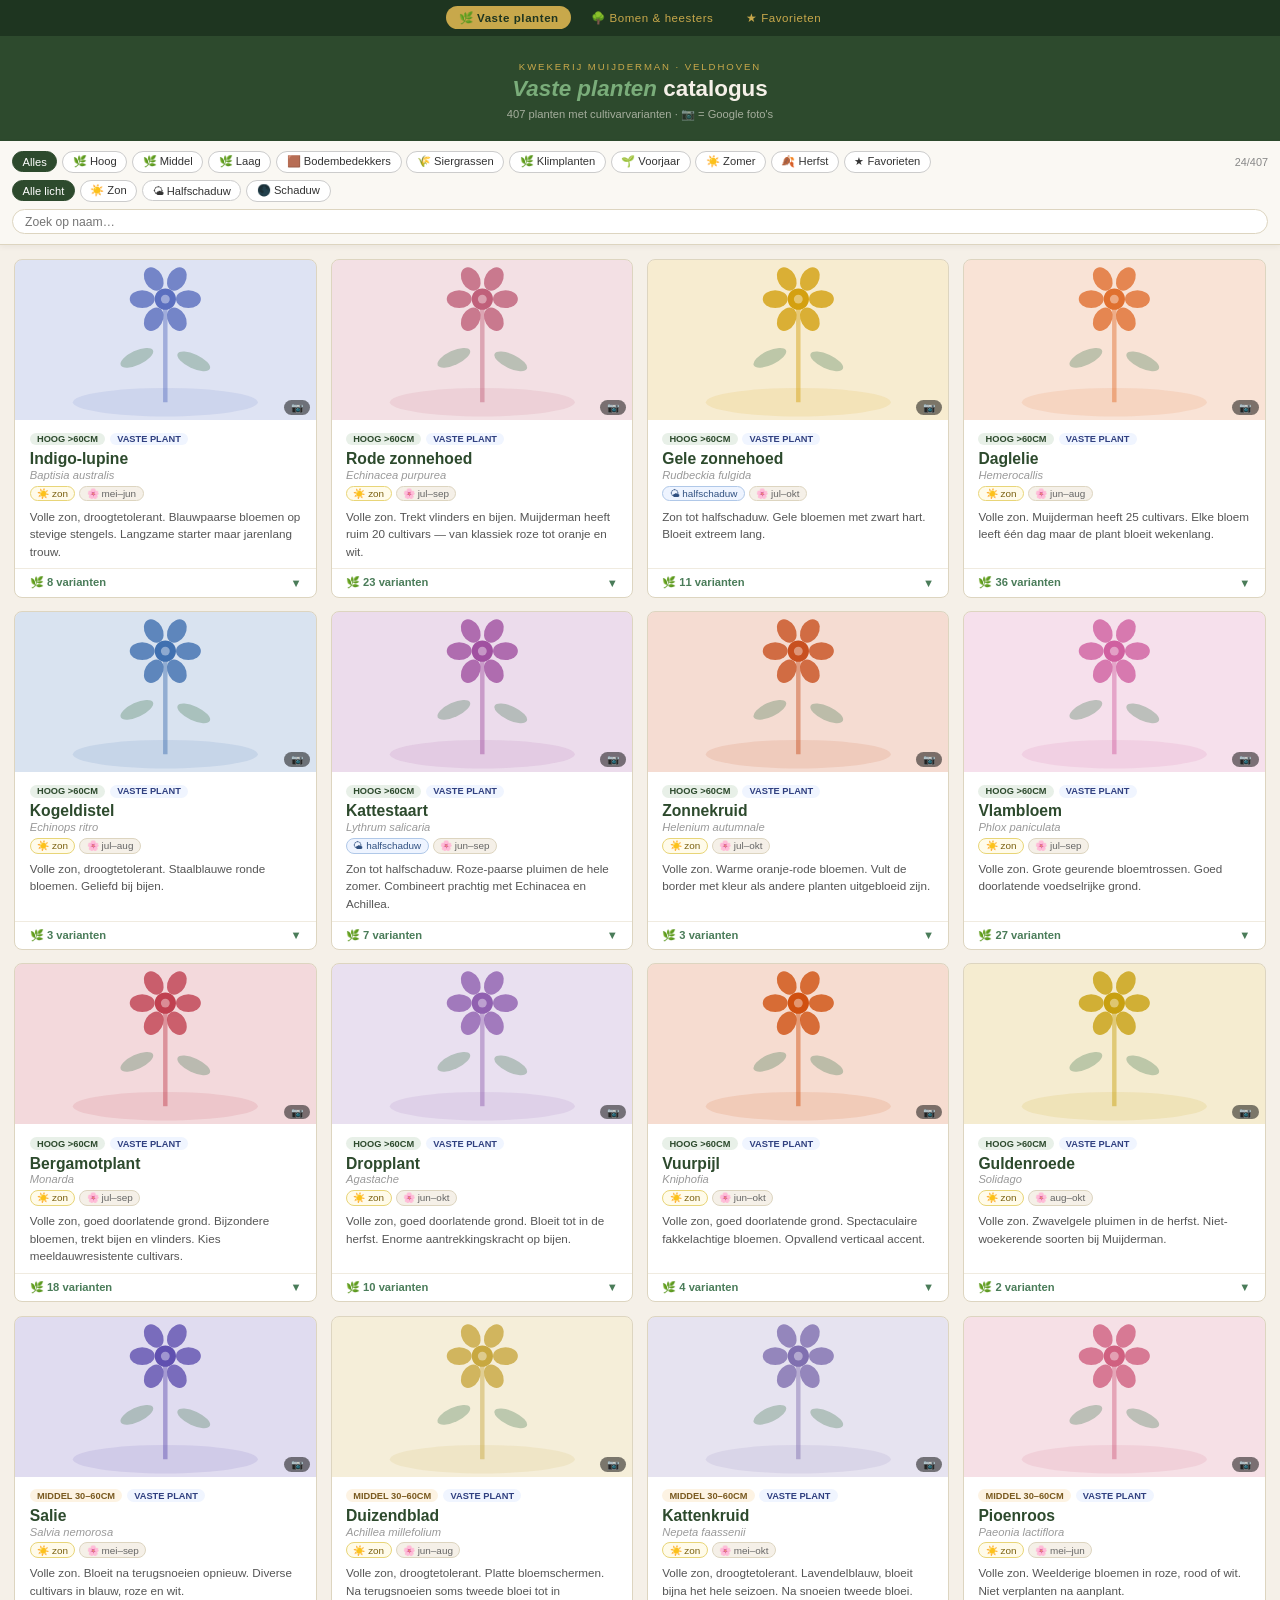
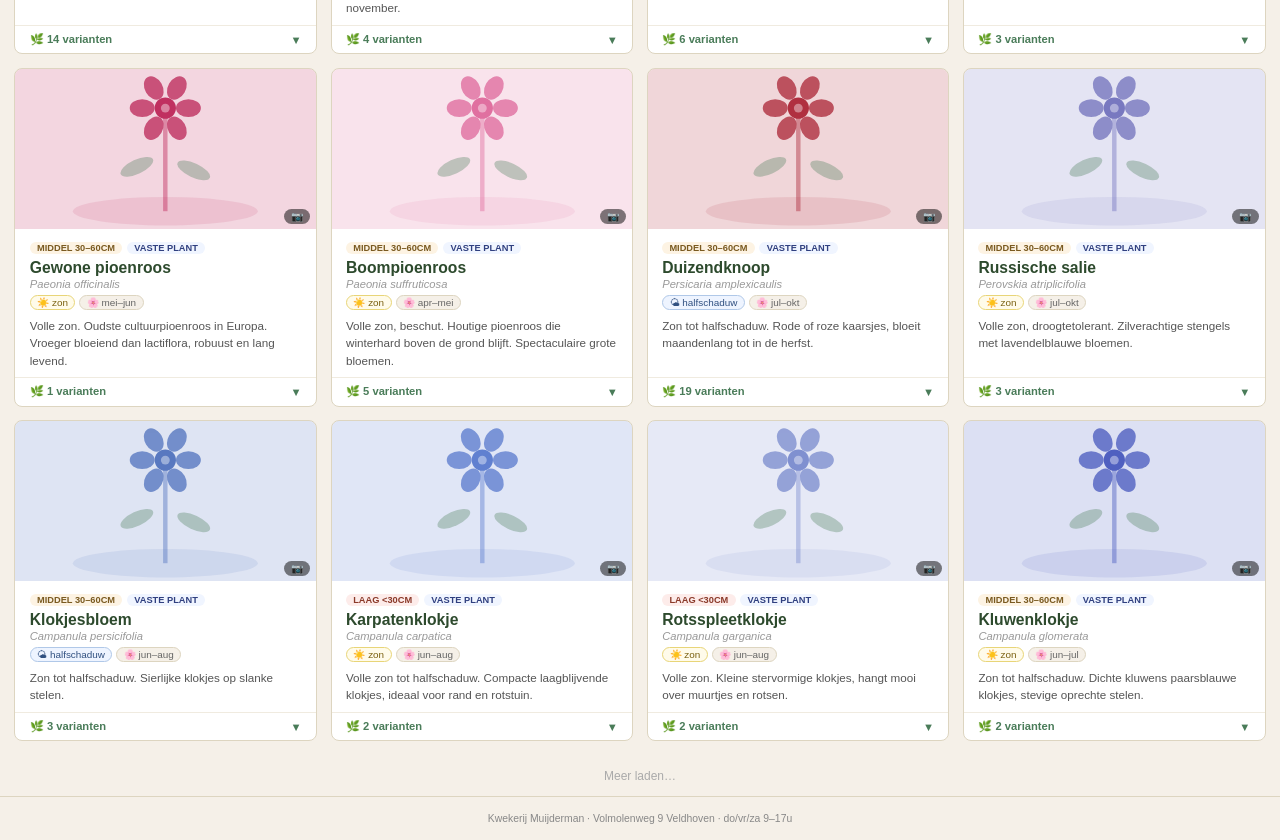
==== commit 476fcae6: "Voeg favorieten-pagina toe met notities en bestellijst - Nieuwe pagina favorieten.html: toont alle g" ====
--- a/index.html
+++ b/index.html
@@ -12,6 +12,7 @@
 <nav>
   <a href="./index.html" class="actief">🌿 Vaste planten</a>
   <a href="./bomen-heesters.html">🌳 Bomen &amp; heesters</a>
+  <a href="./favorieten.html">★ Favorieten</a>
 </nav>
 
 <header>
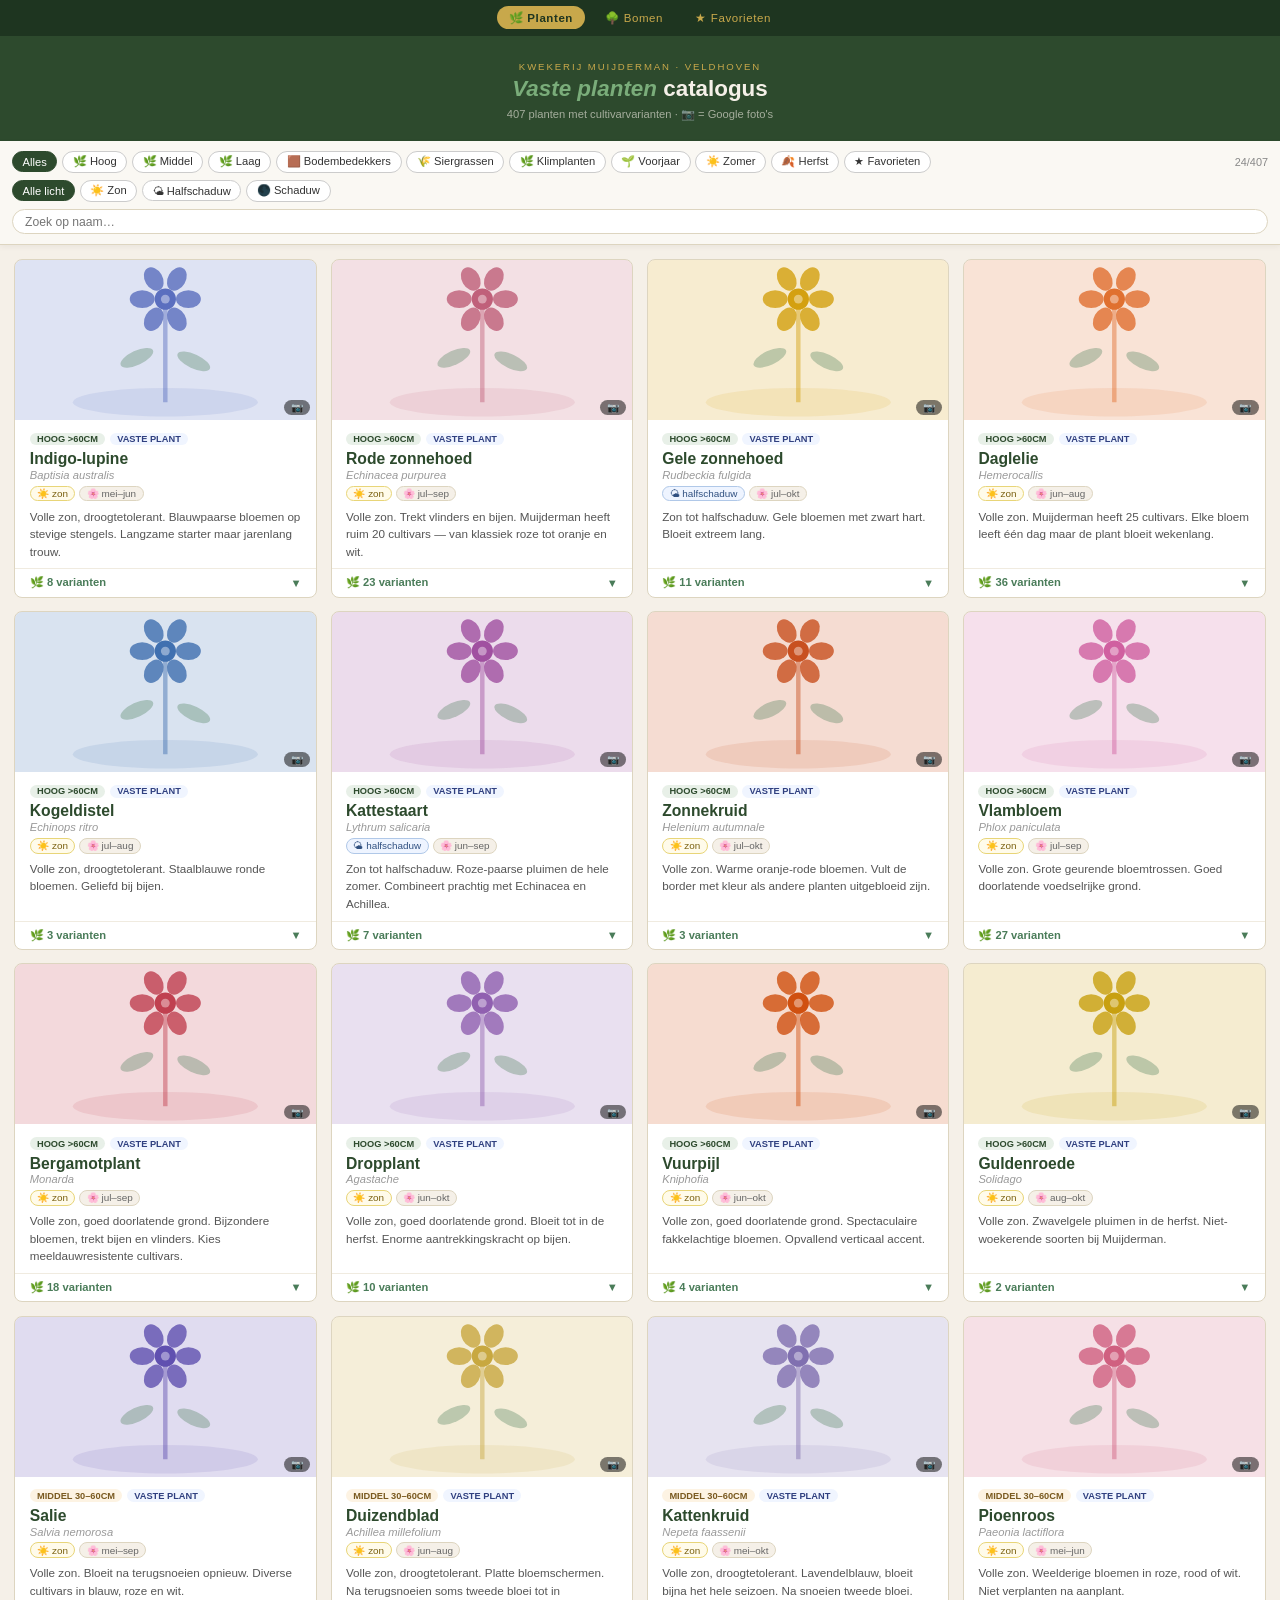
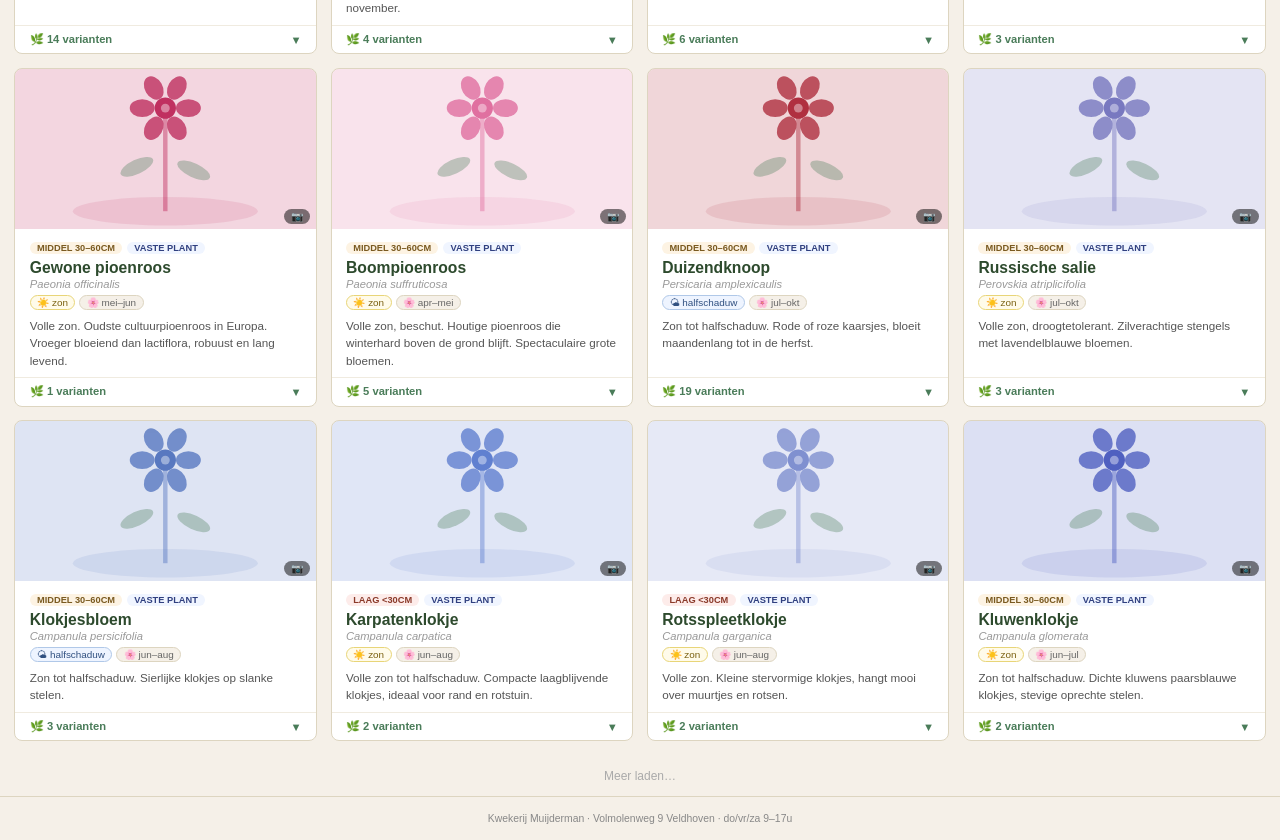
==== commit 1a909fa6: "Korten nav-labels in: Vaste planten → Planten, Bomen & heesters → Bomen Voorkomt regelafbreking in d" ====
--- a/index.html
+++ b/index.html
@@ -10,8 +10,8 @@
 <body>
 
 <nav>
-  <a href="./index.html" class="actief">🌿 Vaste planten</a>
-  <a href="./bomen-heesters.html">🌳 Bomen &amp; heesters</a>
+  <a href="./index.html" class="actief">🌿 Planten</a>
+  <a href="./bomen-heesters.html">🌳 Bomen</a>
   <a href="./favorieten.html">★ Favorieten</a>
 </nav>
 
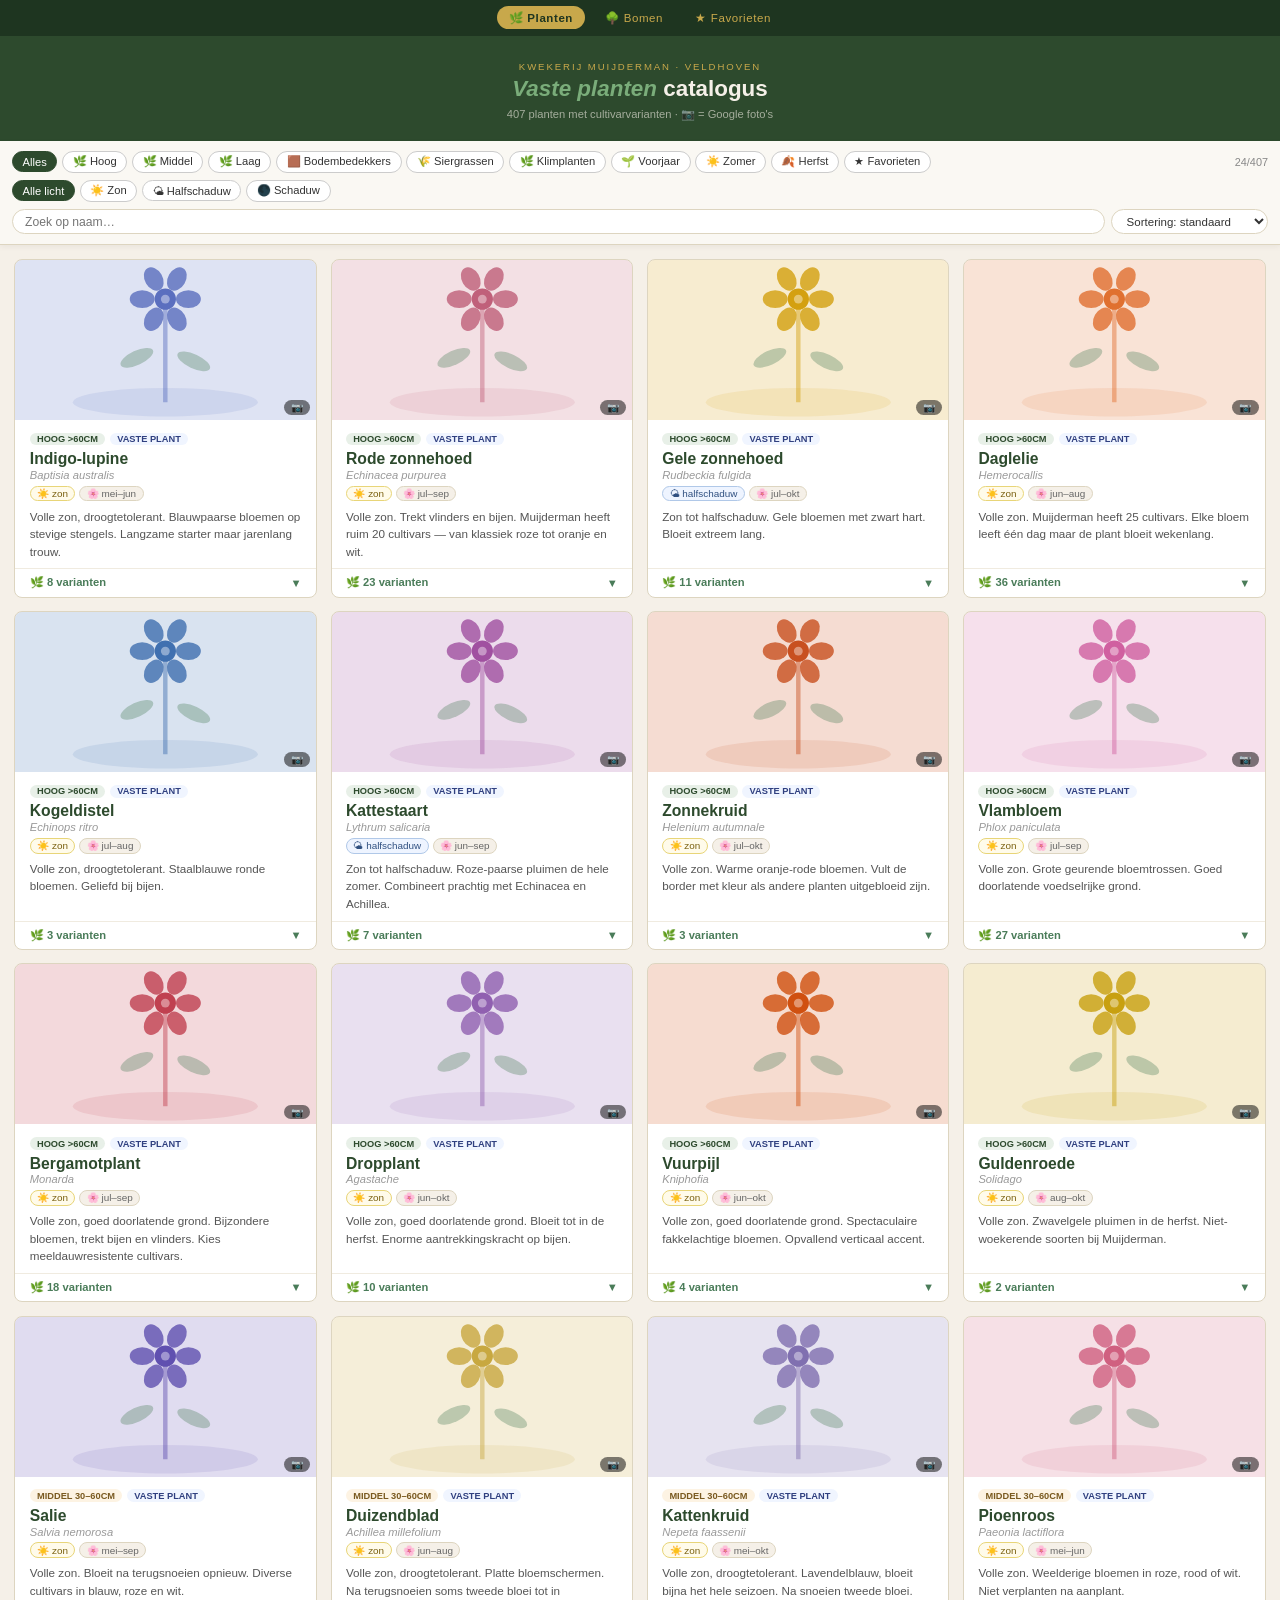
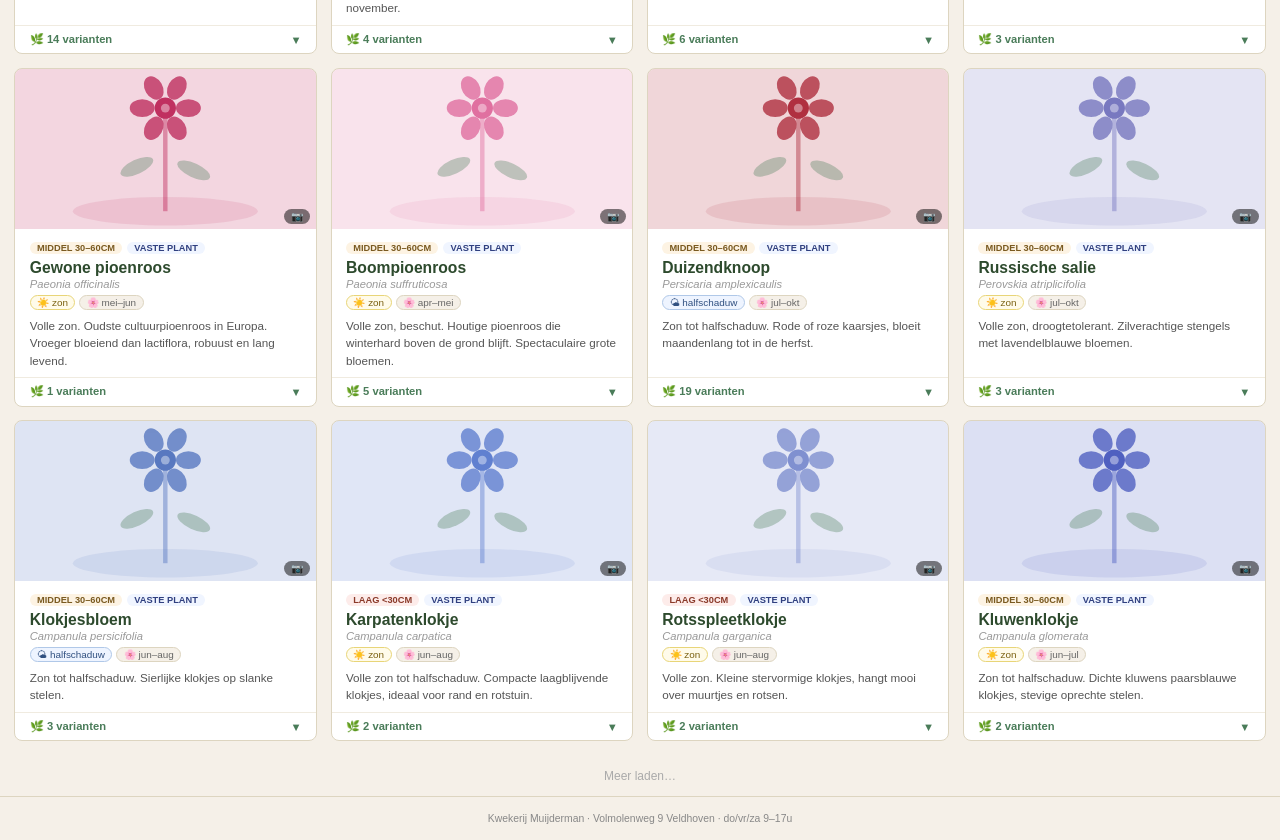
==== commit c700c9a2: "Voeg sorteer-dropdown toe aan toolbar (A–Z, hoogte, bloeiperiode) Sortering werkt onafhankelijk van " ====
--- a/index.html
+++ b/index.html
@@ -42,7 +42,15 @@
     <button data-licht="halfschaduw">🌤 Halfschaduw</button>
     <button data-licht="schaduw">🌑 Schaduw</button>
   </div>
-  <input id="search" type="search" placeholder="Zoek op naam…">
+  <div class="toolbar-bottom">
+    <input id="search" type="search" placeholder="Zoek op naam…">
+    <select id="sorteer">
+      <option value="standaard">Sortering: standaard</option>
+      <option value="az">A–Z naam</option>
+      <option value="hoogte">Hoogte (laag → hoog)</option>
+      <option value="bloei">Bloeiperiode</option>
+    </select>
+  </div>
 </div>
 
 <div class="grid" id="grid"></div>
--- a/css/shared.css
+++ b/css/shared.css
@@ -17,7 +17,9 @@
 .filters button { border: 1px solid #ccc; background: white; color: #333; padding: 0.22rem 0.6rem; border-radius: 2rem; font-size: 0.7rem; cursor: pointer; transition: all 0.15s; }
 .filters button.active { background: #2d4a2d; border-color: #2d4a2d; color: white; }
 .count { margin-left: auto; font-size: 0.68rem; color: #888; white-space: nowrap; }
-#search { border: 1px solid #ddd5c0; border-radius: 2rem; padding: 0.28rem 0.75rem; font-size: 0.76rem; outline: none; background: white; width: 100%; }
+.toolbar-bottom { display: flex; gap: 0.4rem; align-items: center; }
+#search { border: 1px solid #ddd5c0; border-radius: 2rem; padding: 0.28rem 0.75rem; font-size: 0.76rem; outline: none; background: white; flex: 1; min-width: 0; }
+#sorteer { border: 1px solid #ddd5c0; border-radius: 2rem; padding: 0.28rem 0.65rem; font-size: 0.72rem; outline: none; background: white; color: #333; cursor: pointer; white-space: nowrap; flex-shrink: 0; }
 
 .grid { padding: 0.9rem; display: grid; grid-template-columns: repeat(auto-fill, minmax(240px, 1fr)); gap: 0.85rem; }
 
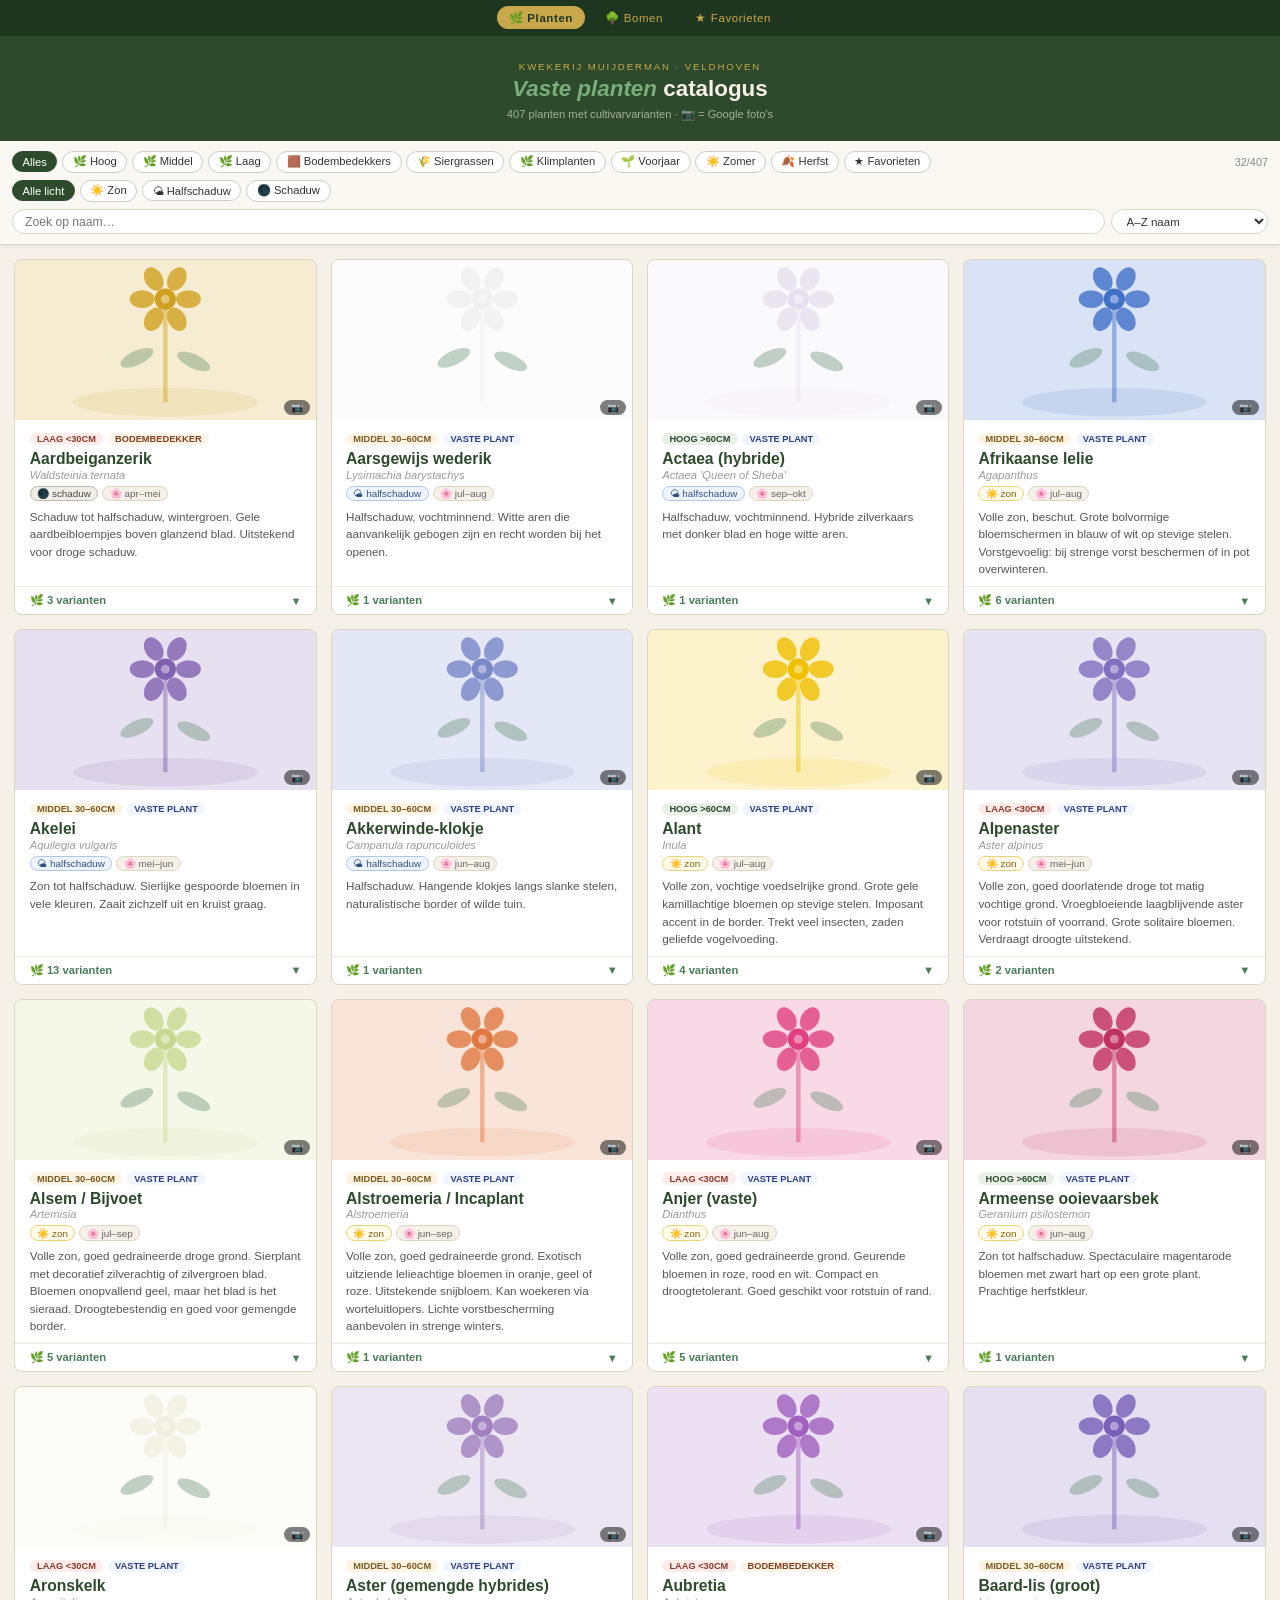
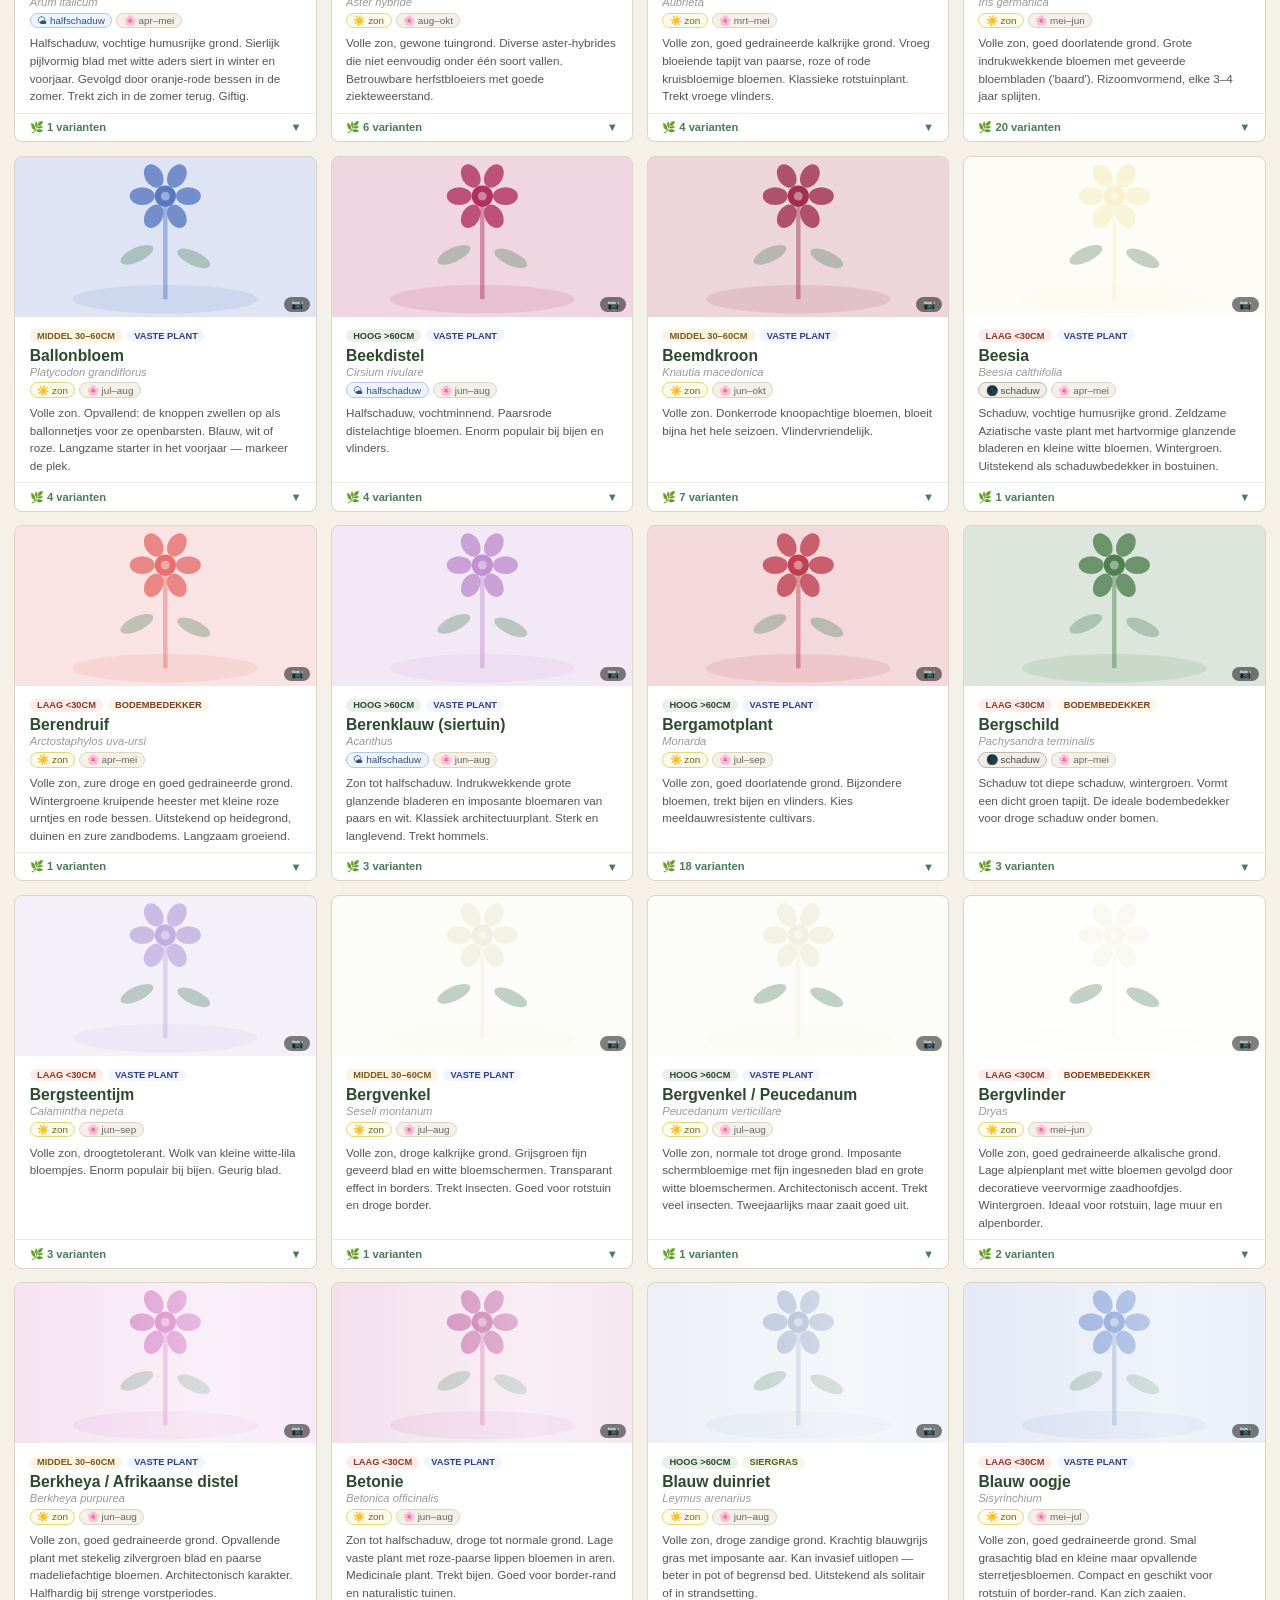
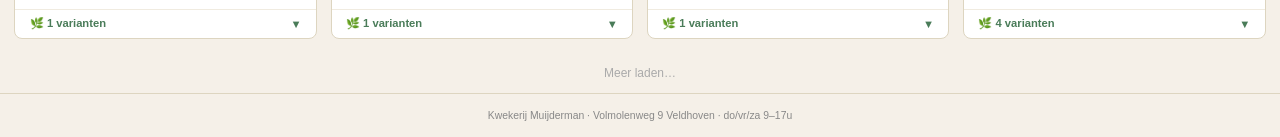
==== commit a15e88a2: "Maak A–Z de standaard sortering, verwijder 'standaard'-optie https://claude.ai/code/session_0134Sxsc" ====
--- a/index.html
+++ b/index.html
@@ -45,7 +45,6 @@
   <div class="toolbar-bottom">
     <input id="search" type="search" placeholder="Zoek op naam…">
     <select id="sorteer">
-      <option value="standaard">Sortering: standaard</option>
       <option value="az">A–Z naam</option>
       <option value="hoogte">Hoogte (laag → hoog)</option>
       <option value="bloei">Bloeiperiode</option>
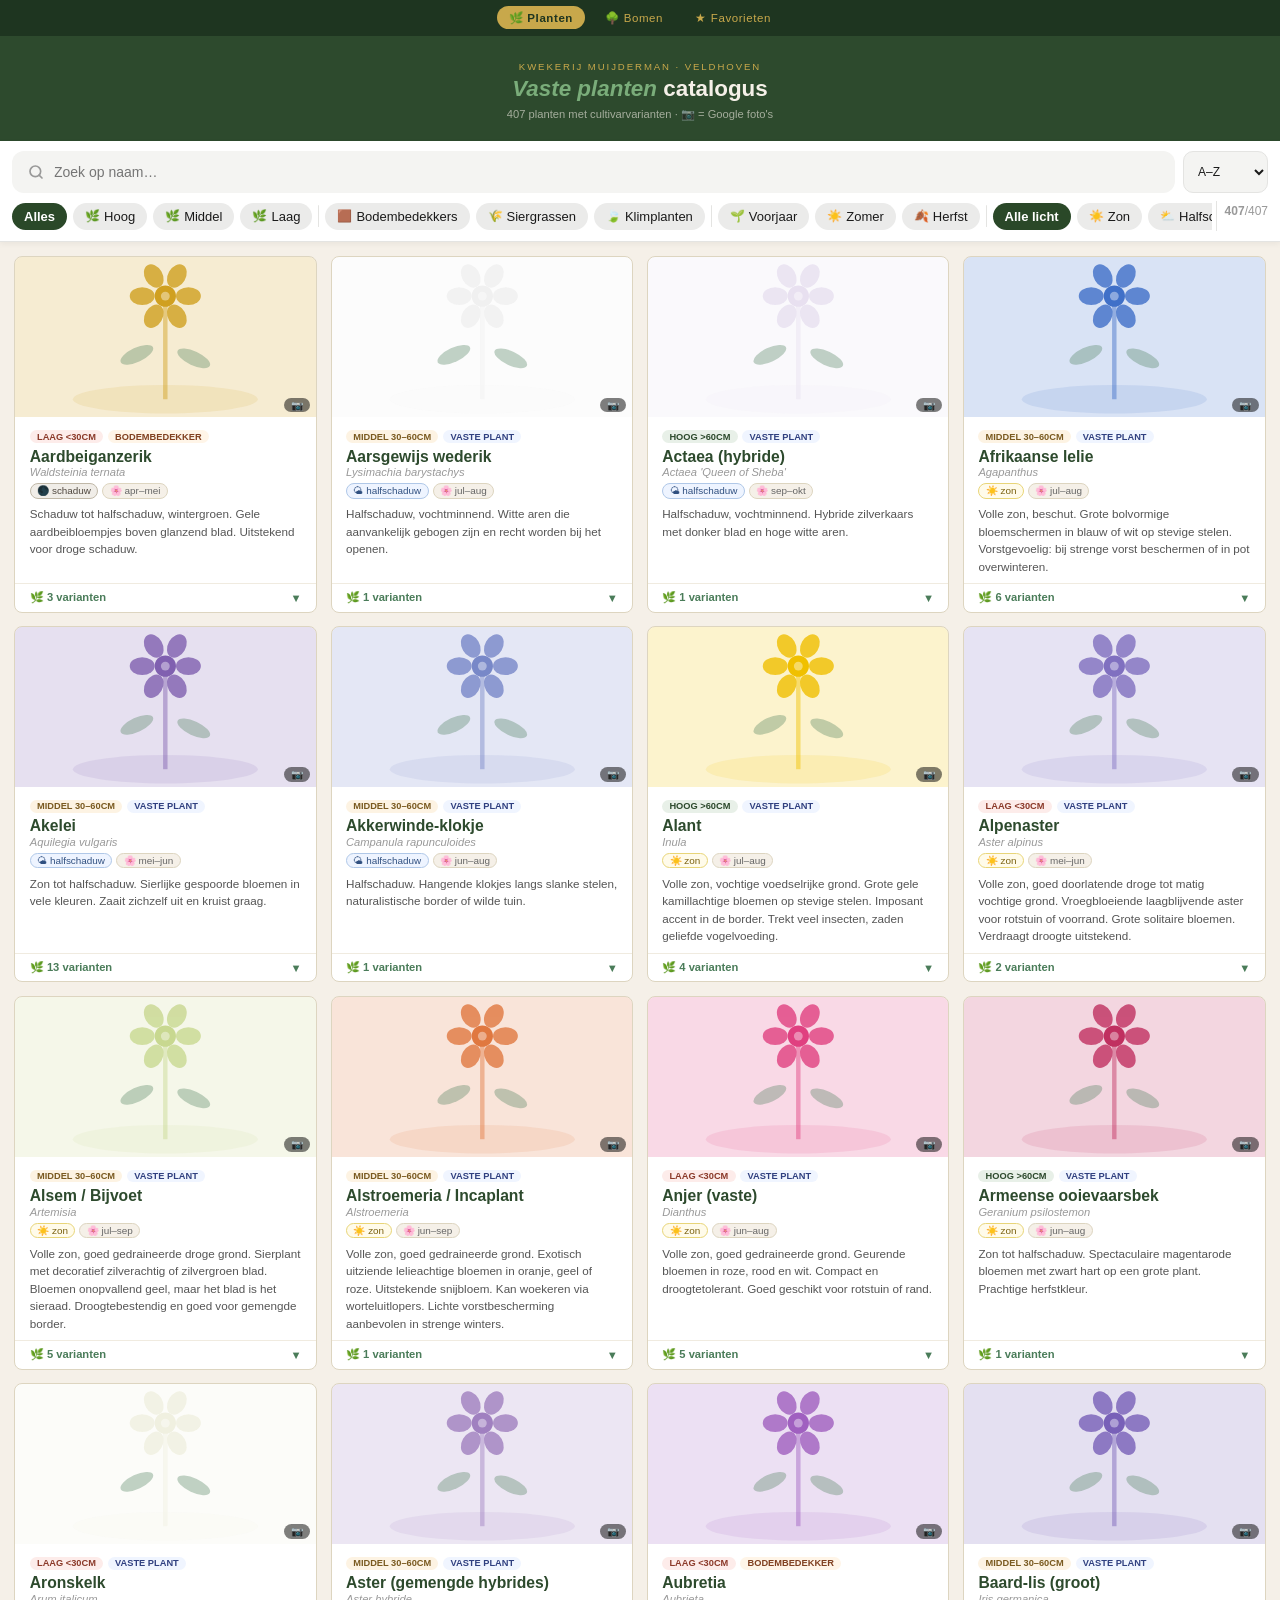
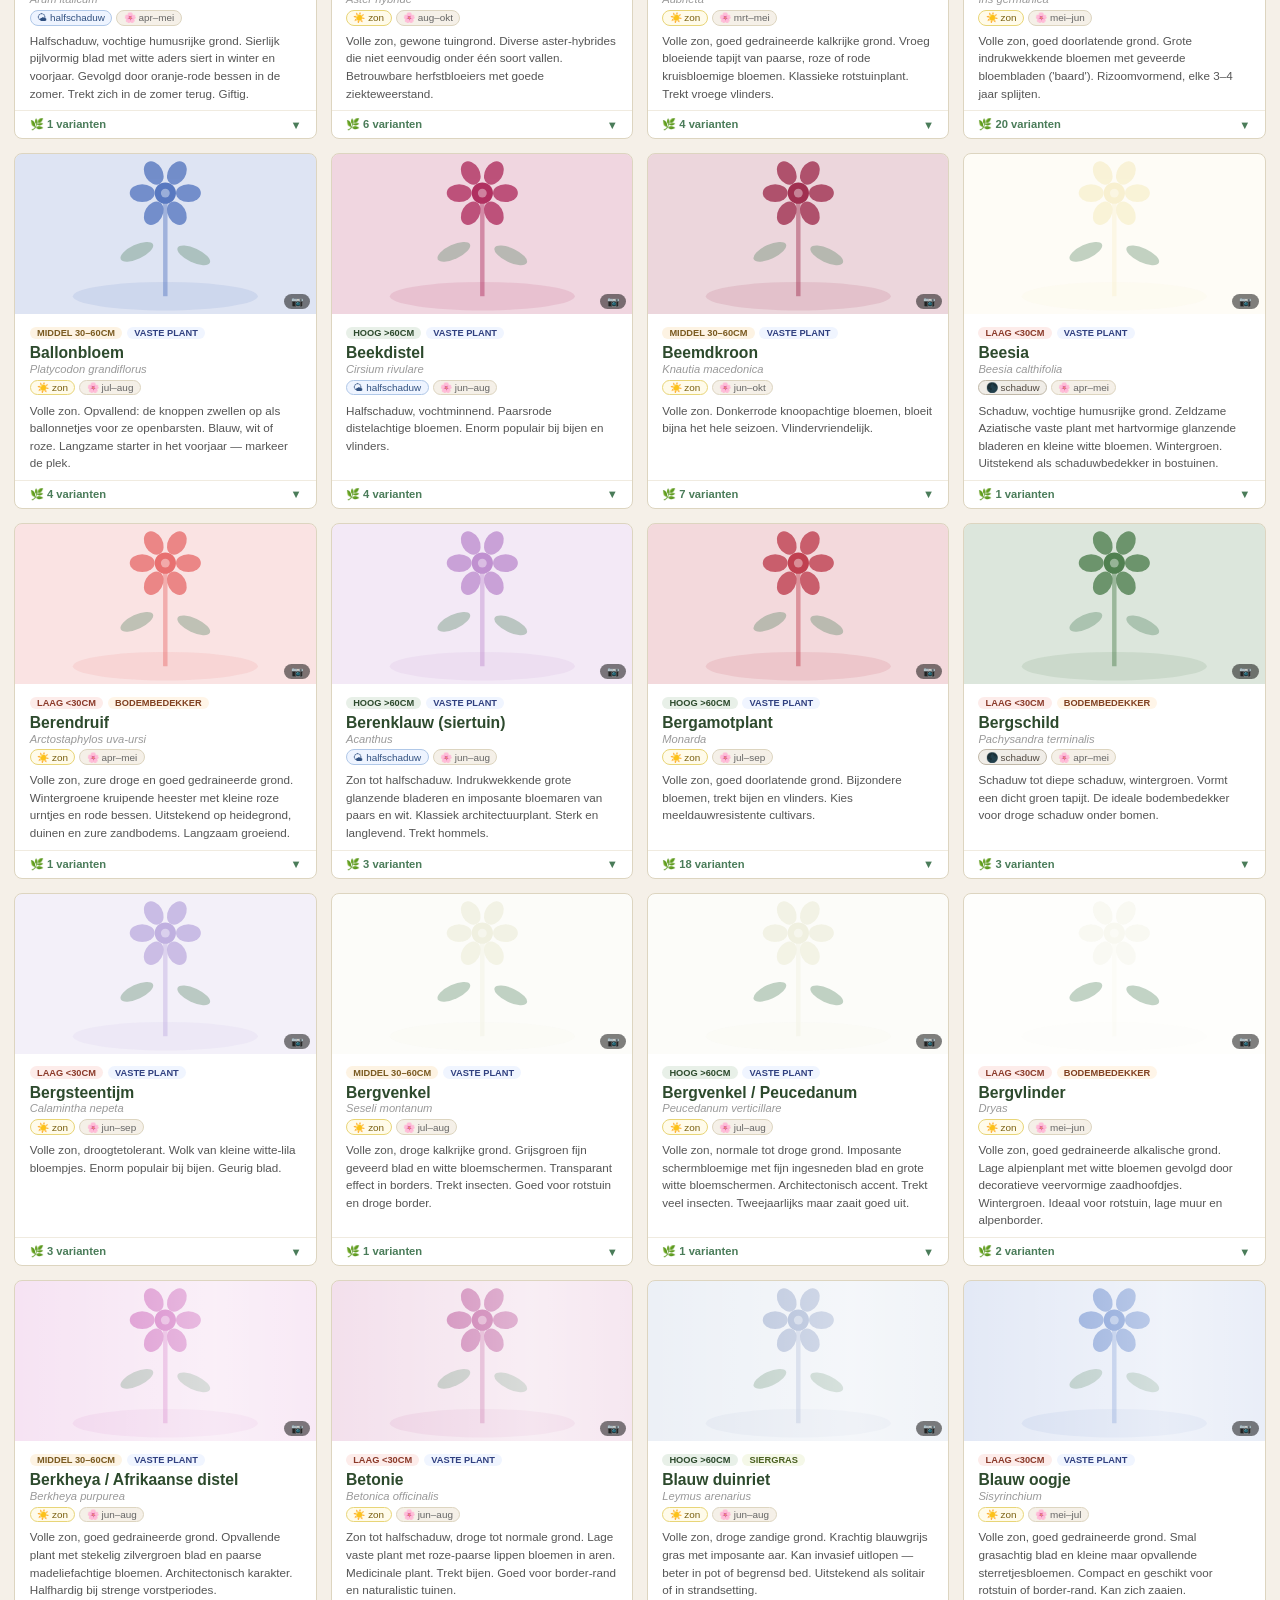
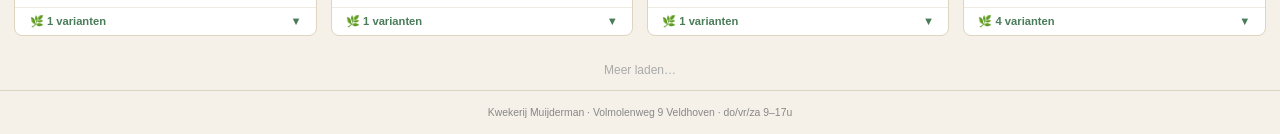
==== commit 53231559: "Vervang zoek- en filterbalk door chip-gebaseerd ontwerp - 2-rijen toolbar: rij 1 = zoekbalk + sortee" ====
--- a/index.html
+++ b/index.html
@@ -22,33 +22,44 @@
 </header>
 
 <div class="toolbar">
-  <div class="filters" id="filters">
-    <button class="active" data-filter="all">Alles</button>
-    <button data-filter="hoog">🌿 Hoog</button>
-    <button data-filter="middel">🌿 Middel</button>
-    <button data-filter="laag">🌿 Laag</button>
-    <button data-filter="bodembedekker">🟫 Bodembedekkers</button>
-    <button data-filter="siergras">🌾 Siergrassen</button>
-    <button data-filter="klimplant">🌿 Klimplanten</button>
-    <button data-filter="voorjaar">🌱 Voorjaar</button>
-    <button data-filter="zomer">☀️ Zomer</button>
-    <button data-filter="herfst">🍂 Herfst</button>
-    <button data-filter="favorieten">★ Favorieten</button>
-    <span class="count" id="count"></span>
+  <div class="toolbar-top">
+    <div class="zoekbalk" id="zoekbalk">
+      <svg width="16" height="16" viewBox="0 0 24 24" fill="none" stroke="#999" stroke-width="2.5" stroke-linecap="round"><circle cx="11" cy="11" r="8"/><line x1="21" y1="21" x2="16.65" y2="16.65"/></svg>
+      <input id="search" type="search" placeholder="Zoek op naam…" autocomplete="off">
+      <button id="search-clear" class="zoek-wis" aria-label="Wis zoekopdracht">✕</button>
+    </div>
+    <select id="sorteer">
+      <option value="az">A–Z</option>
+      <option value="za">Z–A</option>
+      <option value="bloei">Bloeitijd</option>
+    </select>
   </div>
-  <div class="filters" id="filters-licht">
-    <button class="active" data-licht="all">Alle licht</button>
-    <button data-licht="zon">☀️ Zon</button>
-    <button data-licht="halfschaduw">🌤 Halfschaduw</button>
-    <button data-licht="schaduw">🌑 Schaduw</button>
-  </div>
-  <div class="toolbar-bottom">
-    <input id="search" type="search" placeholder="Zoek op naam…">
-    <select id="sorteer">
-      <option value="az">A–Z naam</option>
-      <option value="hoogte">Hoogte (laag → hoog)</option>
-      <option value="bloei">Bloeiperiode</option>
-    </select>
+  <div class="toolbar-chips-row">
+    <div class="chips-scroll" id="chips-scroll">
+      <button class="chip chip-actief" data-groep="hoogte" data-val="alles">Alles</button>
+      <button class="chip" data-groep="hoogte" data-val="hoog"><span class="chip-emoji">🌿</span>Hoog</button>
+      <button class="chip" data-groep="hoogte" data-val="middel"><span class="chip-emoji">🌿</span>Middel</button>
+      <button class="chip" data-groep="hoogte" data-val="laag"><span class="chip-emoji">🌿</span>Laag</button>
+      <div class="chip-divider"></div>
+      <button class="chip" data-groep="type" data-val="bodembedekker"><span class="chip-emoji">🟫</span>Bodembedekkers</button>
+      <button class="chip" data-groep="type" data-val="siergras"><span class="chip-emoji">🌾</span>Siergrassen</button>
+      <button class="chip" data-groep="type" data-val="klimplant"><span class="chip-emoji">🍃</span>Klimplanten</button>
+      <div class="chip-divider"></div>
+      <button class="chip" data-groep="seizoen" data-val="voorjaar"><span class="chip-emoji">🌱</span>Voorjaar</button>
+      <button class="chip" data-groep="seizoen" data-val="zomer"><span class="chip-emoji">☀️</span>Zomer</button>
+      <button class="chip" data-groep="seizoen" data-val="herfst"><span class="chip-emoji">🍂</span>Herfst</button>
+      <div class="chip-divider"></div>
+      <button class="chip chip-actief" data-groep="licht" data-val="alle licht">Alle licht</button>
+      <button class="chip" data-groep="licht" data-val="zon"><span class="chip-emoji">☀️</span>Zon</button>
+      <button class="chip" data-groep="licht" data-val="halfschaduw"><span class="chip-emoji">⛅</span>Halfschaduw</button>
+      <button class="chip" data-groep="licht" data-val="schaduw"><span class="chip-emoji">🌑</span>Schaduw</button>
+      <div class="chip-divider"></div>
+      <button class="chip" data-groep="fav" data-val="favorieten">★ Favorieten</button>
+    </div>
+    <div class="chip-teller">
+      <div><span class="teller-getal" id="count">0</span><span class="teller-totaal" id="teller-totaal">/0</span></div>
+      <button class="teller-wis" id="filter-wis">wis</button>
+    </div>
   </div>
 </div>
 
--- a/css/vaste-planten.css
+++ b/css/vaste-planten.css
@@ -5,3 +5,49 @@
 .badge-bodem  { background: #fff5e8; color: #804020; }
 .badge-gras   { background: #f5f8e8; color: #4a6020; }
 .badge-klimplant { background: #d0e8d0; color: #1a4a1a; }
+
+/* ── Chip-gebaseerde filter/zoekbalk ── */
+.toolbar { background: #ffffff; padding: 0; gap: 0; border-bottom: 1px solid #e4e4e2; }
+
+.toolbar-top { display: flex; gap: 8px; padding: 10px 12px 8px; }
+
+.zoekbalk {
+  flex: 1; display: flex; align-items: center;
+  background: #f4f4f2; border-radius: 12px; padding: 0 14px; gap: 10px;
+  border: 2px solid transparent;
+  transition: background 0.18s, border-color 0.18s, box-shadow 0.18s;
+}
+.zoekbalk.focus { background: #ffffff; border-color: #2a4828; box-shadow: 0 0 0 4px #e8f0e6; }
+.zoekbalk svg { flex-shrink: 0; transition: stroke 0.18s; }
+.zoekbalk.focus svg { stroke: #2a4828; }
+
+#search { border: none; background: transparent; flex: 1; font-size: 14px; color: #1a1a1a; outline: none; padding: 11px 0; }
+#search::-webkit-search-cancel-button { display: none; }
+
+.zoek-wis { border: none; background: none; cursor: pointer; color: #999; font-size: 16px; padding: 0; line-height: 1; visibility: hidden; }
+.zoek-wis.zichtbaar { visibility: visible; }
+
+#sorteer { background: #f4f4f2; border: 1.5px solid #e4e4e2; border-radius: 10px; padding: 0 10px; font-size: 12px; color: #1a1a1a; cursor: pointer; outline: none; flex-shrink: 0; height: 42px; }
+
+.toolbar-chips-row { display: flex; align-items: center; padding-bottom: 10px; }
+
+.chips-scroll { flex: 1; display: flex; gap: 6px; overflow-x: auto; padding: 0 12px; align-items: center; scrollbar-width: none; }
+.chips-scroll::-webkit-scrollbar { display: none; }
+
+.chip {
+  background: #ebebea; color: #1a1a1a; border: none; border-radius: 20px;
+  padding: 6px 12px; font-size: 13px; font-weight: 400; cursor: pointer;
+  white-space: nowrap; flex-shrink: 0; display: flex; align-items: center; gap: 4px;
+  transition: background 0.15s, color 0.15s;
+}
+.chip-emoji { font-size: 12px; }
+.chip.chip-actief { background: #2a4828; color: #ffffff; font-weight: 700; }
+
+.chip-divider { width: 1px; height: 22px; background: #e4e4e2; flex-shrink: 0; border-radius: 1px; }
+
+.chip-teller { flex-shrink: 0; padding: 0 12px 0 8px; border-left: 1px solid #e4e4e2; margin-left: 4px; text-align: center; }
+.teller-getal { font-size: 12px; font-weight: 700; color: #999999; }
+.teller-getal.actief { color: #2a4828; }
+.teller-totaal { font-size: 12px; font-weight: 400; color: #999999; }
+.teller-wis { display: block; background: none; border: none; color: #2a4828; font-size: 10px; font-weight: 700; cursor: pointer; padding: 0; margin-top: 1px; visibility: hidden; }
+.teller-wis.zichtbaar { visibility: visible; }
